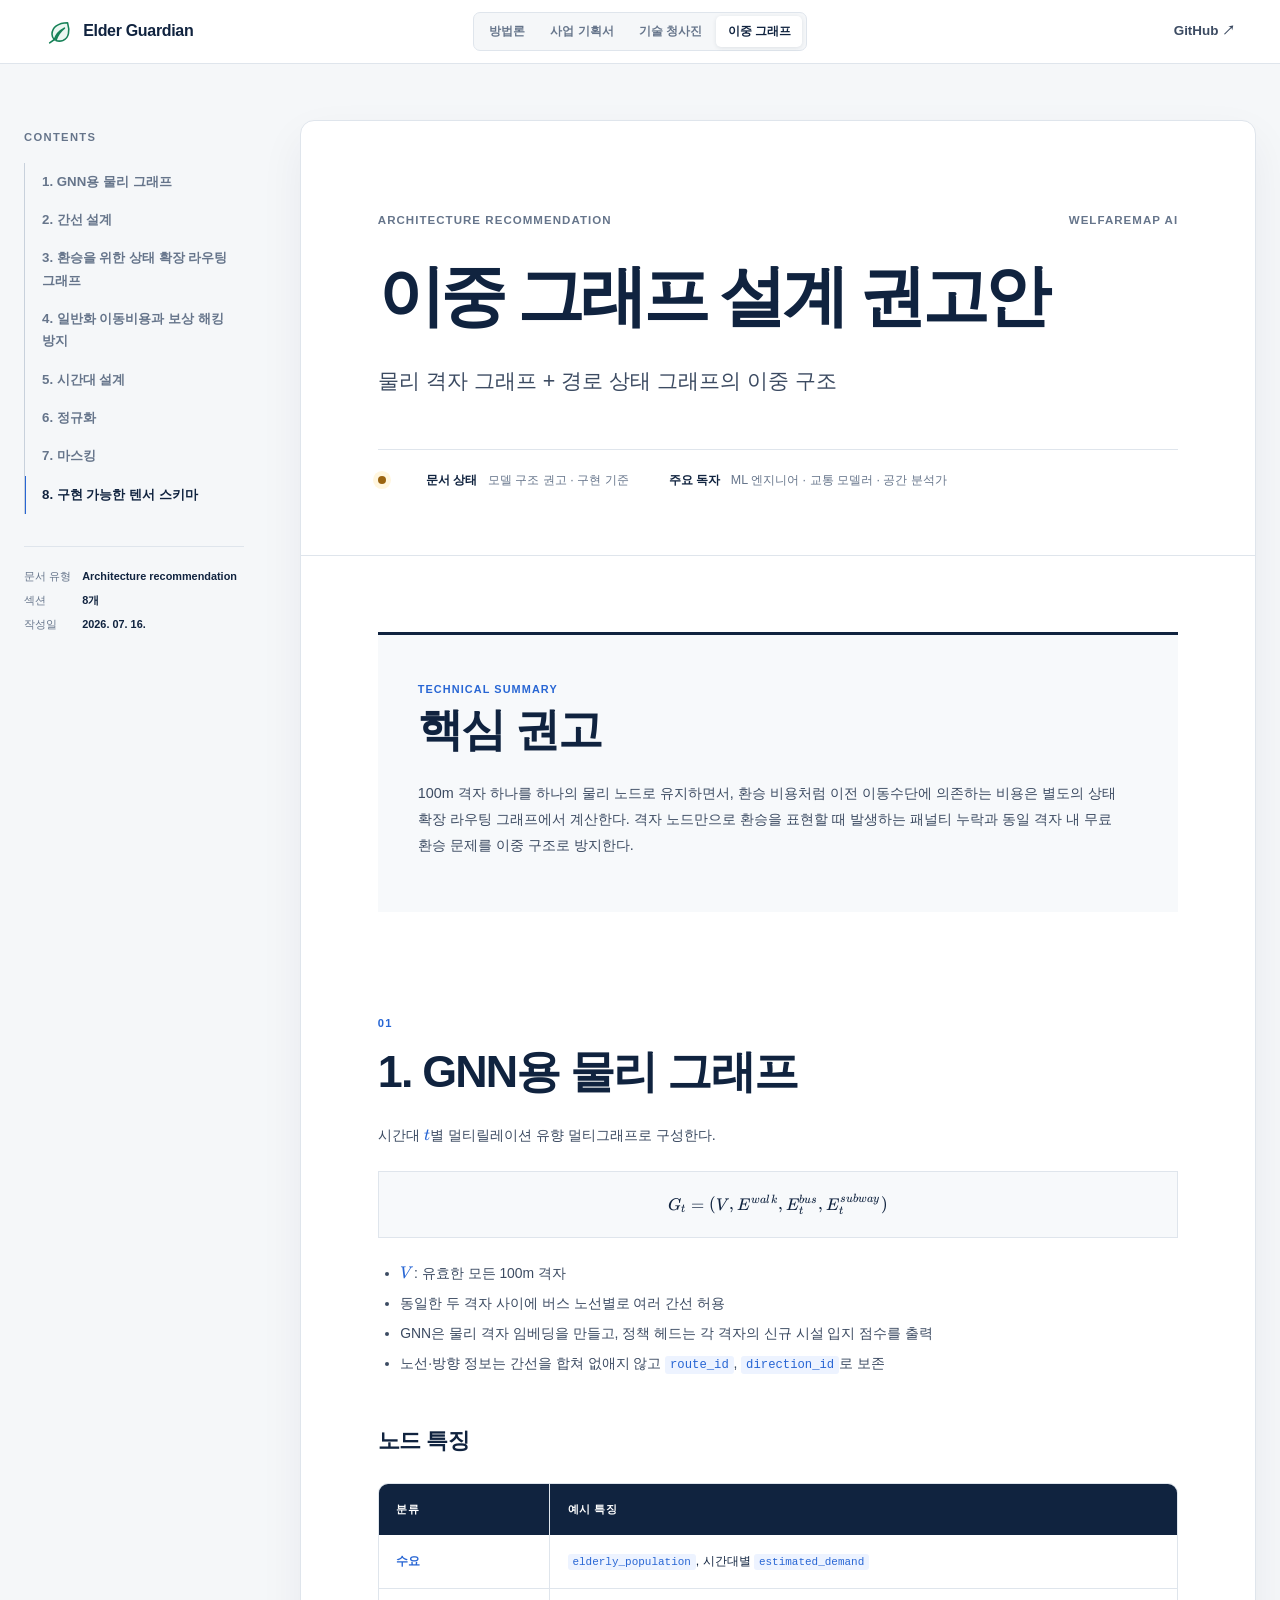
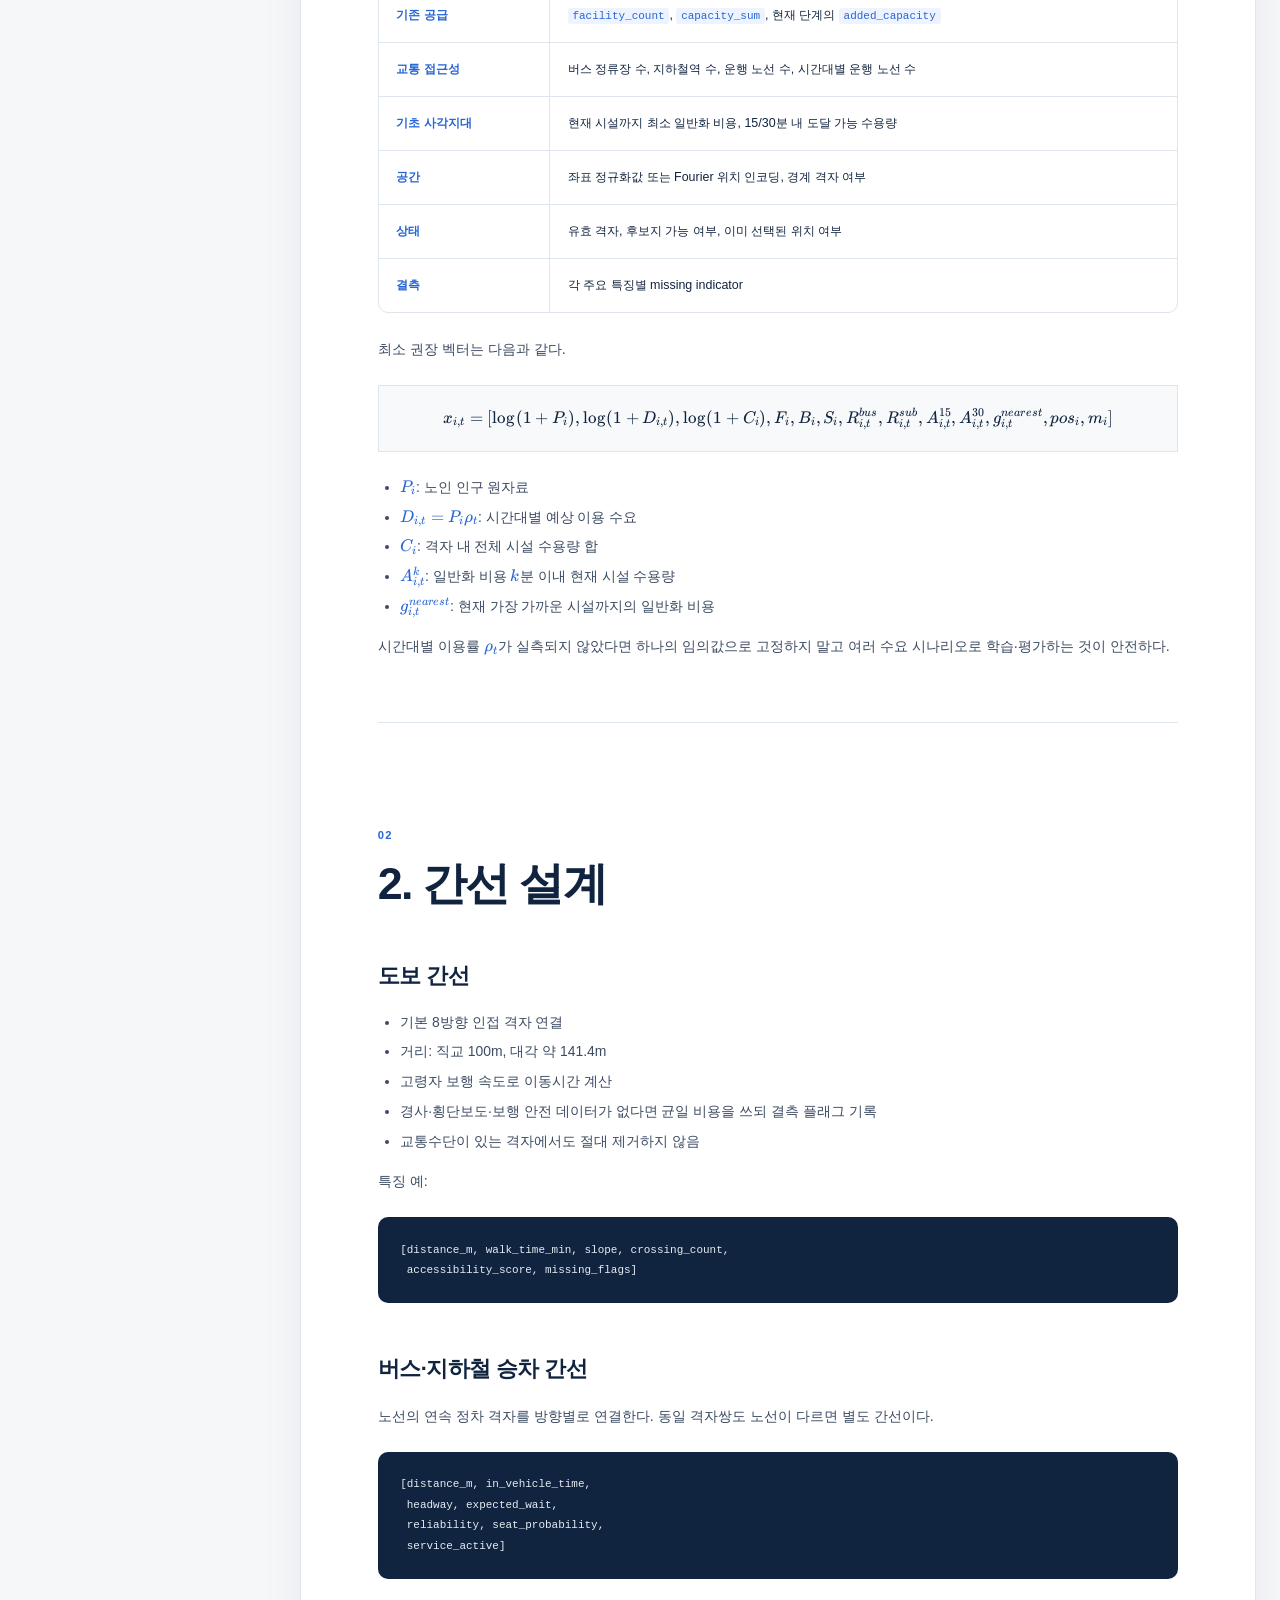
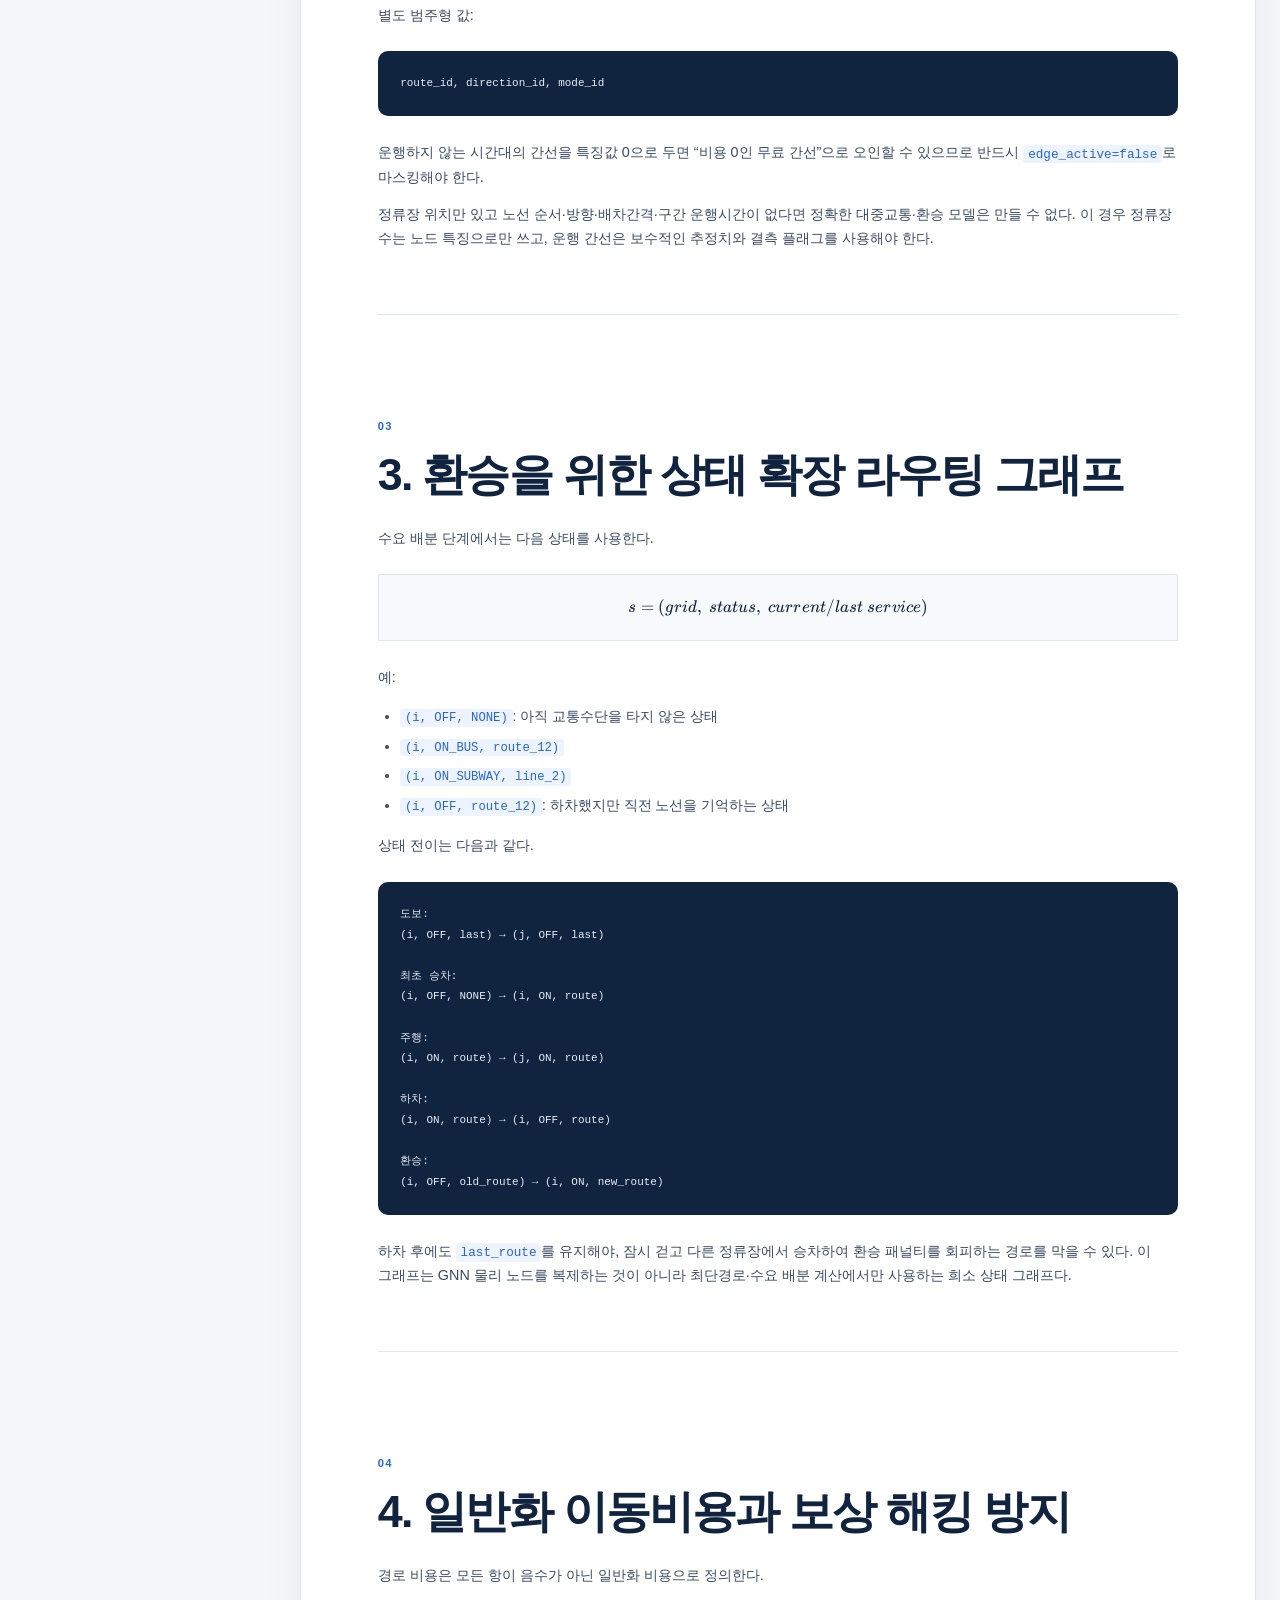
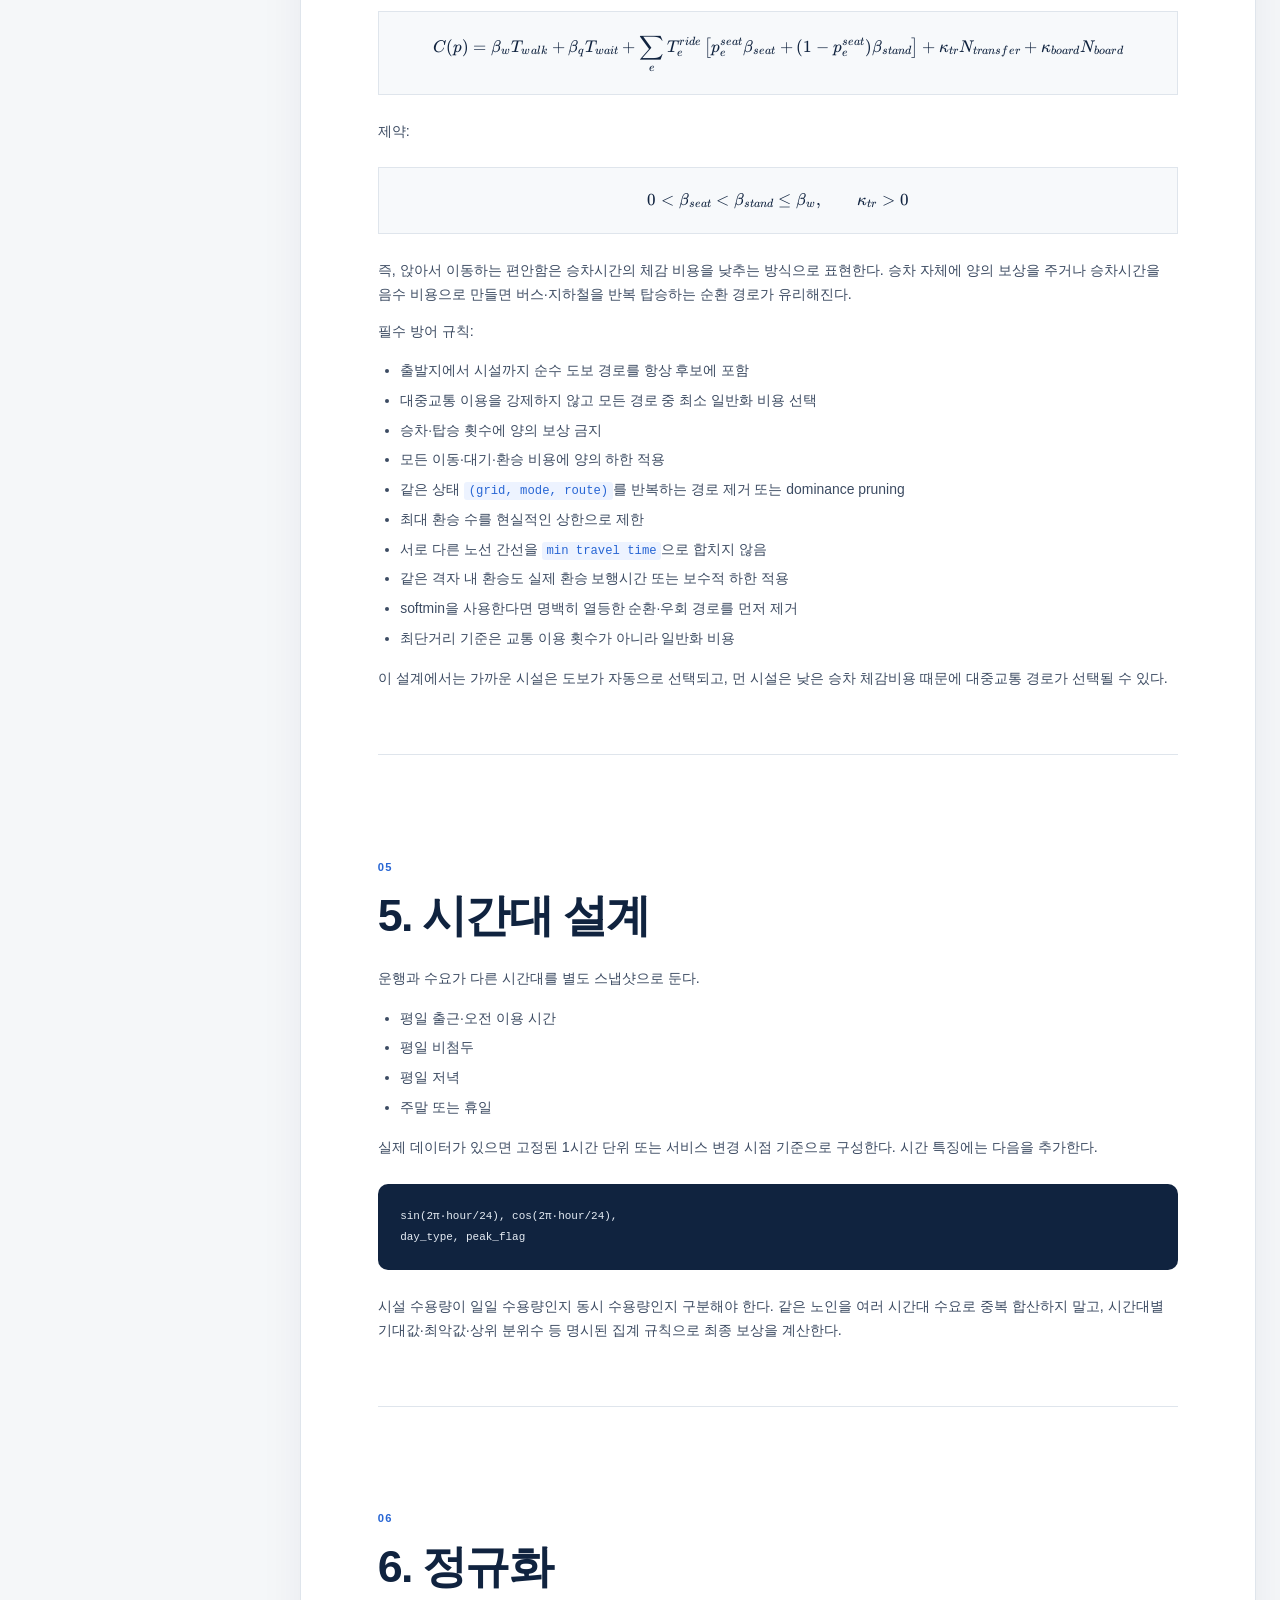
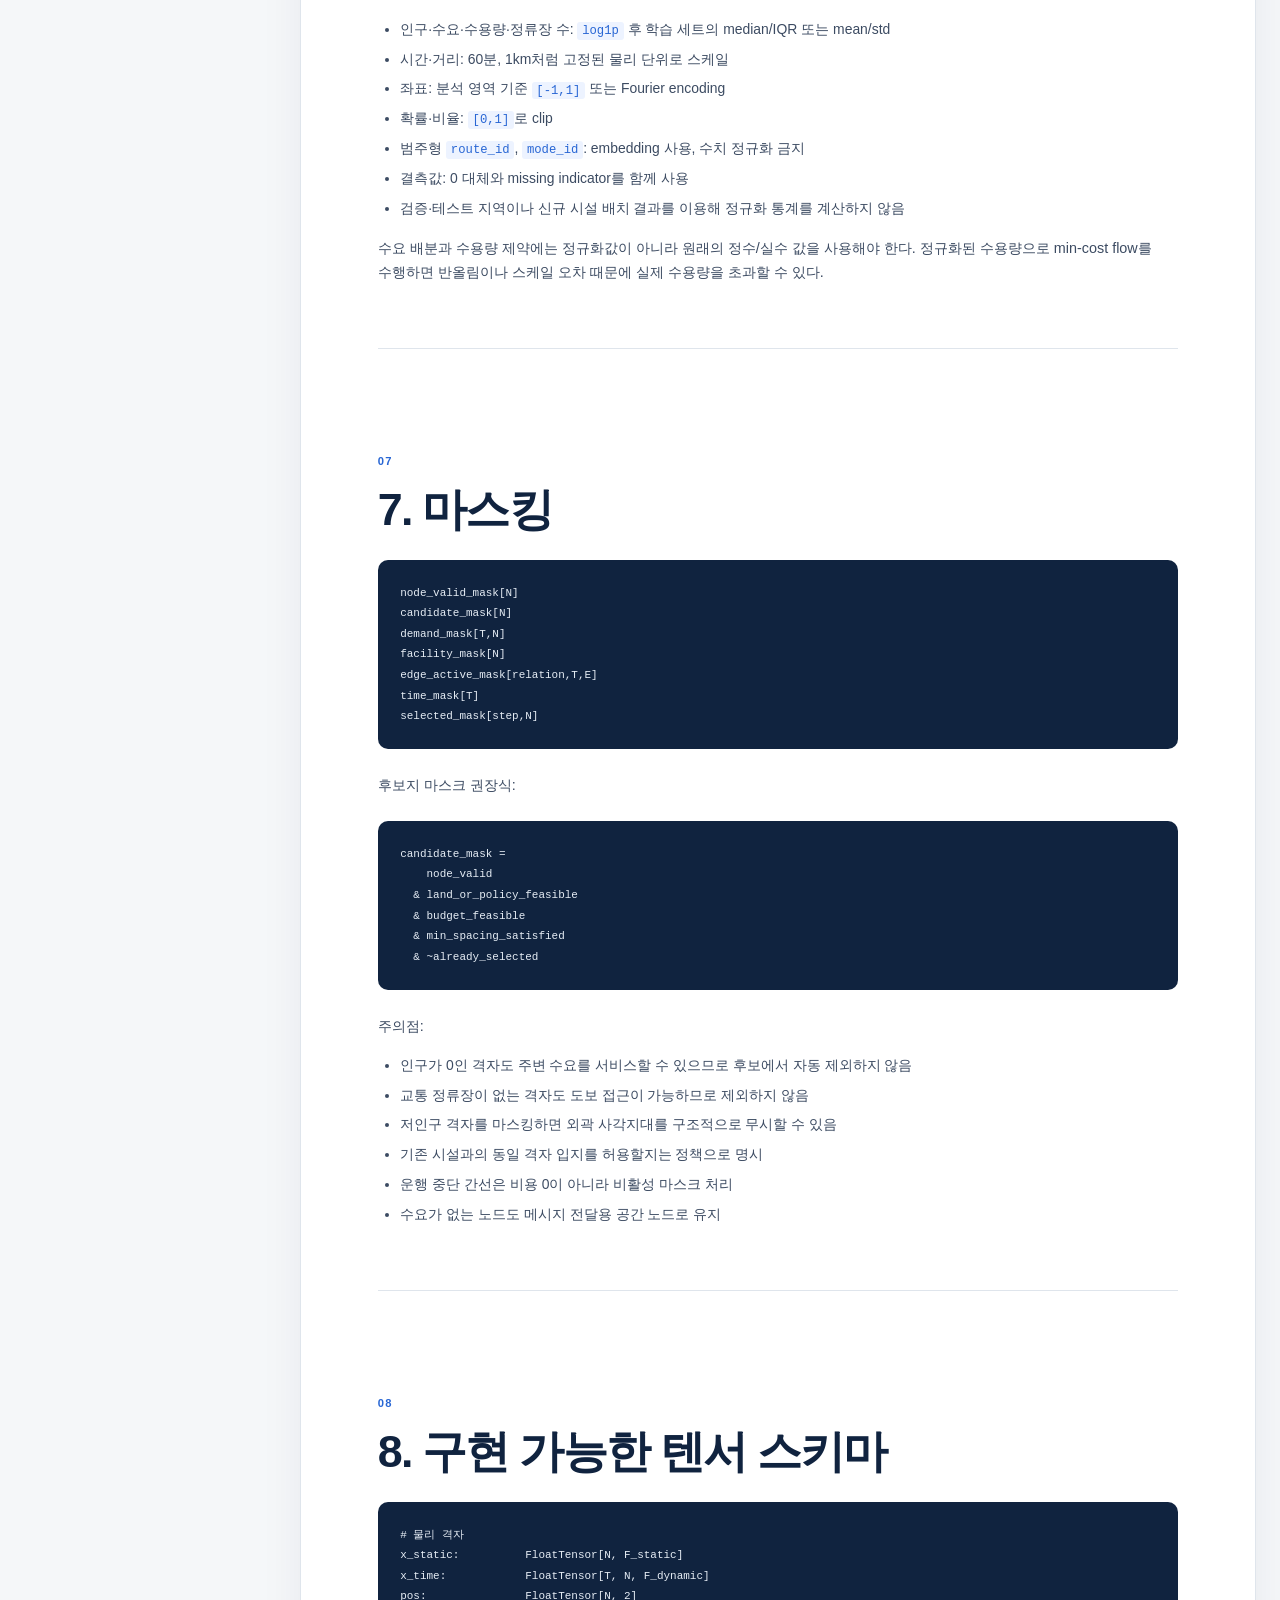
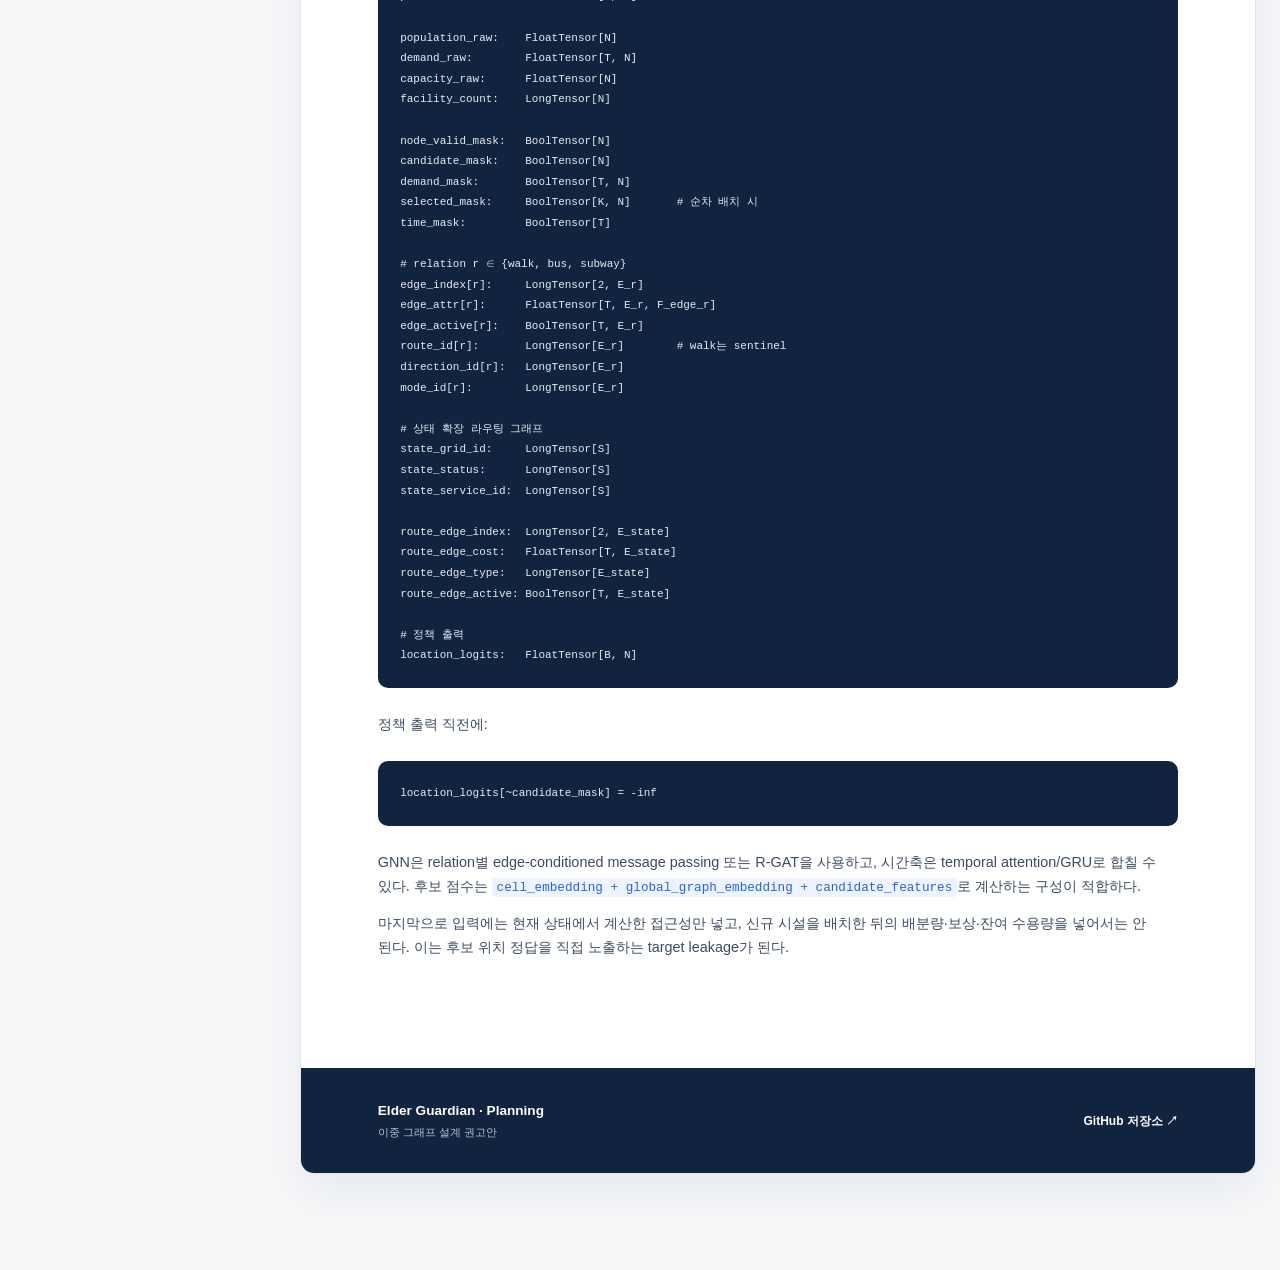
==== site/dual-graph-recommendation.html @ 1f664717 "이중 그래프 설계 권고안 페이지 추가" ====
<!doctype html><html lang="ko"><head><meta charset="UTF-8" /><meta name="viewport" content="width=device-width, initial-scale=1.0" /><meta name="description" content="물리 격자 그래프 + 경로 상태 그래프의 이중 구조" /><meta name="theme-color" content="#10233f" /><title>이중 그래프 설계 권고안 | Elder Guardian</title><link rel="stylesheet" href="./vendor/katex/katex.min.css" /><link rel="stylesheet" href="./report.css" /><script defer src="./report.js"></script></head><body><a class="skip-link" href="#content">본문으로 건너뛰기</a>
<header class="topbar"><a class="brand" href="./index.html" aria-label="Elder Guardian 방법론 보고서로"><svg viewBox="0 0 36 36" aria-hidden="true"><path d="M29 6C17 6 9 12 9 21c0 3 1 5 3 7 2-7 7-12 13-15-5 4-9 9-11 16 3 1 6 1 9 0 8-3 9-13 6-23Z"/><path d="m13 27-7 5"/></svg><span>Elder Guardian</span></a><nav class="document-nav" aria-label="문서 탐색"><a href="./index.html">방법론</a><a href="./planning.html">사업 기획서</a><a href="./technical-blueprint.html">기술 청사진</a><a class="active" aria-current="page" href="./dual-graph-recommendation.html">이중 그래프</a></nav><a class="github" href="https://github.com/Elder-Gardian/Planning" target="_blank" rel="noreferrer">GitHub <span aria-hidden="true">↗</span></a></header>
<div class="page-shell document-shell" id="top"><aside class="toc document-toc" aria-label="이중 그래프 설계 권고안 목차"><p>Contents</p><nav><a href="#section-1">1. GNN용 물리 그래프</a><a href="#section-2">2. 간선 설계</a><a href="#section-3">3. 환승을 위한 상태 확장 라우팅 그래프</a><a href="#section-4">4. 일반화 이동비용과 보상 해킹 방지</a><a href="#section-5">5. 시간대 설계</a><a href="#section-6">6. 정규화</a><a href="#section-7">7. 마스킹</a><a href="#section-8">8. 구현 가능한 텐서 스키마</a></nav><div class="toc-meta"><span>문서 유형</span><strong>Architecture recommendation</strong><span>섹션</span><strong>8개</strong><span>작성일</span><strong>2026. 07. 16.</strong></div></aside>
<main class="report document-report" id="content"><header class="report-header document-header"><div class="mobile-document-nav"><nav class="document-nav" aria-label="문서 탐색"><a href="./index.html">방법론</a><a href="./planning.html">사업 기획서</a><a href="./technical-blueprint.html">기술 청사진</a><a class="active" aria-current="page" href="./dual-graph-recommendation.html">이중 그래프</a></nav></div><div class="report-meta"><span>Architecture recommendation</span><span>WelfareMap AI</span></div><h1>이중 그래프 설계 권고안</h1><p class="dek">물리 격자 그래프 + 경로 상태 그래프의 이중 구조</p><div class="report-status"><span class="status-dot"></span><p><strong>문서 상태</strong> 모델 구조 권고 · 구현 기준</p><p><strong>주요 독자</strong> ML 엔지니어 · 교통 모델러 · 공간 분석가</p></div></header><article class="document-content"><section class="document-summary"><span>Technical summary</span><h2>핵심 권고</h2><p>100m 격자 하나를 하나의 물리 노드로 유지하면서, 환승 비용처럼 이전 이동수단에 의존하는 비용은 별도의 상태 확장 라우팅 그래프에서 계산한다. 격자 노드만으로 환승을 표현할 때 발생하는 패널티 누락과 동일 격자 내 무료 환승 문제를 이중 구조로 방지한다.</p></section><section class="document-section" id="section-1"><div class="document-section-index">01</div><h2>1. GNN용 물리 그래프</h2>
<p>시간대 <span class="math-inline"><span class="katex"><span class="katex-mathml"><math xmlns="http://www.w3.org/1998/Math/MathML"><semantics><mrow><mi>t</mi></mrow><annotation encoding="application/x-tex">t</annotation></semantics></math></span><span class="katex-html" aria-hidden="true"><span class="base"><span class="strut" style="height:0.6151em;"></span><span class="mord mathnormal">t</span></span></span></span></span>별 멀티릴레이션 유향 멀티그래프로 구성한다.</p>
<div class="math-block"><span class="katex-display"><span class="katex"><span class="katex-mathml"><math xmlns="http://www.w3.org/1998/Math/MathML" display="block"><semantics><mrow><msub><mi>G</mi><mi>t</mi></msub><mo>=</mo><mo stretchy="false">(</mo><mi>V</mi><mo separator="true">,</mo><msup><mi>E</mi><mrow><mi>w</mi><mi>a</mi><mi>l</mi><mi>k</mi></mrow></msup><mo separator="true">,</mo><msubsup><mi>E</mi><mi>t</mi><mrow><mi>b</mi><mi>u</mi><mi>s</mi></mrow></msubsup><mo separator="true">,</mo><msubsup><mi>E</mi><mi>t</mi><mrow><mi>s</mi><mi>u</mi><mi>b</mi><mi>w</mi><mi>a</mi><mi>y</mi></mrow></msubsup><mo stretchy="false">)</mo></mrow><annotation encoding="application/x-tex">G_t=(V,E^{walk},E^{bus}_t,E^{subway}_t)</annotation></semantics></math></span><span class="katex-html" aria-hidden="true"><span class="base"><span class="strut" style="height:0.8333em;vertical-align:-0.15em;"></span><span class="mord"><span class="mord mathnormal">G</span><span class="msupsub"><span class="vlist-t vlist-t2"><span class="vlist-r"><span class="vlist" style="height:0.2806em;"><span style="top:-2.55em;margin-left:0em;margin-right:0.05em;"><span class="pstrut" style="height:2.7em;"></span><span class="sizing reset-size6 size3 mtight"><span class="mord mathnormal mtight">t</span></span></span></span><span class="vlist-s">​</span></span><span class="vlist-r"><span class="vlist" style="height:0.15em;"><span></span></span></span></span></span></span><span class="mspace" style="margin-right:0.2778em;"></span><span class="mrel">=</span><span class="mspace" style="margin-right:0.2778em;"></span></span><span class="base"><span class="strut" style="height:1.217em;vertical-align:-0.25em;"></span><span class="mopen">(</span><span class="mord mathnormal" style="margin-right:0.2222em;">V</span><span class="mpunct">,</span><span class="mspace" style="margin-right:0.1667em;"></span><span class="mord"><span class="mord mathnormal" style="margin-right:0.0576em;">E</span><span class="msupsub"><span class="vlist-t"><span class="vlist-r"><span class="vlist" style="height:0.8991em;"><span style="top:-3.113em;margin-right:0.05em;"><span class="pstrut" style="height:2.7em;"></span><span class="sizing reset-size6 size3 mtight"><span class="mord mtight"><span class="mord mathnormal mtight" style="margin-right:0.0269em;">w</span><span class="mord mathnormal mtight">a</span><span class="mord mathnormal mtight" style="margin-right:0.0197em;">l</span><span class="mord mathnormal mtight" style="margin-right:0.0315em;">k</span></span></span></span></span></span></span></span></span><span class="mpunct">,</span><span class="mspace" style="margin-right:0.1667em;"></span><span class="mord"><span class="mord mathnormal" style="margin-right:0.0576em;">E</span><span class="msupsub"><span class="vlist-t vlist-t2"><span class="vlist-r"><span class="vlist" style="height:0.8991em;"><span style="top:-2.453em;margin-left:-0.0576em;margin-right:0.05em;"><span class="pstrut" style="height:2.7em;"></span><span class="sizing reset-size6 size3 mtight"><span class="mord mathnormal mtight">t</span></span></span><span style="top:-3.113em;margin-right:0.05em;"><span class="pstrut" style="height:2.7em;"></span><span class="sizing reset-size6 size3 mtight"><span class="mord mtight"><span class="mord mathnormal mtight">b</span><span class="mord mathnormal mtight">u</span><span class="mord mathnormal mtight">s</span></span></span></span></span><span class="vlist-s">​</span></span><span class="vlist-r"><span class="vlist" style="height:0.247em;"><span></span></span></span></span></span></span><span class="mpunct">,</span><span class="mspace" style="margin-right:0.1667em;"></span><span class="mord"><span class="mord mathnormal" style="margin-right:0.0576em;">E</span><span class="msupsub"><span class="vlist-t vlist-t2"><span class="vlist-r"><span class="vlist" style="height:0.967em;"><span style="top:-2.4542em;margin-left:-0.0576em;margin-right:0.05em;"><span class="pstrut" style="height:2.7em;"></span><span class="sizing reset-size6 size3 mtight"><span class="mord mathnormal mtight">t</span></span></span><span style="top:-3.1809em;margin-right:0.05em;"><span class="pstrut" style="height:2.7em;"></span><span class="sizing reset-size6 size3 mtight"><span class="mord mtight"><span class="mord mathnormal mtight">s</span><span class="mord mathnormal mtight">u</span><span class="mord mathnormal mtight">b</span><span class="mord mathnormal mtight" style="margin-right:0.0269em;">w</span><span class="mord mathnormal mtight">a</span><span class="mord mathnormal mtight" style="margin-right:0.0359em;">y</span></span></span></span></span><span class="vlist-s">​</span></span><span class="vlist-r"><span class="vlist" style="height:0.2458em;"><span></span></span></span></span></span></span><span class="mclose">)</span></span></span></span></span></div>
<ul><li><span class="math-inline"><span class="katex"><span class="katex-mathml"><math xmlns="http://www.w3.org/1998/Math/MathML"><semantics><mrow><mi>V</mi></mrow><annotation encoding="application/x-tex">V</annotation></semantics></math></span><span class="katex-html" aria-hidden="true"><span class="base"><span class="strut" style="height:0.6833em;"></span><span class="mord mathnormal" style="margin-right:0.2222em;">V</span></span></span></span></span>: 유효한 모든 100m 격자</li><li>동일한 두 격자 사이에 버스 노선별로 여러 간선 허용</li><li>GNN은 물리 격자 임베딩을 만들고, 정책 헤드는 각 격자의 신규 시설 입지 점수를 출력</li><li>노선·방향 정보는 간선을 합쳐 없애지 않고 <code>route_id</code>, <code>direction_id</code>로 보존</li></ul>
<h3>노드 특징</h3>
<div class="table-frame document-table" role="region" aria-label="분류, 예시 특징" tabindex="0"><table><thead><tr><th>분류</th><th>예시 특징</th></tr></thead><tbody><tr><th>수요</th><td><code>elderly_population</code>, 시간대별 <code>estimated_demand</code></td></tr><tr><th>기존 공급</th><td><code>facility_count</code>, <code>capacity_sum</code>, 현재 단계의 <code>added_capacity</code></td></tr><tr><th>교통 접근성</th><td>버스 정류장 수, 지하철역 수, 운행 노선 수, 시간대별 운행 노선 수</td></tr><tr><th>기초 사각지대</th><td>현재 시설까지 최소 일반화 비용, 15/30분 내 도달 가능 수용량</td></tr><tr><th>공간</th><td>좌표 정규화값 또는 Fourier 위치 인코딩, 경계 격자 여부</td></tr><tr><th>상태</th><td>유효 격자, 후보지 가능 여부, 이미 선택된 위치 여부</td></tr><tr><th>결측</th><td>각 주요 특징별 missing indicator</td></tr></tbody></table></div>
<p>최소 권장 벡터는 다음과 같다.</p>
<div class="math-block"><span class="katex-display"><span class="katex"><span class="katex-mathml"><math xmlns="http://www.w3.org/1998/Math/MathML" display="block"><semantics><mrow><msub><mi>x</mi><mrow><mi>i</mi><mo separator="true">,</mo><mi>t</mi></mrow></msub><mo>=</mo><mo stretchy="false">[</mo><mi>log</mi><mo>⁡</mo><mo stretchy="false">(</mo><mn>1</mn><mo>+</mo><msub><mi>P</mi><mi>i</mi></msub><mo stretchy="false">)</mo><mo separator="true">,</mo><mi>log</mi><mo>⁡</mo><mo stretchy="false">(</mo><mn>1</mn><mo>+</mo><msub><mi>D</mi><mrow><mi>i</mi><mo separator="true">,</mo><mi>t</mi></mrow></msub><mo stretchy="false">)</mo><mo separator="true">,</mo><mi>log</mi><mo>⁡</mo><mo stretchy="false">(</mo><mn>1</mn><mo>+</mo><msub><mi>C</mi><mi>i</mi></msub><mo stretchy="false">)</mo><mo separator="true">,</mo><msub><mi>F</mi><mi>i</mi></msub><mo separator="true">,</mo><msub><mi>B</mi><mi>i</mi></msub><mo separator="true">,</mo><msub><mi>S</mi><mi>i</mi></msub><mo separator="true">,</mo><msubsup><mi>R</mi><mrow><mi>i</mi><mo separator="true">,</mo><mi>t</mi></mrow><mrow><mi>b</mi><mi>u</mi><mi>s</mi></mrow></msubsup><mo separator="true">,</mo><msubsup><mi>R</mi><mrow><mi>i</mi><mo separator="true">,</mo><mi>t</mi></mrow><mrow><mi>s</mi><mi>u</mi><mi>b</mi></mrow></msubsup><mo separator="true">,</mo><msubsup><mi>A</mi><mrow><mi>i</mi><mo separator="true">,</mo><mi>t</mi></mrow><mn>15</mn></msubsup><mo separator="true">,</mo><msubsup><mi>A</mi><mrow><mi>i</mi><mo separator="true">,</mo><mi>t</mi></mrow><mn>30</mn></msubsup><mo separator="true">,</mo><msubsup><mi>g</mi><mrow><mi>i</mi><mo separator="true">,</mo><mi>t</mi></mrow><mrow><mi>n</mi><mi>e</mi><mi>a</mi><mi>r</mi><mi>e</mi><mi>s</mi><mi>t</mi></mrow></msubsup><mo separator="true">,</mo><mi>p</mi><mi>o</mi><msub><mi>s</mi><mi>i</mi></msub><mo separator="true">,</mo><msub><mi>m</mi><mi>i</mi></msub><mo stretchy="false">]</mo></mrow><annotation encoding="application/x-tex">x_{i,t}=[ \log(1+P_i), \log(1+D_{i,t}), \log(1+C_i), F_i, B_i,S_i,R^{bus}_{i,t},R^{sub}_{i,t}, A^{15}_{i,t},A^{30}_{i,t}, g^{nearest}_{i,t}, pos_i, m_i ]</annotation></semantics></math></span><span class="katex-html" aria-hidden="true"><span class="base"><span class="strut" style="height:0.7167em;vertical-align:-0.2861em;"></span><span class="mord"><span class="mord mathnormal">x</span><span class="msupsub"><span class="vlist-t vlist-t2"><span class="vlist-r"><span class="vlist" style="height:0.3117em;"><span style="top:-2.55em;margin-left:0em;margin-right:0.05em;"><span class="pstrut" style="height:2.7em;"></span><span class="sizing reset-size6 size3 mtight"><span class="mord mtight"><span class="mord mathnormal mtight">i</span><span class="mpunct mtight">,</span><span class="mord mathnormal mtight">t</span></span></span></span></span><span class="vlist-s">​</span></span><span class="vlist-r"><span class="vlist" style="height:0.2861em;"><span></span></span></span></span></span></span><span class="mspace" style="margin-right:0.2778em;"></span><span class="mrel">=</span><span class="mspace" style="margin-right:0.2778em;"></span></span><span class="base"><span class="strut" style="height:1em;vertical-align:-0.25em;"></span><span class="mopen">[</span><span class="mop">lo<span style="margin-right:0.0139em;">g</span></span><span class="mopen">(</span><span class="mord">1</span><span class="mspace" style="margin-right:0.2222em;"></span><span class="mbin">+</span><span class="mspace" style="margin-right:0.2222em;"></span></span><span class="base"><span class="strut" style="height:1em;vertical-align:-0.25em;"></span><span class="mord"><span class="mord mathnormal" style="margin-right:0.1389em;">P</span><span class="msupsub"><span class="vlist-t vlist-t2"><span class="vlist-r"><span class="vlist" style="height:0.3117em;"><span style="top:-2.55em;margin-left:-0.1389em;margin-right:0.05em;"><span class="pstrut" style="height:2.7em;"></span><span class="sizing reset-size6 size3 mtight"><span class="mord mathnormal mtight">i</span></span></span></span><span class="vlist-s">​</span></span><span class="vlist-r"><span class="vlist" style="height:0.15em;"><span></span></span></span></span></span></span><span class="mclose">)</span><span class="mpunct">,</span><span class="mspace" style="margin-right:0.1667em;"></span><span class="mop">lo<span style="margin-right:0.0139em;">g</span></span><span class="mopen">(</span><span class="mord">1</span><span class="mspace" style="margin-right:0.2222em;"></span><span class="mbin">+</span><span class="mspace" style="margin-right:0.2222em;"></span></span><span class="base"><span class="strut" style="height:1.0361em;vertical-align:-0.2861em;"></span><span class="mord"><span class="mord mathnormal" style="margin-right:0.0278em;">D</span><span class="msupsub"><span class="vlist-t vlist-t2"><span class="vlist-r"><span class="vlist" style="height:0.3117em;"><span style="top:-2.55em;margin-left:-0.0278em;margin-right:0.05em;"><span class="pstrut" style="height:2.7em;"></span><span class="sizing reset-size6 size3 mtight"><span class="mord mtight"><span class="mord mathnormal mtight">i</span><span class="mpunct mtight">,</span><span class="mord mathnormal mtight">t</span></span></span></span></span><span class="vlist-s">​</span></span><span class="vlist-r"><span class="vlist" style="height:0.2861em;"><span></span></span></span></span></span></span><span class="mclose">)</span><span class="mpunct">,</span><span class="mspace" style="margin-right:0.1667em;"></span><span class="mop">lo<span style="margin-right:0.0139em;">g</span></span><span class="mopen">(</span><span class="mord">1</span><span class="mspace" style="margin-right:0.2222em;"></span><span class="mbin">+</span><span class="mspace" style="margin-right:0.2222em;"></span></span><span class="base"><span class="strut" style="height:1.2822em;vertical-align:-0.3831em;"></span><span class="mord"><span class="mord mathnormal" style="margin-right:0.0715em;">C</span><span class="msupsub"><span class="vlist-t vlist-t2"><span class="vlist-r"><span class="vlist" style="height:0.3117em;"><span style="top:-2.55em;margin-left:-0.0715em;margin-right:0.05em;"><span class="pstrut" style="height:2.7em;"></span><span class="sizing reset-size6 size3 mtight"><span class="mord mathnormal mtight">i</span></span></span></span><span class="vlist-s">​</span></span><span class="vlist-r"><span class="vlist" style="height:0.15em;"><span></span></span></span></span></span></span><span class="mclose">)</span><span class="mpunct">,</span><span class="mspace" style="margin-right:0.1667em;"></span><span class="mord"><span class="mord mathnormal" style="margin-right:0.1389em;">F</span><span class="msupsub"><span class="vlist-t vlist-t2"><span class="vlist-r"><span class="vlist" style="height:0.3117em;"><span style="top:-2.55em;margin-left:-0.1389em;margin-right:0.05em;"><span class="pstrut" style="height:2.7em;"></span><span class="sizing reset-size6 size3 mtight"><span class="mord mathnormal mtight">i</span></span></span></span><span class="vlist-s">​</span></span><span class="vlist-r"><span class="vlist" style="height:0.15em;"><span></span></span></span></span></span></span><span class="mpunct">,</span><span class="mspace" style="margin-right:0.1667em;"></span><span class="mord"><span class="mord mathnormal" style="margin-right:0.0502em;">B</span><span class="msupsub"><span class="vlist-t vlist-t2"><span class="vlist-r"><span class="vlist" style="height:0.3117em;"><span style="top:-2.55em;margin-left:-0.0502em;margin-right:0.05em;"><span class="pstrut" style="height:2.7em;"></span><span class="sizing reset-size6 size3 mtight"><span class="mord mathnormal mtight">i</span></span></span></span><span class="vlist-s">​</span></span><span class="vlist-r"><span class="vlist" style="height:0.15em;"><span></span></span></span></span></span></span><span class="mpunct">,</span><span class="mspace" style="margin-right:0.1667em;"></span><span class="mord"><span class="mord mathnormal" style="margin-right:0.0576em;">S</span><span class="msupsub"><span class="vlist-t vlist-t2"><span class="vlist-r"><span class="vlist" style="height:0.3117em;"><span style="top:-2.55em;margin-left:-0.0576em;margin-right:0.05em;"><span class="pstrut" style="height:2.7em;"></span><span class="sizing reset-size6 size3 mtight"><span class="mord mathnormal mtight">i</span></span></span></span><span class="vlist-s">​</span></span><span class="vlist-r"><span class="vlist" style="height:0.15em;"><span></span></span></span></span></span></span><span class="mpunct">,</span><span class="mspace" style="margin-right:0.1667em;"></span><span class="mord"><span class="mord mathnormal" style="margin-right:0.0077em;">R</span><span class="msupsub"><span class="vlist-t vlist-t2"><span class="vlist-r"><span class="vlist" style="height:0.8991em;"><span style="top:-2.453em;margin-left:-0.0077em;margin-right:0.05em;"><span class="pstrut" style="height:2.7em;"></span><span class="sizing reset-size6 size3 mtight"><span class="mord mtight"><span class="mord mathnormal mtight">i</span><span class="mpunct mtight">,</span><span class="mord mathnormal mtight">t</span></span></span></span><span style="top:-3.113em;margin-right:0.05em;"><span class="pstrut" style="height:2.7em;"></span><span class="sizing reset-size6 size3 mtight"><span class="mord mtight"><span class="mord mathnormal mtight">b</span><span class="mord mathnormal mtight">u</span><span class="mord mathnormal mtight">s</span></span></span></span></span><span class="vlist-s">​</span></span><span class="vlist-r"><span class="vlist" style="height:0.3831em;"><span></span></span></span></span></span></span><span class="mpunct">,</span><span class="mspace" style="margin-right:0.1667em;"></span><span class="mord"><span class="mord mathnormal" style="margin-right:0.0077em;">R</span><span class="msupsub"><span class="vlist-t vlist-t2"><span class="vlist-r"><span class="vlist" style="height:0.8991em;"><span style="top:-2.453em;margin-left:-0.0077em;margin-right:0.05em;"><span class="pstrut" style="height:2.7em;"></span><span class="sizing reset-size6 size3 mtight"><span class="mord mtight"><span class="mord mathnormal mtight">i</span><span class="mpunct mtight">,</span><span class="mord mathnormal mtight">t</span></span></span></span><span style="top:-3.113em;margin-right:0.05em;"><span class="pstrut" style="height:2.7em;"></span><span class="sizing reset-size6 size3 mtight"><span class="mord mtight"><span class="mord mathnormal mtight">s</span><span class="mord mathnormal mtight">u</span><span class="mord mathnormal mtight">b</span></span></span></span></span><span class="vlist-s">​</span></span><span class="vlist-r"><span class="vlist" style="height:0.3831em;"><span></span></span></span></span></span></span><span class="mpunct">,</span><span class="mspace" style="margin-right:0.1667em;"></span><span class="mord"><span class="mord mathnormal">A</span><span class="msupsub"><span class="vlist-t vlist-t2"><span class="vlist-r"><span class="vlist" style="height:0.8641em;"><span style="top:-2.453em;margin-left:0em;margin-right:0.05em;"><span class="pstrut" style="height:2.7em;"></span><span class="sizing reset-size6 size3 mtight"><span class="mord mtight"><span class="mord mathnormal mtight">i</span><span class="mpunct mtight">,</span><span class="mord mathnormal mtight">t</span></span></span></span><span style="top:-3.113em;margin-right:0.05em;"><span class="pstrut" style="height:2.7em;"></span><span class="sizing reset-size6 size3 mtight"><span class="mord mtight"><span class="mord mtight">15</span></span></span></span></span><span class="vlist-s">​</span></span><span class="vlist-r"><span class="vlist" style="height:0.3831em;"><span></span></span></span></span></span></span><span class="mpunct">,</span><span class="mspace" style="margin-right:0.1667em;"></span><span class="mord"><span class="mord mathnormal">A</span><span class="msupsub"><span class="vlist-t vlist-t2"><span class="vlist-r"><span class="vlist" style="height:0.8641em;"><span style="top:-2.453em;margin-left:0em;margin-right:0.05em;"><span class="pstrut" style="height:2.7em;"></span><span class="sizing reset-size6 size3 mtight"><span class="mord mtight"><span class="mord mathnormal mtight">i</span><span class="mpunct mtight">,</span><span class="mord mathnormal mtight">t</span></span></span></span><span style="top:-3.113em;margin-right:0.05em;"><span class="pstrut" style="height:2.7em;"></span><span class="sizing reset-size6 size3 mtight"><span class="mord mtight"><span class="mord mtight">30</span></span></span></span></span><span class="vlist-s">​</span></span><span class="vlist-r"><span class="vlist" style="height:0.3831em;"><span></span></span></span></span></span></span><span class="mpunct">,</span><span class="mspace" style="margin-right:0.1667em;"></span><span class="mord"><span class="mord mathnormal" style="margin-right:0.0359em;">g</span><span class="msupsub"><span class="vlist-t vlist-t2"><span class="vlist-r"><span class="vlist" style="height:0.8436em;"><span style="top:-2.453em;margin-left:-0.0359em;margin-right:0.05em;"><span class="pstrut" style="height:2.7em;"></span><span class="sizing reset-size6 size3 mtight"><span class="mord mtight"><span class="mord mathnormal mtight">i</span><span class="mpunct mtight">,</span><span class="mord mathnormal mtight">t</span></span></span></span><span style="top:-3.113em;margin-right:0.05em;"><span class="pstrut" style="height:2.7em;"></span><span class="sizing reset-size6 size3 mtight"><span class="mord mtight"><span class="mord mathnormal mtight">n</span><span class="mord mathnormal mtight">e</span><span class="mord mathnormal mtight">a</span><span class="mord mathnormal mtight" style="margin-right:0.0278em;">r</span><span class="mord mathnormal mtight">es</span><span class="mord mathnormal mtight">t</span></span></span></span></span><span class="vlist-s">​</span></span><span class="vlist-r"><span class="vlist" style="height:0.3831em;"><span></span></span></span></span></span></span><span class="mpunct">,</span><span class="mspace" style="margin-right:0.1667em;"></span><span class="mord mathnormal">p</span><span class="mord mathnormal">o</span><span class="mord"><span class="mord mathnormal">s</span><span class="msupsub"><span class="vlist-t vlist-t2"><span class="vlist-r"><span class="vlist" style="height:0.3117em;"><span style="top:-2.55em;margin-left:0em;margin-right:0.05em;"><span class="pstrut" style="height:2.7em;"></span><span class="sizing reset-size6 size3 mtight"><span class="mord mathnormal mtight">i</span></span></span></span><span class="vlist-s">​</span></span><span class="vlist-r"><span class="vlist" style="height:0.15em;"><span></span></span></span></span></span></span><span class="mpunct">,</span><span class="mspace" style="margin-right:0.1667em;"></span><span class="mord"><span class="mord mathnormal">m</span><span class="msupsub"><span class="vlist-t vlist-t2"><span class="vlist-r"><span class="vlist" style="height:0.3117em;"><span style="top:-2.55em;margin-left:0em;margin-right:0.05em;"><span class="pstrut" style="height:2.7em;"></span><span class="sizing reset-size6 size3 mtight"><span class="mord mathnormal mtight">i</span></span></span></span><span class="vlist-s">​</span></span><span class="vlist-r"><span class="vlist" style="height:0.15em;"><span></span></span></span></span></span></span><span class="mclose">]</span></span></span></span></span></div>
<ul><li><span class="math-inline"><span class="katex"><span class="katex-mathml"><math xmlns="http://www.w3.org/1998/Math/MathML"><semantics><mrow><msub><mi>P</mi><mi>i</mi></msub></mrow><annotation encoding="application/x-tex">P_i</annotation></semantics></math></span><span class="katex-html" aria-hidden="true"><span class="base"><span class="strut" style="height:0.8333em;vertical-align:-0.15em;"></span><span class="mord"><span class="mord mathnormal" style="margin-right:0.1389em;">P</span><span class="msupsub"><span class="vlist-t vlist-t2"><span class="vlist-r"><span class="vlist" style="height:0.3117em;"><span style="top:-2.55em;margin-left:-0.1389em;margin-right:0.05em;"><span class="pstrut" style="height:2.7em;"></span><span class="sizing reset-size6 size3 mtight"><span class="mord mathnormal mtight">i</span></span></span></span><span class="vlist-s">​</span></span><span class="vlist-r"><span class="vlist" style="height:0.15em;"><span></span></span></span></span></span></span></span></span></span></span>: 노인 인구 원자료</li><li><span class="math-inline"><span class="katex"><span class="katex-mathml"><math xmlns="http://www.w3.org/1998/Math/MathML"><semantics><mrow><msub><mi>D</mi><mrow><mi>i</mi><mo separator="true">,</mo><mi>t</mi></mrow></msub><mo>=</mo><msub><mi>P</mi><mi>i</mi></msub><msub><mi>ρ</mi><mi>t</mi></msub></mrow><annotation encoding="application/x-tex">D_{i,t}=P_i\rho_t</annotation></semantics></math></span><span class="katex-html" aria-hidden="true"><span class="base"><span class="strut" style="height:0.9694em;vertical-align:-0.2861em;"></span><span class="mord"><span class="mord mathnormal" style="margin-right:0.0278em;">D</span><span class="msupsub"><span class="vlist-t vlist-t2"><span class="vlist-r"><span class="vlist" style="height:0.3117em;"><span style="top:-2.55em;margin-left:-0.0278em;margin-right:0.05em;"><span class="pstrut" style="height:2.7em;"></span><span class="sizing reset-size6 size3 mtight"><span class="mord mtight"><span class="mord mathnormal mtight">i</span><span class="mpunct mtight">,</span><span class="mord mathnormal mtight">t</span></span></span></span></span><span class="vlist-s">​</span></span><span class="vlist-r"><span class="vlist" style="height:0.2861em;"><span></span></span></span></span></span></span><span class="mspace" style="margin-right:0.2778em;"></span><span class="mrel">=</span><span class="mspace" style="margin-right:0.2778em;"></span></span><span class="base"><span class="strut" style="height:0.8778em;vertical-align:-0.1944em;"></span><span class="mord"><span class="mord mathnormal" style="margin-right:0.1389em;">P</span><span class="msupsub"><span class="vlist-t vlist-t2"><span class="vlist-r"><span class="vlist" style="height:0.3117em;"><span style="top:-2.55em;margin-left:-0.1389em;margin-right:0.05em;"><span class="pstrut" style="height:2.7em;"></span><span class="sizing reset-size6 size3 mtight"><span class="mord mathnormal mtight">i</span></span></span></span><span class="vlist-s">​</span></span><span class="vlist-r"><span class="vlist" style="height:0.15em;"><span></span></span></span></span></span></span><span class="mord"><span class="mord mathnormal">ρ</span><span class="msupsub"><span class="vlist-t vlist-t2"><span class="vlist-r"><span class="vlist" style="height:0.2806em;"><span style="top:-2.55em;margin-left:0em;margin-right:0.05em;"><span class="pstrut" style="height:2.7em;"></span><span class="sizing reset-size6 size3 mtight"><span class="mord mathnormal mtight">t</span></span></span></span><span class="vlist-s">​</span></span><span class="vlist-r"><span class="vlist" style="height:0.15em;"><span></span></span></span></span></span></span></span></span></span></span>: 시간대별 예상 이용 수요</li><li><span class="math-inline"><span class="katex"><span class="katex-mathml"><math xmlns="http://www.w3.org/1998/Math/MathML"><semantics><mrow><msub><mi>C</mi><mi>i</mi></msub></mrow><annotation encoding="application/x-tex">C_i</annotation></semantics></math></span><span class="katex-html" aria-hidden="true"><span class="base"><span class="strut" style="height:0.8333em;vertical-align:-0.15em;"></span><span class="mord"><span class="mord mathnormal" style="margin-right:0.0715em;">C</span><span class="msupsub"><span class="vlist-t vlist-t2"><span class="vlist-r"><span class="vlist" style="height:0.3117em;"><span style="top:-2.55em;margin-left:-0.0715em;margin-right:0.05em;"><span class="pstrut" style="height:2.7em;"></span><span class="sizing reset-size6 size3 mtight"><span class="mord mathnormal mtight">i</span></span></span></span><span class="vlist-s">​</span></span><span class="vlist-r"><span class="vlist" style="height:0.15em;"><span></span></span></span></span></span></span></span></span></span></span>: 격자 내 전체 시설 수용량 합</li><li><span class="math-inline"><span class="katex"><span class="katex-mathml"><math xmlns="http://www.w3.org/1998/Math/MathML"><semantics><mrow><msubsup><mi>A</mi><mrow><mi>i</mi><mo separator="true">,</mo><mi>t</mi></mrow><mi>k</mi></msubsup></mrow><annotation encoding="application/x-tex">A^{k}_{i,t}</annotation></semantics></math></span><span class="katex-html" aria-hidden="true"><span class="base"><span class="strut" style="height:1.2439em;vertical-align:-0.3948em;"></span><span class="mord"><span class="mord mathnormal">A</span><span class="msupsub"><span class="vlist-t vlist-t2"><span class="vlist-r"><span class="vlist" style="height:0.8491em;"><span style="top:-2.4413em;margin-left:0em;margin-right:0.05em;"><span class="pstrut" style="height:2.7em;"></span><span class="sizing reset-size6 size3 mtight"><span class="mord mtight"><span class="mord mathnormal mtight">i</span><span class="mpunct mtight">,</span><span class="mord mathnormal mtight">t</span></span></span></span><span style="top:-3.063em;margin-right:0.05em;"><span class="pstrut" style="height:2.7em;"></span><span class="sizing reset-size6 size3 mtight"><span class="mord mtight"><span class="mord mathnormal mtight" style="margin-right:0.0315em;">k</span></span></span></span></span><span class="vlist-s">​</span></span><span class="vlist-r"><span class="vlist" style="height:0.3948em;"><span></span></span></span></span></span></span></span></span></span></span>: 일반화 비용 <span class="math-inline"><span class="katex"><span class="katex-mathml"><math xmlns="http://www.w3.org/1998/Math/MathML"><semantics><mrow><mi>k</mi></mrow><annotation encoding="application/x-tex">k</annotation></semantics></math></span><span class="katex-html" aria-hidden="true"><span class="base"><span class="strut" style="height:0.6944em;"></span><span class="mord mathnormal" style="margin-right:0.0315em;">k</span></span></span></span></span>분 이내 현재 시설 수용량</li><li><span class="math-inline"><span class="katex"><span class="katex-mathml"><math xmlns="http://www.w3.org/1998/Math/MathML"><semantics><mrow><msubsup><mi>g</mi><mrow><mi>i</mi><mo separator="true">,</mo><mi>t</mi></mrow><mrow><mi>n</mi><mi>e</mi><mi>a</mi><mi>r</mi><mi>e</mi><mi>s</mi><mi>t</mi></mrow></msubsup></mrow><annotation encoding="application/x-tex">g^{nearest}_{i,t}</annotation></semantics></math></span><span class="katex-html" aria-hidden="true"><span class="base"><span class="strut" style="height:1.1883em;vertical-align:-0.3948em;"></span><span class="mord"><span class="mord mathnormal" style="margin-right:0.0359em;">g</span><span class="msupsub"><span class="vlist-t vlist-t2"><span class="vlist-r"><span class="vlist" style="height:0.7936em;"><span style="top:-2.4413em;margin-left:-0.0359em;margin-right:0.05em;"><span class="pstrut" style="height:2.7em;"></span><span class="sizing reset-size6 size3 mtight"><span class="mord mtight"><span class="mord mathnormal mtight">i</span><span class="mpunct mtight">,</span><span class="mord mathnormal mtight">t</span></span></span></span><span style="top:-3.063em;margin-right:0.05em;"><span class="pstrut" style="height:2.7em;"></span><span class="sizing reset-size6 size3 mtight"><span class="mord mtight"><span class="mord mathnormal mtight">n</span><span class="mord mathnormal mtight">e</span><span class="mord mathnormal mtight">a</span><span class="mord mathnormal mtight" style="margin-right:0.0278em;">r</span><span class="mord mathnormal mtight">es</span><span class="mord mathnormal mtight">t</span></span></span></span></span><span class="vlist-s">​</span></span><span class="vlist-r"><span class="vlist" style="height:0.3948em;"><span></span></span></span></span></span></span></span></span></span></span>: 현재 가장 가까운 시설까지의 일반화 비용</li></ul>
<p>시간대별 이용률 <span class="math-inline"><span class="katex"><span class="katex-mathml"><math xmlns="http://www.w3.org/1998/Math/MathML"><semantics><mrow><msub><mi>ρ</mi><mi>t</mi></msub></mrow><annotation encoding="application/x-tex">\rho_t</annotation></semantics></math></span><span class="katex-html" aria-hidden="true"><span class="base"><span class="strut" style="height:0.625em;vertical-align:-0.1944em;"></span><span class="mord"><span class="mord mathnormal">ρ</span><span class="msupsub"><span class="vlist-t vlist-t2"><span class="vlist-r"><span class="vlist" style="height:0.2806em;"><span style="top:-2.55em;margin-left:0em;margin-right:0.05em;"><span class="pstrut" style="height:2.7em;"></span><span class="sizing reset-size6 size3 mtight"><span class="mord mathnormal mtight">t</span></span></span></span><span class="vlist-s">​</span></span><span class="vlist-r"><span class="vlist" style="height:0.15em;"><span></span></span></span></span></span></span></span></span></span></span>가 실측되지 않았다면 하나의 임의값으로 고정하지 말고 여러 수요 시나리오로 학습·평가하는 것이 안전하다.</p>
</section>
<section class="document-section" id="section-2"><div class="document-section-index">02</div><h2>2. 간선 설계</h2>
<h3>도보 간선</h3>
<ul><li>기본 8방향 인접 격자 연결</li><li>거리: 직교 100m, 대각 약 141.4m</li><li>고령자 보행 속도로 이동시간 계산</li><li>경사·횡단보도·보행 안전 데이터가 없다면 균일 비용을 쓰되 결측 플래그 기록</li><li>교통수단이 있는 격자에서도 절대 제거하지 않음</li></ul>
<p>특징 예:</p>
<pre><code data-language="text">[distance_m, walk_time_min, slope, crossing_count,
 accessibility_score, missing_flags]</code></pre>
<h3>버스·지하철 승차 간선</h3>
<p>노선의 연속 정차 격자를 방향별로 연결한다. 동일 격자쌍도 노선이 다르면 별도 간선이다.</p>
<pre><code data-language="text">[distance_m, in_vehicle_time,
 headway, expected_wait,
 reliability, seat_probability,
 service_active]</code></pre>
<p>별도 범주형 값:</p>
<pre><code data-language="text">route_id, direction_id, mode_id</code></pre>
<p>운행하지 않는 시간대의 간선을 특징값 0으로 두면 “비용 0인 무료 간선”으로 오인할 수 있으므로 반드시 <code>edge_active=false</code>로 마스킹해야 한다.</p>
<p>정류장 위치만 있고 노선 순서·방향·배차간격·구간 운행시간이 없다면 정확한 대중교통·환승 모델은 만들 수 없다. 이 경우 정류장 수는 노드 특징으로만 쓰고, 운행 간선은 보수적인 추정치와 결측 플래그를 사용해야 한다.</p>
</section>
<section class="document-section" id="section-3"><div class="document-section-index">03</div><h2>3. 환승을 위한 상태 확장 라우팅 그래프</h2>
<p>수요 배분 단계에서는 다음 상태를 사용한다.</p>
<div class="math-block"><span class="katex-display"><span class="katex"><span class="katex-mathml"><math xmlns="http://www.w3.org/1998/Math/MathML" display="block"><semantics><mrow><mi>s</mi><mo>=</mo><mo stretchy="false">(</mo><mi>g</mi><mi>r</mi><mi>i</mi><mi>d</mi><mo separator="true">,</mo><mtext> </mtext><mi>s</mi><mi>t</mi><mi>a</mi><mi>t</mi><mi>u</mi><mi>s</mi><mo separator="true">,</mo><mtext> </mtext><mi>c</mi><mi>u</mi><mi>r</mi><mi>r</mi><mi>e</mi><mi>n</mi><mi>t</mi><mi mathvariant="normal">/</mi><mi>l</mi><mi>a</mi><mi>s</mi><mi>t</mi><mtext> </mtext><mi>s</mi><mi>e</mi><mi>r</mi><mi>v</mi><mi>i</mi><mi>c</mi><mi>e</mi><mo stretchy="false">)</mo></mrow><annotation encoding="application/x-tex">s=(grid,\ status,\ current/last\ service)</annotation></semantics></math></span><span class="katex-html" aria-hidden="true"><span class="base"><span class="strut" style="height:0.4306em;"></span><span class="mord mathnormal">s</span><span class="mspace" style="margin-right:0.2778em;"></span><span class="mrel">=</span><span class="mspace" style="margin-right:0.2778em;"></span></span><span class="base"><span class="strut" style="height:1em;vertical-align:-0.25em;"></span><span class="mopen">(</span><span class="mord mathnormal" style="margin-right:0.0359em;">g</span><span class="mord mathnormal" style="margin-right:0.0278em;">r</span><span class="mord mathnormal">i</span><span class="mord mathnormal">d</span><span class="mpunct">,</span><span class="mspace"> </span><span class="mspace" style="margin-right:0.1667em;"></span><span class="mord mathnormal">s</span><span class="mord mathnormal">t</span><span class="mord mathnormal">a</span><span class="mord mathnormal">t</span><span class="mord mathnormal">u</span><span class="mord mathnormal">s</span><span class="mpunct">,</span><span class="mspace"> </span><span class="mspace" style="margin-right:0.1667em;"></span><span class="mord mathnormal">c</span><span class="mord mathnormal">u</span><span class="mord mathnormal" style="margin-right:0.0278em;">r</span><span class="mord mathnormal" style="margin-right:0.0278em;">r</span><span class="mord mathnormal">e</span><span class="mord mathnormal">n</span><span class="mord mathnormal">t</span><span class="mord">/</span><span class="mord mathnormal" style="margin-right:0.0197em;">l</span><span class="mord mathnormal">a</span><span class="mord mathnormal">s</span><span class="mord mathnormal">t</span><span class="mspace"> </span><span class="mord mathnormal" style="margin-right:0.0278em;">ser</span><span class="mord mathnormal" style="margin-right:0.0359em;">v</span><span class="mord mathnormal">i</span><span class="mord mathnormal">ce</span><span class="mclose">)</span></span></span></span></span></div>
<p>예:</p>
<ul><li><code>(i, OFF, NONE)</code>: 아직 교통수단을 타지 않은 상태</li><li><code>(i, ON_BUS, route_12)</code></li><li><code>(i, ON_SUBWAY, line_2)</code></li><li><code>(i, OFF, route_12)</code>: 하차했지만 직전 노선을 기억하는 상태</li></ul>
<p>상태 전이는 다음과 같다.</p>
<pre><code data-language="text">도보:
(i, OFF, last) → (j, OFF, last)

최초 승차:
(i, OFF, NONE) → (i, ON, route)

주행:
(i, ON, route) → (j, ON, route)

하차:
(i, ON, route) → (i, OFF, route)

환승:
(i, OFF, old_route) → (i, ON, new_route)</code></pre>
<p>하차 후에도 <code>last_route</code>를 유지해야, 잠시 걷고 다른 정류장에서 승차하여 환승 패널티를 회피하는 경로를 막을 수 있다. 이 그래프는 GNN 물리 노드를 복제하는 것이 아니라 최단경로·수요 배분 계산에서만 사용하는 희소 상태 그래프다.</p>
</section>
<section class="document-section" id="section-4"><div class="document-section-index">04</div><h2>4. 일반화 이동비용과 보상 해킹 방지</h2>
<p>경로 비용은 모든 항이 음수가 아닌 일반화 비용으로 정의한다.</p>
<div class="math-block"><span class="katex-display"><span class="katex"><span class="katex-mathml"><math xmlns="http://www.w3.org/1998/Math/MathML" display="block"><semantics><mrow><mi>C</mi><mo stretchy="false">(</mo><mi>p</mi><mo stretchy="false">)</mo><mo>=</mo><msub><mi>β</mi><mi>w</mi></msub><msub><mi>T</mi><mrow><mi>w</mi><mi>a</mi><mi>l</mi><mi>k</mi></mrow></msub><mo>+</mo><msub><mi>β</mi><mi>q</mi></msub><msub><mi>T</mi><mrow><mi>w</mi><mi>a</mi><mi>i</mi><mi>t</mi></mrow></msub><mo>+</mo><munder><mo>∑</mo><mi>e</mi></munder><msubsup><mi>T</mi><mi>e</mi><mrow><mi>r</mi><mi>i</mi><mi>d</mi><mi>e</mi></mrow></msubsup><mrow><mo fence="true">[</mo><msubsup><mi>p</mi><mi>e</mi><mrow><mi>s</mi><mi>e</mi><mi>a</mi><mi>t</mi></mrow></msubsup><msub><mi>β</mi><mrow><mi>s</mi><mi>e</mi><mi>a</mi><mi>t</mi></mrow></msub><mo>+</mo><mo stretchy="false">(</mo><mn>1</mn><mo>−</mo><msubsup><mi>p</mi><mi>e</mi><mrow><mi>s</mi><mi>e</mi><mi>a</mi><mi>t</mi></mrow></msubsup><mo stretchy="false">)</mo><msub><mi>β</mi><mrow><mi>s</mi><mi>t</mi><mi>a</mi><mi>n</mi><mi>d</mi></mrow></msub><mo fence="true">]</mo></mrow><mo>+</mo><msub><mi>κ</mi><mrow><mi>t</mi><mi>r</mi></mrow></msub><msub><mi>N</mi><mrow><mi>t</mi><mi>r</mi><mi>a</mi><mi>n</mi><mi>s</mi><mi>f</mi><mi>e</mi><mi>r</mi></mrow></msub><mo>+</mo><msub><mi>κ</mi><mrow><mi>b</mi><mi>o</mi><mi>a</mi><mi>r</mi><mi>d</mi></mrow></msub><msub><mi>N</mi><mrow><mi>b</mi><mi>o</mi><mi>a</mi><mi>r</mi><mi>d</mi></mrow></msub></mrow><annotation encoding="application/x-tex">C(p)= \beta_wT_{walk} +\beta_qT_{wait} +\sum_e T^{ride}_e \left[ p^{seat}_e\beta_{seat} +(1-p^{seat}_e)\beta_{stand} \right] +\kappa_{tr}N_{transfer} +\kappa_{board}N_{board}</annotation></semantics></math></span><span class="katex-html" aria-hidden="true"><span class="base"><span class="strut" style="height:1em;vertical-align:-0.25em;"></span><span class="mord mathnormal" style="margin-right:0.0715em;">C</span><span class="mopen">(</span><span class="mord mathnormal">p</span><span class="mclose">)</span><span class="mspace" style="margin-right:0.2778em;"></span><span class="mrel">=</span><span class="mspace" style="margin-right:0.2778em;"></span></span><span class="base"><span class="strut" style="height:0.8889em;vertical-align:-0.1944em;"></span><span class="mord"><span class="mord mathnormal" style="margin-right:0.0528em;">β</span><span class="msupsub"><span class="vlist-t vlist-t2"><span class="vlist-r"><span class="vlist" style="height:0.1514em;"><span style="top:-2.55em;margin-left:-0.0528em;margin-right:0.05em;"><span class="pstrut" style="height:2.7em;"></span><span class="sizing reset-size6 size3 mtight"><span class="mord mathnormal mtight" style="margin-right:0.0269em;">w</span></span></span></span><span class="vlist-s">​</span></span><span class="vlist-r"><span class="vlist" style="height:0.15em;"><span></span></span></span></span></span></span><span class="mord"><span class="mord mathnormal" style="margin-right:0.1389em;">T</span><span class="msupsub"><span class="vlist-t vlist-t2"><span class="vlist-r"><span class="vlist" style="height:0.3361em;"><span style="top:-2.55em;margin-left:-0.1389em;margin-right:0.05em;"><span class="pstrut" style="height:2.7em;"></span><span class="sizing reset-size6 size3 mtight"><span class="mord mtight"><span class="mord mathnormal mtight" style="margin-right:0.0269em;">w</span><span class="mord mathnormal mtight">a</span><span class="mord mathnormal mtight" style="margin-right:0.0197em;">l</span><span class="mord mathnormal mtight" style="margin-right:0.0315em;">k</span></span></span></span></span><span class="vlist-s">​</span></span><span class="vlist-r"><span class="vlist" style="height:0.15em;"><span></span></span></span></span></span></span><span class="mspace" style="margin-right:0.2222em;"></span><span class="mbin">+</span><span class="mspace" style="margin-right:0.2222em;"></span></span><span class="base"><span class="strut" style="height:0.9805em;vertical-align:-0.2861em;"></span><span class="mord"><span class="mord mathnormal" style="margin-right:0.0528em;">β</span><span class="msupsub"><span class="vlist-t vlist-t2"><span class="vlist-r"><span class="vlist" style="height:0.1514em;"><span style="top:-2.55em;margin-left:-0.0528em;margin-right:0.05em;"><span class="pstrut" style="height:2.7em;"></span><span class="sizing reset-size6 size3 mtight"><span class="mord mathnormal mtight" style="margin-right:0.0359em;">q</span></span></span></span><span class="vlist-s">​</span></span><span class="vlist-r"><span class="vlist" style="height:0.2861em;"><span></span></span></span></span></span></span><span class="mord"><span class="mord mathnormal" style="margin-right:0.1389em;">T</span><span class="msupsub"><span class="vlist-t vlist-t2"><span class="vlist-r"><span class="vlist" style="height:0.3117em;"><span style="top:-2.55em;margin-left:-0.1389em;margin-right:0.05em;"><span class="pstrut" style="height:2.7em;"></span><span class="sizing reset-size6 size3 mtight"><span class="mord mtight"><span class="mord mathnormal mtight" style="margin-right:0.0269em;">w</span><span class="mord mathnormal mtight">ai</span><span class="mord mathnormal mtight">t</span></span></span></span></span><span class="vlist-s">​</span></span><span class="vlist-r"><span class="vlist" style="height:0.15em;"><span></span></span></span></span></span></span><span class="mspace" style="margin-right:0.2222em;"></span><span class="mbin">+</span><span class="mspace" style="margin-right:0.2222em;"></span></span><span class="base"><span class="strut" style="height:2.3em;vertical-align:-1.25em;"></span><span class="mop op-limits"><span class="vlist-t vlist-t2"><span class="vlist-r"><span class="vlist" style="height:1.05em;"><span style="top:-1.9em;margin-left:0em;"><span class="pstrut" style="height:3.05em;"></span><span class="sizing reset-size6 size3 mtight"><span class="mord mathnormal mtight">e</span></span></span><span style="top:-3.05em;"><span class="pstrut" style="height:3.05em;"></span><span><span class="mop op-symbol large-op">∑</span></span></span></span><span class="vlist-s">​</span></span><span class="vlist-r"><span class="vlist" style="height:1.25em;"><span></span></span></span></span></span><span class="mspace" style="margin-right:0.1667em;"></span><span class="mord"><span class="mord mathnormal" style="margin-right:0.1389em;">T</span><span class="msupsub"><span class="vlist-t vlist-t2"><span class="vlist-r"><span class="vlist" style="height:0.8991em;"><span style="top:-2.453em;margin-left:-0.1389em;margin-right:0.05em;"><span class="pstrut" style="height:2.7em;"></span><span class="sizing reset-size6 size3 mtight"><span class="mord mathnormal mtight">e</span></span></span><span style="top:-3.113em;margin-right:0.05em;"><span class="pstrut" style="height:2.7em;"></span><span class="sizing reset-size6 size3 mtight"><span class="mord mtight"><span class="mord mathnormal mtight" style="margin-right:0.0278em;">r</span><span class="mord mathnormal mtight">i</span><span class="mord mathnormal mtight">d</span><span class="mord mathnormal mtight">e</span></span></span></span></span><span class="vlist-s">​</span></span><span class="vlist-r"><span class="vlist" style="height:0.247em;"><span></span></span></span></span></span></span><span class="mspace" style="margin-right:0.1667em;"></span><span class="minner"><span class="mopen delimcenter" style="top:0em;"><span class="delimsizing size1">[</span></span><span class="mord"><span class="mord mathnormal">p</span><span class="msupsub"><span class="vlist-t vlist-t2"><span class="vlist-r"><span class="vlist" style="height:0.8436em;"><span style="top:-2.453em;margin-left:0em;margin-right:0.05em;"><span class="pstrut" style="height:2.7em;"></span><span class="sizing reset-size6 size3 mtight"><span class="mord mathnormal mtight">e</span></span></span><span style="top:-3.113em;margin-right:0.05em;"><span class="pstrut" style="height:2.7em;"></span><span class="sizing reset-size6 size3 mtight"><span class="mord mtight"><span class="mord mathnormal mtight">se</span><span class="mord mathnormal mtight">a</span><span class="mord mathnormal mtight">t</span></span></span></span></span><span class="vlist-s">​</span></span><span class="vlist-r"><span class="vlist" style="height:0.247em;"><span></span></span></span></span></span></span><span class="mord"><span class="mord mathnormal" style="margin-right:0.0528em;">β</span><span class="msupsub"><span class="vlist-t vlist-t2"><span class="vlist-r"><span class="vlist" style="height:0.2806em;"><span style="top:-2.55em;margin-left:-0.0528em;margin-right:0.05em;"><span class="pstrut" style="height:2.7em;"></span><span class="sizing reset-size6 size3 mtight"><span class="mord mtight"><span class="mord mathnormal mtight">se</span><span class="mord mathnormal mtight">a</span><span class="mord mathnormal mtight">t</span></span></span></span></span><span class="vlist-s">​</span></span><span class="vlist-r"><span class="vlist" style="height:0.15em;"><span></span></span></span></span></span></span><span class="mspace" style="margin-right:0.2222em;"></span><span class="mbin">+</span><span class="mspace" style="margin-right:0.2222em;"></span><span class="mopen">(</span><span class="mord">1</span><span class="mspace" style="margin-right:0.2222em;"></span><span class="mbin">−</span><span class="mspace" style="margin-right:0.2222em;"></span><span class="mord"><span class="mord mathnormal">p</span><span class="msupsub"><span class="vlist-t vlist-t2"><span class="vlist-r"><span class="vlist" style="height:0.8436em;"><span style="top:-2.453em;margin-left:0em;margin-right:0.05em;"><span class="pstrut" style="height:2.7em;"></span><span class="sizing reset-size6 size3 mtight"><span class="mord mathnormal mtight">e</span></span></span><span style="top:-3.113em;margin-right:0.05em;"><span class="pstrut" style="height:2.7em;"></span><span class="sizing reset-size6 size3 mtight"><span class="mord mtight"><span class="mord mathnormal mtight">se</span><span class="mord mathnormal mtight">a</span><span class="mord mathnormal mtight">t</span></span></span></span></span><span class="vlist-s">​</span></span><span class="vlist-r"><span class="vlist" style="height:0.247em;"><span></span></span></span></span></span></span><span class="mclose">)</span><span class="mord"><span class="mord mathnormal" style="margin-right:0.0528em;">β</span><span class="msupsub"><span class="vlist-t vlist-t2"><span class="vlist-r"><span class="vlist" style="height:0.3361em;"><span style="top:-2.55em;margin-left:-0.0528em;margin-right:0.05em;"><span class="pstrut" style="height:2.7em;"></span><span class="sizing reset-size6 size3 mtight"><span class="mord mtight"><span class="mord mathnormal mtight">s</span><span class="mord mathnormal mtight">t</span><span class="mord mathnormal mtight">an</span><span class="mord mathnormal mtight">d</span></span></span></span></span><span class="vlist-s">​</span></span><span class="vlist-r"><span class="vlist" style="height:0.15em;"><span></span></span></span></span></span></span><span class="mclose delimcenter" style="top:0em;"><span class="delimsizing size1">]</span></span></span><span class="mspace" style="margin-right:0.2222em;"></span><span class="mbin">+</span><span class="mspace" style="margin-right:0.2222em;"></span></span><span class="base"><span class="strut" style="height:0.9694em;vertical-align:-0.2861em;"></span><span class="mord"><span class="mord mathnormal">κ</span><span class="msupsub"><span class="vlist-t vlist-t2"><span class="vlist-r"><span class="vlist" style="height:0.2806em;"><span style="top:-2.55em;margin-left:0em;margin-right:0.05em;"><span class="pstrut" style="height:2.7em;"></span><span class="sizing reset-size6 size3 mtight"><span class="mord mtight"><span class="mord mathnormal mtight">t</span><span class="mord mathnormal mtight" style="margin-right:0.0278em;">r</span></span></span></span></span><span class="vlist-s">​</span></span><span class="vlist-r"><span class="vlist" style="height:0.15em;"><span></span></span></span></span></span></span><span class="mord"><span class="mord mathnormal" style="margin-right:0.109em;">N</span><span class="msupsub"><span class="vlist-t vlist-t2"><span class="vlist-r"><span class="vlist" style="height:0.3361em;"><span style="top:-2.55em;margin-left:-0.109em;margin-right:0.05em;"><span class="pstrut" style="height:2.7em;"></span><span class="sizing reset-size6 size3 mtight"><span class="mord mtight"><span class="mord mathnormal mtight">t</span><span class="mord mathnormal mtight" style="margin-right:0.0278em;">r</span><span class="mord mathnormal mtight">an</span><span class="mord mathnormal mtight">s</span><span class="mord mathnormal mtight" style="margin-right:0.1076em;">f</span><span class="mord mathnormal mtight" style="margin-right:0.0278em;">er</span></span></span></span></span><span class="vlist-s">​</span></span><span class="vlist-r"><span class="vlist" style="height:0.2861em;"><span></span></span></span></span></span></span><span class="mspace" style="margin-right:0.2222em;"></span><span class="mbin">+</span><span class="mspace" style="margin-right:0.2222em;"></span></span><span class="base"><span class="strut" style="height:0.8333em;vertical-align:-0.15em;"></span><span class="mord"><span class="mord mathnormal">κ</span><span class="msupsub"><span class="vlist-t vlist-t2"><span class="vlist-r"><span class="vlist" style="height:0.3361em;"><span style="top:-2.55em;margin-left:0em;margin-right:0.05em;"><span class="pstrut" style="height:2.7em;"></span><span class="sizing reset-size6 size3 mtight"><span class="mord mtight"><span class="mord mathnormal mtight">b</span><span class="mord mathnormal mtight">o</span><span class="mord mathnormal mtight">a</span><span class="mord mathnormal mtight" style="margin-right:0.0278em;">r</span><span class="mord mathnormal mtight">d</span></span></span></span></span><span class="vlist-s">​</span></span><span class="vlist-r"><span class="vlist" style="height:0.15em;"><span></span></span></span></span></span></span><span class="mord"><span class="mord mathnormal" style="margin-right:0.109em;">N</span><span class="msupsub"><span class="vlist-t vlist-t2"><span class="vlist-r"><span class="vlist" style="height:0.3361em;"><span style="top:-2.55em;margin-left:-0.109em;margin-right:0.05em;"><span class="pstrut" style="height:2.7em;"></span><span class="sizing reset-size6 size3 mtight"><span class="mord mtight"><span class="mord mathnormal mtight">b</span><span class="mord mathnormal mtight">o</span><span class="mord mathnormal mtight">a</span><span class="mord mathnormal mtight" style="margin-right:0.0278em;">r</span><span class="mord mathnormal mtight">d</span></span></span></span></span><span class="vlist-s">​</span></span><span class="vlist-r"><span class="vlist" style="height:0.15em;"><span></span></span></span></span></span></span></span></span></span></span></div>
<p>제약:</p>
<div class="math-block"><span class="katex-display"><span class="katex"><span class="katex-mathml"><math xmlns="http://www.w3.org/1998/Math/MathML" display="block"><semantics><mrow><mn>0</mn><mo>&lt;</mo><msub><mi>β</mi><mrow><mi>s</mi><mi>e</mi><mi>a</mi><mi>t</mi></mrow></msub><mo>&lt;</mo><msub><mi>β</mi><mrow><mi>s</mi><mi>t</mi><mi>a</mi><mi>n</mi><mi>d</mi></mrow></msub><mo>≤</mo><msub><mi>β</mi><mi>w</mi></msub><mo separator="true">,</mo><mspace width="2em"/><msub><mi>κ</mi><mrow><mi>t</mi><mi>r</mi></mrow></msub><mo>&gt;</mo><mn>0</mn></mrow><annotation encoding="application/x-tex">0&lt;\beta_{seat}&lt;\beta_{stand}\leq\beta_w,\qquad \kappa_{tr}&gt;0</annotation></semantics></math></span><span class="katex-html" aria-hidden="true"><span class="base"><span class="strut" style="height:0.6835em;vertical-align:-0.0391em;"></span><span class="mord">0</span><span class="mspace" style="margin-right:0.2778em;"></span><span class="mrel">&lt;</span><span class="mspace" style="margin-right:0.2778em;"></span></span><span class="base"><span class="strut" style="height:0.8889em;vertical-align:-0.1944em;"></span><span class="mord"><span class="mord mathnormal" style="margin-right:0.0528em;">β</span><span class="msupsub"><span class="vlist-t vlist-t2"><span class="vlist-r"><span class="vlist" style="height:0.2806em;"><span style="top:-2.55em;margin-left:-0.0528em;margin-right:0.05em;"><span class="pstrut" style="height:2.7em;"></span><span class="sizing reset-size6 size3 mtight"><span class="mord mtight"><span class="mord mathnormal mtight">se</span><span class="mord mathnormal mtight">a</span><span class="mord mathnormal mtight">t</span></span></span></span></span><span class="vlist-s">​</span></span><span class="vlist-r"><span class="vlist" style="height:0.15em;"><span></span></span></span></span></span></span><span class="mspace" style="margin-right:0.2778em;"></span><span class="mrel">&lt;</span><span class="mspace" style="margin-right:0.2778em;"></span></span><span class="base"><span class="strut" style="height:0.8889em;vertical-align:-0.1944em;"></span><span class="mord"><span class="mord mathnormal" style="margin-right:0.0528em;">β</span><span class="msupsub"><span class="vlist-t vlist-t2"><span class="vlist-r"><span class="vlist" style="height:0.3361em;"><span style="top:-2.55em;margin-left:-0.0528em;margin-right:0.05em;"><span class="pstrut" style="height:2.7em;"></span><span class="sizing reset-size6 size3 mtight"><span class="mord mtight"><span class="mord mathnormal mtight">s</span><span class="mord mathnormal mtight">t</span><span class="mord mathnormal mtight">an</span><span class="mord mathnormal mtight">d</span></span></span></span></span><span class="vlist-s">​</span></span><span class="vlist-r"><span class="vlist" style="height:0.15em;"><span></span></span></span></span></span></span><span class="mspace" style="margin-right:0.2778em;"></span><span class="mrel">≤</span><span class="mspace" style="margin-right:0.2778em;"></span></span><span class="base"><span class="strut" style="height:0.8889em;vertical-align:-0.1944em;"></span><span class="mord"><span class="mord mathnormal" style="margin-right:0.0528em;">β</span><span class="msupsub"><span class="vlist-t vlist-t2"><span class="vlist-r"><span class="vlist" style="height:0.1514em;"><span style="top:-2.55em;margin-left:-0.0528em;margin-right:0.05em;"><span class="pstrut" style="height:2.7em;"></span><span class="sizing reset-size6 size3 mtight"><span class="mord mathnormal mtight" style="margin-right:0.0269em;">w</span></span></span></span><span class="vlist-s">​</span></span><span class="vlist-r"><span class="vlist" style="height:0.15em;"><span></span></span></span></span></span></span><span class="mpunct">,</span><span class="mspace" style="margin-right:2em;"></span><span class="mspace" style="margin-right:0.1667em;"></span><span class="mord"><span class="mord mathnormal">κ</span><span class="msupsub"><span class="vlist-t vlist-t2"><span class="vlist-r"><span class="vlist" style="height:0.2806em;"><span style="top:-2.55em;margin-left:0em;margin-right:0.05em;"><span class="pstrut" style="height:2.7em;"></span><span class="sizing reset-size6 size3 mtight"><span class="mord mtight"><span class="mord mathnormal mtight">t</span><span class="mord mathnormal mtight" style="margin-right:0.0278em;">r</span></span></span></span></span><span class="vlist-s">​</span></span><span class="vlist-r"><span class="vlist" style="height:0.15em;"><span></span></span></span></span></span></span><span class="mspace" style="margin-right:0.2778em;"></span><span class="mrel">&gt;</span><span class="mspace" style="margin-right:0.2778em;"></span></span><span class="base"><span class="strut" style="height:0.6444em;"></span><span class="mord">0</span></span></span></span></span></div>
<p>즉, 앉아서 이동하는 편안함은 승차시간의 체감 비용을 낮추는 방식으로 표현한다. 승차 자체에 양의 보상을 주거나 승차시간을 음수 비용으로 만들면 버스·지하철을 반복 탑승하는 순환 경로가 유리해진다.</p>
<p>필수 방어 규칙:</p>
<ul><li>출발지에서 시설까지 순수 도보 경로를 항상 후보에 포함</li><li>대중교통 이용을 강제하지 않고 모든 경로 중 최소 일반화 비용 선택</li><li>승차·탑승 횟수에 양의 보상 금지</li><li>모든 이동·대기·환승 비용에 양의 하한 적용</li><li>같은 상태 <code>(grid, mode, route)</code>를 반복하는 경로 제거 또는 dominance pruning</li><li>최대 환승 수를 현실적인 상한으로 제한</li><li>서로 다른 노선 간선을 <code>min travel time</code>으로 합치지 않음</li><li>같은 격자 내 환승도 실제 환승 보행시간 또는 보수적 하한 적용</li><li>softmin을 사용한다면 명백히 열등한 순환·우회 경로를 먼저 제거</li><li>최단거리 기준은 교통 이용 횟수가 아니라 일반화 비용</li></ul>
<p>이 설계에서는 가까운 시설은 도보가 자동으로 선택되고, 먼 시설은 낮은 승차 체감비용 때문에 대중교통 경로가 선택될 수 있다.</p>
</section>
<section class="document-section" id="section-5"><div class="document-section-index">05</div><h2>5. 시간대 설계</h2>
<p>운행과 수요가 다른 시간대를 별도 스냅샷으로 둔다.</p>
<ul><li>평일 출근·오전 이용 시간</li><li>평일 비첨두</li><li>평일 저녁</li><li>주말 또는 휴일</li></ul>
<p>실제 데이터가 있으면 고정된 1시간 단위 또는 서비스 변경 시점 기준으로 구성한다. 시간 특징에는 다음을 추가한다.</p>
<pre><code data-language="text">sin(2π·hour/24), cos(2π·hour/24),
day_type, peak_flag</code></pre>
<p>시설 수용량이 일일 수용량인지 동시 수용량인지 구분해야 한다. 같은 노인을 여러 시간대 수요로 중복 합산하지 말고, 시간대별 기대값·최악값·상위 분위수 등 명시된 집계 규칙으로 최종 보상을 계산한다.</p>
</section>
<section class="document-section" id="section-6"><div class="document-section-index">06</div><h2>6. 정규화</h2>
<ul><li>인구·수요·수용량·정류장 수: <code>log1p</code> 후 학습 세트의 median/IQR 또는 mean/std</li><li>시간·거리: 60분, 1km처럼 고정된 물리 단위로 스케일</li><li>좌표: 분석 영역 기준 <code>[-1,1]</code> 또는 Fourier encoding</li><li>확률·비율: <code>[0,1]</code>로 clip</li><li>범주형 <code>route_id</code>, <code>mode_id</code>: embedding 사용, 수치 정규화 금지</li><li>결측값: 0 대체와 missing indicator를 함께 사용</li><li>검증·테스트 지역이나 신규 시설 배치 결과를 이용해 정규화 통계를 계산하지 않음</li></ul>
<p>수요 배분과 수용량 제약에는 정규화값이 아니라 원래의 정수/실수 값을 사용해야 한다. 정규화된 수용량으로 min-cost flow를 수행하면 반올림이나 스케일 오차 때문에 실제 수용량을 초과할 수 있다.</p>
</section>
<section class="document-section" id="section-7"><div class="document-section-index">07</div><h2>7. 마스킹</h2>
<pre><code data-language="text">node_valid_mask[N]
candidate_mask[N]
demand_mask[T,N]
facility_mask[N]
edge_active_mask[relation,T,E]
time_mask[T]
selected_mask[step,N]</code></pre>
<p>후보지 마스크 권장식:</p>
<pre><code data-language="text">candidate_mask =
    node_valid
  &amp; land_or_policy_feasible
  &amp; budget_feasible
  &amp; min_spacing_satisfied
  &amp; ~already_selected</code></pre>
<p>주의점:</p>
<ul><li>인구가 0인 격자도 주변 수요를 서비스할 수 있으므로 후보에서 자동 제외하지 않음</li><li>교통 정류장이 없는 격자도 도보 접근이 가능하므로 제외하지 않음</li><li>저인구 격자를 마스킹하면 외곽 사각지대를 구조적으로 무시할 수 있음</li><li>기존 시설과의 동일 격자 입지를 허용할지는 정책으로 명시</li><li>운행 중단 간선은 비용 0이 아니라 비활성 마스크 처리</li><li>수요가 없는 노드도 메시지 전달용 공간 노드로 유지</li></ul>
</section>
<section class="document-section" id="section-8"><div class="document-section-index">08</div><h2>8. 구현 가능한 텐서 스키마</h2>
<pre><code data-language="python"># 물리 격자
x_static:          FloatTensor[N, F_static]
x_time:            FloatTensor[T, N, F_dynamic]
pos:               FloatTensor[N, 2]

population_raw:    FloatTensor[N]
demand_raw:        FloatTensor[T, N]
capacity_raw:      FloatTensor[N]
facility_count:    LongTensor[N]

node_valid_mask:   BoolTensor[N]
candidate_mask:    BoolTensor[N]
demand_mask:       BoolTensor[T, N]
selected_mask:     BoolTensor[K, N]       # 순차 배치 시
time_mask:         BoolTensor[T]

# relation r ∈ {walk, bus, subway}
edge_index[r]:     LongTensor[2, E_r]
edge_attr[r]:      FloatTensor[T, E_r, F_edge_r]
edge_active[r]:    BoolTensor[T, E_r]
route_id[r]:       LongTensor[E_r]        # walk는 sentinel
direction_id[r]:   LongTensor[E_r]
mode_id[r]:        LongTensor[E_r]

# 상태 확장 라우팅 그래프
state_grid_id:     LongTensor[S]
state_status:      LongTensor[S]
state_service_id:  LongTensor[S]

route_edge_index:  LongTensor[2, E_state]
route_edge_cost:   FloatTensor[T, E_state]
route_edge_type:   LongTensor[E_state]
route_edge_active: BoolTensor[T, E_state]

# 정책 출력
location_logits:   FloatTensor[B, N]</code></pre>
<p>정책 출력 직전에:</p>
<pre><code data-language="python">location_logits[~candidate_mask] = -inf</code></pre>
<p>GNN은 relation별 edge-conditioned message passing 또는 R-GAT을 사용하고, 시간축은 temporal attention/GRU로 합칠 수 있다. 후보 점수는 <code>cell_embedding + global_graph_embedding + candidate_features</code>로 계산하는 구성이 적합하다.</p>
<p>마지막으로 입력에는 현재 상태에서 계산한 접근성만 넣고, 신규 시설을 배치한 뒤의 배분량·보상·잔여 수용량을 넣어서는 안 된다. 이는 후보 위치 정답을 직접 노출하는 target leakage가 된다.</p>
</section></article><footer class="report-footer"><div><strong>Elder Guardian · Planning</strong><span>이중 그래프 설계 권고안</span></div><a href="https://github.com/Elder-Gardian/Planning" target="_blank" rel="noreferrer">GitHub 저장소 ↗</a></footer></main></div></body></html>
---- site/report.css ----
:root {
  --ink: #10233f;
  --ink-soft: #3c4b62;
  --muted: #66758b;
  --line: #dfe5ec;
  --line-strong: #c8d1dc;
  --paper: #ffffff;
  --canvas: #f5f7f9;
  --blue: #2866d4;
  --blue-soft: #edf3ff;
  --green: #168157;
  --green-soft: #eaf7f1;
  --amber: #9a6411;
  --amber-soft: #fff6df;
  --radius: 10px;
  --font: "Pretendard Variable", Pretendard, "Noto Sans KR", Inter, -apple-system, BlinkMacSystemFont, "Segoe UI", sans-serif;
}

* { box-sizing: border-box; }
html { scroll-behavior: smooth; }
body { margin: 0; color: var(--ink); background: var(--canvas); font-family: var(--font); line-height: 1.68; word-break: keep-all; }
a { color: inherit; text-decoration: none; }
svg { display: block; }
.skip-link { position: fixed; top: 0; left: 1rem; z-index: 100; padding: .8rem 1rem; color: white; background: var(--ink); transform: translateY(-120%); }
.skip-link:focus { transform: translateY(0); }

.topbar { position: sticky; top: 0; z-index: 20; display: grid; grid-template-columns: 1fr auto 1fr; align-items: center; min-height: 64px; padding: 0 clamp(1rem, 3.5vw, 3rem); background: rgba(255,255,255,.96); border-bottom: 1px solid var(--line); backdrop-filter: blur(12px); }
.brand { display: inline-flex; align-items: center; gap: .65rem; width: max-content; font-size: 1rem; font-weight: 800; letter-spacing: -.02em; }
.brand svg { width: 28px; height: 28px; fill: var(--green-soft); stroke: var(--green); stroke-width: 2; stroke-linecap: round; stroke-linejoin: round; }
.document-nav { display: flex; align-items: center; gap: .15rem; padding: .2rem; background: var(--canvas); border: 1px solid var(--line); border-radius: 7px; }
.document-nav a { padding: .38rem .72rem; color: var(--muted); border-radius: 5px; font-size: .72rem; font-weight: 750; white-space: nowrap; }
.document-nav a:hover { color: var(--ink); }
.document-nav a.active { color: var(--ink); background: white; box-shadow: 0 1px 4px rgba(16,35,63,.1); }
.mobile-document-nav { display: none; }
.github { justify-self: end; color: var(--ink-soft); font-size: .84rem; font-weight: 750; }
.github:hover { color: var(--blue); }

.page-shell { display: grid; grid-template-columns: 220px minmax(0, 1080px); gap: 3.5rem; align-items: start; width: min(100% - 3rem, 1380px); margin: 0 auto; padding: 3.5rem 0 6rem; }
.toc { position: sticky; top: 100px; padding: .5rem 0; }
.toc > p { margin: 0 0 1rem; color: var(--muted); font-size: .7rem; font-weight: 850; letter-spacing: .12em; text-transform: uppercase; }
.toc nav { display: flex; flex-direction: column; border-left: 1px solid var(--line-strong); }
.toc nav a { padding: .5rem 0 .5rem 1rem; color: var(--muted); border-left: 2px solid transparent; font-size: .83rem; font-weight: 650; transform: translateX(-1px); transition: color .2s, border-color .2s; }
.toc nav a:hover, .toc nav a.active { color: var(--ink); border-left-color: var(--blue); }
.toc-meta { display: grid; grid-template-columns: auto 1fr; gap: .35rem .7rem; margin-top: 2rem; padding-top: 1.25rem; border-top: 1px solid var(--line); font-size: .68rem; }
.toc-meta span { color: var(--muted); }.toc-meta strong { font-weight: 700; }

.report { min-width: 0; background: var(--paper); border: 1px solid var(--line); border-radius: 14px; box-shadow: 0 18px 45px rgba(16,35,63,.06); overflow: hidden; }
.report-header { padding: clamp(3rem, 7vw, 6.5rem) clamp(1.4rem, 6vw, 6rem) 4rem; border-bottom: 1px solid var(--line); }
.report-meta { display: flex; justify-content: space-between; margin-bottom: 2rem; color: var(--muted); font-size: .72rem; font-weight: 750; letter-spacing: .09em; text-transform: uppercase; }
.report-header h1 { max-width: 850px; margin: 0; font-size: clamp(2.8rem, 6vw, 5.8rem); line-height: 1.04; letter-spacing: -.065em; }
.dek { max-width: 820px; margin: 2rem 0 0; color: var(--ink-soft); font-size: clamp(1.05rem, 2vw, 1.34rem); line-height: 1.75; }
.report-status { display: flex; flex-wrap: wrap; gap: 1rem 2.5rem; align-items: center; margin-top: 3rem; padding-top: 1.25rem; border-top: 1px solid var(--line); color: var(--muted); font-size: .78rem; }
.report-status p { margin: 0; }.report-status strong { margin-right: .45rem; color: var(--ink); }.status-dot { width: 8px; height: 8px; background: var(--amber); border-radius: 50%; box-shadow: 0 0 0 5px var(--amber-soft); }

.section { display: grid; grid-template-columns: 54px minmax(0, 1fr); gap: 2rem; padding: clamp(4rem, 8vw, 7rem) clamp(1.4rem, 6vw, 6rem); scroll-margin-top: 70px; }
.section + .section { border-top: 1px solid var(--line); }
.section-number { padding-top: .55rem; color: var(--blue); font-size: .72rem; font-weight: 850; letter-spacing: .1em; }
.section-body { min-width: 0; }
.section h2 { max-width: 820px; margin: 0; font-size: clamp(2rem, 4vw, 3.35rem); line-height: 1.18; letter-spacing: -.045em; }
.section-intro { max-width: 800px; margin: 1.3rem 0 3rem; color: var(--ink-soft); font-size: 1.02rem; }
.subheading { margin: 4rem 0 1.5rem; font-size: 1.35rem; letter-spacing: -.025em; }

.summary-box { margin-top: 2rem; padding: clamp(1.5rem, 4vw, 3rem); background: #f7f9fb; border-top: 3px solid var(--ink); }
.summary-lead { margin: 0 0 2rem; font-size: 1.15rem; }.summary-lead strong { color: var(--blue); }
.summary-list { margin: 0; padding: 0; list-style: none; }
.summary-list li { display: grid; grid-template-columns: minmax(220px, .8fr) 1.2fr; gap: 1.5rem; padding: 1rem 0; border-top: 1px solid var(--line); }
.summary-list li strong { font-size: .92rem; }.summary-list li span { color: var(--ink-soft); font-size: .87rem; }

figure { margin: 0; }
figure figcaption { display: flex; flex-direction: column; margin-bottom: 1.4rem; }
figure figcaption strong { font-size: .96rem; }.figure-note, figure figcaption span { color: var(--muted); font-size: .77rem; }
.flow-figure { margin-top: 3rem; padding: 2rem; border: 1px solid var(--line); border-radius: var(--radius); }
.model-flow { position: relative; display: grid; grid-template-columns: repeat(5, 1fr); gap: 1rem; margin: 0; padding: 0; list-style: none; }
.model-flow::before { content: ""; position: absolute; top: 21px; right: 8%; left: 8%; border-top: 2px solid var(--line-strong); }
.model-flow li { position: relative; display: flex; align-items: center; flex-direction: column; text-align: center; }
.model-flow li > span { z-index: 1; display: grid; place-items: center; width: 42px; height: 42px; margin-bottom: 1rem; color: white; background: var(--ink); border: 6px solid white; border-radius: 50%; box-shadow: 0 0 0 1px var(--line-strong); font-size: .72rem; font-weight: 850; }
.model-flow li:nth-child(2) > span, .model-flow li:nth-child(3) > span { background: var(--blue); }.model-flow li:nth-child(4) > span, .model-flow li:nth-child(5) > span { background: var(--green); }
.model-flow strong { font-size: .78rem; }.model-flow small { margin-top: .35rem; color: var(--muted); font-size: .68rem; line-height: 1.4; }
.formula-panel { display: flex; align-items: center; gap: 1.5rem; margin: 1rem 0 4rem; padding: 1.25rem 1.5rem; color: var(--ink); background: var(--blue-soft); border-left: 3px solid var(--blue); }
.formula-panel > span { color: var(--blue); font: italic 2.2rem Georgia, serif; }.formula-panel p { margin: 0; font-weight: 700; }.formula-panel b { color: var(--blue); }
.chart-figure { padding-top: 1.5rem; }
.bar-chart { display: grid; gap: 1rem; padding: 2rem; border: 1px solid var(--line); border-radius: var(--radius); }
.bar-row { display: grid; grid-template-columns: 160px minmax(120px, 1fr) 80px; gap: 1rem; align-items: center; }
.bar-label { font-size: .8rem; font-weight: 700; }.bar-track { height: 22px; background: #eef1f4; border-radius: 2px; overflow: hidden; }.bar-track i { display: block; width: var(--value); height: 100%; background: var(--blue); }.bar-row:nth-child(n+3) .bar-track i { background: #7391bd; }.bar-row b { font-size: .72rem; font-weight: 750; }
.figure-note { margin: 1rem 0 0; }

.definition-strip { display: grid; grid-template-columns: repeat(4, 1fr); margin: 3rem 0; border: 1px solid var(--line); border-radius: var(--radius); }
.definition-strip > div { padding: 1.3rem; }.definition-strip > div + div { border-left: 1px solid var(--line); }.definition-strip span { display: block; color: var(--blue); font: italic 1.5rem Georgia, serif; }.definition-strip strong, .definition-strip small { display: block; }.definition-strip strong { margin-top: .5rem; font-size: .8rem; }.definition-strip small { margin-top: .25rem; color: var(--muted); font-size: .67rem; }
.table-frame { overflow-x: auto; border: 1px solid var(--line); border-radius: var(--radius); }
table { width: 100%; min-width: 720px; border-collapse: collapse; font-size: .78rem; }
th, td { padding: 1rem 1.1rem; border-right: 1px solid var(--line); border-bottom: 1px solid var(--line); text-align: left; vertical-align: top; }
thead th { color: white; background: var(--ink); font-size: .7rem; letter-spacing: .04em; }
tbody th { color: var(--blue); font-weight: 800; white-space: nowrap; }.focus { background: var(--blue-soft); }.table-frame tr:last-child > * { border-bottom: 0; }.table-frame tr > *:last-child { border-right: 0; }
.caveat { display: grid; grid-template-columns: 120px 1fr; gap: 1.5rem; margin-top: 1.5rem; padding: 1.25rem 1.4rem; background: var(--amber-soft); border-left: 3px solid var(--amber); }
.caveat span { color: var(--amber); font-size: .72rem; font-weight: 850; }.caveat p { margin: 0; color: var(--ink-soft); font-size: .8rem; }

.equation-card { margin: 3rem 0; padding: 2rem; overflow-x: auto; background: #f7f9fb; border: 1px solid var(--line); }
.equation-card > p { margin: 0; color: var(--ink); font: 1.15rem Georgia, serif; white-space: nowrap; }.equation-card dl { display: flex; gap: 2rem; margin: 1.3rem 0 0; color: var(--muted); font-size: .7rem; }.equation-card dl div { display: flex; gap: .5rem; }.equation-card dt { color: var(--blue); font-family: Georgia, serif; }.equation-card dd { margin: 0; }
.pipeline { display: grid; grid-template-columns: 1fr 1fr; gap: 0 2rem; margin: 0; padding: 0; list-style: none; counter-reset: pipeline; }
.pipeline li { display: grid; grid-template-columns: 38px 1fr; gap: 1rem; padding: 1.2rem 0; border-top: 1px solid var(--line); }.pipeline li > span { display: grid; place-items: center; width: 30px; height: 30px; color: var(--blue); background: var(--blue-soft); border-radius: 50%; font-size: .7rem; font-weight: 850; }.pipeline strong, .pipeline small { display: block; }.pipeline strong { font-size: .85rem; }.pipeline small { margin-top: .2rem; color: var(--muted); font-size: .7rem; }

.spec-grid { display: grid; grid-template-columns: 1fr 1fr; gap: 1px; margin: 3rem 0; background: var(--line); border: 1px solid var(--line); }
.spec-grid article { padding: 2rem; background: white; }.spec-grid article > span { color: var(--blue); font-size: .66rem; font-weight: 850; letter-spacing: .1em; text-transform: uppercase; }.spec-grid h3 { margin: .5rem 0 .7rem; font-size: 1.1rem; }.spec-grid p { margin: 0; color: var(--ink-soft); font-size: .8rem; }
.constraint-panel { display: grid; grid-template-columns: repeat(3, 1fr); color: white; background: var(--ink); border-radius: var(--radius); }.constraint-panel > div { padding: 1.8rem; }.constraint-panel > div + div { border-left: 1px solid rgba(255,255,255,.16); }.constraint-panel p { margin: 0 0 .7rem; font: 1.05rem Georgia, serif; }.constraint-panel small { color: #bac6d5; font-size: .7rem; }
.diffusion-note { display: grid; grid-template-columns: 150px 1fr; gap: 1rem 2rem; margin-top: 2rem; padding: 2rem; background: var(--blue-soft); border-left: 3px solid var(--blue); }.diffusion-note div span, .diffusion-note div strong { display: block; }.diffusion-note div span { color: var(--blue); font-size: .65rem; font-weight: 850; letter-spacing: .08em; }.diffusion-note div strong { margin-top: .4rem; }.diffusion-note p { margin: 0; color: var(--ink-soft); font-size: .8rem; }.diffusion-note ul { grid-column: 2; margin: 0; padding-left: 1rem; font-size: .75rem; }

.metric-list { display: grid; grid-template-columns: repeat(5, 1fr); border: 1px solid var(--line); border-radius: var(--radius); }.metric-list > div { padding: 1.35rem; }.metric-list > div + div { border-left: 1px solid var(--line); }.metric-list span { display: grid; place-items: center; width: 30px; height: 30px; margin-bottom: .8rem; color: var(--blue); background: var(--blue-soft); border-radius: 50%; font-weight: 900; }.metric-list strong { font-size: .76rem; }.metric-list p { margin: .45rem 0; color: var(--ink-soft); font: .72rem Georgia, serif; }.metric-list small { color: var(--muted); font-size: .65rem; }
.risk-grid { display: grid; grid-template-columns: repeat(4,1fr); border-top: 1px solid var(--line); border-bottom: 1px solid var(--line); }.risk-grid article { padding: 1.5rem; }.risk-grid article + article { border-left: 1px solid var(--line); }.risk-grid span { color: var(--blue); font-size: .65rem; font-weight: 850; }.risk-grid h4 { margin: .5rem 0; }.risk-grid p { margin: 0; color: var(--ink-soft); font-size: .75rem; }

.roadmap { margin: 3rem 0 4rem; padding: 0; list-style: none; }.roadmap li { display: grid; grid-template-columns: 110px 1fr; gap: 2rem; padding: 1.7rem 0; border-top: 1px solid var(--line); }.roadmap li:last-child { border-bottom: 1px solid var(--line); }.roadmap li > span { color: var(--blue); font-size: .7rem; font-weight: 850; letter-spacing: .08em; }.roadmap strong { font-size: 1rem; }.roadmap p { margin: .45rem 0; color: var(--ink-soft); font-size: .8rem; }.roadmap small { color: var(--muted); font-size: .68rem; }
.next-questions { padding: 2rem; background: #f7f9fb; border-top: 3px solid var(--ink); }.next-questions h3 { margin: 0 0 1rem; }.next-questions ol { margin: 0; padding-left: 1.25rem; color: var(--ink-soft); font-size: .8rem; }.next-questions li + li { margin-top: .5rem; }.next-questions > p { margin: 1.5rem 0 0; padding-top: 1rem; border-top: 1px solid var(--line); font-size: .8rem; }
.report-footer { display: flex; align-items: center; justify-content: space-between; gap: 2rem; padding: 2rem clamp(1.4rem,6vw,6rem); color: white; background: var(--ink); }.report-footer div { display: flex; flex-direction: column; }.report-footer strong { font-size: .85rem; }.report-footer span { color: #b8c5d4; font-size: .68rem; }.report-footer a { font-size: .75rem; font-weight: 750; }

.document-toc nav { max-height: calc(100vh - 280px); overflow-y: auto; scrollbar-width: thin; }
.document-header h1 { max-width: 900px; font-size: clamp(2.5rem, 5.2vw, 5rem); }
.document-content { padding: 0 clamp(1.4rem, 6vw, 6rem) 6rem; }
.document-summary { margin: clamp(3rem, 6vw, 5rem) 0 0; padding: clamp(1.5rem, 4vw, 2.5rem); background: #f7f9fb; border-top: 3px solid var(--ink); }
.document-summary > span { color: var(--blue); font-size: .68rem; font-weight: 850; letter-spacing: .1em; text-transform: uppercase; }
.document-summary h2 { margin: .6rem 0 1rem; font-size: clamp(1.6rem, 3vw, 2.25rem); }
.document-summary p { margin: 0; font-size: 1rem; line-height: 1.8; }
.document-section { padding-top: clamp(4rem, 8vw, 7rem); scroll-margin-top: 70px; }
.document-section + .document-section { margin-top: 4rem; border-top: 1px solid var(--line); }
.document-section-index { margin-bottom: .7rem; color: var(--blue); font-size: .7rem; font-weight: 850; letter-spacing: .1em; }
.document-content h2 { max-width: 850px; margin: 0 0 1.5rem; font-size: clamp(1.8rem, 3.5vw, 3rem); line-height: 1.22; letter-spacing: -.04em; }
.document-content h3 { margin: 3rem 0 1rem; font-size: 1.35rem; letter-spacing: -.025em; }
.document-content h4 { margin: 2rem 0 .7rem; font-size: 1.05rem; }
.document-content p { max-width: 850px; margin: .8rem 0; color: var(--ink-soft); font-size: .9rem; }
.document-content ul, .document-content ol { max-width: 850px; margin: 1rem 0; padding-left: 1.4rem; color: var(--ink-soft); font-size: .87rem; }
.document-content li + li { margin-top: .4rem; }
.document-content code { padding: .12rem .3rem; color: var(--blue); background: var(--blue-soft); border-radius: 3px; font: .88em ui-monospace, SFMono-Regular, Menlo, monospace; }
.document-content pre { margin: 1.5rem 0; padding: 1.4rem; overflow-x: auto; color: #e6edf5; background: var(--ink); border-radius: var(--radius); font-size: .78rem; line-height: 1.65; }
.document-content pre code { padding: 0; color: inherit; background: transparent; }
.document-content blockquote { max-width: 850px; margin: 1.5rem 0; padding: 1.2rem 1.4rem; color: var(--ink-soft); background: var(--green-soft); border-left: 3px solid var(--green); font-size: .87rem; }
.math-inline { color: var(--blue); }
.math-block { max-width: 850px; margin: 1.5rem 0; padding: 1.35rem; overflow-x: auto; color: var(--ink); background: #f7f9fb; border: 1px solid var(--line); font-size: 1rem; white-space: nowrap; }
.math-block .katex-display { margin: 0; }
.math-block .katex { font-size: 1.05em; }
.document-table { max-width: 100%; margin: 1.5rem 0; }
.document-table table { min-width: 640px; }

@media (max-width: 1120px) {
  .page-shell { grid-template-columns: 1fr; width: min(100% - 2rem, 1000px); padding-top: 2rem; }.toc { display: none; }.metric-list { grid-template-columns: repeat(3,1fr); }.metric-list > div:nth-child(4){border-left:0;border-top:1px solid var(--line)}.metric-list > div:nth-child(5){border-top:1px solid var(--line)}
}
@media (max-width: 720px) {
  .topbar { grid-template-columns: 1fr auto; }.topbar > .document-nav { display: none; }.page-shell { width: 100%; padding: 0; }.report { border: 0; border-radius: 0; box-shadow: none; }.report-header { padding-top: 2rem; }.mobile-document-nav { display: block; margin-bottom: 3rem; overflow-x: auto; }.mobile-document-nav .document-nav { width: max-content; }.section { grid-template-columns: 1fr; gap: .5rem; }.section-number { padding: 0; }.summary-list li { grid-template-columns: 1fr; gap: .35rem; }.model-flow { grid-template-columns: 1fr; gap: .5rem; }.model-flow::before { top: 5%; bottom: 5%; left: 21px; border-top: 0; border-left: 2px solid var(--line-strong); }.model-flow li { display: grid; grid-template-columns: 44px 1fr; gap: 1rem; text-align: left; }.model-flow li > span { grid-row: 1 / 3; margin: 0; }.bar-row { grid-template-columns: 1fr 58px; }.bar-label { grid-column: 1 / -1; }.definition-strip, .constraint-panel { grid-template-columns: 1fr 1fr; }.definition-strip > div:nth-child(3), .constraint-panel > div:nth-child(3) { border-top: 1px solid var(--line); }.definition-strip > div:nth-child(3) { border-left: 0; }.constraint-panel > div:nth-child(3) { grid-column: 1 / -1; border-left: 0; }.pipeline, .spec-grid { grid-template-columns: 1fr; }.diffusion-note { grid-template-columns: 1fr; }.diffusion-note ul { grid-column: auto; }.metric-list { grid-template-columns: 1fr; }.metric-list > div + div { border-top: 1px solid var(--line); border-left: 0; }.risk-grid { grid-template-columns: 1fr 1fr; }.risk-grid article:nth-child(3) { border-top: 1px solid var(--line); border-left: 0; }.risk-grid article:nth-child(4) { border-top: 1px solid var(--line); }.roadmap li { grid-template-columns: 1fr; gap: .4rem; }.report-footer { align-items: flex-start; flex-direction: column; }
  .document-content { padding-bottom: 4rem; }.document-section { padding-top: 4rem; }.document-section + .document-section { margin-top: 3rem; }
}
@media (max-width: 480px) {
  .definition-strip, .constraint-panel, .risk-grid { grid-template-columns: 1fr; }.definition-strip > div + div, .constraint-panel > div + div, .risk-grid article + article { border-top: 1px solid var(--line); border-left: 0; }.constraint-panel > div:nth-child(3) { grid-column: auto; }.formula-panel { align-items: flex-start; flex-direction: column; gap: .4rem; }.caveat { grid-template-columns: 1fr; }.equation-card dl { flex-direction: column; gap: .4rem; }
}
@media print {
  body { background: white; }.topbar,.toc { display: none; }.page-shell { display:block;width:100%;padding:0 }.report { border:0;box-shadow:none }.section { break-inside: avoid; }.table-frame { overflow: visible; }
}
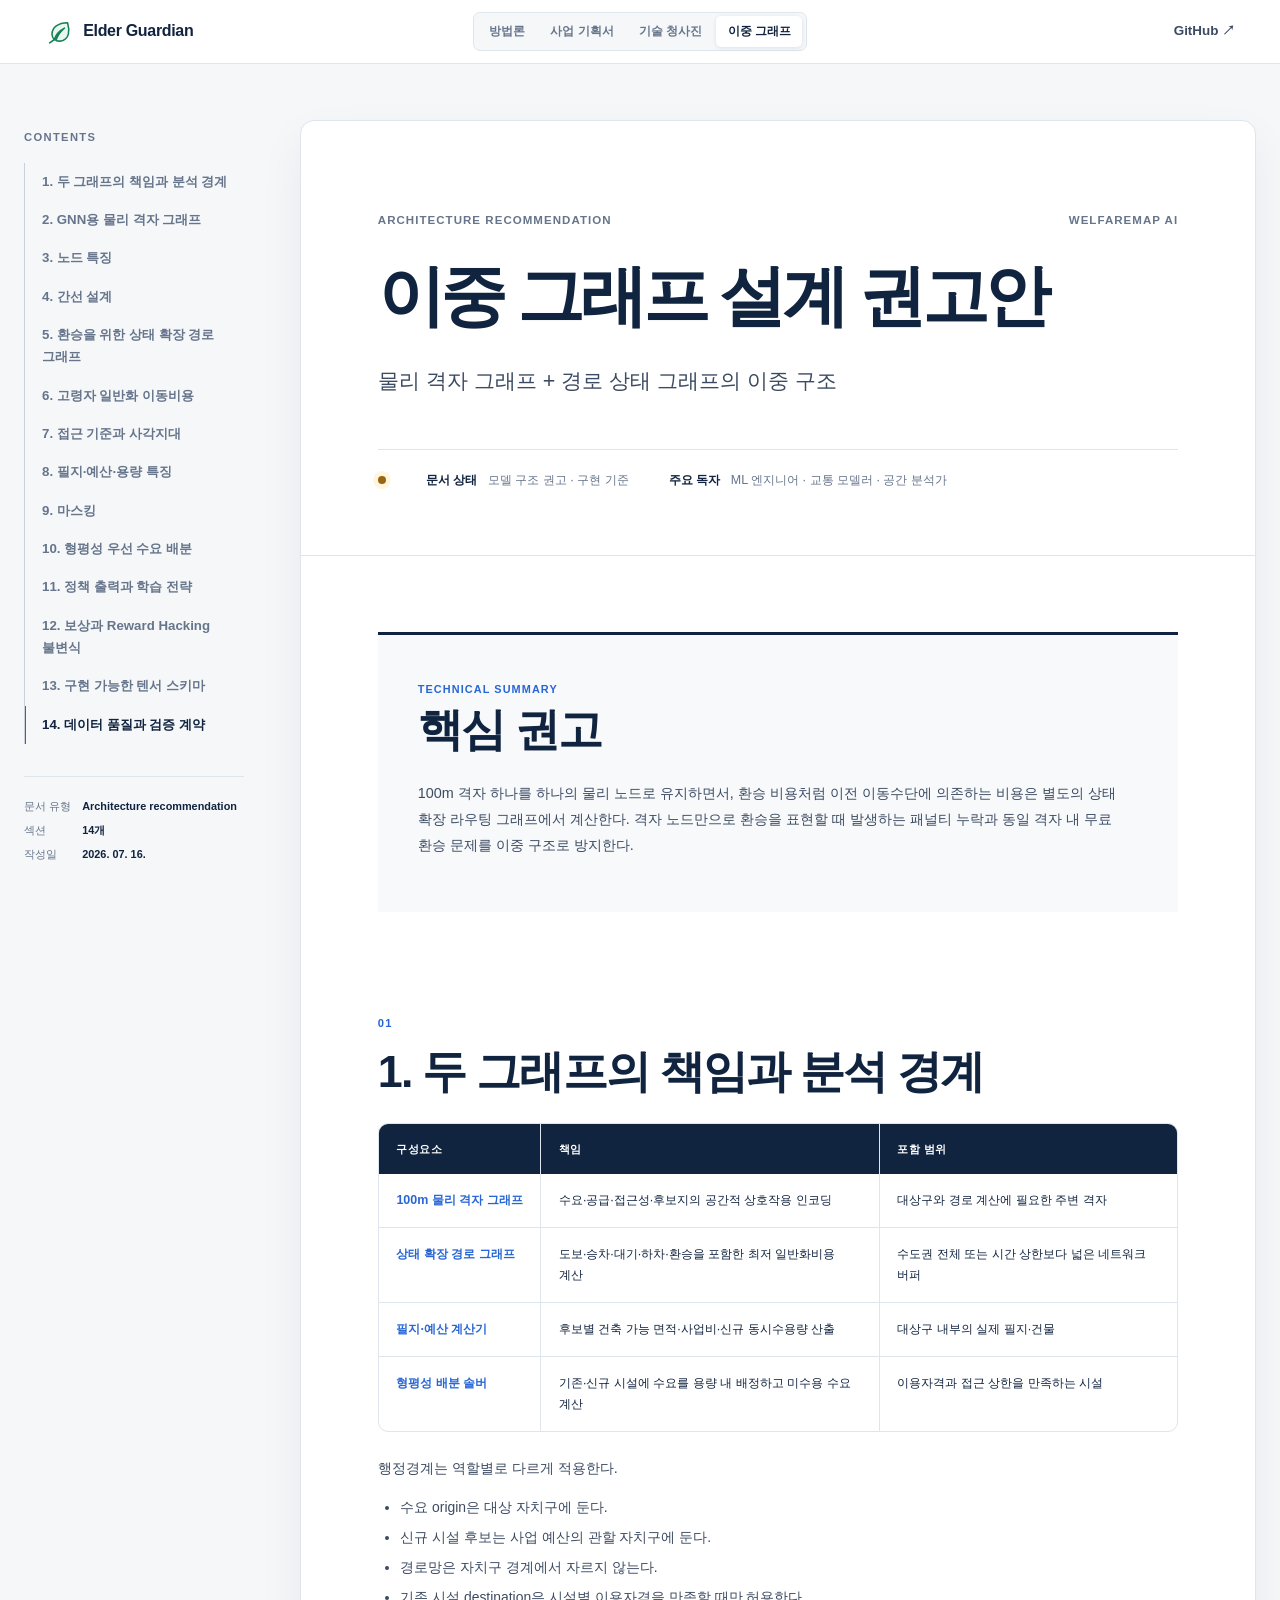
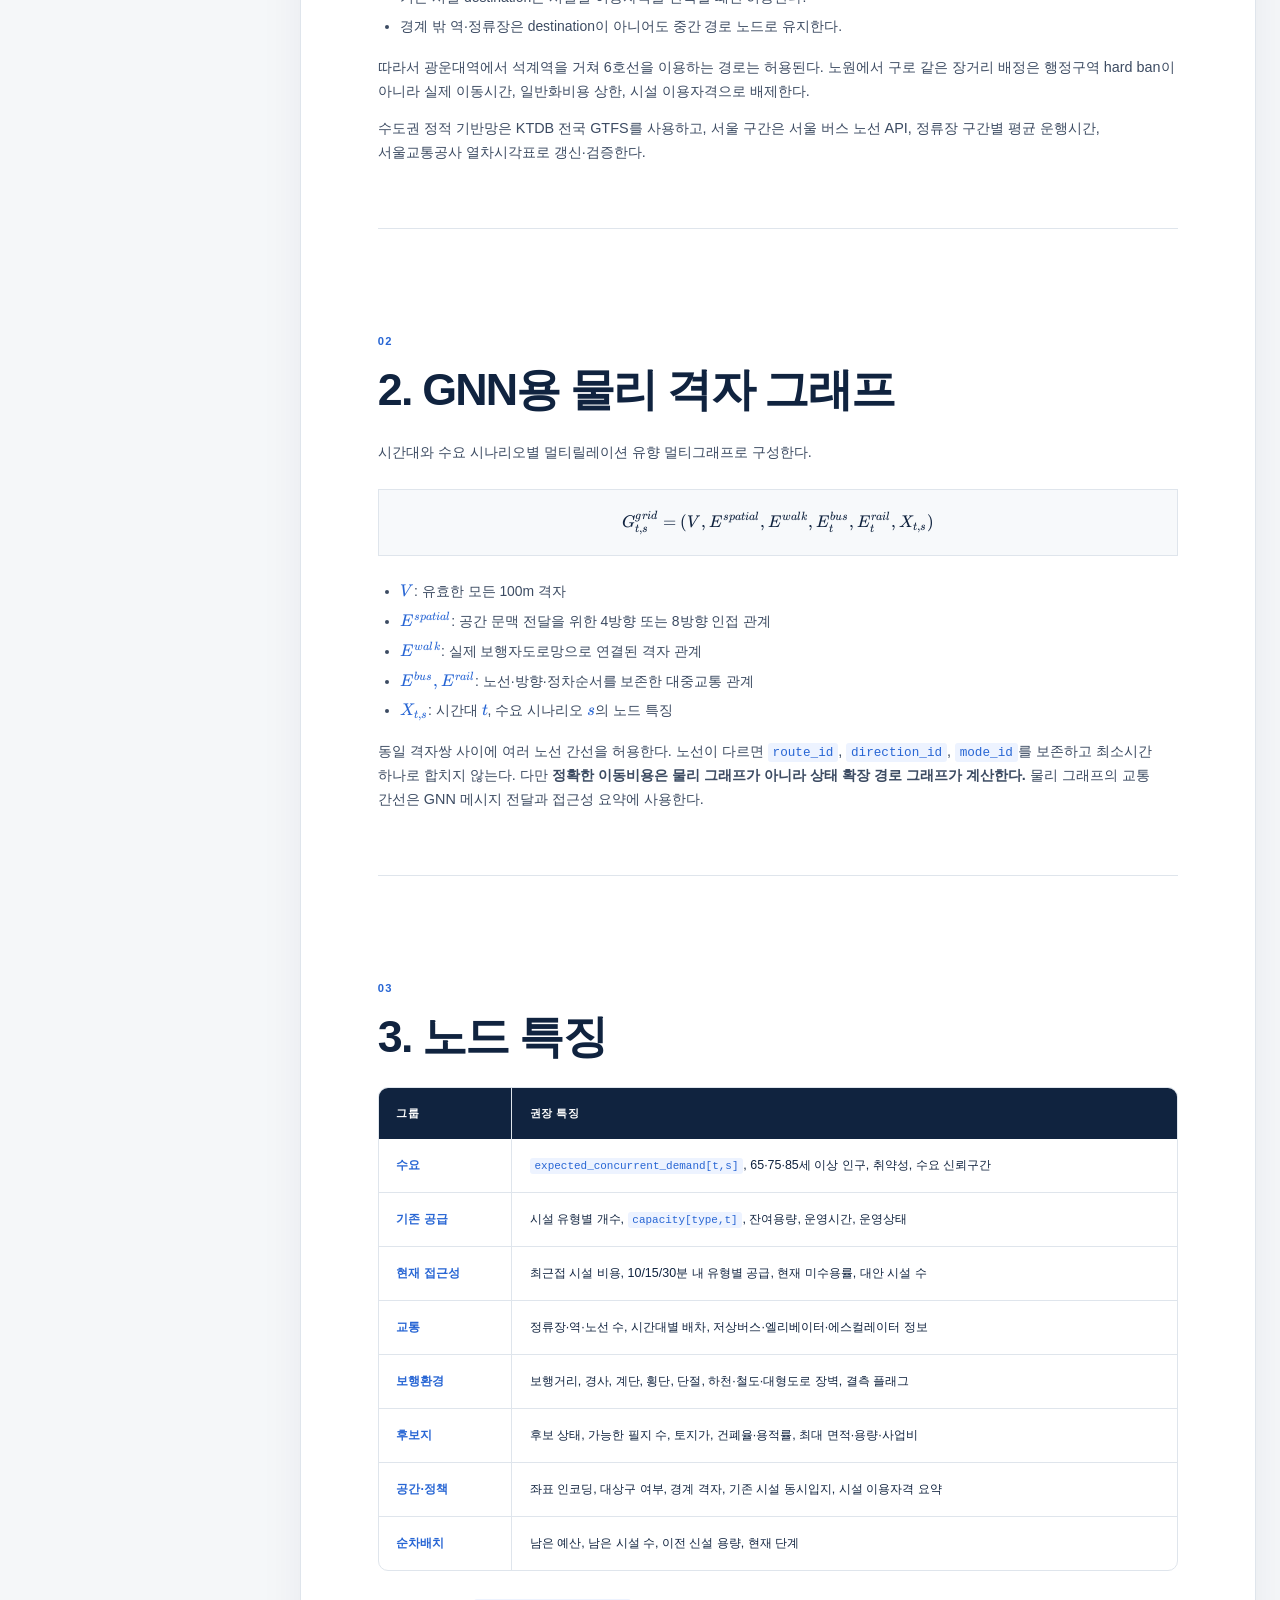
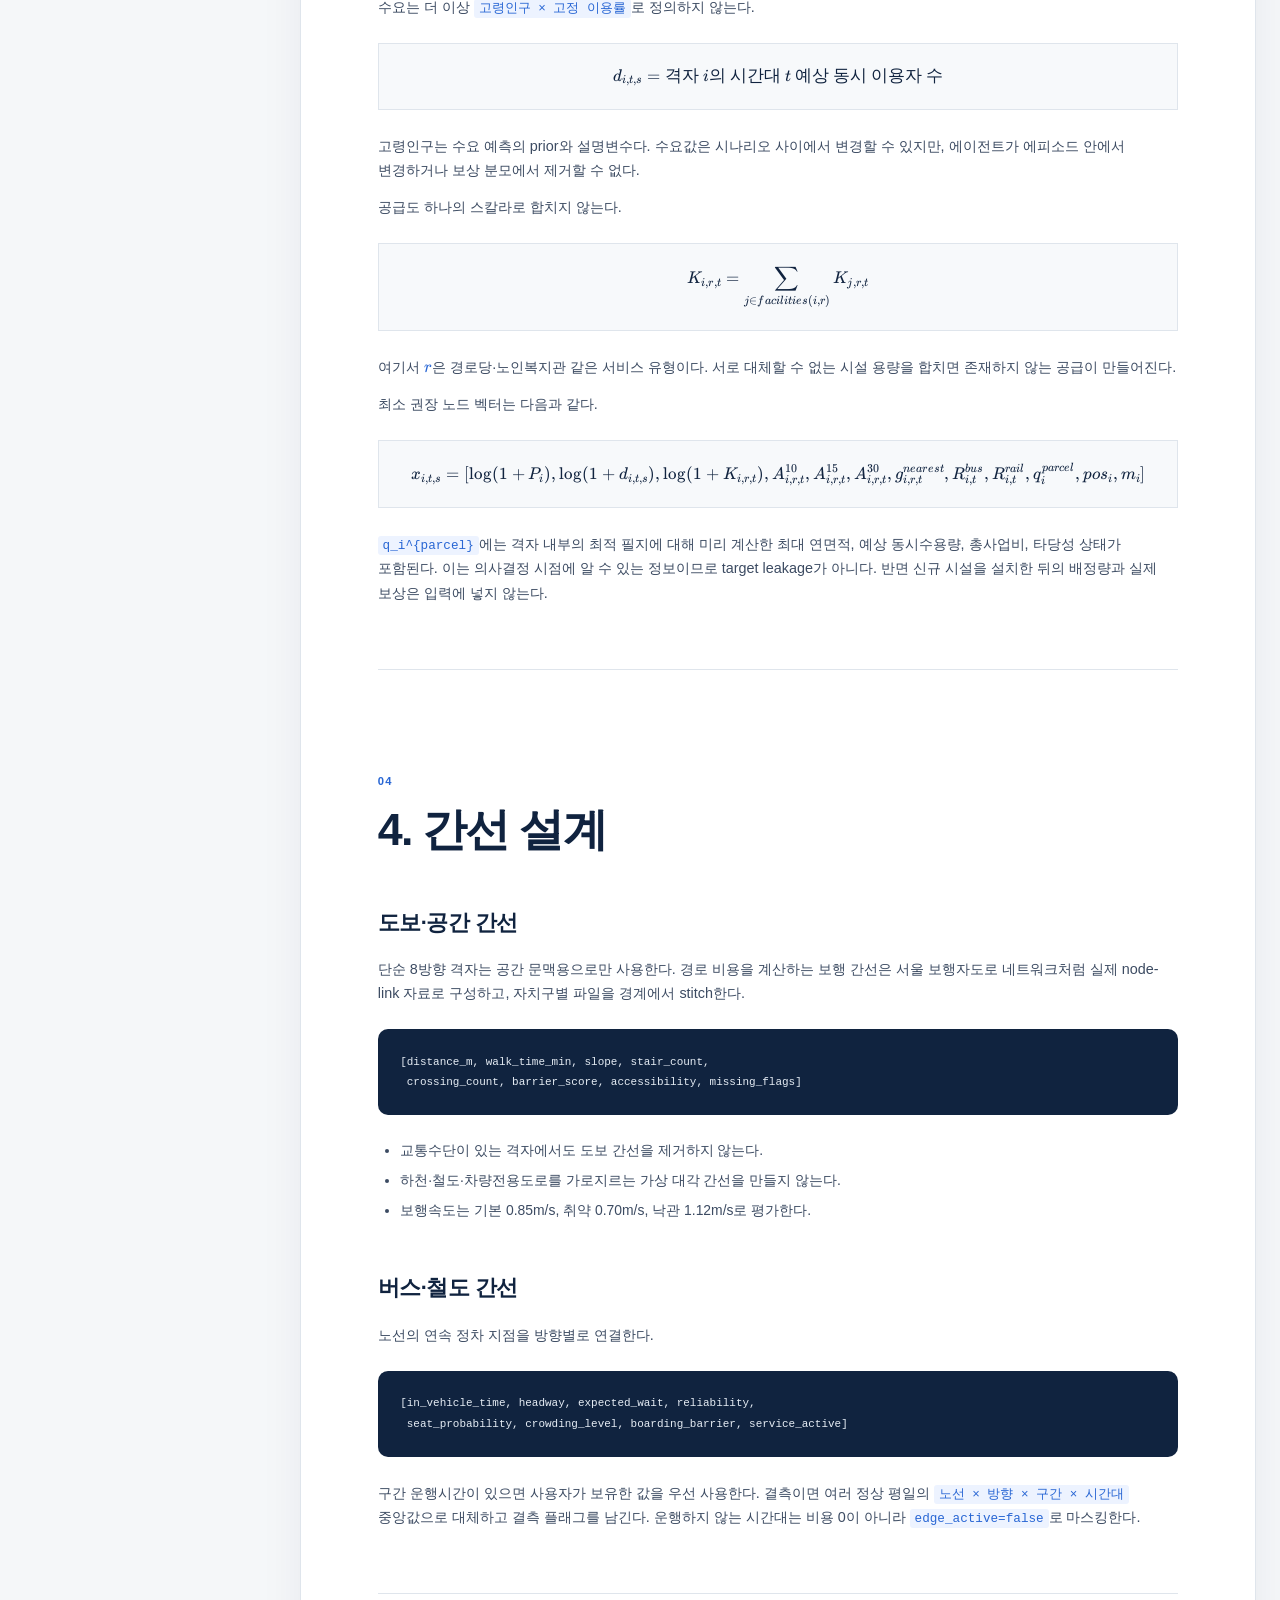
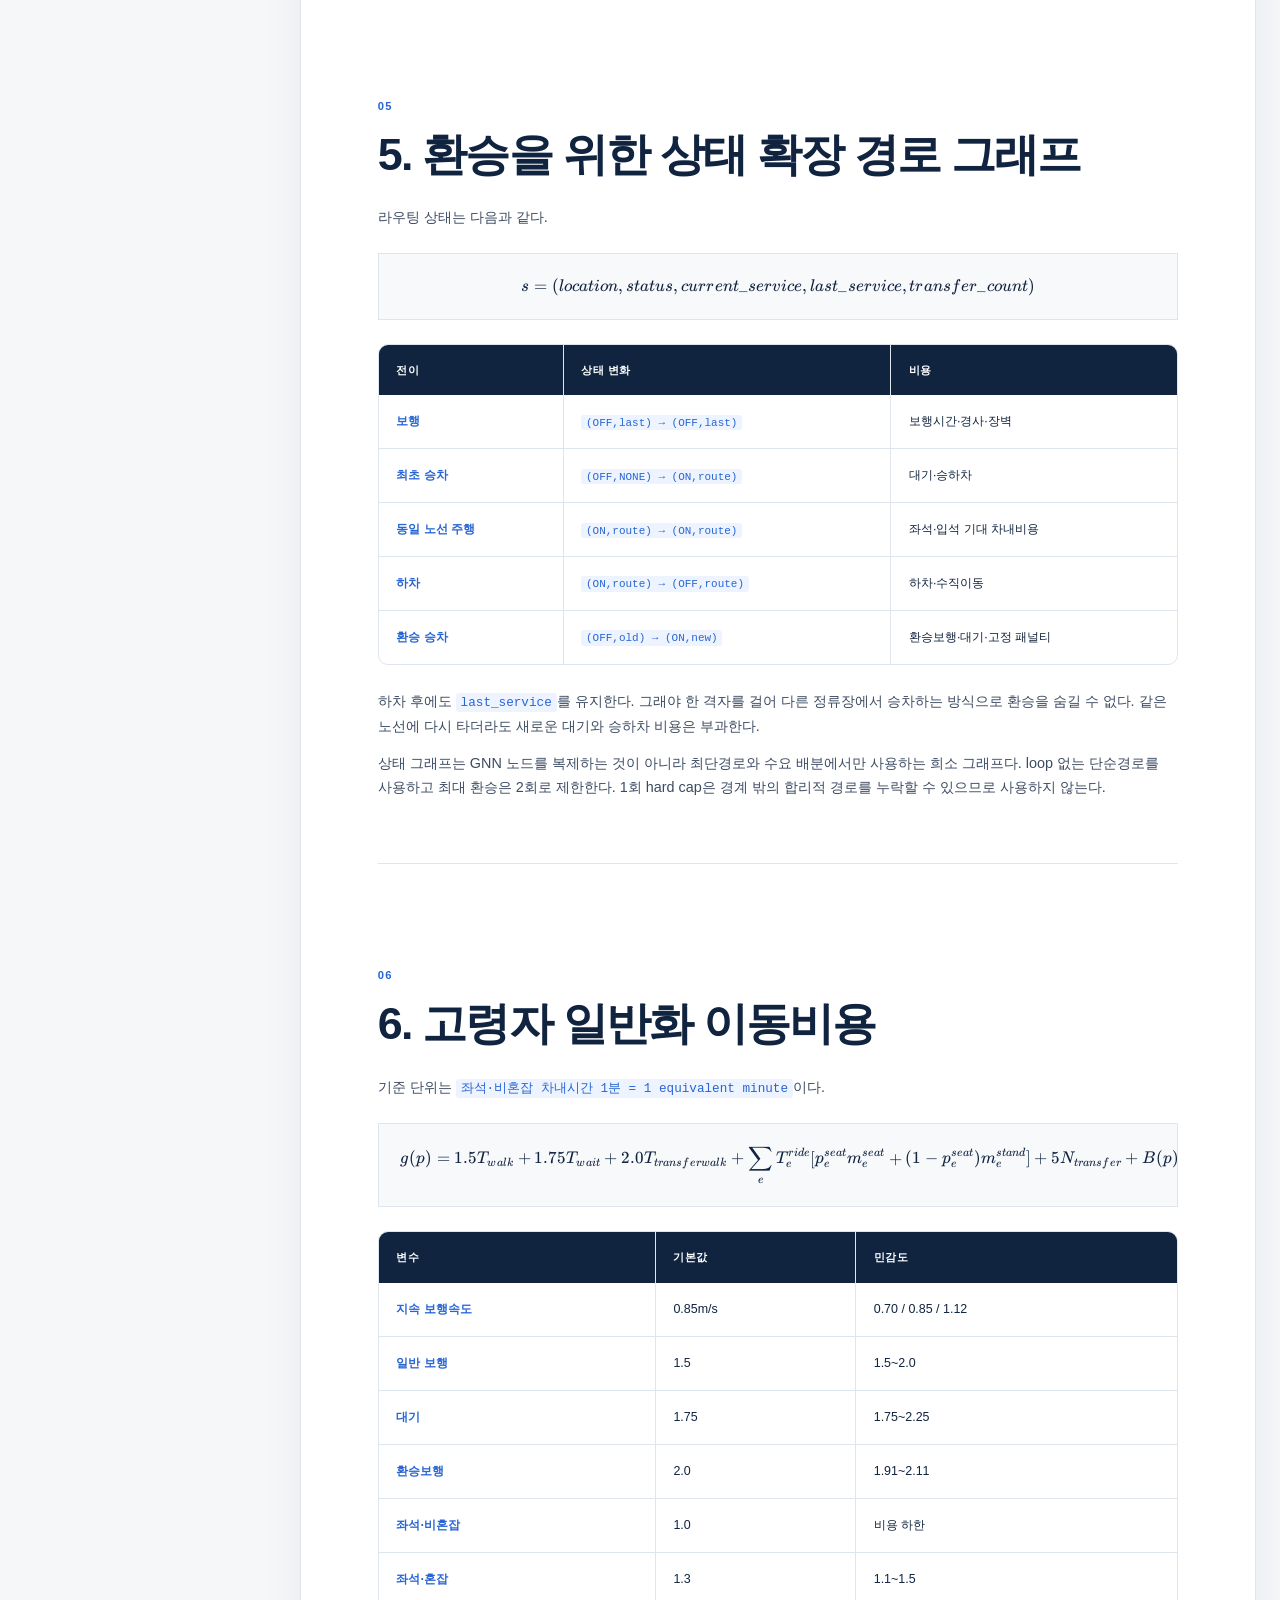
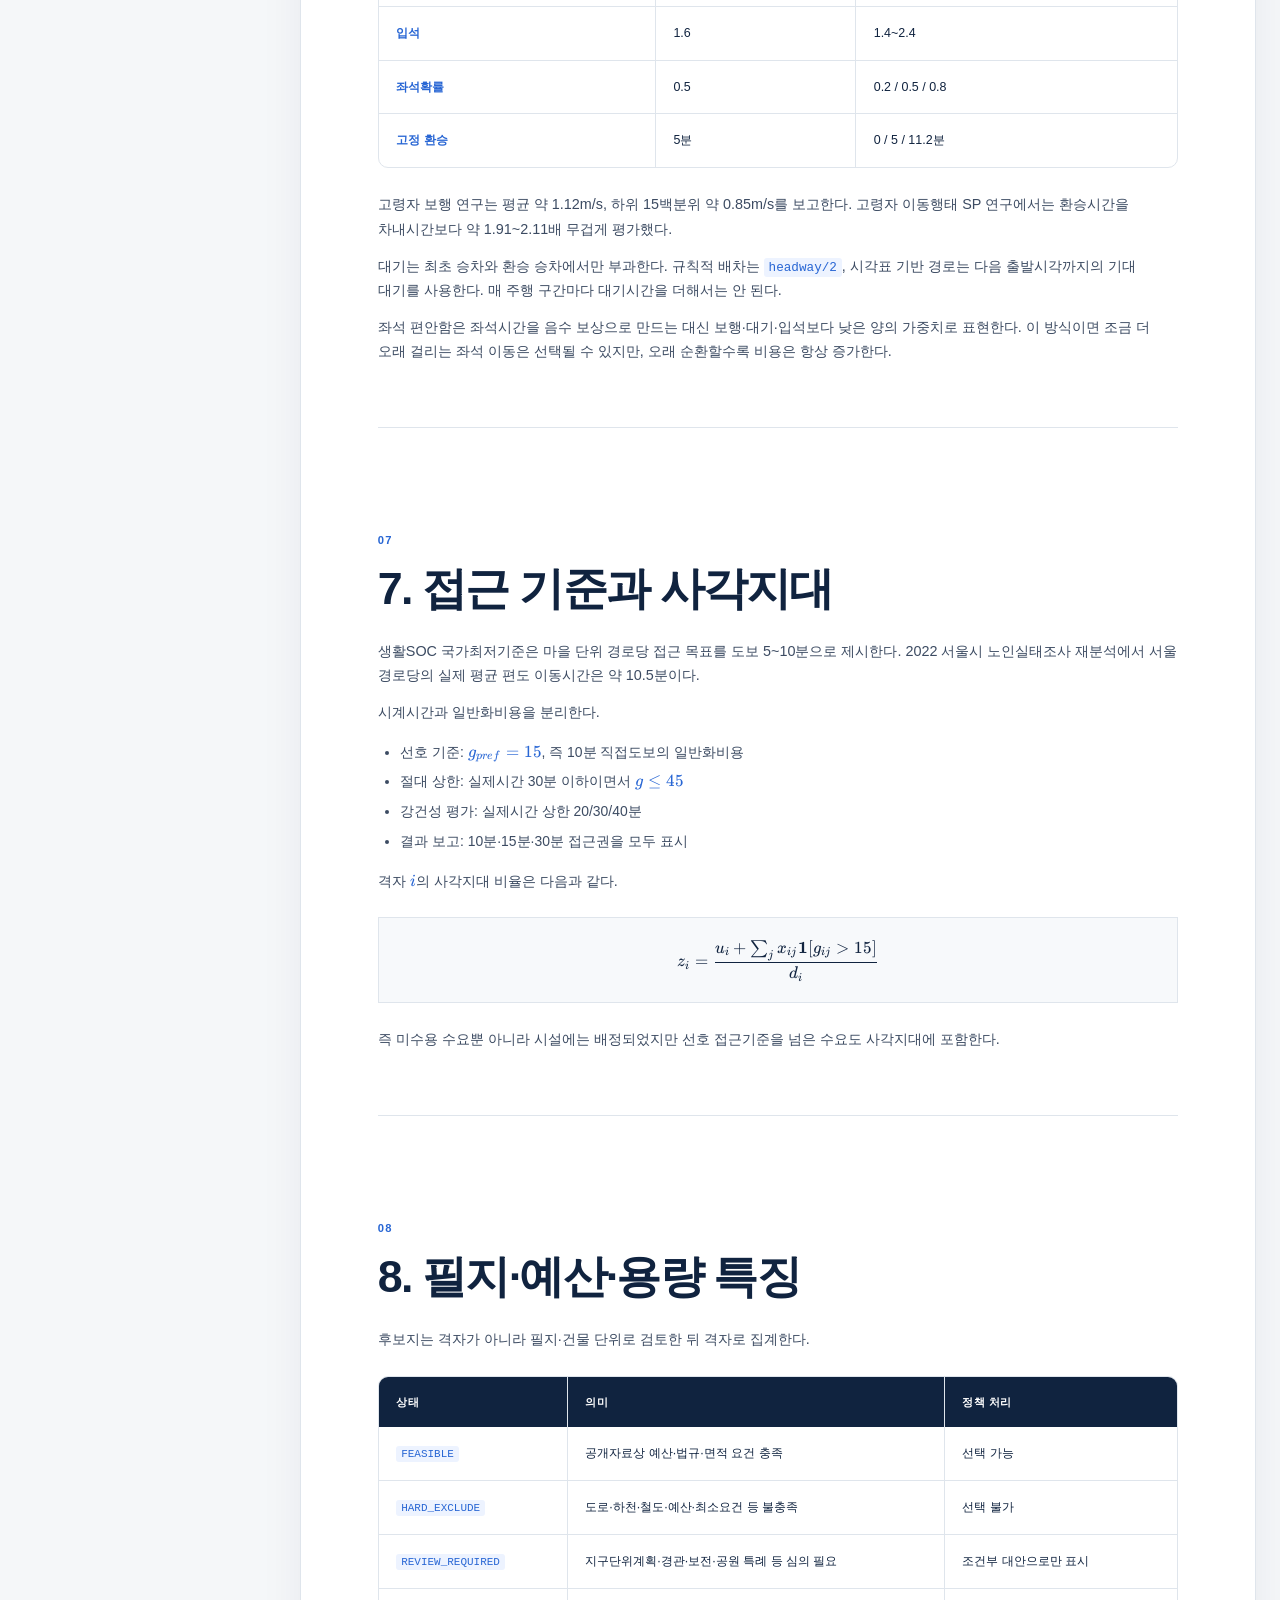
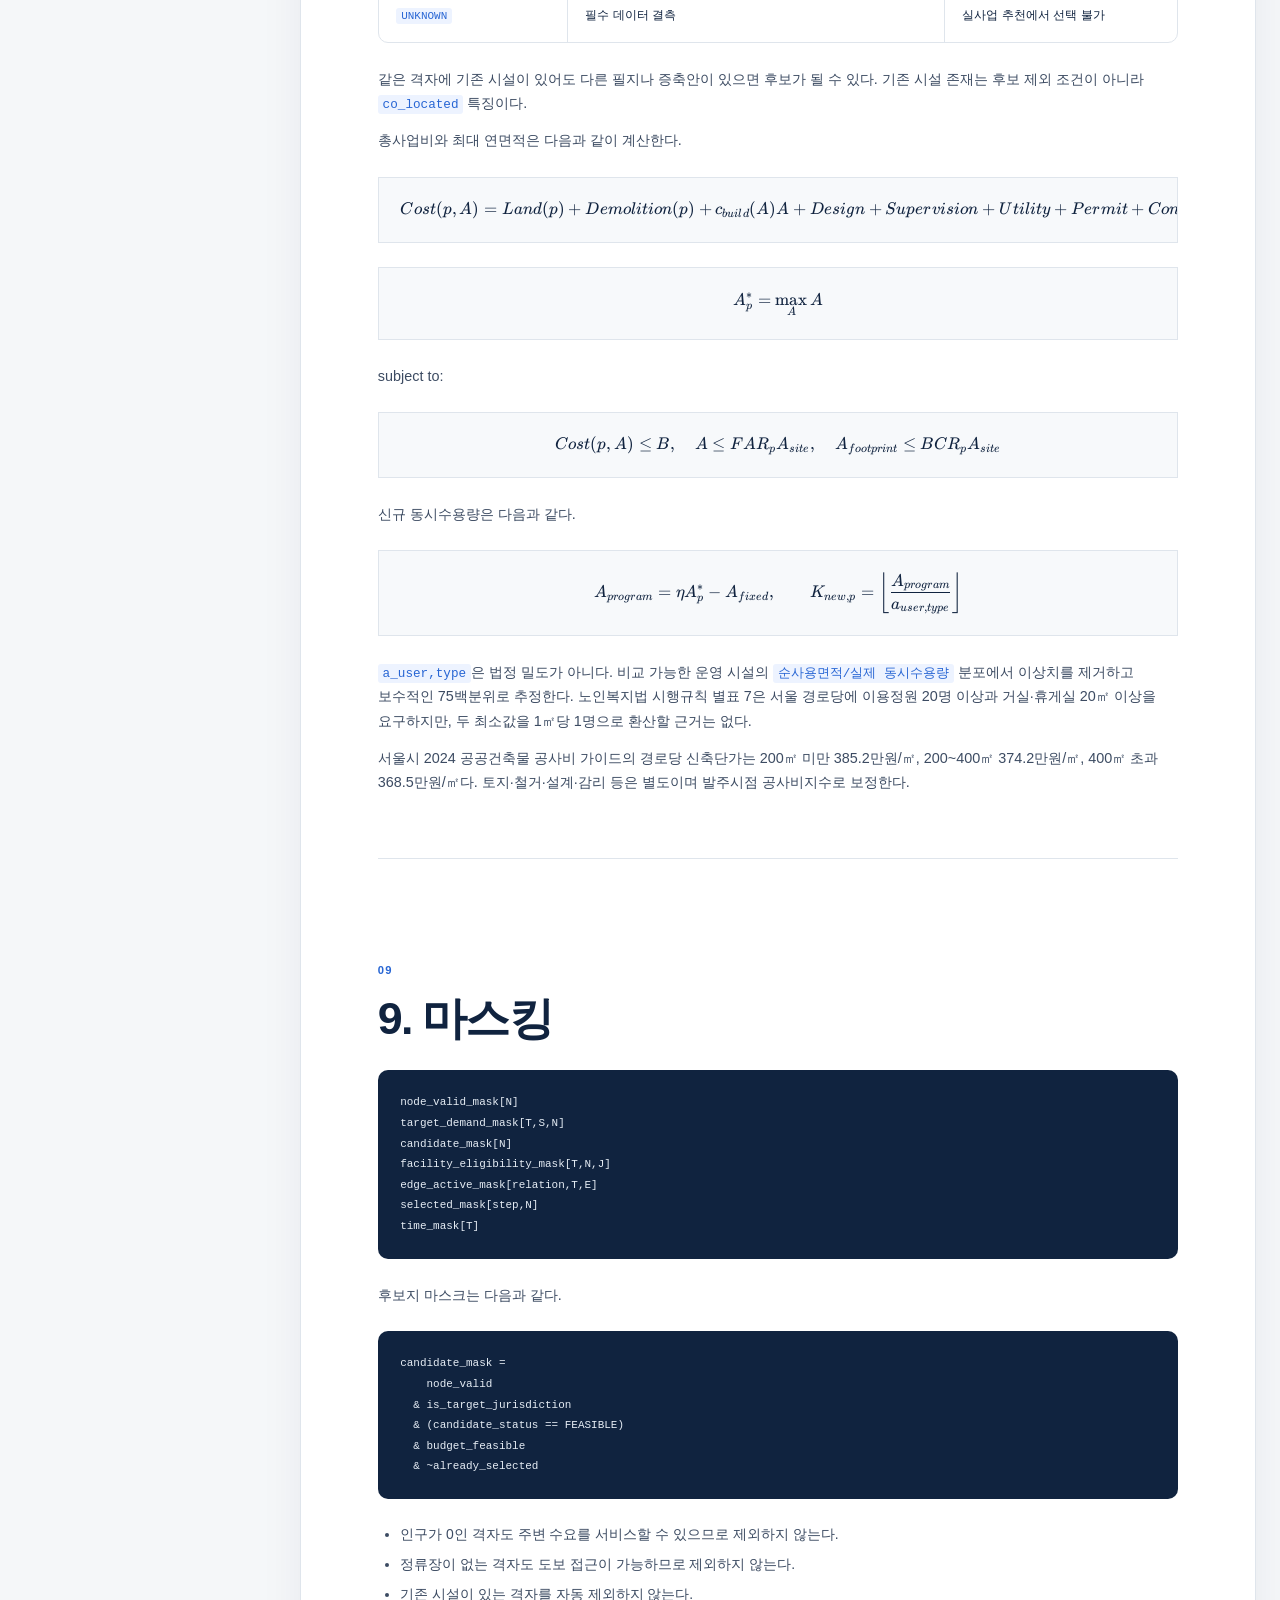
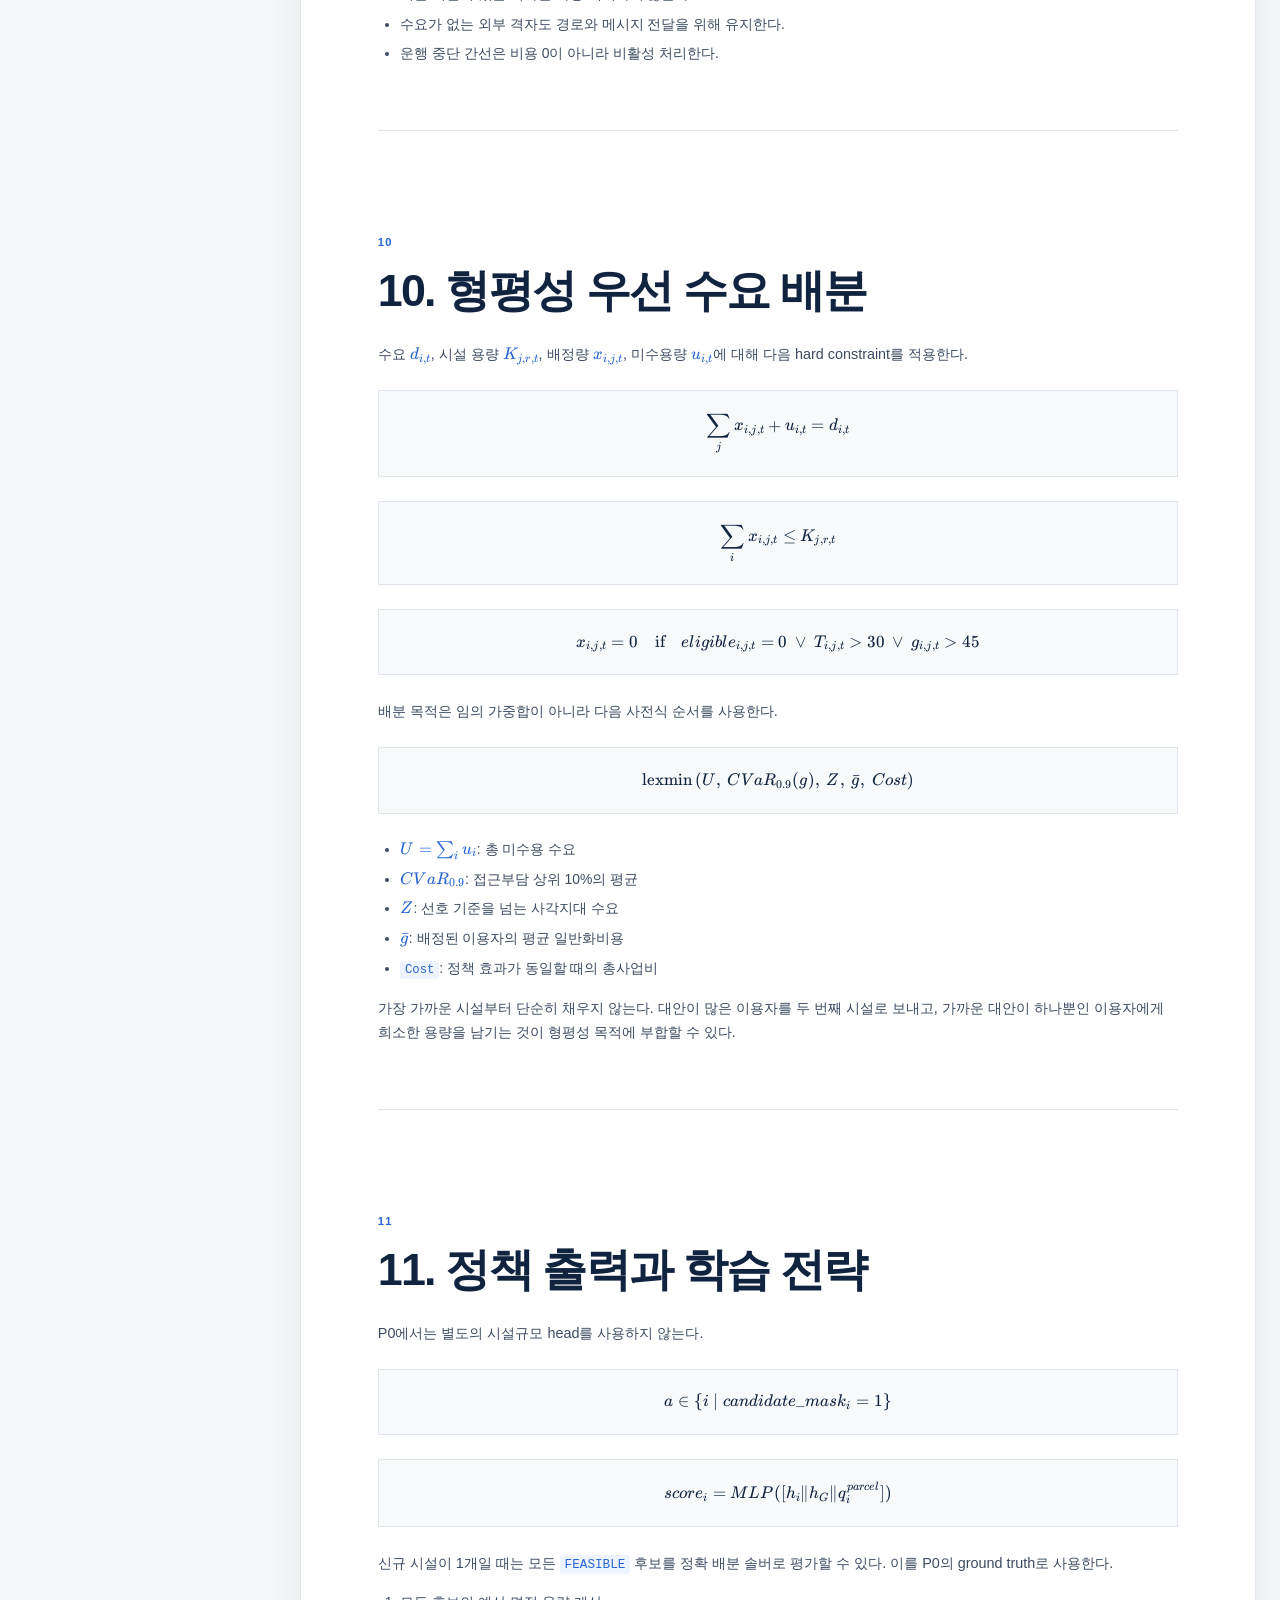
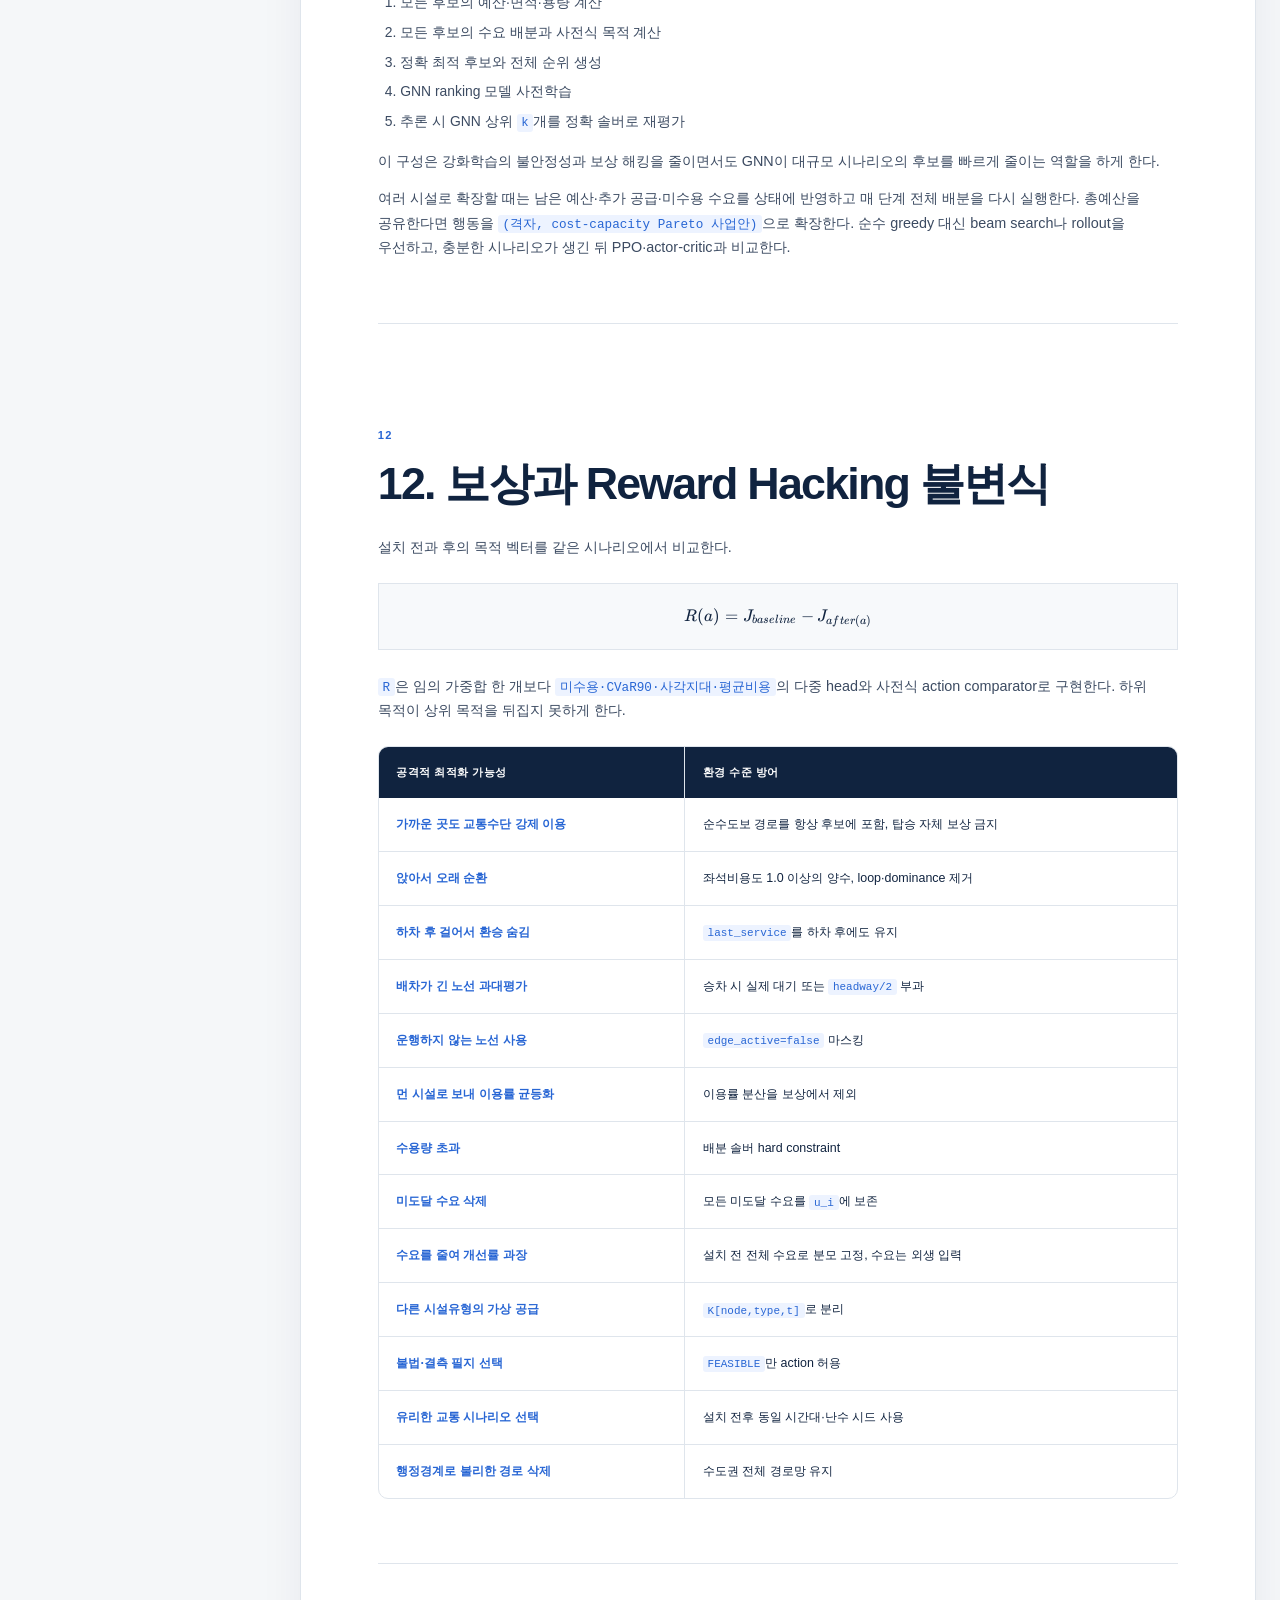
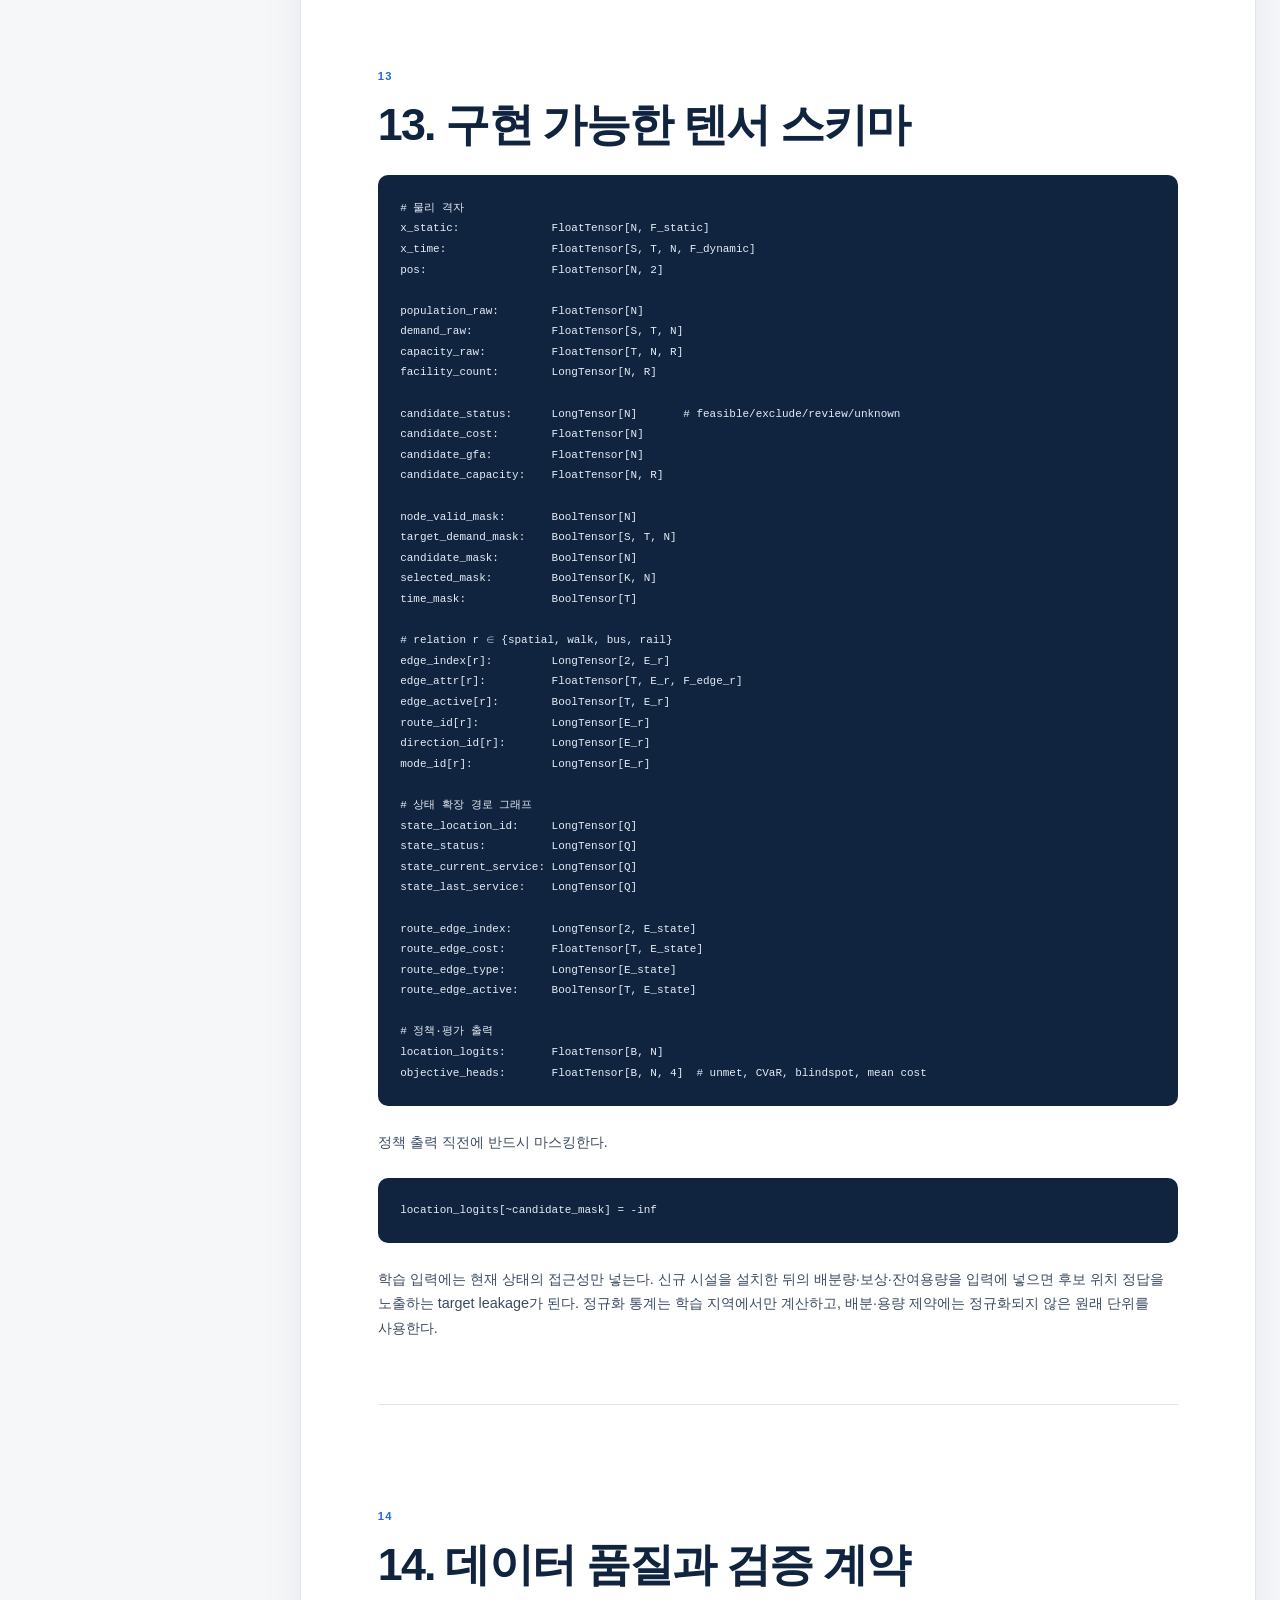
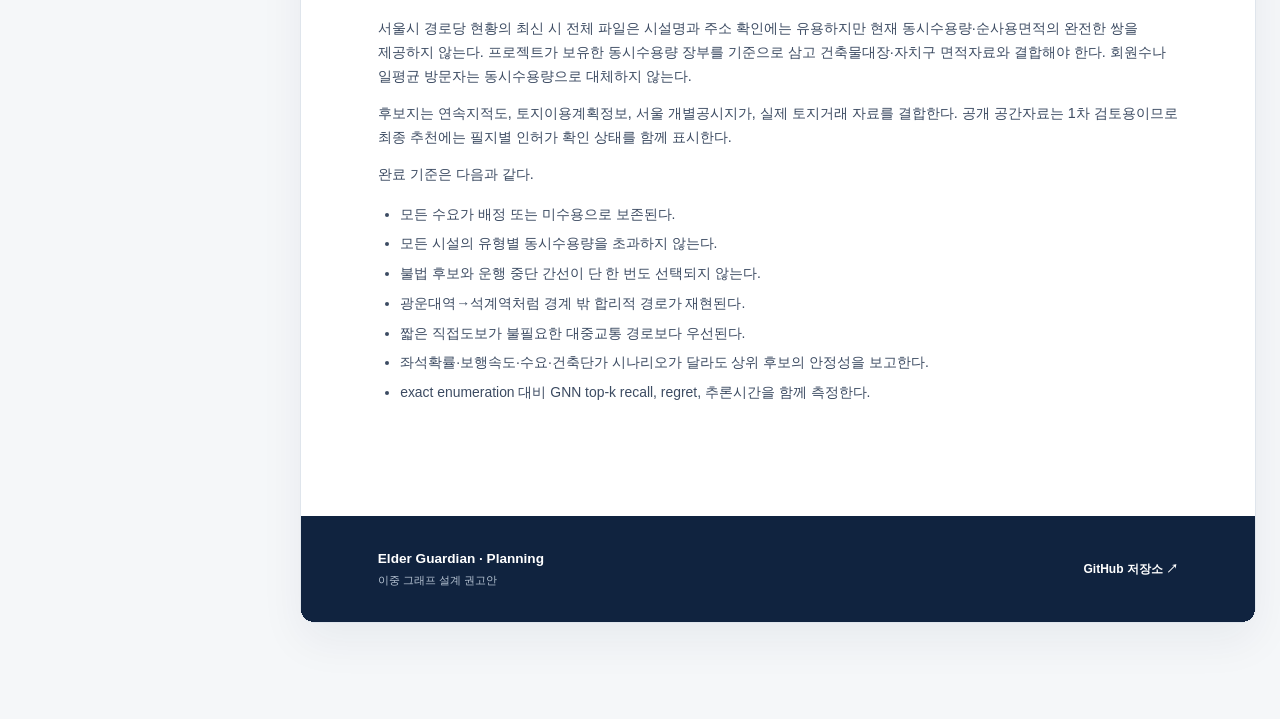
==== commit aad8bc15: "docs(graph): P0 이중 그래프 구현 명세 확정 100m 격자 GNN과 상태 확장 경로 그래프의 책임·텐서·라우팅 계약 정립  필지 예산, 형평성 배분, Reward Ha" ====
--- a/site/dual-graph-recommendation.html
+++ b/site/dual-graph-recommendation.html
@@ -1,135 +1,173 @@
 <!doctype html><html lang="ko"><head><meta charset="UTF-8" /><meta name="viewport" content="width=device-width, initial-scale=1.0" /><meta name="description" content="물리 격자 그래프 + 경로 상태 그래프의 이중 구조" /><meta name="theme-color" content="#10233f" /><title>이중 그래프 설계 권고안 | Elder Guardian</title><link rel="stylesheet" href="./vendor/katex/katex.min.css" /><link rel="stylesheet" href="./report.css" /><script defer src="./report.js"></script></head><body><a class="skip-link" href="#content">본문으로 건너뛰기</a>
 <header class="topbar"><a class="brand" href="./index.html" aria-label="Elder Guardian 방법론 보고서로"><svg viewBox="0 0 36 36" aria-hidden="true"><path d="M29 6C17 6 9 12 9 21c0 3 1 5 3 7 2-7 7-12 13-15-5 4-9 9-11 16 3 1 6 1 9 0 8-3 9-13 6-23Z"/><path d="m13 27-7 5"/></svg><span>Elder Guardian</span></a><nav class="document-nav" aria-label="문서 탐색"><a href="./index.html">방법론</a><a href="./planning.html">사업 기획서</a><a href="./technical-blueprint.html">기술 청사진</a><a class="active" aria-current="page" href="./dual-graph-recommendation.html">이중 그래프</a></nav><a class="github" href="https://github.com/Elder-Gardian/Planning" target="_blank" rel="noreferrer">GitHub <span aria-hidden="true">↗</span></a></header>
-<div class="page-shell document-shell" id="top"><aside class="toc document-toc" aria-label="이중 그래프 설계 권고안 목차"><p>Contents</p><nav><a href="#section-1">1. GNN용 물리 그래프</a><a href="#section-2">2. 간선 설계</a><a href="#section-3">3. 환승을 위한 상태 확장 라우팅 그래프</a><a href="#section-4">4. 일반화 이동비용과 보상 해킹 방지</a><a href="#section-5">5. 시간대 설계</a><a href="#section-6">6. 정규화</a><a href="#section-7">7. 마스킹</a><a href="#section-8">8. 구현 가능한 텐서 스키마</a></nav><div class="toc-meta"><span>문서 유형</span><strong>Architecture recommendation</strong><span>섹션</span><strong>8개</strong><span>작성일</span><strong>2026. 07. 16.</strong></div></aside>
-<main class="report document-report" id="content"><header class="report-header document-header"><div class="mobile-document-nav"><nav class="document-nav" aria-label="문서 탐색"><a href="./index.html">방법론</a><a href="./planning.html">사업 기획서</a><a href="./technical-blueprint.html">기술 청사진</a><a class="active" aria-current="page" href="./dual-graph-recommendation.html">이중 그래프</a></nav></div><div class="report-meta"><span>Architecture recommendation</span><span>WelfareMap AI</span></div><h1>이중 그래프 설계 권고안</h1><p class="dek">물리 격자 그래프 + 경로 상태 그래프의 이중 구조</p><div class="report-status"><span class="status-dot"></span><p><strong>문서 상태</strong> 모델 구조 권고 · 구현 기준</p><p><strong>주요 독자</strong> ML 엔지니어 · 교통 모델러 · 공간 분석가</p></div></header><article class="document-content"><section class="document-summary"><span>Technical summary</span><h2>핵심 권고</h2><p>100m 격자 하나를 하나의 물리 노드로 유지하면서, 환승 비용처럼 이전 이동수단에 의존하는 비용은 별도의 상태 확장 라우팅 그래프에서 계산한다. 격자 노드만으로 환승을 표현할 때 발생하는 패널티 누락과 동일 격자 내 무료 환승 문제를 이중 구조로 방지한다.</p></section><section class="document-section" id="section-1"><div class="document-section-index">01</div><h2>1. GNN용 물리 그래프</h2>
-<p>시간대 <span class="math-inline"><span class="katex"><span class="katex-mathml"><math xmlns="http://www.w3.org/1998/Math/MathML"><semantics><mrow><mi>t</mi></mrow><annotation encoding="application/x-tex">t</annotation></semantics></math></span><span class="katex-html" aria-hidden="true"><span class="base"><span class="strut" style="height:0.6151em;"></span><span class="mord mathnormal">t</span></span></span></span></span>별 멀티릴레이션 유향 멀티그래프로 구성한다.</p>
-<div class="math-block"><span class="katex-display"><span class="katex"><span class="katex-mathml"><math xmlns="http://www.w3.org/1998/Math/MathML" display="block"><semantics><mrow><msub><mi>G</mi><mi>t</mi></msub><mo>=</mo><mo stretchy="false">(</mo><mi>V</mi><mo separator="true">,</mo><msup><mi>E</mi><mrow><mi>w</mi><mi>a</mi><mi>l</mi><mi>k</mi></mrow></msup><mo separator="true">,</mo><msubsup><mi>E</mi><mi>t</mi><mrow><mi>b</mi><mi>u</mi><mi>s</mi></mrow></msubsup><mo separator="true">,</mo><msubsup><mi>E</mi><mi>t</mi><mrow><mi>s</mi><mi>u</mi><mi>b</mi><mi>w</mi><mi>a</mi><mi>y</mi></mrow></msubsup><mo stretchy="false">)</mo></mrow><annotation encoding="application/x-tex">G_t=(V,E^{walk},E^{bus}_t,E^{subway}_t)</annotation></semantics></math></span><span class="katex-html" aria-hidden="true"><span class="base"><span class="strut" style="height:0.8333em;vertical-align:-0.15em;"></span><span class="mord"><span class="mord mathnormal">G</span><span class="msupsub"><span class="vlist-t vlist-t2"><span class="vlist-r"><span class="vlist" style="height:0.2806em;"><span style="top:-2.55em;margin-left:0em;margin-right:0.05em;"><span class="pstrut" style="height:2.7em;"></span><span class="sizing reset-size6 size3 mtight"><span class="mord mathnormal mtight">t</span></span></span></span><span class="vlist-s">​</span></span><span class="vlist-r"><span class="vlist" style="height:0.15em;"><span></span></span></span></span></span></span><span class="mspace" style="margin-right:0.2778em;"></span><span class="mrel">=</span><span class="mspace" style="margin-right:0.2778em;"></span></span><span class="base"><span class="strut" style="height:1.217em;vertical-align:-0.25em;"></span><span class="mopen">(</span><span class="mord mathnormal" style="margin-right:0.2222em;">V</span><span class="mpunct">,</span><span class="mspace" style="margin-right:0.1667em;"></span><span class="mord"><span class="mord mathnormal" style="margin-right:0.0576em;">E</span><span class="msupsub"><span class="vlist-t"><span class="vlist-r"><span class="vlist" style="height:0.8991em;"><span style="top:-3.113em;margin-right:0.05em;"><span class="pstrut" style="height:2.7em;"></span><span class="sizing reset-size6 size3 mtight"><span class="mord mtight"><span class="mord mathnormal mtight" style="margin-right:0.0269em;">w</span><span class="mord mathnormal mtight">a</span><span class="mord mathnormal mtight" style="margin-right:0.0197em;">l</span><span class="mord mathnormal mtight" style="margin-right:0.0315em;">k</span></span></span></span></span></span></span></span></span><span class="mpunct">,</span><span class="mspace" style="margin-right:0.1667em;"></span><span class="mord"><span class="mord mathnormal" style="margin-right:0.0576em;">E</span><span class="msupsub"><span class="vlist-t vlist-t2"><span class="vlist-r"><span class="vlist" style="height:0.8991em;"><span style="top:-2.453em;margin-left:-0.0576em;margin-right:0.05em;"><span class="pstrut" style="height:2.7em;"></span><span class="sizing reset-size6 size3 mtight"><span class="mord mathnormal mtight">t</span></span></span><span style="top:-3.113em;margin-right:0.05em;"><span class="pstrut" style="height:2.7em;"></span><span class="sizing reset-size6 size3 mtight"><span class="mord mtight"><span class="mord mathnormal mtight">b</span><span class="mord mathnormal mtight">u</span><span class="mord mathnormal mtight">s</span></span></span></span></span><span class="vlist-s">​</span></span><span class="vlist-r"><span class="vlist" style="height:0.247em;"><span></span></span></span></span></span></span><span class="mpunct">,</span><span class="mspace" style="margin-right:0.1667em;"></span><span class="mord"><span class="mord mathnormal" style="margin-right:0.0576em;">E</span><span class="msupsub"><span class="vlist-t vlist-t2"><span class="vlist-r"><span class="vlist" style="height:0.967em;"><span style="top:-2.4542em;margin-left:-0.0576em;margin-right:0.05em;"><span class="pstrut" style="height:2.7em;"></span><span class="sizing reset-size6 size3 mtight"><span class="mord mathnormal mtight">t</span></span></span><span style="top:-3.1809em;margin-right:0.05em;"><span class="pstrut" style="height:2.7em;"></span><span class="sizing reset-size6 size3 mtight"><span class="mord mtight"><span class="mord mathnormal mtight">s</span><span class="mord mathnormal mtight">u</span><span class="mord mathnormal mtight">b</span><span class="mord mathnormal mtight" style="margin-right:0.0269em;">w</span><span class="mord mathnormal mtight">a</span><span class="mord mathnormal mtight" style="margin-right:0.0359em;">y</span></span></span></span></span><span class="vlist-s">​</span></span><span class="vlist-r"><span class="vlist" style="height:0.2458em;"><span></span></span></span></span></span></span><span class="mclose">)</span></span></span></span></span></div>
-<ul><li><span class="math-inline"><span class="katex"><span class="katex-mathml"><math xmlns="http://www.w3.org/1998/Math/MathML"><semantics><mrow><mi>V</mi></mrow><annotation encoding="application/x-tex">V</annotation></semantics></math></span><span class="katex-html" aria-hidden="true"><span class="base"><span class="strut" style="height:0.6833em;"></span><span class="mord mathnormal" style="margin-right:0.2222em;">V</span></span></span></span></span>: 유효한 모든 100m 격자</li><li>동일한 두 격자 사이에 버스 노선별로 여러 간선 허용</li><li>GNN은 물리 격자 임베딩을 만들고, 정책 헤드는 각 격자의 신규 시설 입지 점수를 출력</li><li>노선·방향 정보는 간선을 합쳐 없애지 않고 <code>route_id</code>, <code>direction_id</code>로 보존</li></ul>
-<h3>노드 특징</h3>
-<div class="table-frame document-table" role="region" aria-label="분류, 예시 특징" tabindex="0"><table><thead><tr><th>분류</th><th>예시 특징</th></tr></thead><tbody><tr><th>수요</th><td><code>elderly_population</code>, 시간대별 <code>estimated_demand</code></td></tr><tr><th>기존 공급</th><td><code>facility_count</code>, <code>capacity_sum</code>, 현재 단계의 <code>added_capacity</code></td></tr><tr><th>교통 접근성</th><td>버스 정류장 수, 지하철역 수, 운행 노선 수, 시간대별 운행 노선 수</td></tr><tr><th>기초 사각지대</th><td>현재 시설까지 최소 일반화 비용, 15/30분 내 도달 가능 수용량</td></tr><tr><th>공간</th><td>좌표 정규화값 또는 Fourier 위치 인코딩, 경계 격자 여부</td></tr><tr><th>상태</th><td>유효 격자, 후보지 가능 여부, 이미 선택된 위치 여부</td></tr><tr><th>결측</th><td>각 주요 특징별 missing indicator</td></tr></tbody></table></div>
-<p>최소 권장 벡터는 다음과 같다.</p>
-<div class="math-block"><span class="katex-display"><span class="katex"><span class="katex-mathml"><math xmlns="http://www.w3.org/1998/Math/MathML" display="block"><semantics><mrow><msub><mi>x</mi><mrow><mi>i</mi><mo separator="true">,</mo><mi>t</mi></mrow></msub><mo>=</mo><mo stretchy="false">[</mo><mi>log</mi><mo>⁡</mo><mo stretchy="false">(</mo><mn>1</mn><mo>+</mo><msub><mi>P</mi><mi>i</mi></msub><mo stretchy="false">)</mo><mo separator="true">,</mo><mi>log</mi><mo>⁡</mo><mo stretchy="false">(</mo><mn>1</mn><mo>+</mo><msub><mi>D</mi><mrow><mi>i</mi><mo separator="true">,</mo><mi>t</mi></mrow></msub><mo stretchy="false">)</mo><mo separator="true">,</mo><mi>log</mi><mo>⁡</mo><mo stretchy="false">(</mo><mn>1</mn><mo>+</mo><msub><mi>C</mi><mi>i</mi></msub><mo stretchy="false">)</mo><mo separator="true">,</mo><msub><mi>F</mi><mi>i</mi></msub><mo separator="true">,</mo><msub><mi>B</mi><mi>i</mi></msub><mo separator="true">,</mo><msub><mi>S</mi><mi>i</mi></msub><mo separator="true">,</mo><msubsup><mi>R</mi><mrow><mi>i</mi><mo separator="true">,</mo><mi>t</mi></mrow><mrow><mi>b</mi><mi>u</mi><mi>s</mi></mrow></msubsup><mo separator="true">,</mo><msubsup><mi>R</mi><mrow><mi>i</mi><mo separator="true">,</mo><mi>t</mi></mrow><mrow><mi>s</mi><mi>u</mi><mi>b</mi></mrow></msubsup><mo separator="true">,</mo><msubsup><mi>A</mi><mrow><mi>i</mi><mo separator="true">,</mo><mi>t</mi></mrow><mn>15</mn></msubsup><mo separator="true">,</mo><msubsup><mi>A</mi><mrow><mi>i</mi><mo separator="true">,</mo><mi>t</mi></mrow><mn>30</mn></msubsup><mo separator="true">,</mo><msubsup><mi>g</mi><mrow><mi>i</mi><mo separator="true">,</mo><mi>t</mi></mrow><mrow><mi>n</mi><mi>e</mi><mi>a</mi><mi>r</mi><mi>e</mi><mi>s</mi><mi>t</mi></mrow></msubsup><mo separator="true">,</mo><mi>p</mi><mi>o</mi><msub><mi>s</mi><mi>i</mi></msub><mo separator="true">,</mo><msub><mi>m</mi><mi>i</mi></msub><mo stretchy="false">]</mo></mrow><annotation encoding="application/x-tex">x_{i,t}=[ \log(1+P_i), \log(1+D_{i,t}), \log(1+C_i), F_i, B_i,S_i,R^{bus}_{i,t},R^{sub}_{i,t}, A^{15}_{i,t},A^{30}_{i,t}, g^{nearest}_{i,t}, pos_i, m_i ]</annotation></semantics></math></span><span class="katex-html" aria-hidden="true"><span class="base"><span class="strut" style="height:0.7167em;vertical-align:-0.2861em;"></span><span class="mord"><span class="mord mathnormal">x</span><span class="msupsub"><span class="vlist-t vlist-t2"><span class="vlist-r"><span class="vlist" style="height:0.3117em;"><span style="top:-2.55em;margin-left:0em;margin-right:0.05em;"><span class="pstrut" style="height:2.7em;"></span><span class="sizing reset-size6 size3 mtight"><span class="mord mtight"><span class="mord mathnormal mtight">i</span><span class="mpunct mtight">,</span><span class="mord mathnormal mtight">t</span></span></span></span></span><span class="vlist-s">​</span></span><span class="vlist-r"><span class="vlist" style="height:0.2861em;"><span></span></span></span></span></span></span><span class="mspace" style="margin-right:0.2778em;"></span><span class="mrel">=</span><span class="mspace" style="margin-right:0.2778em;"></span></span><span class="base"><span class="strut" style="height:1em;vertical-align:-0.25em;"></span><span class="mopen">[</span><span class="mop">lo<span style="margin-right:0.0139em;">g</span></span><span class="mopen">(</span><span class="mord">1</span><span class="mspace" style="margin-right:0.2222em;"></span><span class="mbin">+</span><span class="mspace" style="margin-right:0.2222em;"></span></span><span class="base"><span class="strut" style="height:1em;vertical-align:-0.25em;"></span><span class="mord"><span class="mord mathnormal" style="margin-right:0.1389em;">P</span><span class="msupsub"><span class="vlist-t vlist-t2"><span class="vlist-r"><span class="vlist" style="height:0.3117em;"><span style="top:-2.55em;margin-left:-0.1389em;margin-right:0.05em;"><span class="pstrut" style="height:2.7em;"></span><span class="sizing reset-size6 size3 mtight"><span class="mord mathnormal mtight">i</span></span></span></span><span class="vlist-s">​</span></span><span class="vlist-r"><span class="vlist" style="height:0.15em;"><span></span></span></span></span></span></span><span class="mclose">)</span><span class="mpunct">,</span><span class="mspace" style="margin-right:0.1667em;"></span><span class="mop">lo<span style="margin-right:0.0139em;">g</span></span><span class="mopen">(</span><span class="mord">1</span><span class="mspace" style="margin-right:0.2222em;"></span><span class="mbin">+</span><span class="mspace" style="margin-right:0.2222em;"></span></span><span class="base"><span class="strut" style="height:1.0361em;vertical-align:-0.2861em;"></span><span class="mord"><span class="mord mathnormal" style="margin-right:0.0278em;">D</span><span class="msupsub"><span class="vlist-t vlist-t2"><span class="vlist-r"><span class="vlist" style="height:0.3117em;"><span style="top:-2.55em;margin-left:-0.0278em;margin-right:0.05em;"><span class="pstrut" style="height:2.7em;"></span><span class="sizing reset-size6 size3 mtight"><span class="mord mtight"><span class="mord mathnormal mtight">i</span><span class="mpunct mtight">,</span><span class="mord mathnormal mtight">t</span></span></span></span></span><span class="vlist-s">​</span></span><span class="vlist-r"><span class="vlist" style="height:0.2861em;"><span></span></span></span></span></span></span><span class="mclose">)</span><span class="mpunct">,</span><span class="mspace" style="margin-right:0.1667em;"></span><span class="mop">lo<span style="margin-right:0.0139em;">g</span></span><span class="mopen">(</span><span class="mord">1</span><span class="mspace" style="margin-right:0.2222em;"></span><span class="mbin">+</span><span class="mspace" style="margin-right:0.2222em;"></span></span><span class="base"><span class="strut" style="height:1.2822em;vertical-align:-0.3831em;"></span><span class="mord"><span class="mord mathnormal" style="margin-right:0.0715em;">C</span><span class="msupsub"><span class="vlist-t vlist-t2"><span class="vlist-r"><span class="vlist" style="height:0.3117em;"><span style="top:-2.55em;margin-left:-0.0715em;margin-right:0.05em;"><span class="pstrut" style="height:2.7em;"></span><span class="sizing reset-size6 size3 mtight"><span class="mord mathnormal mtight">i</span></span></span></span><span class="vlist-s">​</span></span><span class="vlist-r"><span class="vlist" style="height:0.15em;"><span></span></span></span></span></span></span><span class="mclose">)</span><span class="mpunct">,</span><span class="mspace" style="margin-right:0.1667em;"></span><span class="mord"><span class="mord mathnormal" style="margin-right:0.1389em;">F</span><span class="msupsub"><span class="vlist-t vlist-t2"><span class="vlist-r"><span class="vlist" style="height:0.3117em;"><span style="top:-2.55em;margin-left:-0.1389em;margin-right:0.05em;"><span class="pstrut" style="height:2.7em;"></span><span class="sizing reset-size6 size3 mtight"><span class="mord mathnormal mtight">i</span></span></span></span><span class="vlist-s">​</span></span><span class="vlist-r"><span class="vlist" style="height:0.15em;"><span></span></span></span></span></span></span><span class="mpunct">,</span><span class="mspace" style="margin-right:0.1667em;"></span><span class="mord"><span class="mord mathnormal" style="margin-right:0.0502em;">B</span><span class="msupsub"><span class="vlist-t vlist-t2"><span class="vlist-r"><span class="vlist" style="height:0.3117em;"><span style="top:-2.55em;margin-left:-0.0502em;margin-right:0.05em;"><span class="pstrut" style="height:2.7em;"></span><span class="sizing reset-size6 size3 mtight"><span class="mord mathnormal mtight">i</span></span></span></span><span class="vlist-s">​</span></span><span class="vlist-r"><span class="vlist" style="height:0.15em;"><span></span></span></span></span></span></span><span class="mpunct">,</span><span class="mspace" style="margin-right:0.1667em;"></span><span class="mord"><span class="mord mathnormal" style="margin-right:0.0576em;">S</span><span class="msupsub"><span class="vlist-t vlist-t2"><span class="vlist-r"><span class="vlist" style="height:0.3117em;"><span style="top:-2.55em;margin-left:-0.0576em;margin-right:0.05em;"><span class="pstrut" style="height:2.7em;"></span><span class="sizing reset-size6 size3 mtight"><span class="mord mathnormal mtight">i</span></span></span></span><span class="vlist-s">​</span></span><span class="vlist-r"><span class="vlist" style="height:0.15em;"><span></span></span></span></span></span></span><span class="mpunct">,</span><span class="mspace" style="margin-right:0.1667em;"></span><span class="mord"><span class="mord mathnormal" style="margin-right:0.0077em;">R</span><span class="msupsub"><span class="vlist-t vlist-t2"><span class="vlist-r"><span class="vlist" style="height:0.8991em;"><span style="top:-2.453em;margin-left:-0.0077em;margin-right:0.05em;"><span class="pstrut" style="height:2.7em;"></span><span class="sizing reset-size6 size3 mtight"><span class="mord mtight"><span class="mord mathnormal mtight">i</span><span class="mpunct mtight">,</span><span class="mord mathnormal mtight">t</span></span></span></span><span style="top:-3.113em;margin-right:0.05em;"><span class="pstrut" style="height:2.7em;"></span><span class="sizing reset-size6 size3 mtight"><span class="mord mtight"><span class="mord mathnormal mtight">b</span><span class="mord mathnormal mtight">u</span><span class="mord mathnormal mtight">s</span></span></span></span></span><span class="vlist-s">​</span></span><span class="vlist-r"><span class="vlist" style="height:0.3831em;"><span></span></span></span></span></span></span><span class="mpunct">,</span><span class="mspace" style="margin-right:0.1667em;"></span><span class="mord"><span class="mord mathnormal" style="margin-right:0.0077em;">R</span><span class="msupsub"><span class="vlist-t vlist-t2"><span class="vlist-r"><span class="vlist" style="height:0.8991em;"><span style="top:-2.453em;margin-left:-0.0077em;margin-right:0.05em;"><span class="pstrut" style="height:2.7em;"></span><span class="sizing reset-size6 size3 mtight"><span class="mord mtight"><span class="mord mathnormal mtight">i</span><span class="mpunct mtight">,</span><span class="mord mathnormal mtight">t</span></span></span></span><span style="top:-3.113em;margin-right:0.05em;"><span class="pstrut" style="height:2.7em;"></span><span class="sizing reset-size6 size3 mtight"><span class="mord mtight"><span class="mord mathnormal mtight">s</span><span class="mord mathnormal mtight">u</span><span class="mord mathnormal mtight">b</span></span></span></span></span><span class="vlist-s">​</span></span><span class="vlist-r"><span class="vlist" style="height:0.3831em;"><span></span></span></span></span></span></span><span class="mpunct">,</span><span class="mspace" style="margin-right:0.1667em;"></span><span class="mord"><span class="mord mathnormal">A</span><span class="msupsub"><span class="vlist-t vlist-t2"><span class="vlist-r"><span class="vlist" style="height:0.8641em;"><span style="top:-2.453em;margin-left:0em;margin-right:0.05em;"><span class="pstrut" style="height:2.7em;"></span><span class="sizing reset-size6 size3 mtight"><span class="mord mtight"><span class="mord mathnormal mtight">i</span><span class="mpunct mtight">,</span><span class="mord mathnormal mtight">t</span></span></span></span><span style="top:-3.113em;margin-right:0.05em;"><span class="pstrut" style="height:2.7em;"></span><span class="sizing reset-size6 size3 mtight"><span class="mord mtight"><span class="mord mtight">15</span></span></span></span></span><span class="vlist-s">​</span></span><span class="vlist-r"><span class="vlist" style="height:0.3831em;"><span></span></span></span></span></span></span><span class="mpunct">,</span><span class="mspace" style="margin-right:0.1667em;"></span><span class="mord"><span class="mord mathnormal">A</span><span class="msupsub"><span class="vlist-t vlist-t2"><span class="vlist-r"><span class="vlist" style="height:0.8641em;"><span style="top:-2.453em;margin-left:0em;margin-right:0.05em;"><span class="pstrut" style="height:2.7em;"></span><span class="sizing reset-size6 size3 mtight"><span class="mord mtight"><span class="mord mathnormal mtight">i</span><span class="mpunct mtight">,</span><span class="mord mathnormal mtight">t</span></span></span></span><span style="top:-3.113em;margin-right:0.05em;"><span class="pstrut" style="height:2.7em;"></span><span class="sizing reset-size6 size3 mtight"><span class="mord mtight"><span class="mord mtight">30</span></span></span></span></span><span class="vlist-s">​</span></span><span class="vlist-r"><span class="vlist" style="height:0.3831em;"><span></span></span></span></span></span></span><span class="mpunct">,</span><span class="mspace" style="margin-right:0.1667em;"></span><span class="mord"><span class="mord mathnormal" style="margin-right:0.0359em;">g</span><span class="msupsub"><span class="vlist-t vlist-t2"><span class="vlist-r"><span class="vlist" style="height:0.8436em;"><span style="top:-2.453em;margin-left:-0.0359em;margin-right:0.05em;"><span class="pstrut" style="height:2.7em;"></span><span class="sizing reset-size6 size3 mtight"><span class="mord mtight"><span class="mord mathnormal mtight">i</span><span class="mpunct mtight">,</span><span class="mord mathnormal mtight">t</span></span></span></span><span style="top:-3.113em;margin-right:0.05em;"><span class="pstrut" style="height:2.7em;"></span><span class="sizing reset-size6 size3 mtight"><span class="mord mtight"><span class="mord mathnormal mtight">n</span><span class="mord mathnormal mtight">e</span><span class="mord mathnormal mtight">a</span><span class="mord mathnormal mtight" style="margin-right:0.0278em;">r</span><span class="mord mathnormal mtight">es</span><span class="mord mathnormal mtight">t</span></span></span></span></span><span class="vlist-s">​</span></span><span class="vlist-r"><span class="vlist" style="height:0.3831em;"><span></span></span></span></span></span></span><span class="mpunct">,</span><span class="mspace" style="margin-right:0.1667em;"></span><span class="mord mathnormal">p</span><span class="mord mathnormal">o</span><span class="mord"><span class="mord mathnormal">s</span><span class="msupsub"><span class="vlist-t vlist-t2"><span class="vlist-r"><span class="vlist" style="height:0.3117em;"><span style="top:-2.55em;margin-left:0em;margin-right:0.05em;"><span class="pstrut" style="height:2.7em;"></span><span class="sizing reset-size6 size3 mtight"><span class="mord mathnormal mtight">i</span></span></span></span><span class="vlist-s">​</span></span><span class="vlist-r"><span class="vlist" style="height:0.15em;"><span></span></span></span></span></span></span><span class="mpunct">,</span><span class="mspace" style="margin-right:0.1667em;"></span><span class="mord"><span class="mord mathnormal">m</span><span class="msupsub"><span class="vlist-t vlist-t2"><span class="vlist-r"><span class="vlist" style="height:0.3117em;"><span style="top:-2.55em;margin-left:0em;margin-right:0.05em;"><span class="pstrut" style="height:2.7em;"></span><span class="sizing reset-size6 size3 mtight"><span class="mord mathnormal mtight">i</span></span></span></span><span class="vlist-s">​</span></span><span class="vlist-r"><span class="vlist" style="height:0.15em;"><span></span></span></span></span></span></span><span class="mclose">]</span></span></span></span></span></div>
-<ul><li><span class="math-inline"><span class="katex"><span class="katex-mathml"><math xmlns="http://www.w3.org/1998/Math/MathML"><semantics><mrow><msub><mi>P</mi><mi>i</mi></msub></mrow><annotation encoding="application/x-tex">P_i</annotation></semantics></math></span><span class="katex-html" aria-hidden="true"><span class="base"><span class="strut" style="height:0.8333em;vertical-align:-0.15em;"></span><span class="mord"><span class="mord mathnormal" style="margin-right:0.1389em;">P</span><span class="msupsub"><span class="vlist-t vlist-t2"><span class="vlist-r"><span class="vlist" style="height:0.3117em;"><span style="top:-2.55em;margin-left:-0.1389em;margin-right:0.05em;"><span class="pstrut" style="height:2.7em;"></span><span class="sizing reset-size6 size3 mtight"><span class="mord mathnormal mtight">i</span></span></span></span><span class="vlist-s">​</span></span><span class="vlist-r"><span class="vlist" style="height:0.15em;"><span></span></span></span></span></span></span></span></span></span></span>: 노인 인구 원자료</li><li><span class="math-inline"><span class="katex"><span class="katex-mathml"><math xmlns="http://www.w3.org/1998/Math/MathML"><semantics><mrow><msub><mi>D</mi><mrow><mi>i</mi><mo separator="true">,</mo><mi>t</mi></mrow></msub><mo>=</mo><msub><mi>P</mi><mi>i</mi></msub><msub><mi>ρ</mi><mi>t</mi></msub></mrow><annotation encoding="application/x-tex">D_{i,t}=P_i\rho_t</annotation></semantics></math></span><span class="katex-html" aria-hidden="true"><span class="base"><span class="strut" style="height:0.9694em;vertical-align:-0.2861em;"></span><span class="mord"><span class="mord mathnormal" style="margin-right:0.0278em;">D</span><span class="msupsub"><span class="vlist-t vlist-t2"><span class="vlist-r"><span class="vlist" style="height:0.3117em;"><span style="top:-2.55em;margin-left:-0.0278em;margin-right:0.05em;"><span class="pstrut" style="height:2.7em;"></span><span class="sizing reset-size6 size3 mtight"><span class="mord mtight"><span class="mord mathnormal mtight">i</span><span class="mpunct mtight">,</span><span class="mord mathnormal mtight">t</span></span></span></span></span><span class="vlist-s">​</span></span><span class="vlist-r"><span class="vlist" style="height:0.2861em;"><span></span></span></span></span></span></span><span class="mspace" style="margin-right:0.2778em;"></span><span class="mrel">=</span><span class="mspace" style="margin-right:0.2778em;"></span></span><span class="base"><span class="strut" style="height:0.8778em;vertical-align:-0.1944em;"></span><span class="mord"><span class="mord mathnormal" style="margin-right:0.1389em;">P</span><span class="msupsub"><span class="vlist-t vlist-t2"><span class="vlist-r"><span class="vlist" style="height:0.3117em;"><span style="top:-2.55em;margin-left:-0.1389em;margin-right:0.05em;"><span class="pstrut" style="height:2.7em;"></span><span class="sizing reset-size6 size3 mtight"><span class="mord mathnormal mtight">i</span></span></span></span><span class="vlist-s">​</span></span><span class="vlist-r"><span class="vlist" style="height:0.15em;"><span></span></span></span></span></span></span><span class="mord"><span class="mord mathnormal">ρ</span><span class="msupsub"><span class="vlist-t vlist-t2"><span class="vlist-r"><span class="vlist" style="height:0.2806em;"><span style="top:-2.55em;margin-left:0em;margin-right:0.05em;"><span class="pstrut" style="height:2.7em;"></span><span class="sizing reset-size6 size3 mtight"><span class="mord mathnormal mtight">t</span></span></span></span><span class="vlist-s">​</span></span><span class="vlist-r"><span class="vlist" style="height:0.15em;"><span></span></span></span></span></span></span></span></span></span></span>: 시간대별 예상 이용 수요</li><li><span class="math-inline"><span class="katex"><span class="katex-mathml"><math xmlns="http://www.w3.org/1998/Math/MathML"><semantics><mrow><msub><mi>C</mi><mi>i</mi></msub></mrow><annotation encoding="application/x-tex">C_i</annotation></semantics></math></span><span class="katex-html" aria-hidden="true"><span class="base"><span class="strut" style="height:0.8333em;vertical-align:-0.15em;"></span><span class="mord"><span class="mord mathnormal" style="margin-right:0.0715em;">C</span><span class="msupsub"><span class="vlist-t vlist-t2"><span class="vlist-r"><span class="vlist" style="height:0.3117em;"><span style="top:-2.55em;margin-left:-0.0715em;margin-right:0.05em;"><span class="pstrut" style="height:2.7em;"></span><span class="sizing reset-size6 size3 mtight"><span class="mord mathnormal mtight">i</span></span></span></span><span class="vlist-s">​</span></span><span class="vlist-r"><span class="vlist" style="height:0.15em;"><span></span></span></span></span></span></span></span></span></span></span>: 격자 내 전체 시설 수용량 합</li><li><span class="math-inline"><span class="katex"><span class="katex-mathml"><math xmlns="http://www.w3.org/1998/Math/MathML"><semantics><mrow><msubsup><mi>A</mi><mrow><mi>i</mi><mo separator="true">,</mo><mi>t</mi></mrow><mi>k</mi></msubsup></mrow><annotation encoding="application/x-tex">A^{k}_{i,t}</annotation></semantics></math></span><span class="katex-html" aria-hidden="true"><span class="base"><span class="strut" style="height:1.2439em;vertical-align:-0.3948em;"></span><span class="mord"><span class="mord mathnormal">A</span><span class="msupsub"><span class="vlist-t vlist-t2"><span class="vlist-r"><span class="vlist" style="height:0.8491em;"><span style="top:-2.4413em;margin-left:0em;margin-right:0.05em;"><span class="pstrut" style="height:2.7em;"></span><span class="sizing reset-size6 size3 mtight"><span class="mord mtight"><span class="mord mathnormal mtight">i</span><span class="mpunct mtight">,</span><span class="mord mathnormal mtight">t</span></span></span></span><span style="top:-3.063em;margin-right:0.05em;"><span class="pstrut" style="height:2.7em;"></span><span class="sizing reset-size6 size3 mtight"><span class="mord mtight"><span class="mord mathnormal mtight" style="margin-right:0.0315em;">k</span></span></span></span></span><span class="vlist-s">​</span></span><span class="vlist-r"><span class="vlist" style="height:0.3948em;"><span></span></span></span></span></span></span></span></span></span></span>: 일반화 비용 <span class="math-inline"><span class="katex"><span class="katex-mathml"><math xmlns="http://www.w3.org/1998/Math/MathML"><semantics><mrow><mi>k</mi></mrow><annotation encoding="application/x-tex">k</annotation></semantics></math></span><span class="katex-html" aria-hidden="true"><span class="base"><span class="strut" style="height:0.6944em;"></span><span class="mord mathnormal" style="margin-right:0.0315em;">k</span></span></span></span></span>분 이내 현재 시설 수용량</li><li><span class="math-inline"><span class="katex"><span class="katex-mathml"><math xmlns="http://www.w3.org/1998/Math/MathML"><semantics><mrow><msubsup><mi>g</mi><mrow><mi>i</mi><mo separator="true">,</mo><mi>t</mi></mrow><mrow><mi>n</mi><mi>e</mi><mi>a</mi><mi>r</mi><mi>e</mi><mi>s</mi><mi>t</mi></mrow></msubsup></mrow><annotation encoding="application/x-tex">g^{nearest}_{i,t}</annotation></semantics></math></span><span class="katex-html" aria-hidden="true"><span class="base"><span class="strut" style="height:1.1883em;vertical-align:-0.3948em;"></span><span class="mord"><span class="mord mathnormal" style="margin-right:0.0359em;">g</span><span class="msupsub"><span class="vlist-t vlist-t2"><span class="vlist-r"><span class="vlist" style="height:0.7936em;"><span style="top:-2.4413em;margin-left:-0.0359em;margin-right:0.05em;"><span class="pstrut" style="height:2.7em;"></span><span class="sizing reset-size6 size3 mtight"><span class="mord mtight"><span class="mord mathnormal mtight">i</span><span class="mpunct mtight">,</span><span class="mord mathnormal mtight">t</span></span></span></span><span style="top:-3.063em;margin-right:0.05em;"><span class="pstrut" style="height:2.7em;"></span><span class="sizing reset-size6 size3 mtight"><span class="mord mtight"><span class="mord mathnormal mtight">n</span><span class="mord mathnormal mtight">e</span><span class="mord mathnormal mtight">a</span><span class="mord mathnormal mtight" style="margin-right:0.0278em;">r</span><span class="mord mathnormal mtight">es</span><span class="mord mathnormal mtight">t</span></span></span></span></span><span class="vlist-s">​</span></span><span class="vlist-r"><span class="vlist" style="height:0.3948em;"><span></span></span></span></span></span></span></span></span></span></span>: 현재 가장 가까운 시설까지의 일반화 비용</li></ul>
-<p>시간대별 이용률 <span class="math-inline"><span class="katex"><span class="katex-mathml"><math xmlns="http://www.w3.org/1998/Math/MathML"><semantics><mrow><msub><mi>ρ</mi><mi>t</mi></msub></mrow><annotation encoding="application/x-tex">\rho_t</annotation></semantics></math></span><span class="katex-html" aria-hidden="true"><span class="base"><span class="strut" style="height:0.625em;vertical-align:-0.1944em;"></span><span class="mord"><span class="mord mathnormal">ρ</span><span class="msupsub"><span class="vlist-t vlist-t2"><span class="vlist-r"><span class="vlist" style="height:0.2806em;"><span style="top:-2.55em;margin-left:0em;margin-right:0.05em;"><span class="pstrut" style="height:2.7em;"></span><span class="sizing reset-size6 size3 mtight"><span class="mord mathnormal mtight">t</span></span></span></span><span class="vlist-s">​</span></span><span class="vlist-r"><span class="vlist" style="height:0.15em;"><span></span></span></span></span></span></span></span></span></span></span>가 실측되지 않았다면 하나의 임의값으로 고정하지 말고 여러 수요 시나리오로 학습·평가하는 것이 안전하다.</p>
+<div class="page-shell document-shell" id="top"><aside class="toc document-toc" aria-label="이중 그래프 설계 권고안 목차"><p>Contents</p><nav><a href="#section-1">1. 두 그래프의 책임과 분석 경계</a><a href="#section-2">2. GNN용 물리 격자 그래프</a><a href="#section-3">3. 노드 특징</a><a href="#section-4">4. 간선 설계</a><a href="#section-5">5. 환승을 위한 상태 확장 경로 그래프</a><a href="#section-6">6. 고령자 일반화 이동비용</a><a href="#section-7">7. 접근 기준과 사각지대</a><a href="#section-8">8. 필지·예산·용량 특징</a><a href="#section-9">9. 마스킹</a><a href="#section-10">10. 형평성 우선 수요 배분</a><a href="#section-11">11. 정책 출력과 학습 전략</a><a href="#section-12">12. 보상과 Reward Hacking 불변식</a><a href="#section-13">13. 구현 가능한 텐서 스키마</a><a href="#section-14">14. 데이터 품질과 검증 계약</a></nav><div class="toc-meta"><span>문서 유형</span><strong>Architecture recommendation</strong><span>섹션</span><strong>14개</strong><span>작성일</span><strong>2026. 07. 16.</strong></div></aside>
+<main class="report document-report" id="content"><header class="report-header document-header"><div class="mobile-document-nav"><nav class="document-nav" aria-label="문서 탐색"><a href="./index.html">방법론</a><a href="./planning.html">사업 기획서</a><a href="./technical-blueprint.html">기술 청사진</a><a class="active" aria-current="page" href="./dual-graph-recommendation.html">이중 그래프</a></nav></div><div class="report-meta"><span>Architecture recommendation</span><span>WelfareMap AI</span></div><h1>이중 그래프 설계 권고안</h1><p class="dek">물리 격자 그래프 + 경로 상태 그래프의 이중 구조</p><div class="report-status"><span class="status-dot"></span><p><strong>문서 상태</strong> 모델 구조 권고 · 구현 기준</p><p><strong>주요 독자</strong> ML 엔지니어 · 교통 모델러 · 공간 분석가</p></div></header><article class="document-content"><section class="document-summary"><span>Technical summary</span><h2>핵심 권고</h2><p>100m 격자 하나를 하나의 물리 노드로 유지하면서, 환승 비용처럼 이전 이동수단에 의존하는 비용은 별도의 상태 확장 라우팅 그래프에서 계산한다. 격자 노드만으로 환승을 표현할 때 발생하는 패널티 누락과 동일 격자 내 무료 환승 문제를 이중 구조로 방지한다.</p></section><section class="document-section" id="section-1"><div class="document-section-index">01</div><h2>1. 두 그래프의 책임과 분석 경계</h2>
+<div class="table-frame document-table" role="region" aria-label="구성요소, 책임, 포함 범위" tabindex="0"><table><thead><tr><th>구성요소</th><th>책임</th><th>포함 범위</th></tr></thead><tbody><tr><th>100m 물리 격자 그래프</th><td>수요·공급·접근성·후보지의 공간적 상호작용 인코딩</td><td>대상구와 경로 계산에 필요한 주변 격자</td></tr><tr><th>상태 확장 경로 그래프</th><td>도보·승차·대기·하차·환승을 포함한 최저 일반화비용 계산</td><td>수도권 전체 또는 시간 상한보다 넓은 네트워크 버퍼</td></tr><tr><th>필지·예산 계산기</th><td>후보별 건축 가능 면적·사업비·신규 동시수용량 산출</td><td>대상구 내부의 실제 필지·건물</td></tr><tr><th>형평성 배분 솔버</th><td>기존·신규 시설에 수요를 용량 내 배정하고 미수용 수요 계산</td><td>이용자격과 접근 상한을 만족하는 시설</td></tr></tbody></table></div>
+<p>행정경계는 역할별로 다르게 적용한다.</p>
+<ul><li>수요 origin은 대상 자치구에 둔다.</li><li>신규 시설 후보는 사업 예산의 관할 자치구에 둔다.</li><li>경로망은 자치구 경계에서 자르지 않는다.</li><li>기존 시설 destination은 시설별 이용자격을 만족할 때만 허용한다.</li><li>경계 밖 역·정류장은 destination이 아니어도 중간 경로 노드로 유지한다.</li></ul>
+<p>따라서 광운대역에서 석계역을 거쳐 6호선을 이용하는 경로는 허용된다. 노원에서 구로 같은 장거리 배정은 행정구역 hard ban이 아니라 실제 이동시간, 일반화비용 상한, 시설 이용자격으로 배제한다.</p>
+<p>수도권 정적 기반망은 <a href="https://www.ktdb.go.kr/www/selectBbsNttView.do?bbsNo=2&amp;key=45&amp;nttNo=3785" target="_blank" rel="noreferrer">KTDB 전국 GTFS</a>를 사용하고, 서울 구간은 <a href="https://www.data.go.kr/data/15000193/openapi.do" target="_blank" rel="noreferrer">서울 버스 노선 API</a>, <a href="https://data.seoul.go.kr/dataList/OA-21217/S/1/datasetView.do" target="_blank" rel="noreferrer">정류장 구간별 평균 운행시간</a>, <a href="https://www.data.go.kr/data/15143847/openapi.do" target="_blank" rel="noreferrer">서울교통공사 열차시각표</a>로 갱신·검증한다.</p>
 </section>
-<section class="document-section" id="section-2"><div class="document-section-index">02</div><h2>2. 간선 설계</h2>
-<h3>도보 간선</h3>
-<ul><li>기본 8방향 인접 격자 연결</li><li>거리: 직교 100m, 대각 약 141.4m</li><li>고령자 보행 속도로 이동시간 계산</li><li>경사·횡단보도·보행 안전 데이터가 없다면 균일 비용을 쓰되 결측 플래그 기록</li><li>교통수단이 있는 격자에서도 절대 제거하지 않음</li></ul>
-<p>특징 예:</p>
-<pre><code data-language="text">[distance_m, walk_time_min, slope, crossing_count,
- accessibility_score, missing_flags]</code></pre>
-<h3>버스·지하철 승차 간선</h3>
-<p>노선의 연속 정차 격자를 방향별로 연결한다. 동일 격자쌍도 노선이 다르면 별도 간선이다.</p>
-<pre><code data-language="text">[distance_m, in_vehicle_time,
- headway, expected_wait,
- reliability, seat_probability,
- service_active]</code></pre>
-<p>별도 범주형 값:</p>
-<pre><code data-language="text">route_id, direction_id, mode_id</code></pre>
-<p>운행하지 않는 시간대의 간선을 특징값 0으로 두면 “비용 0인 무료 간선”으로 오인할 수 있으므로 반드시 <code>edge_active=false</code>로 마스킹해야 한다.</p>
-<p>정류장 위치만 있고 노선 순서·방향·배차간격·구간 운행시간이 없다면 정확한 대중교통·환승 모델은 만들 수 없다. 이 경우 정류장 수는 노드 특징으로만 쓰고, 운행 간선은 보수적인 추정치와 결측 플래그를 사용해야 한다.</p>
+<section class="document-section" id="section-2"><div class="document-section-index">02</div><h2>2. GNN용 물리 격자 그래프</h2>
+<p>시간대와 수요 시나리오별 멀티릴레이션 유향 멀티그래프로 구성한다.</p>
+<div class="math-block"><span class="katex-display"><span class="katex"><span class="katex-mathml"><math xmlns="http://www.w3.org/1998/Math/MathML" display="block"><semantics><mrow><msubsup><mi>G</mi><mrow><mi>t</mi><mo separator="true">,</mo><mi>s</mi></mrow><mrow><mi>g</mi><mi>r</mi><mi>i</mi><mi>d</mi></mrow></msubsup><mo>=</mo><mo stretchy="false">(</mo><mi>V</mi><mo separator="true">,</mo><msup><mi>E</mi><mrow><mi>s</mi><mi>p</mi><mi>a</mi><mi>t</mi><mi>i</mi><mi>a</mi><mi>l</mi></mrow></msup><mo separator="true">,</mo><msup><mi>E</mi><mrow><mi>w</mi><mi>a</mi><mi>l</mi><mi>k</mi></mrow></msup><mo separator="true">,</mo><msubsup><mi>E</mi><mi>t</mi><mrow><mi>b</mi><mi>u</mi><mi>s</mi></mrow></msubsup><mo separator="true">,</mo><msubsup><mi>E</mi><mi>t</mi><mrow><mi>r</mi><mi>a</mi><mi>i</mi><mi>l</mi></mrow></msubsup><mo separator="true">,</mo><msub><mi>X</mi><mrow><mi>t</mi><mo separator="true">,</mo><mi>s</mi></mrow></msub><mo stretchy="false">)</mo></mrow><annotation encoding="application/x-tex">G_{t,s}^{grid}=(V,E^{spatial},E^{walk},E^{bus}_{t},E^{rail}_{t},X_{t,s})</annotation></semantics></math></span><span class="katex-html" aria-hidden="true"><span class="base"><span class="strut" style="height:1.3489em;vertical-align:-0.3819em;"></span><span class="mord"><span class="mord mathnormal">G</span><span class="msupsub"><span class="vlist-t vlist-t2"><span class="vlist-r"><span class="vlist" style="height:0.967em;"><span style="top:-2.4542em;margin-left:0em;margin-right:0.05em;"><span class="pstrut" style="height:2.7em;"></span><span class="sizing reset-size6 size3 mtight"><span class="mord mtight"><span class="mord mathnormal mtight">t</span><span class="mpunct mtight">,</span><span class="mord mathnormal mtight">s</span></span></span></span><span style="top:-3.1809em;margin-right:0.05em;"><span class="pstrut" style="height:2.7em;"></span><span class="sizing reset-size6 size3 mtight"><span class="mord mtight"><span class="mord mathnormal mtight" style="margin-right:0.0359em;">g</span><span class="mord mathnormal mtight" style="margin-right:0.0278em;">r</span><span class="mord mathnormal mtight">i</span><span class="mord mathnormal mtight">d</span></span></span></span></span><span class="vlist-s">​</span></span><span class="vlist-r"><span class="vlist" style="height:0.3819em;"><span></span></span></span></span></span></span><span class="mspace" style="margin-right:0.2778em;"></span><span class="mrel">=</span><span class="mspace" style="margin-right:0.2778em;"></span></span><span class="base"><span class="strut" style="height:1.1852em;vertical-align:-0.2861em;"></span><span class="mopen">(</span><span class="mord mathnormal" style="margin-right:0.2222em;">V</span><span class="mpunct">,</span><span class="mspace" style="margin-right:0.1667em;"></span><span class="mord"><span class="mord mathnormal" style="margin-right:0.0576em;">E</span><span class="msupsub"><span class="vlist-t"><span class="vlist-r"><span class="vlist" style="height:0.8991em;"><span style="top:-3.113em;margin-right:0.05em;"><span class="pstrut" style="height:2.7em;"></span><span class="sizing reset-size6 size3 mtight"><span class="mord mtight"><span class="mord mathnormal mtight">s</span><span class="mord mathnormal mtight">p</span><span class="mord mathnormal mtight">a</span><span class="mord mathnormal mtight">t</span><span class="mord mathnormal mtight">ia</span><span class="mord mathnormal mtight" style="margin-right:0.0197em;">l</span></span></span></span></span></span></span></span></span><span class="mpunct">,</span><span class="mspace" style="margin-right:0.1667em;"></span><span class="mord"><span class="mord mathnormal" style="margin-right:0.0576em;">E</span><span class="msupsub"><span class="vlist-t"><span class="vlist-r"><span class="vlist" style="height:0.8991em;"><span style="top:-3.113em;margin-right:0.05em;"><span class="pstrut" style="height:2.7em;"></span><span class="sizing reset-size6 size3 mtight"><span class="mord mtight"><span class="mord mathnormal mtight" style="margin-right:0.0269em;">w</span><span class="mord mathnormal mtight">a</span><span class="mord mathnormal mtight" style="margin-right:0.0197em;">l</span><span class="mord mathnormal mtight" style="margin-right:0.0315em;">k</span></span></span></span></span></span></span></span></span><span class="mpunct">,</span><span class="mspace" style="margin-right:0.1667em;"></span><span class="mord"><span class="mord mathnormal" style="margin-right:0.0576em;">E</span><span class="msupsub"><span class="vlist-t vlist-t2"><span class="vlist-r"><span class="vlist" style="height:0.8991em;"><span style="top:-2.453em;margin-left:-0.0576em;margin-right:0.05em;"><span class="pstrut" style="height:2.7em;"></span><span class="sizing reset-size6 size3 mtight"><span class="mord mtight"><span class="mord mathnormal mtight">t</span></span></span></span><span style="top:-3.113em;margin-right:0.05em;"><span class="pstrut" style="height:2.7em;"></span><span class="sizing reset-size6 size3 mtight"><span class="mord mtight"><span class="mord mathnormal mtight">b</span><span class="mord mathnormal mtight">u</span><span class="mord mathnormal mtight">s</span></span></span></span></span><span class="vlist-s">​</span></span><span class="vlist-r"><span class="vlist" style="height:0.247em;"><span></span></span></span></span></span></span><span class="mpunct">,</span><span class="mspace" style="margin-right:0.1667em;"></span><span class="mord"><span class="mord mathnormal" style="margin-right:0.0576em;">E</span><span class="msupsub"><span class="vlist-t vlist-t2"><span class="vlist-r"><span class="vlist" style="height:0.8991em;"><span style="top:-2.453em;margin-left:-0.0576em;margin-right:0.05em;"><span class="pstrut" style="height:2.7em;"></span><span class="sizing reset-size6 size3 mtight"><span class="mord mtight"><span class="mord mathnormal mtight">t</span></span></span></span><span style="top:-3.113em;margin-right:0.05em;"><span class="pstrut" style="height:2.7em;"></span><span class="sizing reset-size6 size3 mtight"><span class="mord mtight"><span class="mord mathnormal mtight" style="margin-right:0.0278em;">r</span><span class="mord mathnormal mtight">ai</span><span class="mord mathnormal mtight" style="margin-right:0.0197em;">l</span></span></span></span></span><span class="vlist-s">​</span></span><span class="vlist-r"><span class="vlist" style="height:0.247em;"><span></span></span></span></span></span></span><span class="mpunct">,</span><span class="mspace" style="margin-right:0.1667em;"></span><span class="mord"><span class="mord mathnormal" style="margin-right:0.0785em;">X</span><span class="msupsub"><span class="vlist-t vlist-t2"><span class="vlist-r"><span class="vlist" style="height:0.2806em;"><span style="top:-2.55em;margin-left:-0.0785em;margin-right:0.05em;"><span class="pstrut" style="height:2.7em;"></span><span class="sizing reset-size6 size3 mtight"><span class="mord mtight"><span class="mord mathnormal mtight">t</span><span class="mpunct mtight">,</span><span class="mord mathnormal mtight">s</span></span></span></span></span><span class="vlist-s">​</span></span><span class="vlist-r"><span class="vlist" style="height:0.2861em;"><span></span></span></span></span></span></span><span class="mclose">)</span></span></span></span></span></div>
+<ul><li><span class="math-inline"><span class="katex"><span class="katex-mathml"><math xmlns="http://www.w3.org/1998/Math/MathML"><semantics><mrow><mi>V</mi></mrow><annotation encoding="application/x-tex">V</annotation></semantics></math></span><span class="katex-html" aria-hidden="true"><span class="base"><span class="strut" style="height:0.6833em;"></span><span class="mord mathnormal" style="margin-right:0.2222em;">V</span></span></span></span></span>: 유효한 모든 100m 격자</li><li><span class="math-inline"><span class="katex"><span class="katex-mathml"><math xmlns="http://www.w3.org/1998/Math/MathML"><semantics><mrow><msup><mi>E</mi><mrow><mi>s</mi><mi>p</mi><mi>a</mi><mi>t</mi><mi>i</mi><mi>a</mi><mi>l</mi></mrow></msup></mrow><annotation encoding="application/x-tex">E^{spatial}</annotation></semantics></math></span><span class="katex-html" aria-hidden="true"><span class="base"><span class="strut" style="height:0.8491em;"></span><span class="mord"><span class="mord mathnormal" style="margin-right:0.0576em;">E</span><span class="msupsub"><span class="vlist-t"><span class="vlist-r"><span class="vlist" style="height:0.8491em;"><span style="top:-3.063em;margin-right:0.05em;"><span class="pstrut" style="height:2.7em;"></span><span class="sizing reset-size6 size3 mtight"><span class="mord mtight"><span class="mord mathnormal mtight">s</span><span class="mord mathnormal mtight">p</span><span class="mord mathnormal mtight">a</span><span class="mord mathnormal mtight">t</span><span class="mord mathnormal mtight">ia</span><span class="mord mathnormal mtight" style="margin-right:0.0197em;">l</span></span></span></span></span></span></span></span></span></span></span></span></span>: 공간 문맥 전달을 위한 4방향 또는 8방향 인접 관계</li><li><span class="math-inline"><span class="katex"><span class="katex-mathml"><math xmlns="http://www.w3.org/1998/Math/MathML"><semantics><mrow><msup><mi>E</mi><mrow><mi>w</mi><mi>a</mi><mi>l</mi><mi>k</mi></mrow></msup></mrow><annotation encoding="application/x-tex">E^{walk}</annotation></semantics></math></span><span class="katex-html" aria-hidden="true"><span class="base"><span class="strut" style="height:0.8491em;"></span><span class="mord"><span class="mord mathnormal" style="margin-right:0.0576em;">E</span><span class="msupsub"><span class="vlist-t"><span class="vlist-r"><span class="vlist" style="height:0.8491em;"><span style="top:-3.063em;margin-right:0.05em;"><span class="pstrut" style="height:2.7em;"></span><span class="sizing reset-size6 size3 mtight"><span class="mord mtight"><span class="mord mathnormal mtight" style="margin-right:0.0269em;">w</span><span class="mord mathnormal mtight">a</span><span class="mord mathnormal mtight" style="margin-right:0.0197em;">l</span><span class="mord mathnormal mtight" style="margin-right:0.0315em;">k</span></span></span></span></span></span></span></span></span></span></span></span></span>: 실제 보행자도로망으로 연결된 격자 관계</li><li><span class="math-inline"><span class="katex"><span class="katex-mathml"><math xmlns="http://www.w3.org/1998/Math/MathML"><semantics><mrow><msup><mi>E</mi><mrow><mi>b</mi><mi>u</mi><mi>s</mi></mrow></msup><mo separator="true">,</mo><msup><mi>E</mi><mrow><mi>r</mi><mi>a</mi><mi>i</mi><mi>l</mi></mrow></msup></mrow><annotation encoding="application/x-tex">E^{bus},E^{rail}</annotation></semantics></math></span><span class="katex-html" aria-hidden="true"><span class="base"><span class="strut" style="height:1.0435em;vertical-align:-0.1944em;"></span><span class="mord"><span class="mord mathnormal" style="margin-right:0.0576em;">E</span><span class="msupsub"><span class="vlist-t"><span class="vlist-r"><span class="vlist" style="height:0.8491em;"><span style="top:-3.063em;margin-right:0.05em;"><span class="pstrut" style="height:2.7em;"></span><span class="sizing reset-size6 size3 mtight"><span class="mord mtight"><span class="mord mathnormal mtight">b</span><span class="mord mathnormal mtight">u</span><span class="mord mathnormal mtight">s</span></span></span></span></span></span></span></span></span><span class="mpunct">,</span><span class="mspace" style="margin-right:0.1667em;"></span><span class="mord"><span class="mord mathnormal" style="margin-right:0.0576em;">E</span><span class="msupsub"><span class="vlist-t"><span class="vlist-r"><span class="vlist" style="height:0.8491em;"><span style="top:-3.063em;margin-right:0.05em;"><span class="pstrut" style="height:2.7em;"></span><span class="sizing reset-size6 size3 mtight"><span class="mord mtight"><span class="mord mathnormal mtight" style="margin-right:0.0278em;">r</span><span class="mord mathnormal mtight">ai</span><span class="mord mathnormal mtight" style="margin-right:0.0197em;">l</span></span></span></span></span></span></span></span></span></span></span></span></span>: 노선·방향·정차순서를 보존한 대중교통 관계</li><li><span class="math-inline"><span class="katex"><span class="katex-mathml"><math xmlns="http://www.w3.org/1998/Math/MathML"><semantics><mrow><msub><mi>X</mi><mrow><mi>t</mi><mo separator="true">,</mo><mi>s</mi></mrow></msub></mrow><annotation encoding="application/x-tex">X_{t,s}</annotation></semantics></math></span><span class="katex-html" aria-hidden="true"><span class="base"><span class="strut" style="height:0.9694em;vertical-align:-0.2861em;"></span><span class="mord"><span class="mord mathnormal" style="margin-right:0.0785em;">X</span><span class="msupsub"><span class="vlist-t vlist-t2"><span class="vlist-r"><span class="vlist" style="height:0.2806em;"><span style="top:-2.55em;margin-left:-0.0785em;margin-right:0.05em;"><span class="pstrut" style="height:2.7em;"></span><span class="sizing reset-size6 size3 mtight"><span class="mord mtight"><span class="mord mathnormal mtight">t</span><span class="mpunct mtight">,</span><span class="mord mathnormal mtight">s</span></span></span></span></span><span class="vlist-s">​</span></span><span class="vlist-r"><span class="vlist" style="height:0.2861em;"><span></span></span></span></span></span></span></span></span></span></span>: 시간대 <span class="math-inline"><span class="katex"><span class="katex-mathml"><math xmlns="http://www.w3.org/1998/Math/MathML"><semantics><mrow><mi>t</mi></mrow><annotation encoding="application/x-tex">t</annotation></semantics></math></span><span class="katex-html" aria-hidden="true"><span class="base"><span class="strut" style="height:0.6151em;"></span><span class="mord mathnormal">t</span></span></span></span></span>, 수요 시나리오 <span class="math-inline"><span class="katex"><span class="katex-mathml"><math xmlns="http://www.w3.org/1998/Math/MathML"><semantics><mrow><mi>s</mi></mrow><annotation encoding="application/x-tex">s</annotation></semantics></math></span><span class="katex-html" aria-hidden="true"><span class="base"><span class="strut" style="height:0.4306em;"></span><span class="mord mathnormal">s</span></span></span></span></span>의 노드 특징</li></ul>
+<p>동일 격자쌍 사이에 여러 노선 간선을 허용한다. 노선이 다르면 <code>route_id</code>, <code>direction_id</code>, <code>mode_id</code>를 보존하고 최소시간 하나로 합치지 않는다. 다만 <strong>정확한 이동비용은 물리 그래프가 아니라 상태 확장 경로 그래프가 계산한다.</strong> 물리 그래프의 교통 간선은 GNN 메시지 전달과 접근성 요약에 사용한다.</p>
 </section>
-<section class="document-section" id="section-3"><div class="document-section-index">03</div><h2>3. 환승을 위한 상태 확장 라우팅 그래프</h2>
-<p>수요 배분 단계에서는 다음 상태를 사용한다.</p>
-<div class="math-block"><span class="katex-display"><span class="katex"><span class="katex-mathml"><math xmlns="http://www.w3.org/1998/Math/MathML" display="block"><semantics><mrow><mi>s</mi><mo>=</mo><mo stretchy="false">(</mo><mi>g</mi><mi>r</mi><mi>i</mi><mi>d</mi><mo separator="true">,</mo><mtext> </mtext><mi>s</mi><mi>t</mi><mi>a</mi><mi>t</mi><mi>u</mi><mi>s</mi><mo separator="true">,</mo><mtext> </mtext><mi>c</mi><mi>u</mi><mi>r</mi><mi>r</mi><mi>e</mi><mi>n</mi><mi>t</mi><mi mathvariant="normal">/</mi><mi>l</mi><mi>a</mi><mi>s</mi><mi>t</mi><mtext> </mtext><mi>s</mi><mi>e</mi><mi>r</mi><mi>v</mi><mi>i</mi><mi>c</mi><mi>e</mi><mo stretchy="false">)</mo></mrow><annotation encoding="application/x-tex">s=(grid,\ status,\ current/last\ service)</annotation></semantics></math></span><span class="katex-html" aria-hidden="true"><span class="base"><span class="strut" style="height:0.4306em;"></span><span class="mord mathnormal">s</span><span class="mspace" style="margin-right:0.2778em;"></span><span class="mrel">=</span><span class="mspace" style="margin-right:0.2778em;"></span></span><span class="base"><span class="strut" style="height:1em;vertical-align:-0.25em;"></span><span class="mopen">(</span><span class="mord mathnormal" style="margin-right:0.0359em;">g</span><span class="mord mathnormal" style="margin-right:0.0278em;">r</span><span class="mord mathnormal">i</span><span class="mord mathnormal">d</span><span class="mpunct">,</span><span class="mspace"> </span><span class="mspace" style="margin-right:0.1667em;"></span><span class="mord mathnormal">s</span><span class="mord mathnormal">t</span><span class="mord mathnormal">a</span><span class="mord mathnormal">t</span><span class="mord mathnormal">u</span><span class="mord mathnormal">s</span><span class="mpunct">,</span><span class="mspace"> </span><span class="mspace" style="margin-right:0.1667em;"></span><span class="mord mathnormal">c</span><span class="mord mathnormal">u</span><span class="mord mathnormal" style="margin-right:0.0278em;">r</span><span class="mord mathnormal" style="margin-right:0.0278em;">r</span><span class="mord mathnormal">e</span><span class="mord mathnormal">n</span><span class="mord mathnormal">t</span><span class="mord">/</span><span class="mord mathnormal" style="margin-right:0.0197em;">l</span><span class="mord mathnormal">a</span><span class="mord mathnormal">s</span><span class="mord mathnormal">t</span><span class="mspace"> </span><span class="mord mathnormal" style="margin-right:0.0278em;">ser</span><span class="mord mathnormal" style="margin-right:0.0359em;">v</span><span class="mord mathnormal">i</span><span class="mord mathnormal">ce</span><span class="mclose">)</span></span></span></span></span></div>
-<p>예:</p>
-<ul><li><code>(i, OFF, NONE)</code>: 아직 교통수단을 타지 않은 상태</li><li><code>(i, ON_BUS, route_12)</code></li><li><code>(i, ON_SUBWAY, line_2)</code></li><li><code>(i, OFF, route_12)</code>: 하차했지만 직전 노선을 기억하는 상태</li></ul>
-<p>상태 전이는 다음과 같다.</p>
-<pre><code data-language="text">도보:
-(i, OFF, last) → (j, OFF, last)
-
-최초 승차:
-(i, OFF, NONE) → (i, ON, route)
-
-주행:
-(i, ON, route) → (j, ON, route)
-
-하차:
-(i, ON, route) → (i, OFF, route)
-
-환승:
-(i, OFF, old_route) → (i, ON, new_route)</code></pre>
-<p>하차 후에도 <code>last_route</code>를 유지해야, 잠시 걷고 다른 정류장에서 승차하여 환승 패널티를 회피하는 경로를 막을 수 있다. 이 그래프는 GNN 물리 노드를 복제하는 것이 아니라 최단경로·수요 배분 계산에서만 사용하는 희소 상태 그래프다.</p>
+<section class="document-section" id="section-3"><div class="document-section-index">03</div><h2>3. 노드 특징</h2>
+<div class="table-frame document-table" role="region" aria-label="그룹, 권장 특징" tabindex="0"><table><thead><tr><th>그룹</th><th>권장 특징</th></tr></thead><tbody><tr><th>수요</th><td><code>expected_concurrent_demand[t,s]</code>, 65·75·85세 이상 인구, 취약성, 수요 신뢰구간</td></tr><tr><th>기존 공급</th><td>시설 유형별 개수, <code>capacity[type,t]</code>, 잔여용량, 운영시간, 운영상태</td></tr><tr><th>현재 접근성</th><td>최근접 시설 비용, 10/15/30분 내 유형별 공급, 현재 미수용률, 대안 시설 수</td></tr><tr><th>교통</th><td>정류장·역·노선 수, 시간대별 배차, 저상버스·엘리베이터·에스컬레이터 정보</td></tr><tr><th>보행환경</th><td>보행거리, 경사, 계단, 횡단, 단절, 하천·철도·대형도로 장벽, 결측 플래그</td></tr><tr><th>후보지</th><td>후보 상태, 가능한 필지 수, 토지가, 건폐율·용적률, 최대 면적·용량·사업비</td></tr><tr><th>공간·정책</th><td>좌표 인코딩, 대상구 여부, 경계 격자, 기존 시설 동시입지, 시설 이용자격 요약</td></tr><tr><th>순차배치</th><td>남은 예산, 남은 시설 수, 이전 신설 용량, 현재 단계</td></tr></tbody></table></div>
+<p>수요는 더 이상 <code>고령인구 × 고정 이용률</code>로 정의하지 않는다.</p>
+<div class="math-block"><span class="katex-display"><span class="katex"><span class="katex-mathml"><math xmlns="http://www.w3.org/1998/Math/MathML" display="block"><semantics><mrow><msub><mi>d</mi><mrow><mi>i</mi><mo separator="true">,</mo><mi>t</mi><mo separator="true">,</mo><mi>s</mi></mrow></msub><mo>=</mo><mtext>격자 </mtext><mi>i</mi><mtext>의 시간대 </mtext><mi>t</mi><mtext> 예상 동시 이용자 수</mtext></mrow><annotation encoding="application/x-tex">d_{i,t,s}=\text{격자 }i\text{의 시간대 }t\text{ 예상 동시 이용자 수}</annotation></semantics></math></span><span class="katex-html" aria-hidden="true"><span class="base"><span class="strut" style="height:0.9805em;vertical-align:-0.2861em;"></span><span class="mord"><span class="mord mathnormal">d</span><span class="msupsub"><span class="vlist-t vlist-t2"><span class="vlist-r"><span class="vlist" style="height:0.3117em;"><span style="top:-2.55em;margin-left:0em;margin-right:0.05em;"><span class="pstrut" style="height:2.7em;"></span><span class="sizing reset-size6 size3 mtight"><span class="mord mtight"><span class="mord mathnormal mtight">i</span><span class="mpunct mtight">,</span><span class="mord mathnormal mtight">t</span><span class="mpunct mtight">,</span><span class="mord mathnormal mtight">s</span></span></span></span></span><span class="vlist-s">​</span></span><span class="vlist-r"><span class="vlist" style="height:0.2861em;"><span></span></span></span></span></span></span><span class="mspace" style="margin-right:0.2778em;"></span><span class="mrel">=</span><span class="mspace" style="margin-right:0.2778em;"></span></span><span class="base"><span class="strut" style="height:0.6833em;"></span><span class="mord text"><span class="mord hangul_fallback">격자</span><span class="mord"> </span></span><span class="mord mathnormal">i</span><span class="mord text"><span class="mord hangul_fallback">의</span><span class="mord"> </span><span class="mord hangul_fallback">시간대</span><span class="mord"> </span></span><span class="mord mathnormal">t</span><span class="mord text"><span class="mord"> </span><span class="mord hangul_fallback">예상</span><span class="mord"> </span><span class="mord hangul_fallback">동시</span><span class="mord"> </span><span class="mord hangul_fallback">이용자</span><span class="mord"> </span><span class="mord hangul_fallback">수</span></span></span></span></span></span></div>
+<p>고령인구는 수요 예측의 prior와 설명변수다. 수요값은 시나리오 사이에서 변경할 수 있지만, 에이전트가 에피소드 안에서 변경하거나 보상 분모에서 제거할 수 없다.</p>
+<p>공급도 하나의 스칼라로 합치지 않는다.</p>
+<div class="math-block"><span class="katex-display"><span class="katex"><span class="katex-mathml"><math xmlns="http://www.w3.org/1998/Math/MathML" display="block"><semantics><mrow><msub><mi>K</mi><mrow><mi>i</mi><mo separator="true">,</mo><mi>r</mi><mo separator="true">,</mo><mi>t</mi></mrow></msub><mo>=</mo><munder><mo>∑</mo><mrow><mi>j</mi><mo>∈</mo><mi>f</mi><mi>a</mi><mi>c</mi><mi>i</mi><mi>l</mi><mi>i</mi><mi>t</mi><mi>i</mi><mi>e</mi><mi>s</mi><mo stretchy="false">(</mo><mi>i</mi><mo separator="true">,</mo><mi>r</mi><mo stretchy="false">)</mo></mrow></munder><msub><mi>K</mi><mrow><mi>j</mi><mo separator="true">,</mo><mi>r</mi><mo separator="true">,</mo><mi>t</mi></mrow></msub></mrow><annotation encoding="application/x-tex">K_{i,r,t}=\sum_{j\in facilities(i,r)}K_{j,r,t}</annotation></semantics></math></span><span class="katex-html" aria-hidden="true"><span class="base"><span class="strut" style="height:0.9694em;vertical-align:-0.2861em;"></span><span class="mord"><span class="mord mathnormal" style="margin-right:0.0715em;">K</span><span class="msupsub"><span class="vlist-t vlist-t2"><span class="vlist-r"><span class="vlist" style="height:0.3117em;"><span style="top:-2.55em;margin-left:-0.0715em;margin-right:0.05em;"><span class="pstrut" style="height:2.7em;"></span><span class="sizing reset-size6 size3 mtight"><span class="mord mtight"><span class="mord mathnormal mtight">i</span><span class="mpunct mtight">,</span><span class="mord mathnormal mtight" style="margin-right:0.0278em;">r</span><span class="mpunct mtight">,</span><span class="mord mathnormal mtight">t</span></span></span></span></span><span class="vlist-s">​</span></span><span class="vlist-r"><span class="vlist" style="height:0.2861em;"><span></span></span></span></span></span></span><span class="mspace" style="margin-right:0.2778em;"></span><span class="mrel">=</span><span class="mspace" style="margin-right:0.2778em;"></span></span><span class="base"><span class="strut" style="height:2.566em;vertical-align:-1.516em;"></span><span class="mop op-limits"><span class="vlist-t vlist-t2"><span class="vlist-r"><span class="vlist" style="height:1.05em;"><span style="top:-1.809em;margin-left:0em;"><span class="pstrut" style="height:3.05em;"></span><span class="sizing reset-size6 size3 mtight"><span class="mord mtight"><span class="mord mathnormal mtight" style="margin-right:0.0572em;">j</span><span class="mrel mtight">∈</span><span class="mord mathnormal mtight" style="margin-right:0.1076em;">f</span><span class="mord mathnormal mtight">a</span><span class="mord mathnormal mtight">c</span><span class="mord mathnormal mtight">i</span><span class="mord mathnormal mtight" style="margin-right:0.0197em;">l</span><span class="mord mathnormal mtight">i</span><span class="mord mathnormal mtight">t</span><span class="mord mathnormal mtight">i</span><span class="mord mathnormal mtight">es</span><span class="mopen mtight">(</span><span class="mord mathnormal mtight">i</span><span class="mpunct mtight">,</span><span class="mord mathnormal mtight" style="margin-right:0.0278em;">r</span><span class="mclose mtight">)</span></span></span></span><span style="top:-3.05em;"><span class="pstrut" style="height:3.05em;"></span><span><span class="mop op-symbol large-op">∑</span></span></span></span><span class="vlist-s">​</span></span><span class="vlist-r"><span class="vlist" style="height:1.516em;"><span></span></span></span></span></span><span class="mspace" style="margin-right:0.1667em;"></span><span class="mord"><span class="mord mathnormal" style="margin-right:0.0715em;">K</span><span class="msupsub"><span class="vlist-t vlist-t2"><span class="vlist-r"><span class="vlist" style="height:0.3117em;"><span style="top:-2.55em;margin-left:-0.0715em;margin-right:0.05em;"><span class="pstrut" style="height:2.7em;"></span><span class="sizing reset-size6 size3 mtight"><span class="mord mtight"><span class="mord mathnormal mtight" style="margin-right:0.0572em;">j</span><span class="mpunct mtight">,</span><span class="mord mathnormal mtight" style="margin-right:0.0278em;">r</span><span class="mpunct mtight">,</span><span class="mord mathnormal mtight">t</span></span></span></span></span><span class="vlist-s">​</span></span><span class="vlist-r"><span class="vlist" style="height:0.2861em;"><span></span></span></span></span></span></span></span></span></span></span></div>
+<p>여기서 <span class="math-inline"><span class="katex"><span class="katex-mathml"><math xmlns="http://www.w3.org/1998/Math/MathML"><semantics><mrow><mi>r</mi></mrow><annotation encoding="application/x-tex">r</annotation></semantics></math></span><span class="katex-html" aria-hidden="true"><span class="base"><span class="strut" style="height:0.4306em;"></span><span class="mord mathnormal" style="margin-right:0.0278em;">r</span></span></span></span></span>은 경로당·노인복지관 같은 서비스 유형이다. 서로 대체할 수 없는 시설 용량을 합치면 존재하지 않는 공급이 만들어진다.</p>
+<p>최소 권장 노드 벡터는 다음과 같다.</p>
+<div class="math-block"><span class="katex-display"><span class="katex"><span class="katex-mathml"><math xmlns="http://www.w3.org/1998/Math/MathML" display="block"><semantics><mrow><msub><mi>x</mi><mrow><mi>i</mi><mo separator="true">,</mo><mi>t</mi><mo separator="true">,</mo><mi>s</mi></mrow></msub><mo>=</mo><mo stretchy="false">[</mo><mi>log</mi><mo>⁡</mo><mo stretchy="false">(</mo><mn>1</mn><mo>+</mo><msub><mi>P</mi><mi>i</mi></msub><mo stretchy="false">)</mo><mo separator="true">,</mo><mi>log</mi><mo>⁡</mo><mo stretchy="false">(</mo><mn>1</mn><mo>+</mo><msub><mi>d</mi><mrow><mi>i</mi><mo separator="true">,</mo><mi>t</mi><mo separator="true">,</mo><mi>s</mi></mrow></msub><mo stretchy="false">)</mo><mo separator="true">,</mo><mi>log</mi><mo>⁡</mo><mo stretchy="false">(</mo><mn>1</mn><mo>+</mo><msub><mi>K</mi><mrow><mi>i</mi><mo separator="true">,</mo><mi>r</mi><mo separator="true">,</mo><mi>t</mi></mrow></msub><mo stretchy="false">)</mo><mo separator="true">,</mo><msubsup><mi>A</mi><mrow><mi>i</mi><mo separator="true">,</mo><mi>r</mi><mo separator="true">,</mo><mi>t</mi></mrow><mn>10</mn></msubsup><mo separator="true">,</mo><msubsup><mi>A</mi><mrow><mi>i</mi><mo separator="true">,</mo><mi>r</mi><mo separator="true">,</mo><mi>t</mi></mrow><mn>15</mn></msubsup><mo separator="true">,</mo><msubsup><mi>A</mi><mrow><mi>i</mi><mo separator="true">,</mo><mi>r</mi><mo separator="true">,</mo><mi>t</mi></mrow><mn>30</mn></msubsup><mo separator="true">,</mo><msubsup><mi>g</mi><mrow><mi>i</mi><mo separator="true">,</mo><mi>r</mi><mo separator="true">,</mo><mi>t</mi></mrow><mrow><mi>n</mi><mi>e</mi><mi>a</mi><mi>r</mi><mi>e</mi><mi>s</mi><mi>t</mi></mrow></msubsup><mo separator="true">,</mo><msubsup><mi>R</mi><mrow><mi>i</mi><mo separator="true">,</mo><mi>t</mi></mrow><mrow><mi>b</mi><mi>u</mi><mi>s</mi></mrow></msubsup><mo separator="true">,</mo><msubsup><mi>R</mi><mrow><mi>i</mi><mo separator="true">,</mo><mi>t</mi></mrow><mrow><mi>r</mi><mi>a</mi><mi>i</mi><mi>l</mi></mrow></msubsup><mo separator="true">,</mo><msubsup><mi>q</mi><mi>i</mi><mrow><mi>p</mi><mi>a</mi><mi>r</mi><mi>c</mi><mi>e</mi><mi>l</mi></mrow></msubsup><mo separator="true">,</mo><mi>p</mi><mi>o</mi><msub><mi>s</mi><mi>i</mi></msub><mo separator="true">,</mo><msub><mi>m</mi><mi>i</mi></msub><mo stretchy="false">]</mo></mrow><annotation encoding="application/x-tex">x_{i,t,s}=[ \log(1+P_i), \log(1+d_{i,t,s}), \log(1+K_{i,r,t}), A^{10}_{i,r,t},A^{15}_{i,r,t},A^{30}_{i,r,t}, g^{nearest}_{i,r,t}, R^{bus}_{i,t},R^{rail}_{i,t}, q_i^{parcel},pos_i,m_i ]</annotation></semantics></math></span><span class="katex-html" aria-hidden="true"><span class="base"><span class="strut" style="height:0.7167em;vertical-align:-0.2861em;"></span><span class="mord"><span class="mord mathnormal">x</span><span class="msupsub"><span class="vlist-t vlist-t2"><span class="vlist-r"><span class="vlist" style="height:0.3117em;"><span style="top:-2.55em;margin-left:0em;margin-right:0.05em;"><span class="pstrut" style="height:2.7em;"></span><span class="sizing reset-size6 size3 mtight"><span class="mord mtight"><span class="mord mathnormal mtight">i</span><span class="mpunct mtight">,</span><span class="mord mathnormal mtight">t</span><span class="mpunct mtight">,</span><span class="mord mathnormal mtight">s</span></span></span></span></span><span class="vlist-s">​</span></span><span class="vlist-r"><span class="vlist" style="height:0.2861em;"><span></span></span></span></span></span></span><span class="mspace" style="margin-right:0.2778em;"></span><span class="mrel">=</span><span class="mspace" style="margin-right:0.2778em;"></span></span><span class="base"><span class="strut" style="height:1em;vertical-align:-0.25em;"></span><span class="mopen">[</span><span class="mop">lo<span style="margin-right:0.0139em;">g</span></span><span class="mopen">(</span><span class="mord">1</span><span class="mspace" style="margin-right:0.2222em;"></span><span class="mbin">+</span><span class="mspace" style="margin-right:0.2222em;"></span></span><span class="base"><span class="strut" style="height:1em;vertical-align:-0.25em;"></span><span class="mord"><span class="mord mathnormal" style="margin-right:0.1389em;">P</span><span class="msupsub"><span class="vlist-t vlist-t2"><span class="vlist-r"><span class="vlist" style="height:0.3117em;"><span style="top:-2.55em;margin-left:-0.1389em;margin-right:0.05em;"><span class="pstrut" style="height:2.7em;"></span><span class="sizing reset-size6 size3 mtight"><span class="mord mathnormal mtight">i</span></span></span></span><span class="vlist-s">​</span></span><span class="vlist-r"><span class="vlist" style="height:0.15em;"><span></span></span></span></span></span></span><span class="mclose">)</span><span class="mpunct">,</span><span class="mspace" style="margin-right:0.1667em;"></span><span class="mop">lo<span style="margin-right:0.0139em;">g</span></span><span class="mopen">(</span><span class="mord">1</span><span class="mspace" style="margin-right:0.2222em;"></span><span class="mbin">+</span><span class="mspace" style="margin-right:0.2222em;"></span></span><span class="base"><span class="strut" style="height:1.0361em;vertical-align:-0.2861em;"></span><span class="mord"><span class="mord mathnormal">d</span><span class="msupsub"><span class="vlist-t vlist-t2"><span class="vlist-r"><span class="vlist" style="height:0.3117em;"><span style="top:-2.55em;margin-left:0em;margin-right:0.05em;"><span class="pstrut" style="height:2.7em;"></span><span class="sizing reset-size6 size3 mtight"><span class="mord mtight"><span class="mord mathnormal mtight">i</span><span class="mpunct mtight">,</span><span class="mord mathnormal mtight">t</span><span class="mpunct mtight">,</span><span class="mord mathnormal mtight">s</span></span></span></span></span><span class="vlist-s">​</span></span><span class="vlist-r"><span class="vlist" style="height:0.2861em;"><span></span></span></span></span></span></span><span class="mclose">)</span><span class="mpunct">,</span><span class="mspace" style="margin-right:0.1667em;"></span><span class="mop">lo<span style="margin-right:0.0139em;">g</span></span><span class="mopen">(</span><span class="mord">1</span><span class="mspace" style="margin-right:0.2222em;"></span><span class="mbin">+</span><span class="mspace" style="margin-right:0.2222em;"></span></span><span class="base"><span class="strut" style="height:1.3501em;vertical-align:-0.3831em;"></span><span class="mord"><span class="mord mathnormal" style="margin-right:0.0715em;">K</span><span class="msupsub"><span class="vlist-t vlist-t2"><span class="vlist-r"><span class="vlist" style="height:0.3117em;"><span style="top:-2.55em;margin-left:-0.0715em;margin-right:0.05em;"><span class="pstrut" style="height:2.7em;"></span><span class="sizing reset-size6 size3 mtight"><span class="mord mtight"><span class="mord mathnormal mtight">i</span><span class="mpunct mtight">,</span><span class="mord mathnormal mtight" style="margin-right:0.0278em;">r</span><span class="mpunct mtight">,</span><span class="mord mathnormal mtight">t</span></span></span></span></span><span class="vlist-s">​</span></span><span class="vlist-r"><span class="vlist" style="height:0.2861em;"><span></span></span></span></span></span></span><span class="mclose">)</span><span class="mpunct">,</span><span class="mspace" style="margin-right:0.1667em;"></span><span class="mord"><span class="mord mathnormal">A</span><span class="msupsub"><span class="vlist-t vlist-t2"><span class="vlist-r"><span class="vlist" style="height:0.8641em;"><span style="top:-2.453em;margin-left:0em;margin-right:0.05em;"><span class="pstrut" style="height:2.7em;"></span><span class="sizing reset-size6 size3 mtight"><span class="mord mtight"><span class="mord mathnormal mtight">i</span><span class="mpunct mtight">,</span><span class="mord mathnormal mtight" style="margin-right:0.0278em;">r</span><span class="mpunct mtight">,</span><span class="mord mathnormal mtight">t</span></span></span></span><span style="top:-3.113em;margin-right:0.05em;"><span class="pstrut" style="height:2.7em;"></span><span class="sizing reset-size6 size3 mtight"><span class="mord mtight"><span class="mord mtight">10</span></span></span></span></span><span class="vlist-s">​</span></span><span class="vlist-r"><span class="vlist" style="height:0.3831em;"><span></span></span></span></span></span></span><span class="mpunct">,</span><span class="mspace" style="margin-right:0.1667em;"></span><span class="mord"><span class="mord mathnormal">A</span><span class="msupsub"><span class="vlist-t vlist-t2"><span class="vlist-r"><span class="vlist" style="height:0.8641em;"><span style="top:-2.453em;margin-left:0em;margin-right:0.05em;"><span class="pstrut" style="height:2.7em;"></span><span class="sizing reset-size6 size3 mtight"><span class="mord mtight"><span class="mord mathnormal mtight">i</span><span class="mpunct mtight">,</span><span class="mord mathnormal mtight" style="margin-right:0.0278em;">r</span><span class="mpunct mtight">,</span><span class="mord mathnormal mtight">t</span></span></span></span><span style="top:-3.113em;margin-right:0.05em;"><span class="pstrut" style="height:2.7em;"></span><span class="sizing reset-size6 size3 mtight"><span class="mord mtight"><span class="mord mtight">15</span></span></span></span></span><span class="vlist-s">​</span></span><span class="vlist-r"><span class="vlist" style="height:0.3831em;"><span></span></span></span></span></span></span><span class="mpunct">,</span><span class="mspace" style="margin-right:0.1667em;"></span><span class="mord"><span class="mord mathnormal">A</span><span class="msupsub"><span class="vlist-t vlist-t2"><span class="vlist-r"><span class="vlist" style="height:0.8641em;"><span style="top:-2.453em;margin-left:0em;margin-right:0.05em;"><span class="pstrut" style="height:2.7em;"></span><span class="sizing reset-size6 size3 mtight"><span class="mord mtight"><span class="mord mathnormal mtight">i</span><span class="mpunct mtight">,</span><span class="mord mathnormal mtight" style="margin-right:0.0278em;">r</span><span class="mpunct mtight">,</span><span class="mord mathnormal mtight">t</span></span></span></span><span style="top:-3.113em;margin-right:0.05em;"><span class="pstrut" style="height:2.7em;"></span><span class="sizing reset-size6 size3 mtight"><span class="mord mtight"><span class="mord mtight">30</span></span></span></span></span><span class="vlist-s">​</span></span><span class="vlist-r"><span class="vlist" style="height:0.3831em;"><span></span></span></span></span></span></span><span class="mpunct">,</span><span class="mspace" style="margin-right:0.1667em;"></span><span class="mord"><span class="mord mathnormal" style="margin-right:0.0359em;">g</span><span class="msupsub"><span class="vlist-t vlist-t2"><span class="vlist-r"><span class="vlist" style="height:0.8436em;"><span style="top:-2.453em;margin-left:-0.0359em;margin-right:0.05em;"><span class="pstrut" style="height:2.7em;"></span><span class="sizing reset-size6 size3 mtight"><span class="mord mtight"><span class="mord mathnormal mtight">i</span><span class="mpunct mtight">,</span><span class="mord mathnormal mtight" style="margin-right:0.0278em;">r</span><span class="mpunct mtight">,</span><span class="mord mathnormal mtight">t</span></span></span></span><span style="top:-3.113em;margin-right:0.05em;"><span class="pstrut" style="height:2.7em;"></span><span class="sizing reset-size6 size3 mtight"><span class="mord mtight"><span class="mord mathnormal mtight">n</span><span class="mord mathnormal mtight">e</span><span class="mord mathnormal mtight">a</span><span class="mord mathnormal mtight" style="margin-right:0.0278em;">r</span><span class="mord mathnormal mtight">es</span><span class="mord mathnormal mtight">t</span></span></span></span></span><span class="vlist-s">​</span></span><span class="vlist-r"><span class="vlist" style="height:0.3831em;"><span></span></span></span></span></span></span><span class="mpunct">,</span><span class="mspace" style="margin-right:0.1667em;"></span><span class="mord"><span class="mord mathnormal" style="margin-right:0.0077em;">R</span><span class="msupsub"><span class="vlist-t vlist-t2"><span class="vlist-r"><span class="vlist" style="height:0.8991em;"><span style="top:-2.453em;margin-left:-0.0077em;margin-right:0.05em;"><span class="pstrut" style="height:2.7em;"></span><span class="sizing reset-size6 size3 mtight"><span class="mord mtight"><span class="mord mathnormal mtight">i</span><span class="mpunct mtight">,</span><span class="mord mathnormal mtight">t</span></span></span></span><span style="top:-3.113em;margin-right:0.05em;"><span class="pstrut" style="height:2.7em;"></span><span class="sizing reset-size6 size3 mtight"><span class="mord mtight"><span class="mord mathnormal mtight">b</span><span class="mord mathnormal mtight">u</span><span class="mord mathnormal mtight">s</span></span></span></span></span><span class="vlist-s">​</span></span><span class="vlist-r"><span class="vlist" style="height:0.3831em;"><span></span></span></span></span></span></span><span class="mpunct">,</span><span class="mspace" style="margin-right:0.1667em;"></span><span class="mord"><span class="mord mathnormal" style="margin-right:0.0077em;">R</span><span class="msupsub"><span class="vlist-t vlist-t2"><span class="vlist-r"><span class="vlist" style="height:0.8991em;"><span style="top:-2.453em;margin-left:-0.0077em;margin-right:0.05em;"><span class="pstrut" style="height:2.7em;"></span><span class="sizing reset-size6 size3 mtight"><span class="mord mtight"><span class="mord mathnormal mtight">i</span><span class="mpunct mtight">,</span><span class="mord mathnormal mtight">t</span></span></span></span><span style="top:-3.113em;margin-right:0.05em;"><span class="pstrut" style="height:2.7em;"></span><span class="sizing reset-size6 size3 mtight"><span class="mord mtight"><span class="mord mathnormal mtight" style="margin-right:0.0278em;">r</span><span class="mord mathnormal mtight">ai</span><span class="mord mathnormal mtight" style="margin-right:0.0197em;">l</span></span></span></span></span><span class="vlist-s">​</span></span><span class="vlist-r"><span class="vlist" style="height:0.3831em;"><span></span></span></span></span></span></span><span class="mpunct">,</span><span class="mspace" style="margin-right:0.1667em;"></span><span class="mord"><span class="mord mathnormal" style="margin-right:0.0359em;">q</span><span class="msupsub"><span class="vlist-t vlist-t2"><span class="vlist-r"><span class="vlist" style="height:0.967em;"><span style="top:-2.4231em;margin-left:-0.0359em;margin-right:0.05em;"><span class="pstrut" style="height:2.7em;"></span><span class="sizing reset-size6 size3 mtight"><span class="mord mathnormal mtight">i</span></span></span><span style="top:-3.1809em;margin-right:0.05em;"><span class="pstrut" style="height:2.7em;"></span><span class="sizing reset-size6 size3 mtight"><span class="mord mtight"><span class="mord mathnormal mtight">p</span><span class="mord mathnormal mtight">a</span><span class="mord mathnormal mtight" style="margin-right:0.0278em;">r</span><span class="mord mathnormal mtight">ce</span><span class="mord mathnormal mtight" style="margin-right:0.0197em;">l</span></span></span></span></span><span class="vlist-s">​</span></span><span class="vlist-r"><span class="vlist" style="height:0.2769em;"><span></span></span></span></span></span></span><span class="mpunct">,</span><span class="mspace" style="margin-right:0.1667em;"></span><span class="mord mathnormal">p</span><span class="mord mathnormal">o</span><span class="mord"><span class="mord mathnormal">s</span><span class="msupsub"><span class="vlist-t vlist-t2"><span class="vlist-r"><span class="vlist" style="height:0.3117em;"><span style="top:-2.55em;margin-left:0em;margin-right:0.05em;"><span class="pstrut" style="height:2.7em;"></span><span class="sizing reset-size6 size3 mtight"><span class="mord mathnormal mtight">i</span></span></span></span><span class="vlist-s">​</span></span><span class="vlist-r"><span class="vlist" style="height:0.15em;"><span></span></span></span></span></span></span><span class="mpunct">,</span><span class="mspace" style="margin-right:0.1667em;"></span><span class="mord"><span class="mord mathnormal">m</span><span class="msupsub"><span class="vlist-t vlist-t2"><span class="vlist-r"><span class="vlist" style="height:0.3117em;"><span style="top:-2.55em;margin-left:0em;margin-right:0.05em;"><span class="pstrut" style="height:2.7em;"></span><span class="sizing reset-size6 size3 mtight"><span class="mord mathnormal mtight">i</span></span></span></span><span class="vlist-s">​</span></span><span class="vlist-r"><span class="vlist" style="height:0.15em;"><span></span></span></span></span></span></span><span class="mclose">]</span></span></span></span></span></div>
+<p><code>q_i^{parcel}</code>에는 격자 내부의 최적 필지에 대해 미리 계산한 최대 연면적, 예상 동시수용량, 총사업비, 타당성 상태가 포함된다. 이는 의사결정 시점에 알 수 있는 정보이므로 target leakage가 아니다. 반면 신규 시설을 설치한 뒤의 배정량과 실제 보상은 입력에 넣지 않는다.</p>
 </section>
-<section class="document-section" id="section-4"><div class="document-section-index">04</div><h2>4. 일반화 이동비용과 보상 해킹 방지</h2>
-<p>경로 비용은 모든 항이 음수가 아닌 일반화 비용으로 정의한다.</p>
-<div class="math-block"><span class="katex-display"><span class="katex"><span class="katex-mathml"><math xmlns="http://www.w3.org/1998/Math/MathML" display="block"><semantics><mrow><mi>C</mi><mo stretchy="false">(</mo><mi>p</mi><mo stretchy="false">)</mo><mo>=</mo><msub><mi>β</mi><mi>w</mi></msub><msub><mi>T</mi><mrow><mi>w</mi><mi>a</mi><mi>l</mi><mi>k</mi></mrow></msub><mo>+</mo><msub><mi>β</mi><mi>q</mi></msub><msub><mi>T</mi><mrow><mi>w</mi><mi>a</mi><mi>i</mi><mi>t</mi></mrow></msub><mo>+</mo><munder><mo>∑</mo><mi>e</mi></munder><msubsup><mi>T</mi><mi>e</mi><mrow><mi>r</mi><mi>i</mi><mi>d</mi><mi>e</mi></mrow></msubsup><mrow><mo fence="true">[</mo><msubsup><mi>p</mi><mi>e</mi><mrow><mi>s</mi><mi>e</mi><mi>a</mi><mi>t</mi></mrow></msubsup><msub><mi>β</mi><mrow><mi>s</mi><mi>e</mi><mi>a</mi><mi>t</mi></mrow></msub><mo>+</mo><mo stretchy="false">(</mo><mn>1</mn><mo>−</mo><msubsup><mi>p</mi><mi>e</mi><mrow><mi>s</mi><mi>e</mi><mi>a</mi><mi>t</mi></mrow></msubsup><mo stretchy="false">)</mo><msub><mi>β</mi><mrow><mi>s</mi><mi>t</mi><mi>a</mi><mi>n</mi><mi>d</mi></mrow></msub><mo fence="true">]</mo></mrow><mo>+</mo><msub><mi>κ</mi><mrow><mi>t</mi><mi>r</mi></mrow></msub><msub><mi>N</mi><mrow><mi>t</mi><mi>r</mi><mi>a</mi><mi>n</mi><mi>s</mi><mi>f</mi><mi>e</mi><mi>r</mi></mrow></msub><mo>+</mo><msub><mi>κ</mi><mrow><mi>b</mi><mi>o</mi><mi>a</mi><mi>r</mi><mi>d</mi></mrow></msub><msub><mi>N</mi><mrow><mi>b</mi><mi>o</mi><mi>a</mi><mi>r</mi><mi>d</mi></mrow></msub></mrow><annotation encoding="application/x-tex">C(p)= \beta_wT_{walk} +\beta_qT_{wait} +\sum_e T^{ride}_e \left[ p^{seat}_e\beta_{seat} +(1-p^{seat}_e)\beta_{stand} \right] +\kappa_{tr}N_{transfer} +\kappa_{board}N_{board}</annotation></semantics></math></span><span class="katex-html" aria-hidden="true"><span class="base"><span class="strut" style="height:1em;vertical-align:-0.25em;"></span><span class="mord mathnormal" style="margin-right:0.0715em;">C</span><span class="mopen">(</span><span class="mord mathnormal">p</span><span class="mclose">)</span><span class="mspace" style="margin-right:0.2778em;"></span><span class="mrel">=</span><span class="mspace" style="margin-right:0.2778em;"></span></span><span class="base"><span class="strut" style="height:0.8889em;vertical-align:-0.1944em;"></span><span class="mord"><span class="mord mathnormal" style="margin-right:0.0528em;">β</span><span class="msupsub"><span class="vlist-t vlist-t2"><span class="vlist-r"><span class="vlist" style="height:0.1514em;"><span style="top:-2.55em;margin-left:-0.0528em;margin-right:0.05em;"><span class="pstrut" style="height:2.7em;"></span><span class="sizing reset-size6 size3 mtight"><span class="mord mathnormal mtight" style="margin-right:0.0269em;">w</span></span></span></span><span class="vlist-s">​</span></span><span class="vlist-r"><span class="vlist" style="height:0.15em;"><span></span></span></span></span></span></span><span class="mord"><span class="mord mathnormal" style="margin-right:0.1389em;">T</span><span class="msupsub"><span class="vlist-t vlist-t2"><span class="vlist-r"><span class="vlist" style="height:0.3361em;"><span style="top:-2.55em;margin-left:-0.1389em;margin-right:0.05em;"><span class="pstrut" style="height:2.7em;"></span><span class="sizing reset-size6 size3 mtight"><span class="mord mtight"><span class="mord mathnormal mtight" style="margin-right:0.0269em;">w</span><span class="mord mathnormal mtight">a</span><span class="mord mathnormal mtight" style="margin-right:0.0197em;">l</span><span class="mord mathnormal mtight" style="margin-right:0.0315em;">k</span></span></span></span></span><span class="vlist-s">​</span></span><span class="vlist-r"><span class="vlist" style="height:0.15em;"><span></span></span></span></span></span></span><span class="mspace" style="margin-right:0.2222em;"></span><span class="mbin">+</span><span class="mspace" style="margin-right:0.2222em;"></span></span><span class="base"><span class="strut" style="height:0.9805em;vertical-align:-0.2861em;"></span><span class="mord"><span class="mord mathnormal" style="margin-right:0.0528em;">β</span><span class="msupsub"><span class="vlist-t vlist-t2"><span class="vlist-r"><span class="vlist" style="height:0.1514em;"><span style="top:-2.55em;margin-left:-0.0528em;margin-right:0.05em;"><span class="pstrut" style="height:2.7em;"></span><span class="sizing reset-size6 size3 mtight"><span class="mord mathnormal mtight" style="margin-right:0.0359em;">q</span></span></span></span><span class="vlist-s">​</span></span><span class="vlist-r"><span class="vlist" style="height:0.2861em;"><span></span></span></span></span></span></span><span class="mord"><span class="mord mathnormal" style="margin-right:0.1389em;">T</span><span class="msupsub"><span class="vlist-t vlist-t2"><span class="vlist-r"><span class="vlist" style="height:0.3117em;"><span style="top:-2.55em;margin-left:-0.1389em;margin-right:0.05em;"><span class="pstrut" style="height:2.7em;"></span><span class="sizing reset-size6 size3 mtight"><span class="mord mtight"><span class="mord mathnormal mtight" style="margin-right:0.0269em;">w</span><span class="mord mathnormal mtight">ai</span><span class="mord mathnormal mtight">t</span></span></span></span></span><span class="vlist-s">​</span></span><span class="vlist-r"><span class="vlist" style="height:0.15em;"><span></span></span></span></span></span></span><span class="mspace" style="margin-right:0.2222em;"></span><span class="mbin">+</span><span class="mspace" style="margin-right:0.2222em;"></span></span><span class="base"><span class="strut" style="height:2.3em;vertical-align:-1.25em;"></span><span class="mop op-limits"><span class="vlist-t vlist-t2"><span class="vlist-r"><span class="vlist" style="height:1.05em;"><span style="top:-1.9em;margin-left:0em;"><span class="pstrut" style="height:3.05em;"></span><span class="sizing reset-size6 size3 mtight"><span class="mord mathnormal mtight">e</span></span></span><span style="top:-3.05em;"><span class="pstrut" style="height:3.05em;"></span><span><span class="mop op-symbol large-op">∑</span></span></span></span><span class="vlist-s">​</span></span><span class="vlist-r"><span class="vlist" style="height:1.25em;"><span></span></span></span></span></span><span class="mspace" style="margin-right:0.1667em;"></span><span class="mord"><span class="mord mathnormal" style="margin-right:0.1389em;">T</span><span class="msupsub"><span class="vlist-t vlist-t2"><span class="vlist-r"><span class="vlist" style="height:0.8991em;"><span style="top:-2.453em;margin-left:-0.1389em;margin-right:0.05em;"><span class="pstrut" style="height:2.7em;"></span><span class="sizing reset-size6 size3 mtight"><span class="mord mathnormal mtight">e</span></span></span><span style="top:-3.113em;margin-right:0.05em;"><span class="pstrut" style="height:2.7em;"></span><span class="sizing reset-size6 size3 mtight"><span class="mord mtight"><span class="mord mathnormal mtight" style="margin-right:0.0278em;">r</span><span class="mord mathnormal mtight">i</span><span class="mord mathnormal mtight">d</span><span class="mord mathnormal mtight">e</span></span></span></span></span><span class="vlist-s">​</span></span><span class="vlist-r"><span class="vlist" style="height:0.247em;"><span></span></span></span></span></span></span><span class="mspace" style="margin-right:0.1667em;"></span><span class="minner"><span class="mopen delimcenter" style="top:0em;"><span class="delimsizing size1">[</span></span><span class="mord"><span class="mord mathnormal">p</span><span class="msupsub"><span class="vlist-t vlist-t2"><span class="vlist-r"><span class="vlist" style="height:0.8436em;"><span style="top:-2.453em;margin-left:0em;margin-right:0.05em;"><span class="pstrut" style="height:2.7em;"></span><span class="sizing reset-size6 size3 mtight"><span class="mord mathnormal mtight">e</span></span></span><span style="top:-3.113em;margin-right:0.05em;"><span class="pstrut" style="height:2.7em;"></span><span class="sizing reset-size6 size3 mtight"><span class="mord mtight"><span class="mord mathnormal mtight">se</span><span class="mord mathnormal mtight">a</span><span class="mord mathnormal mtight">t</span></span></span></span></span><span class="vlist-s">​</span></span><span class="vlist-r"><span class="vlist" style="height:0.247em;"><span></span></span></span></span></span></span><span class="mord"><span class="mord mathnormal" style="margin-right:0.0528em;">β</span><span class="msupsub"><span class="vlist-t vlist-t2"><span class="vlist-r"><span class="vlist" style="height:0.2806em;"><span style="top:-2.55em;margin-left:-0.0528em;margin-right:0.05em;"><span class="pstrut" style="height:2.7em;"></span><span class="sizing reset-size6 size3 mtight"><span class="mord mtight"><span class="mord mathnormal mtight">se</span><span class="mord mathnormal mtight">a</span><span class="mord mathnormal mtight">t</span></span></span></span></span><span class="vlist-s">​</span></span><span class="vlist-r"><span class="vlist" style="height:0.15em;"><span></span></span></span></span></span></span><span class="mspace" style="margin-right:0.2222em;"></span><span class="mbin">+</span><span class="mspace" style="margin-right:0.2222em;"></span><span class="mopen">(</span><span class="mord">1</span><span class="mspace" style="margin-right:0.2222em;"></span><span class="mbin">−</span><span class="mspace" style="margin-right:0.2222em;"></span><span class="mord"><span class="mord mathnormal">p</span><span class="msupsub"><span class="vlist-t vlist-t2"><span class="vlist-r"><span class="vlist" style="height:0.8436em;"><span style="top:-2.453em;margin-left:0em;margin-right:0.05em;"><span class="pstrut" style="height:2.7em;"></span><span class="sizing reset-size6 size3 mtight"><span class="mord mathnormal mtight">e</span></span></span><span style="top:-3.113em;margin-right:0.05em;"><span class="pstrut" style="height:2.7em;"></span><span class="sizing reset-size6 size3 mtight"><span class="mord mtight"><span class="mord mathnormal mtight">se</span><span class="mord mathnormal mtight">a</span><span class="mord mathnormal mtight">t</span></span></span></span></span><span class="vlist-s">​</span></span><span class="vlist-r"><span class="vlist" style="height:0.247em;"><span></span></span></span></span></span></span><span class="mclose">)</span><span class="mord"><span class="mord mathnormal" style="margin-right:0.0528em;">β</span><span class="msupsub"><span class="vlist-t vlist-t2"><span class="vlist-r"><span class="vlist" style="height:0.3361em;"><span style="top:-2.55em;margin-left:-0.0528em;margin-right:0.05em;"><span class="pstrut" style="height:2.7em;"></span><span class="sizing reset-size6 size3 mtight"><span class="mord mtight"><span class="mord mathnormal mtight">s</span><span class="mord mathnormal mtight">t</span><span class="mord mathnormal mtight">an</span><span class="mord mathnormal mtight">d</span></span></span></span></span><span class="vlist-s">​</span></span><span class="vlist-r"><span class="vlist" style="height:0.15em;"><span></span></span></span></span></span></span><span class="mclose delimcenter" style="top:0em;"><span class="delimsizing size1">]</span></span></span><span class="mspace" style="margin-right:0.2222em;"></span><span class="mbin">+</span><span class="mspace" style="margin-right:0.2222em;"></span></span><span class="base"><span class="strut" style="height:0.9694em;vertical-align:-0.2861em;"></span><span class="mord"><span class="mord mathnormal">κ</span><span class="msupsub"><span class="vlist-t vlist-t2"><span class="vlist-r"><span class="vlist" style="height:0.2806em;"><span style="top:-2.55em;margin-left:0em;margin-right:0.05em;"><span class="pstrut" style="height:2.7em;"></span><span class="sizing reset-size6 size3 mtight"><span class="mord mtight"><span class="mord mathnormal mtight">t</span><span class="mord mathnormal mtight" style="margin-right:0.0278em;">r</span></span></span></span></span><span class="vlist-s">​</span></span><span class="vlist-r"><span class="vlist" style="height:0.15em;"><span></span></span></span></span></span></span><span class="mord"><span class="mord mathnormal" style="margin-right:0.109em;">N</span><span class="msupsub"><span class="vlist-t vlist-t2"><span class="vlist-r"><span class="vlist" style="height:0.3361em;"><span style="top:-2.55em;margin-left:-0.109em;margin-right:0.05em;"><span class="pstrut" style="height:2.7em;"></span><span class="sizing reset-size6 size3 mtight"><span class="mord mtight"><span class="mord mathnormal mtight">t</span><span class="mord mathnormal mtight" style="margin-right:0.0278em;">r</span><span class="mord mathnormal mtight">an</span><span class="mord mathnormal mtight">s</span><span class="mord mathnormal mtight" style="margin-right:0.1076em;">f</span><span class="mord mathnormal mtight" style="margin-right:0.0278em;">er</span></span></span></span></span><span class="vlist-s">​</span></span><span class="vlist-r"><span class="vlist" style="height:0.2861em;"><span></span></span></span></span></span></span><span class="mspace" style="margin-right:0.2222em;"></span><span class="mbin">+</span><span class="mspace" style="margin-right:0.2222em;"></span></span><span class="base"><span class="strut" style="height:0.8333em;vertical-align:-0.15em;"></span><span class="mord"><span class="mord mathnormal">κ</span><span class="msupsub"><span class="vlist-t vlist-t2"><span class="vlist-r"><span class="vlist" style="height:0.3361em;"><span style="top:-2.55em;margin-left:0em;margin-right:0.05em;"><span class="pstrut" style="height:2.7em;"></span><span class="sizing reset-size6 size3 mtight"><span class="mord mtight"><span class="mord mathnormal mtight">b</span><span class="mord mathnormal mtight">o</span><span class="mord mathnormal mtight">a</span><span class="mord mathnormal mtight" style="margin-right:0.0278em;">r</span><span class="mord mathnormal mtight">d</span></span></span></span></span><span class="vlist-s">​</span></span><span class="vlist-r"><span class="vlist" style="height:0.15em;"><span></span></span></span></span></span></span><span class="mord"><span class="mord mathnormal" style="margin-right:0.109em;">N</span><span class="msupsub"><span class="vlist-t vlist-t2"><span class="vlist-r"><span class="vlist" style="height:0.3361em;"><span style="top:-2.55em;margin-left:-0.109em;margin-right:0.05em;"><span class="pstrut" style="height:2.7em;"></span><span class="sizing reset-size6 size3 mtight"><span class="mord mtight"><span class="mord mathnormal mtight">b</span><span class="mord mathnormal mtight">o</span><span class="mord mathnormal mtight">a</span><span class="mord mathnormal mtight" style="margin-right:0.0278em;">r</span><span class="mord mathnormal mtight">d</span></span></span></span></span><span class="vlist-s">​</span></span><span class="vlist-r"><span class="vlist" style="height:0.15em;"><span></span></span></span></span></span></span></span></span></span></span></div>
-<p>제약:</p>
-<div class="math-block"><span class="katex-display"><span class="katex"><span class="katex-mathml"><math xmlns="http://www.w3.org/1998/Math/MathML" display="block"><semantics><mrow><mn>0</mn><mo>&lt;</mo><msub><mi>β</mi><mrow><mi>s</mi><mi>e</mi><mi>a</mi><mi>t</mi></mrow></msub><mo>&lt;</mo><msub><mi>β</mi><mrow><mi>s</mi><mi>t</mi><mi>a</mi><mi>n</mi><mi>d</mi></mrow></msub><mo>≤</mo><msub><mi>β</mi><mi>w</mi></msub><mo separator="true">,</mo><mspace width="2em"/><msub><mi>κ</mi><mrow><mi>t</mi><mi>r</mi></mrow></msub><mo>&gt;</mo><mn>0</mn></mrow><annotation encoding="application/x-tex">0&lt;\beta_{seat}&lt;\beta_{stand}\leq\beta_w,\qquad \kappa_{tr}&gt;0</annotation></semantics></math></span><span class="katex-html" aria-hidden="true"><span class="base"><span class="strut" style="height:0.6835em;vertical-align:-0.0391em;"></span><span class="mord">0</span><span class="mspace" style="margin-right:0.2778em;"></span><span class="mrel">&lt;</span><span class="mspace" style="margin-right:0.2778em;"></span></span><span class="base"><span class="strut" style="height:0.8889em;vertical-align:-0.1944em;"></span><span class="mord"><span class="mord mathnormal" style="margin-right:0.0528em;">β</span><span class="msupsub"><span class="vlist-t vlist-t2"><span class="vlist-r"><span class="vlist" style="height:0.2806em;"><span style="top:-2.55em;margin-left:-0.0528em;margin-right:0.05em;"><span class="pstrut" style="height:2.7em;"></span><span class="sizing reset-size6 size3 mtight"><span class="mord mtight"><span class="mord mathnormal mtight">se</span><span class="mord mathnormal mtight">a</span><span class="mord mathnormal mtight">t</span></span></span></span></span><span class="vlist-s">​</span></span><span class="vlist-r"><span class="vlist" style="height:0.15em;"><span></span></span></span></span></span></span><span class="mspace" style="margin-right:0.2778em;"></span><span class="mrel">&lt;</span><span class="mspace" style="margin-right:0.2778em;"></span></span><span class="base"><span class="strut" style="height:0.8889em;vertical-align:-0.1944em;"></span><span class="mord"><span class="mord mathnormal" style="margin-right:0.0528em;">β</span><span class="msupsub"><span class="vlist-t vlist-t2"><span class="vlist-r"><span class="vlist" style="height:0.3361em;"><span style="top:-2.55em;margin-left:-0.0528em;margin-right:0.05em;"><span class="pstrut" style="height:2.7em;"></span><span class="sizing reset-size6 size3 mtight"><span class="mord mtight"><span class="mord mathnormal mtight">s</span><span class="mord mathnormal mtight">t</span><span class="mord mathnormal mtight">an</span><span class="mord mathnormal mtight">d</span></span></span></span></span><span class="vlist-s">​</span></span><span class="vlist-r"><span class="vlist" style="height:0.15em;"><span></span></span></span></span></span></span><span class="mspace" style="margin-right:0.2778em;"></span><span class="mrel">≤</span><span class="mspace" style="margin-right:0.2778em;"></span></span><span class="base"><span class="strut" style="height:0.8889em;vertical-align:-0.1944em;"></span><span class="mord"><span class="mord mathnormal" style="margin-right:0.0528em;">β</span><span class="msupsub"><span class="vlist-t vlist-t2"><span class="vlist-r"><span class="vlist" style="height:0.1514em;"><span style="top:-2.55em;margin-left:-0.0528em;margin-right:0.05em;"><span class="pstrut" style="height:2.7em;"></span><span class="sizing reset-size6 size3 mtight"><span class="mord mathnormal mtight" style="margin-right:0.0269em;">w</span></span></span></span><span class="vlist-s">​</span></span><span class="vlist-r"><span class="vlist" style="height:0.15em;"><span></span></span></span></span></span></span><span class="mpunct">,</span><span class="mspace" style="margin-right:2em;"></span><span class="mspace" style="margin-right:0.1667em;"></span><span class="mord"><span class="mord mathnormal">κ</span><span class="msupsub"><span class="vlist-t vlist-t2"><span class="vlist-r"><span class="vlist" style="height:0.2806em;"><span style="top:-2.55em;margin-left:0em;margin-right:0.05em;"><span class="pstrut" style="height:2.7em;"></span><span class="sizing reset-size6 size3 mtight"><span class="mord mtight"><span class="mord mathnormal mtight">t</span><span class="mord mathnormal mtight" style="margin-right:0.0278em;">r</span></span></span></span></span><span class="vlist-s">​</span></span><span class="vlist-r"><span class="vlist" style="height:0.15em;"><span></span></span></span></span></span></span><span class="mspace" style="margin-right:0.2778em;"></span><span class="mrel">&gt;</span><span class="mspace" style="margin-right:0.2778em;"></span></span><span class="base"><span class="strut" style="height:0.6444em;"></span><span class="mord">0</span></span></span></span></span></div>
-<p>즉, 앉아서 이동하는 편안함은 승차시간의 체감 비용을 낮추는 방식으로 표현한다. 승차 자체에 양의 보상을 주거나 승차시간을 음수 비용으로 만들면 버스·지하철을 반복 탑승하는 순환 경로가 유리해진다.</p>
-<p>필수 방어 규칙:</p>
-<ul><li>출발지에서 시설까지 순수 도보 경로를 항상 후보에 포함</li><li>대중교통 이용을 강제하지 않고 모든 경로 중 최소 일반화 비용 선택</li><li>승차·탑승 횟수에 양의 보상 금지</li><li>모든 이동·대기·환승 비용에 양의 하한 적용</li><li>같은 상태 <code>(grid, mode, route)</code>를 반복하는 경로 제거 또는 dominance pruning</li><li>최대 환승 수를 현실적인 상한으로 제한</li><li>서로 다른 노선 간선을 <code>min travel time</code>으로 합치지 않음</li><li>같은 격자 내 환승도 실제 환승 보행시간 또는 보수적 하한 적용</li><li>softmin을 사용한다면 명백히 열등한 순환·우회 경로를 먼저 제거</li><li>최단거리 기준은 교통 이용 횟수가 아니라 일반화 비용</li></ul>
-<p>이 설계에서는 가까운 시설은 도보가 자동으로 선택되고, 먼 시설은 낮은 승차 체감비용 때문에 대중교통 경로가 선택될 수 있다.</p>
+<section class="document-section" id="section-4"><div class="document-section-index">04</div><h2>4. 간선 설계</h2>
+<h3>도보·공간 간선</h3>
+<p>단순 8방향 격자는 공간 문맥용으로만 사용한다. 경로 비용을 계산하는 보행 간선은 <a href="https://data.seoul.go.kr/dataList/OA-21208/S/1/datasetView.do" target="_blank" rel="noreferrer">서울 보행자도로 네트워크</a>처럼 실제 node-link 자료로 구성하고, 자치구별 파일을 경계에서 stitch한다.</p>
+<pre><code data-language="text">[distance_m, walk_time_min, slope, stair_count,
+ crossing_count, barrier_score, accessibility, missing_flags]</code></pre>
+<ul><li>교통수단이 있는 격자에서도 도보 간선을 제거하지 않는다.</li><li>하천·철도·차량전용도로를 가로지르는 가상 대각 간선을 만들지 않는다.</li><li>보행속도는 기본 0.85m/s, 취약 0.70m/s, 낙관 1.12m/s로 평가한다.</li></ul>
+<h3>버스·철도 간선</h3>
+<p>노선의 연속 정차 지점을 방향별로 연결한다.</p>
+<pre><code data-language="text">[in_vehicle_time, headway, expected_wait, reliability,
+ seat_probability, crowding_level, boarding_barrier, service_active]</code></pre>
+<p>구간 운행시간이 있으면 사용자가 보유한 값을 우선 사용한다. 결측이면 여러 정상 평일의 <code>노선 × 방향 × 구간 × 시간대</code> 중앙값으로 대체하고 결측 플래그를 남긴다. 운행하지 않는 시간대는 비용 0이 아니라 <code>edge_active=false</code>로 마스킹한다.</p>
 </section>
-<section class="document-section" id="section-5"><div class="document-section-index">05</div><h2>5. 시간대 설계</h2>
-<p>운행과 수요가 다른 시간대를 별도 스냅샷으로 둔다.</p>
-<ul><li>평일 출근·오전 이용 시간</li><li>평일 비첨두</li><li>평일 저녁</li><li>주말 또는 휴일</li></ul>
-<p>실제 데이터가 있으면 고정된 1시간 단위 또는 서비스 변경 시점 기준으로 구성한다. 시간 특징에는 다음을 추가한다.</p>
-<pre><code data-language="text">sin(2π·hour/24), cos(2π·hour/24),
-day_type, peak_flag</code></pre>
-<p>시설 수용량이 일일 수용량인지 동시 수용량인지 구분해야 한다. 같은 노인을 여러 시간대 수요로 중복 합산하지 말고, 시간대별 기대값·최악값·상위 분위수 등 명시된 집계 규칙으로 최종 보상을 계산한다.</p>
+<section class="document-section" id="section-5"><div class="document-section-index">05</div><h2>5. 환승을 위한 상태 확장 경로 그래프</h2>
+<p>라우팅 상태는 다음과 같다.</p>
+<div class="math-block"><span class="katex-display"><span class="katex"><span class="katex-mathml"><math xmlns="http://www.w3.org/1998/Math/MathML" display="block"><semantics><mrow><mi>s</mi><mo>=</mo><mo stretchy="false">(</mo><mi>l</mi><mi>o</mi><mi>c</mi><mi>a</mi><mi>t</mi><mi>i</mi><mi>o</mi><mi>n</mi><mo separator="true">,</mo><mi>s</mi><mi>t</mi><mi>a</mi><mi>t</mi><mi>u</mi><mi>s</mi><mo separator="true">,</mo><mi>c</mi><mi>u</mi><mi>r</mi><mi>r</mi><mi>e</mi><mi>n</mi><mi>t</mi><mi mathvariant="normal">_</mi><mi>s</mi><mi>e</mi><mi>r</mi><mi>v</mi><mi>i</mi><mi>c</mi><mi>e</mi><mo separator="true">,</mo><mi>l</mi><mi>a</mi><mi>s</mi><mi>t</mi><mi mathvariant="normal">_</mi><mi>s</mi><mi>e</mi><mi>r</mi><mi>v</mi><mi>i</mi><mi>c</mi><mi>e</mi><mo separator="true">,</mo><mi>t</mi><mi>r</mi><mi>a</mi><mi>n</mi><mi>s</mi><mi>f</mi><mi>e</mi><mi>r</mi><mi mathvariant="normal">_</mi><mi>c</mi><mi>o</mi><mi>u</mi><mi>n</mi><mi>t</mi><mo stretchy="false">)</mo></mrow><annotation encoding="application/x-tex">s=(location,status,current\_service,last\_service,transfer\_count)</annotation></semantics></math></span><span class="katex-html" aria-hidden="true"><span class="base"><span class="strut" style="height:0.4306em;"></span><span class="mord mathnormal">s</span><span class="mspace" style="margin-right:0.2778em;"></span><span class="mrel">=</span><span class="mspace" style="margin-right:0.2778em;"></span></span><span class="base"><span class="strut" style="height:1.06em;vertical-align:-0.31em;"></span><span class="mopen">(</span><span class="mord mathnormal" style="margin-right:0.0197em;">l</span><span class="mord mathnormal">oc</span><span class="mord mathnormal">a</span><span class="mord mathnormal">t</span><span class="mord mathnormal">i</span><span class="mord mathnormal">o</span><span class="mord mathnormal">n</span><span class="mpunct">,</span><span class="mspace" style="margin-right:0.1667em;"></span><span class="mord mathnormal">s</span><span class="mord mathnormal">t</span><span class="mord mathnormal">a</span><span class="mord mathnormal">t</span><span class="mord mathnormal">u</span><span class="mord mathnormal">s</span><span class="mpunct">,</span><span class="mspace" style="margin-right:0.1667em;"></span><span class="mord mathnormal">c</span><span class="mord mathnormal">u</span><span class="mord mathnormal" style="margin-right:0.0278em;">r</span><span class="mord mathnormal" style="margin-right:0.0278em;">r</span><span class="mord mathnormal">e</span><span class="mord mathnormal">n</span><span class="mord mathnormal">t</span><span class="mord" style="margin-right:0.0278em;">_</span><span class="mord mathnormal" style="margin-right:0.0278em;">ser</span><span class="mord mathnormal" style="margin-right:0.0359em;">v</span><span class="mord mathnormal">i</span><span class="mord mathnormal">ce</span><span class="mpunct">,</span><span class="mspace" style="margin-right:0.1667em;"></span><span class="mord mathnormal" style="margin-right:0.0197em;">l</span><span class="mord mathnormal">a</span><span class="mord mathnormal">s</span><span class="mord mathnormal">t</span><span class="mord" style="margin-right:0.0278em;">_</span><span class="mord mathnormal" style="margin-right:0.0278em;">ser</span><span class="mord mathnormal" style="margin-right:0.0359em;">v</span><span class="mord mathnormal">i</span><span class="mord mathnormal">ce</span><span class="mpunct">,</span><span class="mspace" style="margin-right:0.1667em;"></span><span class="mord mathnormal">t</span><span class="mord mathnormal" style="margin-right:0.0278em;">r</span><span class="mord mathnormal">an</span><span class="mord mathnormal">s</span><span class="mord mathnormal" style="margin-right:0.1076em;">f</span><span class="mord mathnormal" style="margin-right:0.0278em;">er</span><span class="mord" style="margin-right:0.0278em;">_</span><span class="mord mathnormal">co</span><span class="mord mathnormal">u</span><span class="mord mathnormal">n</span><span class="mord mathnormal">t</span><span class="mclose">)</span></span></span></span></span></div>
+<div class="table-frame document-table" role="region" aria-label="전이, 상태 변화, 비용" tabindex="0"><table><thead><tr><th>전이</th><th>상태 변화</th><th>비용</th></tr></thead><tbody><tr><th>보행</th><td><code>(OFF,last) → (OFF,last)</code></td><td>보행시간·경사·장벽</td></tr><tr><th>최초 승차</th><td><code>(OFF,NONE) → (ON,route)</code></td><td>대기·승하차</td></tr><tr><th>동일 노선 주행</th><td><code>(ON,route) → (ON,route)</code></td><td>좌석·입석 기대 차내비용</td></tr><tr><th>하차</th><td><code>(ON,route) → (OFF,route)</code></td><td>하차·수직이동</td></tr><tr><th>환승 승차</th><td><code>(OFF,old) → (ON,new)</code></td><td>환승보행·대기·고정 패널티</td></tr></tbody></table></div>
+<p>하차 후에도 <code>last_service</code>를 유지한다. 그래야 한 격자를 걸어 다른 정류장에서 승차하는 방식으로 환승을 숨길 수 없다. 같은 노선에 다시 타더라도 새로운 대기와 승하차 비용은 부과한다.</p>
+<p>상태 그래프는 GNN 노드를 복제하는 것이 아니라 최단경로와 수요 배분에서만 사용하는 희소 그래프다. loop 없는 단순경로를 사용하고 최대 환승은 2회로 제한한다. 1회 hard cap은 경계 밖의 합리적 경로를 누락할 수 있으므로 사용하지 않는다.</p>
 </section>
-<section class="document-section" id="section-6"><div class="document-section-index">06</div><h2>6. 정규화</h2>
-<ul><li>인구·수요·수용량·정류장 수: <code>log1p</code> 후 학습 세트의 median/IQR 또는 mean/std</li><li>시간·거리: 60분, 1km처럼 고정된 물리 단위로 스케일</li><li>좌표: 분석 영역 기준 <code>[-1,1]</code> 또는 Fourier encoding</li><li>확률·비율: <code>[0,1]</code>로 clip</li><li>범주형 <code>route_id</code>, <code>mode_id</code>: embedding 사용, 수치 정규화 금지</li><li>결측값: 0 대체와 missing indicator를 함께 사용</li><li>검증·테스트 지역이나 신규 시설 배치 결과를 이용해 정규화 통계를 계산하지 않음</li></ul>
-<p>수요 배분과 수용량 제약에는 정규화값이 아니라 원래의 정수/실수 값을 사용해야 한다. 정규화된 수용량으로 min-cost flow를 수행하면 반올림이나 스케일 오차 때문에 실제 수용량을 초과할 수 있다.</p>
+<section class="document-section" id="section-6"><div class="document-section-index">06</div><h2>6. 고령자 일반화 이동비용</h2>
+<p>기준 단위는 <code>좌석·비혼잡 차내시간 1분 = 1 equivalent minute</code>이다.</p>
+<div class="math-block"><span class="katex-display"><span class="katex"><span class="katex-mathml"><math xmlns="http://www.w3.org/1998/Math/MathML" display="block"><semantics><mrow><mi>g</mi><mo stretchy="false">(</mo><mi>p</mi><mo stretchy="false">)</mo><mo>=</mo><mn>1.5</mn><msub><mi>T</mi><mrow><mi>w</mi><mi>a</mi><mi>l</mi><mi>k</mi></mrow></msub><mo>+</mo><mn>1.75</mn><msub><mi>T</mi><mrow><mi>w</mi><mi>a</mi><mi>i</mi><mi>t</mi></mrow></msub><mo>+</mo><mn>2.0</mn><msub><mi>T</mi><mrow><mi>t</mi><mi>r</mi><mi>a</mi><mi>n</mi><mi>s</mi><mi>f</mi><mi>e</mi><mi>r</mi><mi>w</mi><mi>a</mi><mi>l</mi><mi>k</mi></mrow></msub><mo>+</mo><munder><mo>∑</mo><mi>e</mi></munder><msubsup><mi>T</mi><mi>e</mi><mrow><mi>r</mi><mi>i</mi><mi>d</mi><mi>e</mi></mrow></msubsup><mo stretchy="false">[</mo><msubsup><mi>p</mi><mi>e</mi><mrow><mi>s</mi><mi>e</mi><mi>a</mi><mi>t</mi></mrow></msubsup><msubsup><mi>m</mi><mi>e</mi><mrow><mi>s</mi><mi>e</mi><mi>a</mi><mi>t</mi></mrow></msubsup><mo>+</mo><mo stretchy="false">(</mo><mn>1</mn><mo>−</mo><msubsup><mi>p</mi><mi>e</mi><mrow><mi>s</mi><mi>e</mi><mi>a</mi><mi>t</mi></mrow></msubsup><mo stretchy="false">)</mo><msubsup><mi>m</mi><mi>e</mi><mrow><mi>s</mi><mi>t</mi><mi>a</mi><mi>n</mi><mi>d</mi></mrow></msubsup><mo stretchy="false">]</mo><mo>+</mo><mn>5</mn><msub><mi>N</mi><mrow><mi>t</mi><mi>r</mi><mi>a</mi><mi>n</mi><mi>s</mi><mi>f</mi><mi>e</mi><mi>r</mi></mrow></msub><mo>+</mo><mi>B</mi><mo stretchy="false">(</mo><mi>p</mi><mo stretchy="false">)</mo></mrow><annotation encoding="application/x-tex">g(p)= 1.5T_{walk} +1.75T_{wait} +2.0T_{transferwalk} +\sum_eT^{ride}_e [p^{seat}_em^{seat}_e+(1-p^{seat}_e)m^{stand}_e] +5N_{transfer} +B(p)</annotation></semantics></math></span><span class="katex-html" aria-hidden="true"><span class="base"><span class="strut" style="height:1em;vertical-align:-0.25em;"></span><span class="mord mathnormal" style="margin-right:0.0359em;">g</span><span class="mopen">(</span><span class="mord mathnormal">p</span><span class="mclose">)</span><span class="mspace" style="margin-right:0.2778em;"></span><span class="mrel">=</span><span class="mspace" style="margin-right:0.2778em;"></span></span><span class="base"><span class="strut" style="height:0.8333em;vertical-align:-0.15em;"></span><span class="mord">1.5</span><span class="mord"><span class="mord mathnormal" style="margin-right:0.1389em;">T</span><span class="msupsub"><span class="vlist-t vlist-t2"><span class="vlist-r"><span class="vlist" style="height:0.3361em;"><span style="top:-2.55em;margin-left:-0.1389em;margin-right:0.05em;"><span class="pstrut" style="height:2.7em;"></span><span class="sizing reset-size6 size3 mtight"><span class="mord mtight"><span class="mord mathnormal mtight" style="margin-right:0.0269em;">w</span><span class="mord mathnormal mtight">a</span><span class="mord mathnormal mtight" style="margin-right:0.0197em;">l</span><span class="mord mathnormal mtight" style="margin-right:0.0315em;">k</span></span></span></span></span><span class="vlist-s">​</span></span><span class="vlist-r"><span class="vlist" style="height:0.15em;"><span></span></span></span></span></span></span><span class="mspace" style="margin-right:0.2222em;"></span><span class="mbin">+</span><span class="mspace" style="margin-right:0.2222em;"></span></span><span class="base"><span class="strut" style="height:0.8333em;vertical-align:-0.15em;"></span><span class="mord">1.75</span><span class="mord"><span class="mord mathnormal" style="margin-right:0.1389em;">T</span><span class="msupsub"><span class="vlist-t vlist-t2"><span class="vlist-r"><span class="vlist" style="height:0.3117em;"><span style="top:-2.55em;margin-left:-0.1389em;margin-right:0.05em;"><span class="pstrut" style="height:2.7em;"></span><span class="sizing reset-size6 size3 mtight"><span class="mord mtight"><span class="mord mathnormal mtight" style="margin-right:0.0269em;">w</span><span class="mord mathnormal mtight">ai</span><span class="mord mathnormal mtight">t</span></span></span></span></span><span class="vlist-s">​</span></span><span class="vlist-r"><span class="vlist" style="height:0.15em;"><span></span></span></span></span></span></span><span class="mspace" style="margin-right:0.2222em;"></span><span class="mbin">+</span><span class="mspace" style="margin-right:0.2222em;"></span></span><span class="base"><span class="strut" style="height:0.9694em;vertical-align:-0.2861em;"></span><span class="mord">2.0</span><span class="mord"><span class="mord mathnormal" style="margin-right:0.1389em;">T</span><span class="msupsub"><span class="vlist-t vlist-t2"><span class="vlist-r"><span class="vlist" style="height:0.3361em;"><span style="top:-2.55em;margin-left:-0.1389em;margin-right:0.05em;"><span class="pstrut" style="height:2.7em;"></span><span class="sizing reset-size6 size3 mtight"><span class="mord mtight"><span class="mord mathnormal mtight">t</span><span class="mord mathnormal mtight" style="margin-right:0.0278em;">r</span><span class="mord mathnormal mtight">an</span><span class="mord mathnormal mtight">s</span><span class="mord mathnormal mtight" style="margin-right:0.1076em;">f</span><span class="mord mathnormal mtight" style="margin-right:0.0278em;">er</span><span class="mord mathnormal mtight" style="margin-right:0.0269em;">w</span><span class="mord mathnormal mtight">a</span><span class="mord mathnormal mtight" style="margin-right:0.0197em;">l</span><span class="mord mathnormal mtight" style="margin-right:0.0315em;">k</span></span></span></span></span><span class="vlist-s">​</span></span><span class="vlist-r"><span class="vlist" style="height:0.2861em;"><span></span></span></span></span></span></span><span class="mspace" style="margin-right:0.2222em;"></span><span class="mbin">+</span><span class="mspace" style="margin-right:0.2222em;"></span></span><span class="base"><span class="strut" style="height:2.3em;vertical-align:-1.25em;"></span><span class="mop op-limits"><span class="vlist-t vlist-t2"><span class="vlist-r"><span class="vlist" style="height:1.05em;"><span style="top:-1.9em;margin-left:0em;"><span class="pstrut" style="height:3.05em;"></span><span class="sizing reset-size6 size3 mtight"><span class="mord mathnormal mtight">e</span></span></span><span style="top:-3.05em;"><span class="pstrut" style="height:3.05em;"></span><span><span class="mop op-symbol large-op">∑</span></span></span></span><span class="vlist-s">​</span></span><span class="vlist-r"><span class="vlist" style="height:1.25em;"><span></span></span></span></span></span><span class="mspace" style="margin-right:0.1667em;"></span><span class="mord"><span class="mord mathnormal" style="margin-right:0.1389em;">T</span><span class="msupsub"><span class="vlist-t vlist-t2"><span class="vlist-r"><span class="vlist" style="height:0.8991em;"><span style="top:-2.453em;margin-left:-0.1389em;margin-right:0.05em;"><span class="pstrut" style="height:2.7em;"></span><span class="sizing reset-size6 size3 mtight"><span class="mord mathnormal mtight">e</span></span></span><span style="top:-3.113em;margin-right:0.05em;"><span class="pstrut" style="height:2.7em;"></span><span class="sizing reset-size6 size3 mtight"><span class="mord mtight"><span class="mord mathnormal mtight" style="margin-right:0.0278em;">r</span><span class="mord mathnormal mtight">i</span><span class="mord mathnormal mtight">d</span><span class="mord mathnormal mtight">e</span></span></span></span></span><span class="vlist-s">​</span></span><span class="vlist-r"><span class="vlist" style="height:0.247em;"><span></span></span></span></span></span></span><span class="mopen">[</span><span class="mord"><span class="mord mathnormal">p</span><span class="msupsub"><span class="vlist-t vlist-t2"><span class="vlist-r"><span class="vlist" style="height:0.8436em;"><span style="top:-2.453em;margin-left:0em;margin-right:0.05em;"><span class="pstrut" style="height:2.7em;"></span><span class="sizing reset-size6 size3 mtight"><span class="mord mathnormal mtight">e</span></span></span><span style="top:-3.113em;margin-right:0.05em;"><span class="pstrut" style="height:2.7em;"></span><span class="sizing reset-size6 size3 mtight"><span class="mord mtight"><span class="mord mathnormal mtight">se</span><span class="mord mathnormal mtight">a</span><span class="mord mathnormal mtight">t</span></span></span></span></span><span class="vlist-s">​</span></span><span class="vlist-r"><span class="vlist" style="height:0.247em;"><span></span></span></span></span></span></span><span class="mord"><span class="mord mathnormal">m</span><span class="msupsub"><span class="vlist-t vlist-t2"><span class="vlist-r"><span class="vlist" style="height:0.8436em;"><span style="top:-2.453em;margin-left:0em;margin-right:0.05em;"><span class="pstrut" style="height:2.7em;"></span><span class="sizing reset-size6 size3 mtight"><span class="mord mathnormal mtight">e</span></span></span><span style="top:-3.113em;margin-right:0.05em;"><span class="pstrut" style="height:2.7em;"></span><span class="sizing reset-size6 size3 mtight"><span class="mord mtight"><span class="mord mathnormal mtight">se</span><span class="mord mathnormal mtight">a</span><span class="mord mathnormal mtight">t</span></span></span></span></span><span class="vlist-s">​</span></span><span class="vlist-r"><span class="vlist" style="height:0.247em;"><span></span></span></span></span></span></span><span class="mspace" style="margin-right:0.2222em;"></span><span class="mbin">+</span><span class="mspace" style="margin-right:0.2222em;"></span></span><span class="base"><span class="strut" style="height:1em;vertical-align:-0.25em;"></span><span class="mopen">(</span><span class="mord">1</span><span class="mspace" style="margin-right:0.2222em;"></span><span class="mbin">−</span><span class="mspace" style="margin-right:0.2222em;"></span></span><span class="base"><span class="strut" style="height:1.1491em;vertical-align:-0.25em;"></span><span class="mord"><span class="mord mathnormal">p</span><span class="msupsub"><span class="vlist-t vlist-t2"><span class="vlist-r"><span class="vlist" style="height:0.8436em;"><span style="top:-2.453em;margin-left:0em;margin-right:0.05em;"><span class="pstrut" style="height:2.7em;"></span><span class="sizing reset-size6 size3 mtight"><span class="mord mathnormal mtight">e</span></span></span><span style="top:-3.113em;margin-right:0.05em;"><span class="pstrut" style="height:2.7em;"></span><span class="sizing reset-size6 size3 mtight"><span class="mord mtight"><span class="mord mathnormal mtight">se</span><span class="mord mathnormal mtight">a</span><span class="mord mathnormal mtight">t</span></span></span></span></span><span class="vlist-s">​</span></span><span class="vlist-r"><span class="vlist" style="height:0.247em;"><span></span></span></span></span></span></span><span class="mclose">)</span><span class="mord"><span class="mord mathnormal">m</span><span class="msupsub"><span class="vlist-t vlist-t2"><span class="vlist-r"><span class="vlist" style="height:0.8991em;"><span style="top:-2.453em;margin-left:0em;margin-right:0.05em;"><span class="pstrut" style="height:2.7em;"></span><span class="sizing reset-size6 size3 mtight"><span class="mord mathnormal mtight">e</span></span></span><span style="top:-3.113em;margin-right:0.05em;"><span class="pstrut" style="height:2.7em;"></span><span class="sizing reset-size6 size3 mtight"><span class="mord mtight"><span class="mord mathnormal mtight">s</span><span class="mord mathnormal mtight">t</span><span class="mord mathnormal mtight">an</span><span class="mord mathnormal mtight">d</span></span></span></span></span><span class="vlist-s">​</span></span><span class="vlist-r"><span class="vlist" style="height:0.247em;"><span></span></span></span></span></span></span><span class="mclose">]</span><span class="mspace" style="margin-right:0.2222em;"></span><span class="mbin">+</span><span class="mspace" style="margin-right:0.2222em;"></span></span><span class="base"><span class="strut" style="height:0.9694em;vertical-align:-0.2861em;"></span><span class="mord">5</span><span class="mord"><span class="mord mathnormal" style="margin-right:0.109em;">N</span><span class="msupsub"><span class="vlist-t vlist-t2"><span class="vlist-r"><span class="vlist" style="height:0.3361em;"><span style="top:-2.55em;margin-left:-0.109em;margin-right:0.05em;"><span class="pstrut" style="height:2.7em;"></span><span class="sizing reset-size6 size3 mtight"><span class="mord mtight"><span class="mord mathnormal mtight">t</span><span class="mord mathnormal mtight" style="margin-right:0.0278em;">r</span><span class="mord mathnormal mtight">an</span><span class="mord mathnormal mtight">s</span><span class="mord mathnormal mtight" style="margin-right:0.1076em;">f</span><span class="mord mathnormal mtight" style="margin-right:0.0278em;">er</span></span></span></span></span><span class="vlist-s">​</span></span><span class="vlist-r"><span class="vlist" style="height:0.2861em;"><span></span></span></span></span></span></span><span class="mspace" style="margin-right:0.2222em;"></span><span class="mbin">+</span><span class="mspace" style="margin-right:0.2222em;"></span></span><span class="base"><span class="strut" style="height:1em;vertical-align:-0.25em;"></span><span class="mord mathnormal" style="margin-right:0.0502em;">B</span><span class="mopen">(</span><span class="mord mathnormal">p</span><span class="mclose">)</span></span></span></span></span></div>
+<div class="table-frame document-table" role="region" aria-label="변수, 기본값, 민감도" tabindex="0"><table><thead><tr><th>변수</th><th>기본값</th><th>민감도</th></tr></thead><tbody><tr><th>지속 보행속도</th><td>0.85m/s</td><td>0.70 / 0.85 / 1.12</td></tr><tr><th>일반 보행</th><td>1.5</td><td>1.5~2.0</td></tr><tr><th>대기</th><td>1.75</td><td>1.75~2.25</td></tr><tr><th>환승보행</th><td>2.0</td><td>1.91~2.11</td></tr><tr><th>좌석·비혼잡</th><td>1.0</td><td>비용 하한</td></tr><tr><th>좌석·혼잡</th><td>1.3</td><td>1.1~1.5</td></tr><tr><th>입석</th><td>1.6</td><td>1.4~2.4</td></tr><tr><th>좌석확률</th><td>0.5</td><td>0.2 / 0.5 / 0.8</td></tr><tr><th>고정 환승</th><td>5분</td><td>0 / 5 / 11.2분</td></tr></tbody></table></div>
+<p><a href="https://idea.seoul.go.kr/upload/suggest/20251127/64D4851EB32848C39BBDFE5FC3006D36.pdf" target="_blank" rel="noreferrer">고령자 보행 연구</a>는 평균 약 1.12m/s, 하위 15백분위 약 0.85m/s를 보고한다. <a href="https://pure.uos.ac.kr/en/publications/exploring-the-travel-behavioral-differences-for-the-elderly-mobil/" target="_blank" rel="noreferrer">고령자 이동행태 SP 연구</a>에서는 환승시간을 차내시간보다 약 1.91~2.11배 무겁게 평가했다.</p>
+<p>대기는 최초 승차와 환승 승차에서만 부과한다. 규칙적 배차는 <code>headway/2</code>, 시각표 기반 경로는 다음 출발시각까지의 기대 대기를 사용한다. 매 주행 구간마다 대기시간을 더해서는 안 된다.</p>
+<p>좌석 편안함은 좌석시간을 음수 보상으로 만드는 대신 보행·대기·입석보다 낮은 양의 가중치로 표현한다. 이 방식이면 조금 더 오래 걸리는 좌석 이동은 선택될 수 있지만, 오래 순환할수록 비용은 항상 증가한다.</p>
 </section>
-<section class="document-section" id="section-7"><div class="document-section-index">07</div><h2>7. 마스킹</h2>
+<section class="document-section" id="section-7"><div class="document-section-index">07</div><h2>7. 접근 기준과 사각지대</h2>
+<p><a href="https://www.codil.or.kr/filebank/original/RK/OTKCRK230572/OTKCRK230572.pdf" target="_blank" rel="noreferrer">생활SOC 국가최저기준</a>은 마을 단위 경로당 접근 목표를 도보 5~10분으로 제시한다. <a href="https://council.jungnang.go.kr/kr/bbs/download.do?bbs_id=active&amp;uid=ABC300ABF0C990005BE090C1191909EF" target="_blank" rel="noreferrer">2022 서울시 노인실태조사 재분석</a>에서 서울 경로당의 실제 평균 편도 이동시간은 약 10.5분이다.</p>
+<p>시계시간과 일반화비용을 분리한다.</p>
+<ul><li>선호 기준: <span class="math-inline"><span class="katex"><span class="katex-mathml"><math xmlns="http://www.w3.org/1998/Math/MathML"><semantics><mrow><msub><mi>g</mi><mrow><mi>p</mi><mi>r</mi><mi>e</mi><mi>f</mi></mrow></msub><mo>=</mo><mn>15</mn></mrow><annotation encoding="application/x-tex">g_{pref}=15</annotation></semantics></math></span><span class="katex-html" aria-hidden="true"><span class="base"><span class="strut" style="height:0.7167em;vertical-align:-0.2861em;"></span><span class="mord"><span class="mord mathnormal" style="margin-right:0.0359em;">g</span><span class="msupsub"><span class="vlist-t vlist-t2"><span class="vlist-r"><span class="vlist" style="height:0.3361em;"><span style="top:-2.55em;margin-left:-0.0359em;margin-right:0.05em;"><span class="pstrut" style="height:2.7em;"></span><span class="sizing reset-size6 size3 mtight"><span class="mord mtight"><span class="mord mathnormal mtight">p</span><span class="mord mathnormal mtight" style="margin-right:0.0278em;">r</span><span class="mord mathnormal mtight">e</span><span class="mord mathnormal mtight" style="margin-right:0.1076em;">f</span></span></span></span></span><span class="vlist-s">​</span></span><span class="vlist-r"><span class="vlist" style="height:0.2861em;"><span></span></span></span></span></span></span><span class="mspace" style="margin-right:0.2778em;"></span><span class="mrel">=</span><span class="mspace" style="margin-right:0.2778em;"></span></span><span class="base"><span class="strut" style="height:0.6444em;"></span><span class="mord">15</span></span></span></span></span>, 즉 10분 직접도보의 일반화비용</li><li>절대 상한: 실제시간 30분 이하이면서 <span class="math-inline"><span class="katex"><span class="katex-mathml"><math xmlns="http://www.w3.org/1998/Math/MathML"><semantics><mrow><mi>g</mi><mo>≤</mo><mn>45</mn></mrow><annotation encoding="application/x-tex">g\le45</annotation></semantics></math></span><span class="katex-html" aria-hidden="true"><span class="base"><span class="strut" style="height:0.8304em;vertical-align:-0.1944em;"></span><span class="mord mathnormal" style="margin-right:0.0359em;">g</span><span class="mspace" style="margin-right:0.2778em;"></span><span class="mrel">≤</span><span class="mspace" style="margin-right:0.2778em;"></span></span><span class="base"><span class="strut" style="height:0.6444em;"></span><span class="mord">45</span></span></span></span></span></li><li>강건성 평가: 실제시간 상한 20/30/40분</li><li>결과 보고: 10분·15분·30분 접근권을 모두 표시</li></ul>
+<p>격자 <span class="math-inline"><span class="katex"><span class="katex-mathml"><math xmlns="http://www.w3.org/1998/Math/MathML"><semantics><mrow><mi>i</mi></mrow><annotation encoding="application/x-tex">i</annotation></semantics></math></span><span class="katex-html" aria-hidden="true"><span class="base"><span class="strut" style="height:0.6595em;"></span><span class="mord mathnormal">i</span></span></span></span></span>의 사각지대 비율은 다음과 같다.</p>
+<div class="math-block"><span class="katex-display"><span class="katex"><span class="katex-mathml"><math xmlns="http://www.w3.org/1998/Math/MathML" display="block"><semantics><mrow><msub><mi>z</mi><mi>i</mi></msub><mo>=</mo><mfrac><mrow><msub><mi>u</mi><mi>i</mi></msub><mo>+</mo><munder><mo>∑</mo><mi>j</mi></munder><msub><mi>x</mi><mrow><mi>i</mi><mi>j</mi></mrow></msub><mn mathvariant="bold">1</mn><mo stretchy="false">[</mo><msub><mi>g</mi><mrow><mi>i</mi><mi>j</mi></mrow></msub><mo>&gt;</mo><mn>15</mn><mo stretchy="false">]</mo></mrow><msub><mi>d</mi><mi>i</mi></msub></mfrac></mrow><annotation encoding="application/x-tex">z_i= \frac{u_i+\sum_jx_{ij}\mathbf{1}[g_{ij}&gt;15]}{d_i}</annotation></semantics></math></span><span class="katex-html" aria-hidden="true"><span class="base"><span class="strut" style="height:0.5806em;vertical-align:-0.15em;"></span><span class="mord"><span class="mord mathnormal" style="margin-right:0.044em;">z</span><span class="msupsub"><span class="vlist-t vlist-t2"><span class="vlist-r"><span class="vlist" style="height:0.3117em;"><span style="top:-2.55em;margin-left:-0.044em;margin-right:0.05em;"><span class="pstrut" style="height:2.7em;"></span><span class="sizing reset-size6 size3 mtight"><span class="mord mathnormal mtight">i</span></span></span></span><span class="vlist-s">​</span></span><span class="vlist-r"><span class="vlist" style="height:0.15em;"><span></span></span></span></span></span></span><span class="mspace" style="margin-right:0.2778em;"></span><span class="mrel">=</span><span class="mspace" style="margin-right:0.2778em;"></span></span><span class="base"><span class="strut" style="height:2.4118em;vertical-align:-0.836em;"></span><span class="mord"><span class="mopen nulldelimiter"></span><span class="mfrac"><span class="vlist-t vlist-t2"><span class="vlist-r"><span class="vlist" style="height:1.5758em;"><span style="top:-2.314em;"><span class="pstrut" style="height:3em;"></span><span class="mord"><span class="mord"><span class="mord mathnormal">d</span><span class="msupsub"><span class="vlist-t vlist-t2"><span class="vlist-r"><span class="vlist" style="height:0.3117em;"><span style="top:-2.55em;margin-left:0em;margin-right:0.05em;"><span class="pstrut" style="height:2.7em;"></span><span class="sizing reset-size6 size3 mtight"><span class="mord mathnormal mtight">i</span></span></span></span><span class="vlist-s">​</span></span><span class="vlist-r"><span class="vlist" style="height:0.15em;"><span></span></span></span></span></span></span></span></span><span style="top:-3.23em;"><span class="pstrut" style="height:3em;"></span><span class="frac-line" style="border-bottom-width:0.04em;"></span></span><span style="top:-3.8258em;"><span class="pstrut" style="height:3em;"></span><span class="mord"><span class="mord"><span class="mord mathnormal">u</span><span class="msupsub"><span class="vlist-t vlist-t2"><span class="vlist-r"><span class="vlist" style="height:0.3117em;"><span style="top:-2.55em;margin-left:0em;margin-right:0.05em;"><span class="pstrut" style="height:2.7em;"></span><span class="sizing reset-size6 size3 mtight"><span class="mord mathnormal mtight">i</span></span></span></span><span class="vlist-s">​</span></span><span class="vlist-r"><span class="vlist" style="height:0.15em;"><span></span></span></span></span></span></span><span class="mspace" style="margin-right:0.2222em;"></span><span class="mbin">+</span><span class="mspace" style="margin-right:0.2222em;"></span><span class="mop"><span class="mop op-symbol small-op" style="position:relative;top:0em;">∑</span><span class="msupsub"><span class="vlist-t vlist-t2"><span class="vlist-r"><span class="vlist" style="height:0.162em;"><span style="top:-2.4003em;margin-left:0em;margin-right:0.05em;"><span class="pstrut" style="height:2.7em;"></span><span class="sizing reset-size6 size3 mtight"><span class="mord mathnormal mtight" style="margin-right:0.0572em;">j</span></span></span></span><span class="vlist-s">​</span></span><span class="vlist-r"><span class="vlist" style="height:0.4358em;"><span></span></span></span></span></span></span><span class="mspace" style="margin-right:0.1667em;"></span><span class="mord"><span class="mord mathnormal">x</span><span class="msupsub"><span class="vlist-t vlist-t2"><span class="vlist-r"><span class="vlist" style="height:0.3117em;"><span style="top:-2.55em;margin-left:0em;margin-right:0.05em;"><span class="pstrut" style="height:2.7em;"></span><span class="sizing reset-size6 size3 mtight"><span class="mord mtight"><span class="mord mathnormal mtight" style="margin-right:0.0572em;">ij</span></span></span></span></span><span class="vlist-s">​</span></span><span class="vlist-r"><span class="vlist" style="height:0.2861em;"><span></span></span></span></span></span></span><span class="mord mathbf">1</span><span class="mopen">[</span><span class="mord"><span class="mord mathnormal" style="margin-right:0.0359em;">g</span><span class="msupsub"><span class="vlist-t vlist-t2"><span class="vlist-r"><span class="vlist" style="height:0.3117em;"><span style="top:-2.55em;margin-left:-0.0359em;margin-right:0.05em;"><span class="pstrut" style="height:2.7em;"></span><span class="sizing reset-size6 size3 mtight"><span class="mord mtight"><span class="mord mathnormal mtight" style="margin-right:0.0572em;">ij</span></span></span></span></span><span class="vlist-s">​</span></span><span class="vlist-r"><span class="vlist" style="height:0.2861em;"><span></span></span></span></span></span></span><span class="mspace" style="margin-right:0.2778em;"></span><span class="mrel">&gt;</span><span class="mspace" style="margin-right:0.2778em;"></span><span class="mord">15</span><span class="mclose">]</span></span></span></span><span class="vlist-s">​</span></span><span class="vlist-r"><span class="vlist" style="height:0.836em;"><span></span></span></span></span></span><span class="mclose nulldelimiter"></span></span></span></span></span></span></div>
+<p>즉 미수용 수요뿐 아니라 시설에는 배정되었지만 선호 접근기준을 넘은 수요도 사각지대에 포함한다.</p>
+</section>
+<section class="document-section" id="section-8"><div class="document-section-index">08</div><h2>8. 필지·예산·용량 특징</h2>
+<p>후보지는 격자가 아니라 필지·건물 단위로 검토한 뒤 격자로 집계한다.</p>
+<div class="table-frame document-table" role="region" aria-label="상태, 의미, 정책 처리" tabindex="0"><table><thead><tr><th>상태</th><th>의미</th><th>정책 처리</th></tr></thead><tbody><tr><th><code>FEASIBLE</code></th><td>공개자료상 예산·법규·면적 요건 충족</td><td>선택 가능</td></tr><tr><th><code>HARD_EXCLUDE</code></th><td>도로·하천·철도·예산·최소요건 등 불충족</td><td>선택 불가</td></tr><tr><th><code>REVIEW_REQUIRED</code></th><td>지구단위계획·경관·보전·공원 특례 등 심의 필요</td><td>조건부 대안으로만 표시</td></tr><tr><th><code>UNKNOWN</code></th><td>필수 데이터 결측</td><td>실사업 추천에서 선택 불가</td></tr></tbody></table></div>
+<p>같은 격자에 기존 시설이 있어도 다른 필지나 증축안이 있으면 후보가 될 수 있다. 기존 시설 존재는 후보 제외 조건이 아니라 <code>co_located</code> 특징이다.</p>
+<p>총사업비와 최대 연면적은 다음과 같이 계산한다.</p>
+<div class="math-block"><span class="katex-display"><span class="katex"><span class="katex-mathml"><math xmlns="http://www.w3.org/1998/Math/MathML" display="block"><semantics><mrow><mi>C</mi><mi>o</mi><mi>s</mi><mi>t</mi><mo stretchy="false">(</mo><mi>p</mi><mo separator="true">,</mo><mi>A</mi><mo stretchy="false">)</mo><mo>=</mo><mi>L</mi><mi>a</mi><mi>n</mi><mi>d</mi><mo stretchy="false">(</mo><mi>p</mi><mo stretchy="false">)</mo><mo>+</mo><mi>D</mi><mi>e</mi><mi>m</mi><mi>o</mi><mi>l</mi><mi>i</mi><mi>t</mi><mi>i</mi><mi>o</mi><mi>n</mi><mo stretchy="false">(</mo><mi>p</mi><mo stretchy="false">)</mo><mo>+</mo><msub><mi>c</mi><mrow><mi>b</mi><mi>u</mi><mi>i</mi><mi>l</mi><mi>d</mi></mrow></msub><mo stretchy="false">(</mo><mi>A</mi><mo stretchy="false">)</mo><mi>A</mi><mo>+</mo><mi>D</mi><mi>e</mi><mi>s</mi><mi>i</mi><mi>g</mi><mi>n</mi><mo>+</mo><mi>S</mi><mi>u</mi><mi>p</mi><mi>e</mi><mi>r</mi><mi>v</mi><mi>i</mi><mi>s</mi><mi>i</mi><mi>o</mi><mi>n</mi><mo>+</mo><mi>U</mi><mi>t</mi><mi>i</mi><mi>l</mi><mi>i</mi><mi>t</mi><mi>y</mi><mo>+</mo><mi>P</mi><mi>e</mi><mi>r</mi><mi>m</mi><mi>i</mi><mi>t</mi><mo>+</mo><mi>C</mi><mi>o</mi><mi>n</mi><mi>t</mi><mi>i</mi><mi>n</mi><mi>g</mi><mi>e</mi><mi>n</mi><mi>c</mi><mi>y</mi></mrow><annotation encoding="application/x-tex">Cost(p,A)=Land(p)+Demolition(p)+c_{build}(A)A+Design+Supervision+Utility+Permit+Contingency</annotation></semantics></math></span><span class="katex-html" aria-hidden="true"><span class="base"><span class="strut" style="height:1em;vertical-align:-0.25em;"></span><span class="mord mathnormal" style="margin-right:0.0715em;">C</span><span class="mord mathnormal">os</span><span class="mord mathnormal">t</span><span class="mopen">(</span><span class="mord mathnormal">p</span><span class="mpunct">,</span><span class="mspace" style="margin-right:0.1667em;"></span><span class="mord mathnormal">A</span><span class="mclose">)</span><span class="mspace" style="margin-right:0.2778em;"></span><span class="mrel">=</span><span class="mspace" style="margin-right:0.2778em;"></span></span><span class="base"><span class="strut" style="height:1em;vertical-align:-0.25em;"></span><span class="mord mathnormal">L</span><span class="mord mathnormal">an</span><span class="mord mathnormal">d</span><span class="mopen">(</span><span class="mord mathnormal">p</span><span class="mclose">)</span><span class="mspace" style="margin-right:0.2222em;"></span><span class="mbin">+</span><span class="mspace" style="margin-right:0.2222em;"></span></span><span class="base"><span class="strut" style="height:1em;vertical-align:-0.25em;"></span><span class="mord mathnormal" style="margin-right:0.0278em;">D</span><span class="mord mathnormal">e</span><span class="mord mathnormal">m</span><span class="mord mathnormal">o</span><span class="mord mathnormal" style="margin-right:0.0197em;">l</span><span class="mord mathnormal">i</span><span class="mord mathnormal">t</span><span class="mord mathnormal">i</span><span class="mord mathnormal">o</span><span class="mord mathnormal">n</span><span class="mopen">(</span><span class="mord mathnormal">p</span><span class="mclose">)</span><span class="mspace" style="margin-right:0.2222em;"></span><span class="mbin">+</span><span class="mspace" style="margin-right:0.2222em;"></span></span><span class="base"><span class="strut" style="height:1em;vertical-align:-0.25em;"></span><span class="mord"><span class="mord mathnormal">c</span><span class="msupsub"><span class="vlist-t vlist-t2"><span class="vlist-r"><span class="vlist" style="height:0.3361em;"><span style="top:-2.55em;margin-left:0em;margin-right:0.05em;"><span class="pstrut" style="height:2.7em;"></span><span class="sizing reset-size6 size3 mtight"><span class="mord mtight"><span class="mord mathnormal mtight">b</span><span class="mord mathnormal mtight">u</span><span class="mord mathnormal mtight">i</span><span class="mord mathnormal mtight" style="margin-right:0.0197em;">l</span><span class="mord mathnormal mtight">d</span></span></span></span></span><span class="vlist-s">​</span></span><span class="vlist-r"><span class="vlist" style="height:0.15em;"><span></span></span></span></span></span></span><span class="mopen">(</span><span class="mord mathnormal">A</span><span class="mclose">)</span><span class="mord mathnormal">A</span><span class="mspace" style="margin-right:0.2222em;"></span><span class="mbin">+</span><span class="mspace" style="margin-right:0.2222em;"></span></span><span class="base"><span class="strut" style="height:0.8778em;vertical-align:-0.1944em;"></span><span class="mord mathnormal" style="margin-right:0.0278em;">D</span><span class="mord mathnormal">es</span><span class="mord mathnormal">i</span><span class="mord mathnormal" style="margin-right:0.0359em;">g</span><span class="mord mathnormal">n</span><span class="mspace" style="margin-right:0.2222em;"></span><span class="mbin">+</span><span class="mspace" style="margin-right:0.2222em;"></span></span><span class="base"><span class="strut" style="height:0.8778em;vertical-align:-0.1944em;"></span><span class="mord mathnormal" style="margin-right:0.0576em;">S</span><span class="mord mathnormal">u</span><span class="mord mathnormal">p</span><span class="mord mathnormal" style="margin-right:0.0278em;">er</span><span class="mord mathnormal" style="margin-right:0.0359em;">v</span><span class="mord mathnormal">i</span><span class="mord mathnormal">s</span><span class="mord mathnormal">i</span><span class="mord mathnormal">o</span><span class="mord mathnormal">n</span><span class="mspace" style="margin-right:0.2222em;"></span><span class="mbin">+</span><span class="mspace" style="margin-right:0.2222em;"></span></span><span class="base"><span class="strut" style="height:0.8889em;vertical-align:-0.1944em;"></span><span class="mord mathnormal" style="margin-right:0.109em;">U</span><span class="mord mathnormal">t</span><span class="mord mathnormal">i</span><span class="mord mathnormal" style="margin-right:0.0197em;">l</span><span class="mord mathnormal">i</span><span class="mord mathnormal">t</span><span class="mord mathnormal" style="margin-right:0.0359em;">y</span><span class="mspace" style="margin-right:0.2222em;"></span><span class="mbin">+</span><span class="mspace" style="margin-right:0.2222em;"></span></span><span class="base"><span class="strut" style="height:0.7667em;vertical-align:-0.0833em;"></span><span class="mord mathnormal" style="margin-right:0.1389em;">P</span><span class="mord mathnormal" style="margin-right:0.0278em;">er</span><span class="mord mathnormal">mi</span><span class="mord mathnormal">t</span><span class="mspace" style="margin-right:0.2222em;"></span><span class="mbin">+</span><span class="mspace" style="margin-right:0.2222em;"></span></span><span class="base"><span class="strut" style="height:0.8778em;vertical-align:-0.1944em;"></span><span class="mord mathnormal" style="margin-right:0.0715em;">C</span><span class="mord mathnormal">o</span><span class="mord mathnormal">n</span><span class="mord mathnormal">t</span><span class="mord mathnormal">in</span><span class="mord mathnormal" style="margin-right:0.0359em;">g</span><span class="mord mathnormal">e</span><span class="mord mathnormal">n</span><span class="mord mathnormal" style="margin-right:0.0359em;">cy</span></span></span></span></span></div>
+<div class="math-block"><span class="katex-display"><span class="katex"><span class="katex-mathml"><math xmlns="http://www.w3.org/1998/Math/MathML" display="block"><semantics><mrow><msubsup><mi>A</mi><mi>p</mi><mo>∗</mo></msubsup><mo>=</mo><munder><mrow><mi>max</mi><mo>⁡</mo></mrow><mi>A</mi></munder><mi>A</mi></mrow><annotation encoding="application/x-tex">A_p^*=\max_A A</annotation></semantics></math></span><span class="katex-html" aria-hidden="true"><span class="base"><span class="strut" style="height:1.1218em;vertical-align:-0.3831em;"></span><span class="mord"><span class="mord mathnormal">A</span><span class="msupsub"><span class="vlist-t vlist-t2"><span class="vlist-r"><span class="vlist" style="height:0.7387em;"><span style="top:-2.453em;margin-left:0em;margin-right:0.05em;"><span class="pstrut" style="height:2.7em;"></span><span class="sizing reset-size6 size3 mtight"><span class="mord mathnormal mtight">p</span></span></span><span style="top:-3.113em;margin-right:0.05em;"><span class="pstrut" style="height:2.7em;"></span><span class="sizing reset-size6 size3 mtight"><span class="mbin mtight">∗</span></span></span></span><span class="vlist-s">​</span></span><span class="vlist-r"><span class="vlist" style="height:0.3831em;"><span></span></span></span></span></span></span><span class="mspace" style="margin-right:0.2778em;"></span><span class="mrel">=</span><span class="mspace" style="margin-right:0.2778em;"></span></span><span class="base"><span class="strut" style="height:1.4277em;vertical-align:-0.7443em;"></span><span class="mop op-limits"><span class="vlist-t vlist-t2"><span class="vlist-r"><span class="vlist" style="height:0.4306em;"><span style="top:-2.3557em;margin-left:0em;"><span class="pstrut" style="height:3em;"></span><span class="sizing reset-size6 size3 mtight"><span class="mord mathnormal mtight">A</span></span></span><span style="top:-3em;"><span class="pstrut" style="height:3em;"></span><span><span class="mop">max</span></span></span></span><span class="vlist-s">​</span></span><span class="vlist-r"><span class="vlist" style="height:0.7443em;"><span></span></span></span></span></span><span class="mspace" style="margin-right:0.1667em;"></span><span class="mord mathnormal">A</span></span></span></span></span></div>
+<p>subject to:</p>
+<div class="math-block"><span class="katex-display"><span class="katex"><span class="katex-mathml"><math xmlns="http://www.w3.org/1998/Math/MathML" display="block"><semantics><mrow><mi>C</mi><mi>o</mi><mi>s</mi><mi>t</mi><mo stretchy="false">(</mo><mi>p</mi><mo separator="true">,</mo><mi>A</mi><mo stretchy="false">)</mo><mo>≤</mo><mi>B</mi><mo separator="true">,</mo><mspace width="1em"/><mi>A</mi><mo>≤</mo><mi>F</mi><mi>A</mi><msub><mi>R</mi><mi>p</mi></msub><msub><mi>A</mi><mrow><mi>s</mi><mi>i</mi><mi>t</mi><mi>e</mi></mrow></msub><mo separator="true">,</mo><mspace width="1em"/><msub><mi>A</mi><mrow><mi>f</mi><mi>o</mi><mi>o</mi><mi>t</mi><mi>p</mi><mi>r</mi><mi>i</mi><mi>n</mi><mi>t</mi></mrow></msub><mo>≤</mo><mi>B</mi><mi>C</mi><msub><mi>R</mi><mi>p</mi></msub><msub><mi>A</mi><mrow><mi>s</mi><mi>i</mi><mi>t</mi><mi>e</mi></mrow></msub></mrow><annotation encoding="application/x-tex">Cost(p,A)\le B,\quad A\le FAR_pA_{site},\quad A_{footprint}\le BCR_pA_{site}</annotation></semantics></math></span><span class="katex-html" aria-hidden="true"><span class="base"><span class="strut" style="height:1em;vertical-align:-0.25em;"></span><span class="mord mathnormal" style="margin-right:0.0715em;">C</span><span class="mord mathnormal">os</span><span class="mord mathnormal">t</span><span class="mopen">(</span><span class="mord mathnormal">p</span><span class="mpunct">,</span><span class="mspace" style="margin-right:0.1667em;"></span><span class="mord mathnormal">A</span><span class="mclose">)</span><span class="mspace" style="margin-right:0.2778em;"></span><span class="mrel">≤</span><span class="mspace" style="margin-right:0.2778em;"></span></span><span class="base"><span class="strut" style="height:0.8778em;vertical-align:-0.1944em;"></span><span class="mord mathnormal" style="margin-right:0.0502em;">B</span><span class="mpunct">,</span><span class="mspace" style="margin-right:1em;"></span><span class="mspace" style="margin-right:0.1667em;"></span><span class="mord mathnormal">A</span><span class="mspace" style="margin-right:0.2778em;"></span><span class="mrel">≤</span><span class="mspace" style="margin-right:0.2778em;"></span></span><span class="base"><span class="strut" style="height:0.9694em;vertical-align:-0.2861em;"></span><span class="mord mathnormal" style="margin-right:0.1389em;">F</span><span class="mord mathnormal">A</span><span class="mord"><span class="mord mathnormal" style="margin-right:0.0077em;">R</span><span class="msupsub"><span class="vlist-t vlist-t2"><span class="vlist-r"><span class="vlist" style="height:0.1514em;"><span style="top:-2.55em;margin-left:-0.0077em;margin-right:0.05em;"><span class="pstrut" style="height:2.7em;"></span><span class="sizing reset-size6 size3 mtight"><span class="mord mathnormal mtight">p</span></span></span></span><span class="vlist-s">​</span></span><span class="vlist-r"><span class="vlist" style="height:0.2861em;"><span></span></span></span></span></span></span><span class="mord"><span class="mord mathnormal">A</span><span class="msupsub"><span class="vlist-t vlist-t2"><span class="vlist-r"><span class="vlist" style="height:0.3117em;"><span style="top:-2.55em;margin-left:0em;margin-right:0.05em;"><span class="pstrut" style="height:2.7em;"></span><span class="sizing reset-size6 size3 mtight"><span class="mord mtight"><span class="mord mathnormal mtight">s</span><span class="mord mathnormal mtight">i</span><span class="mord mathnormal mtight">t</span><span class="mord mathnormal mtight">e</span></span></span></span></span><span class="vlist-s">​</span></span><span class="vlist-r"><span class="vlist" style="height:0.15em;"><span></span></span></span></span></span></span><span class="mpunct">,</span><span class="mspace" style="margin-right:1em;"></span><span class="mspace" style="margin-right:0.1667em;"></span><span class="mord"><span class="mord mathnormal">A</span><span class="msupsub"><span class="vlist-t vlist-t2"><span class="vlist-r"><span class="vlist" style="height:0.3361em;"><span style="top:-2.55em;margin-left:0em;margin-right:0.05em;"><span class="pstrut" style="height:2.7em;"></span><span class="sizing reset-size6 size3 mtight"><span class="mord mtight"><span class="mord mathnormal mtight" style="margin-right:0.1076em;">f</span><span class="mord mathnormal mtight">oo</span><span class="mord mathnormal mtight">tp</span><span class="mord mathnormal mtight" style="margin-right:0.0278em;">r</span><span class="mord mathnormal mtight">in</span><span class="mord mathnormal mtight">t</span></span></span></span></span><span class="vlist-s">​</span></span><span class="vlist-r"><span class="vlist" style="height:0.2861em;"><span></span></span></span></span></span></span><span class="mspace" style="margin-right:0.2778em;"></span><span class="mrel">≤</span><span class="mspace" style="margin-right:0.2778em;"></span></span><span class="base"><span class="strut" style="height:0.9694em;vertical-align:-0.2861em;"></span><span class="mord mathnormal" style="margin-right:0.0502em;">B</span><span class="mord mathnormal" style="margin-right:0.0715em;">C</span><span class="mord"><span class="mord mathnormal" style="margin-right:0.0077em;">R</span><span class="msupsub"><span class="vlist-t vlist-t2"><span class="vlist-r"><span class="vlist" style="height:0.1514em;"><span style="top:-2.55em;margin-left:-0.0077em;margin-right:0.05em;"><span class="pstrut" style="height:2.7em;"></span><span class="sizing reset-size6 size3 mtight"><span class="mord mathnormal mtight">p</span></span></span></span><span class="vlist-s">​</span></span><span class="vlist-r"><span class="vlist" style="height:0.2861em;"><span></span></span></span></span></span></span><span class="mord"><span class="mord mathnormal">A</span><span class="msupsub"><span class="vlist-t vlist-t2"><span class="vlist-r"><span class="vlist" style="height:0.3117em;"><span style="top:-2.55em;margin-left:0em;margin-right:0.05em;"><span class="pstrut" style="height:2.7em;"></span><span class="sizing reset-size6 size3 mtight"><span class="mord mtight"><span class="mord mathnormal mtight">s</span><span class="mord mathnormal mtight">i</span><span class="mord mathnormal mtight">t</span><span class="mord mathnormal mtight">e</span></span></span></span></span><span class="vlist-s">​</span></span><span class="vlist-r"><span class="vlist" style="height:0.15em;"><span></span></span></span></span></span></span></span></span></span></span></div>
+<p>신규 동시수용량은 다음과 같다.</p>
+<div class="math-block"><span class="katex-display"><span class="katex"><span class="katex-mathml"><math xmlns="http://www.w3.org/1998/Math/MathML" display="block"><semantics><mrow><msub><mi>A</mi><mrow><mi>p</mi><mi>r</mi><mi>o</mi><mi>g</mi><mi>r</mi><mi>a</mi><mi>m</mi></mrow></msub><mo>=</mo><mi>η</mi><msubsup><mi>A</mi><mi>p</mi><mo>∗</mo></msubsup><mo>−</mo><msub><mi>A</mi><mrow><mi>f</mi><mi>i</mi><mi>x</mi><mi>e</mi><mi>d</mi></mrow></msub><mo separator="true">,</mo><mspace width="2em"/><msub><mi>K</mi><mrow><mi>n</mi><mi>e</mi><mi>w</mi><mo separator="true">,</mo><mi>p</mi></mrow></msub><mo>=</mo><mrow><mo fence="true">⌊</mo><mfrac><msub><mi>A</mi><mrow><mi>p</mi><mi>r</mi><mi>o</mi><mi>g</mi><mi>r</mi><mi>a</mi><mi>m</mi></mrow></msub><msub><mi>a</mi><mrow><mi>u</mi><mi>s</mi><mi>e</mi><mi>r</mi><mo separator="true">,</mo><mi>t</mi><mi>y</mi><mi>p</mi><mi>e</mi></mrow></msub></mfrac><mo fence="true">⌋</mo></mrow></mrow><annotation encoding="application/x-tex">A_{program}=\eta A_p^*-A_{fixed},\qquad K_{new,p}=\left\lfloor\frac{A_{program}}{a_{user,type}}\right\rfloor</annotation></semantics></math></span><span class="katex-html" aria-hidden="true"><span class="base"><span class="strut" style="height:0.9694em;vertical-align:-0.2861em;"></span><span class="mord"><span class="mord mathnormal">A</span><span class="msupsub"><span class="vlist-t vlist-t2"><span class="vlist-r"><span class="vlist" style="height:0.1514em;"><span style="top:-2.55em;margin-left:0em;margin-right:0.05em;"><span class="pstrut" style="height:2.7em;"></span><span class="sizing reset-size6 size3 mtight"><span class="mord mtight"><span class="mord mathnormal mtight">p</span><span class="mord mathnormal mtight" style="margin-right:0.0278em;">r</span><span class="mord mathnormal mtight">o</span><span class="mord mathnormal mtight" style="margin-right:0.0359em;">g</span><span class="mord mathnormal mtight" style="margin-right:0.0278em;">r</span><span class="mord mathnormal mtight">am</span></span></span></span></span><span class="vlist-s">​</span></span><span class="vlist-r"><span class="vlist" style="height:0.2861em;"><span></span></span></span></span></span></span><span class="mspace" style="margin-right:0.2778em;"></span><span class="mrel">=</span><span class="mspace" style="margin-right:0.2778em;"></span></span><span class="base"><span class="strut" style="height:1.1218em;vertical-align:-0.3831em;"></span><span class="mord mathnormal" style="margin-right:0.0359em;">η</span><span class="mord"><span class="mord mathnormal">A</span><span class="msupsub"><span class="vlist-t vlist-t2"><span class="vlist-r"><span class="vlist" style="height:0.7387em;"><span style="top:-2.453em;margin-left:0em;margin-right:0.05em;"><span class="pstrut" style="height:2.7em;"></span><span class="sizing reset-size6 size3 mtight"><span class="mord mathnormal mtight">p</span></span></span><span style="top:-3.113em;margin-right:0.05em;"><span class="pstrut" style="height:2.7em;"></span><span class="sizing reset-size6 size3 mtight"><span class="mbin mtight">∗</span></span></span></span><span class="vlist-s">​</span></span><span class="vlist-r"><span class="vlist" style="height:0.3831em;"><span></span></span></span></span></span></span><span class="mspace" style="margin-right:0.2222em;"></span><span class="mbin">−</span><span class="mspace" style="margin-right:0.2222em;"></span></span><span class="base"><span class="strut" style="height:0.9694em;vertical-align:-0.2861em;"></span><span class="mord"><span class="mord mathnormal">A</span><span class="msupsub"><span class="vlist-t vlist-t2"><span class="vlist-r"><span class="vlist" style="height:0.3361em;"><span style="top:-2.55em;margin-left:0em;margin-right:0.05em;"><span class="pstrut" style="height:2.7em;"></span><span class="sizing reset-size6 size3 mtight"><span class="mord mtight"><span class="mord mathnormal mtight" style="margin-right:0.1076em;">f</span><span class="mord mathnormal mtight">i</span><span class="mord mathnormal mtight">x</span><span class="mord mathnormal mtight">e</span><span class="mord mathnormal mtight">d</span></span></span></span></span><span class="vlist-s">​</span></span><span class="vlist-r"><span class="vlist" style="height:0.2861em;"><span></span></span></span></span></span></span><span class="mpunct">,</span><span class="mspace" style="margin-right:2em;"></span><span class="mspace" style="margin-right:0.1667em;"></span><span class="mord"><span class="mord mathnormal" style="margin-right:0.0715em;">K</span><span class="msupsub"><span class="vlist-t vlist-t2"><span class="vlist-r"><span class="vlist" style="height:0.1514em;"><span style="top:-2.55em;margin-left:-0.0715em;margin-right:0.05em;"><span class="pstrut" style="height:2.7em;"></span><span class="sizing reset-size6 size3 mtight"><span class="mord mtight"><span class="mord mathnormal mtight">n</span><span class="mord mathnormal mtight">e</span><span class="mord mathnormal mtight" style="margin-right:0.0269em;">w</span><span class="mpunct mtight">,</span><span class="mord mathnormal mtight">p</span></span></span></span></span><span class="vlist-s">​</span></span><span class="vlist-r"><span class="vlist" style="height:0.2861em;"><span></span></span></span></span></span></span><span class="mspace" style="margin-right:0.2778em;"></span><span class="mrel">=</span><span class="mspace" style="margin-right:0.2778em;"></span></span><span class="base"><span class="strut" style="height:2.4221em;vertical-align:-0.9721em;"></span><span class="minner"><span class="mopen delimcenter" style="top:0em;"><span class="delimsizing size3">⌊</span></span><span class="mord"><span class="mopen nulldelimiter"></span><span class="mfrac"><span class="vlist-t vlist-t2"><span class="vlist-r"><span class="vlist" style="height:1.3603em;"><span style="top:-2.314em;"><span class="pstrut" style="height:3em;"></span><span class="mord"><span class="mord"><span class="mord mathnormal">a</span><span class="msupsub"><span class="vlist-t vlist-t2"><span class="vlist-r"><span class="vlist" style="height:0.2806em;"><span style="top:-2.55em;margin-left:0em;margin-right:0.05em;"><span class="pstrut" style="height:2.7em;"></span><span class="sizing reset-size6 size3 mtight"><span class="mord mtight"><span class="mord mathnormal mtight">u</span><span class="mord mathnormal mtight" style="margin-right:0.0278em;">ser</span><span class="mpunct mtight">,</span><span class="mord mathnormal mtight">t</span><span class="mord mathnormal mtight" style="margin-right:0.0359em;">y</span><span class="mord mathnormal mtight">p</span><span class="mord mathnormal mtight">e</span></span></span></span></span><span class="vlist-s">​</span></span><span class="vlist-r"><span class="vlist" style="height:0.2861em;"><span></span></span></span></span></span></span></span></span><span style="top:-3.23em;"><span class="pstrut" style="height:3em;"></span><span class="frac-line" style="border-bottom-width:0.04em;"></span></span><span style="top:-3.677em;"><span class="pstrut" style="height:3em;"></span><span class="mord"><span class="mord"><span class="mord mathnormal">A</span><span class="msupsub"><span class="vlist-t vlist-t2"><span class="vlist-r"><span class="vlist" style="height:0.1514em;"><span style="top:-2.55em;margin-left:0em;margin-right:0.05em;"><span class="pstrut" style="height:2.7em;"></span><span class="sizing reset-size6 size3 mtight"><span class="mord mtight"><span class="mord mathnormal mtight">p</span><span class="mord mathnormal mtight" style="margin-right:0.0278em;">r</span><span class="mord mathnormal mtight">o</span><span class="mord mathnormal mtight" style="margin-right:0.0359em;">g</span><span class="mord mathnormal mtight" style="margin-right:0.0278em;">r</span><span class="mord mathnormal mtight">am</span></span></span></span></span><span class="vlist-s">​</span></span><span class="vlist-r"><span class="vlist" style="height:0.2861em;"><span></span></span></span></span></span></span></span></span></span><span class="vlist-s">​</span></span><span class="vlist-r"><span class="vlist" style="height:0.9721em;"><span></span></span></span></span></span><span class="mclose nulldelimiter"></span></span><span class="mclose delimcenter" style="top:0em;"><span class="delimsizing size3">⌋</span></span></span></span></span></span></span></div>
+<p><code>a_user,type</code>은 법정 밀도가 아니다. 비교 가능한 운영 시설의 <code>순사용면적/실제 동시수용량</code> 분포에서 이상치를 제거하고 보수적인 75백분위로 추정한다. <a href="https://www.law.go.kr/LSW/flDownload.do?flSeq=164709269" target="_blank" rel="noreferrer">노인복지법 시행규칙 별표 7</a>은 서울 경로당에 이용정원 20명 이상과 거실·휴게실 20㎡ 이상을 요구하지만, 두 최소값을 1㎡당 1명으로 환산할 근거는 없다.</p>
+<p><a href="https://opengov.seoul.go.kr/og/com/download.php?dname=2024%EB%85%84+%EA%B3%B5%EA%B3%B5%EA%B1%B4%EC%B6%95%EB%AC%BC+%EA%B1%B4%EB%A6%BD+%EA%B3%B5%EC%82%AC%EB%B9%84+%EC%B1%85%EC%A0%95+%EA%B0%80%EC%9D%B4%EB%93%9C%EB%9D%BC%EC%9D%B8.pdf&amp;dtype=basic&amp;nid=32033304&amp;rid=F0000107846063&amp;uri=%2Ffiles%2Fdcdata%2F100001%2F20241023%2FF0000107846063.pdf" target="_blank" rel="noreferrer">서울시 2024 공공건축물 공사비 가이드</a>의 경로당 신축단가는 200㎡ 미만 385.2만원/㎡, 200~400㎡ 374.2만원/㎡, 400㎡ 초과 368.5만원/㎡다. 토지·철거·설계·감리 등은 별도이며 발주시점 공사비지수로 보정한다.</p>
+</section>
+<section class="document-section" id="section-9"><div class="document-section-index">09</div><h2>9. 마스킹</h2>
 <pre><code data-language="text">node_valid_mask[N]
+target_demand_mask[T,S,N]
 candidate_mask[N]
-demand_mask[T,N]
-facility_mask[N]
+facility_eligibility_mask[T,N,J]
 edge_active_mask[relation,T,E]
-time_mask[T]
-selected_mask[step,N]</code></pre>
-<p>후보지 마스크 권장식:</p>
+selected_mask[step,N]
+time_mask[T]</code></pre>
+<p>후보지 마스크는 다음과 같다.</p>
 <pre><code data-language="text">candidate_mask =
     node_valid
-  &amp; land_or_policy_feasible
+  &amp; is_target_jurisdiction
+  &amp; (candidate_status == FEASIBLE)
   &amp; budget_feasible
-  &amp; min_spacing_satisfied
   &amp; ~already_selected</code></pre>
-<p>주의점:</p>
-<ul><li>인구가 0인 격자도 주변 수요를 서비스할 수 있으므로 후보에서 자동 제외하지 않음</li><li>교통 정류장이 없는 격자도 도보 접근이 가능하므로 제외하지 않음</li><li>저인구 격자를 마스킹하면 외곽 사각지대를 구조적으로 무시할 수 있음</li><li>기존 시설과의 동일 격자 입지를 허용할지는 정책으로 명시</li><li>운행 중단 간선은 비용 0이 아니라 비활성 마스크 처리</li><li>수요가 없는 노드도 메시지 전달용 공간 노드로 유지</li></ul>
+<ul><li>인구가 0인 격자도 주변 수요를 서비스할 수 있으므로 제외하지 않는다.</li><li>정류장이 없는 격자도 도보 접근이 가능하므로 제외하지 않는다.</li><li>기존 시설이 있는 격자를 자동 제외하지 않는다.</li><li>수요가 없는 외부 격자도 경로와 메시지 전달을 위해 유지한다.</li><li>운행 중단 간선은 비용 0이 아니라 비활성 처리한다.</li></ul>
 </section>
-<section class="document-section" id="section-8"><div class="document-section-index">08</div><h2>8. 구현 가능한 텐서 스키마</h2>
+<section class="document-section" id="section-10"><div class="document-section-index">10</div><h2>10. 형평성 우선 수요 배분</h2>
+<p>수요 <span class="math-inline"><span class="katex"><span class="katex-mathml"><math xmlns="http://www.w3.org/1998/Math/MathML"><semantics><mrow><msub><mi>d</mi><mrow><mi>i</mi><mo separator="true">,</mo><mi>t</mi></mrow></msub></mrow><annotation encoding="application/x-tex">d_{i,t}</annotation></semantics></math></span><span class="katex-html" aria-hidden="true"><span class="base"><span class="strut" style="height:0.9805em;vertical-align:-0.2861em;"></span><span class="mord"><span class="mord mathnormal">d</span><span class="msupsub"><span class="vlist-t vlist-t2"><span class="vlist-r"><span class="vlist" style="height:0.3117em;"><span style="top:-2.55em;margin-left:0em;margin-right:0.05em;"><span class="pstrut" style="height:2.7em;"></span><span class="sizing reset-size6 size3 mtight"><span class="mord mtight"><span class="mord mathnormal mtight">i</span><span class="mpunct mtight">,</span><span class="mord mathnormal mtight">t</span></span></span></span></span><span class="vlist-s">​</span></span><span class="vlist-r"><span class="vlist" style="height:0.2861em;"><span></span></span></span></span></span></span></span></span></span></span>, 시설 용량 <span class="math-inline"><span class="katex"><span class="katex-mathml"><math xmlns="http://www.w3.org/1998/Math/MathML"><semantics><mrow><msub><mi>K</mi><mrow><mi>j</mi><mo separator="true">,</mo><mi>r</mi><mo separator="true">,</mo><mi>t</mi></mrow></msub></mrow><annotation encoding="application/x-tex">K_{j,r,t}</annotation></semantics></math></span><span class="katex-html" aria-hidden="true"><span class="base"><span class="strut" style="height:0.9694em;vertical-align:-0.2861em;"></span><span class="mord"><span class="mord mathnormal" style="margin-right:0.0715em;">K</span><span class="msupsub"><span class="vlist-t vlist-t2"><span class="vlist-r"><span class="vlist" style="height:0.3117em;"><span style="top:-2.55em;margin-left:-0.0715em;margin-right:0.05em;"><span class="pstrut" style="height:2.7em;"></span><span class="sizing reset-size6 size3 mtight"><span class="mord mtight"><span class="mord mathnormal mtight" style="margin-right:0.0572em;">j</span><span class="mpunct mtight">,</span><span class="mord mathnormal mtight" style="margin-right:0.0278em;">r</span><span class="mpunct mtight">,</span><span class="mord mathnormal mtight">t</span></span></span></span></span><span class="vlist-s">​</span></span><span class="vlist-r"><span class="vlist" style="height:0.2861em;"><span></span></span></span></span></span></span></span></span></span></span>, 배정량 <span class="math-inline"><span class="katex"><span class="katex-mathml"><math xmlns="http://www.w3.org/1998/Math/MathML"><semantics><mrow><msub><mi>x</mi><mrow><mi>i</mi><mo separator="true">,</mo><mi>j</mi><mo separator="true">,</mo><mi>t</mi></mrow></msub></mrow><annotation encoding="application/x-tex">x_{i,j,t}</annotation></semantics></math></span><span class="katex-html" aria-hidden="true"><span class="base"><span class="strut" style="height:0.7167em;vertical-align:-0.2861em;"></span><span class="mord"><span class="mord mathnormal">x</span><span class="msupsub"><span class="vlist-t vlist-t2"><span class="vlist-r"><span class="vlist" style="height:0.3117em;"><span style="top:-2.55em;margin-left:0em;margin-right:0.05em;"><span class="pstrut" style="height:2.7em;"></span><span class="sizing reset-size6 size3 mtight"><span class="mord mtight"><span class="mord mathnormal mtight">i</span><span class="mpunct mtight">,</span><span class="mord mathnormal mtight" style="margin-right:0.0572em;">j</span><span class="mpunct mtight">,</span><span class="mord mathnormal mtight">t</span></span></span></span></span><span class="vlist-s">​</span></span><span class="vlist-r"><span class="vlist" style="height:0.2861em;"><span></span></span></span></span></span></span></span></span></span></span>, 미수용량 <span class="math-inline"><span class="katex"><span class="katex-mathml"><math xmlns="http://www.w3.org/1998/Math/MathML"><semantics><mrow><msub><mi>u</mi><mrow><mi>i</mi><mo separator="true">,</mo><mi>t</mi></mrow></msub></mrow><annotation encoding="application/x-tex">u_{i,t}</annotation></semantics></math></span><span class="katex-html" aria-hidden="true"><span class="base"><span class="strut" style="height:0.7167em;vertical-align:-0.2861em;"></span><span class="mord"><span class="mord mathnormal">u</span><span class="msupsub"><span class="vlist-t vlist-t2"><span class="vlist-r"><span class="vlist" style="height:0.3117em;"><span style="top:-2.55em;margin-left:0em;margin-right:0.05em;"><span class="pstrut" style="height:2.7em;"></span><span class="sizing reset-size6 size3 mtight"><span class="mord mtight"><span class="mord mathnormal mtight">i</span><span class="mpunct mtight">,</span><span class="mord mathnormal mtight">t</span></span></span></span></span><span class="vlist-s">​</span></span><span class="vlist-r"><span class="vlist" style="height:0.2861em;"><span></span></span></span></span></span></span></span></span></span></span>에 대해 다음 hard constraint를 적용한다.</p>
+<div class="math-block"><span class="katex-display"><span class="katex"><span class="katex-mathml"><math xmlns="http://www.w3.org/1998/Math/MathML" display="block"><semantics><mrow><munder><mo>∑</mo><mi>j</mi></munder><msub><mi>x</mi><mrow><mi>i</mi><mo separator="true">,</mo><mi>j</mi><mo separator="true">,</mo><mi>t</mi></mrow></msub><mo>+</mo><msub><mi>u</mi><mrow><mi>i</mi><mo separator="true">,</mo><mi>t</mi></mrow></msub><mo>=</mo><msub><mi>d</mi><mrow><mi>i</mi><mo separator="true">,</mo><mi>t</mi></mrow></msub></mrow><annotation encoding="application/x-tex">\sum_jx_{i,j,t}+u_{i,t}=d_{i,t}</annotation></semantics></math></span><span class="katex-html" aria-hidden="true"><span class="base"><span class="strut" style="height:2.4638em;vertical-align:-1.4138em;"></span><span class="mop op-limits"><span class="vlist-t vlist-t2"><span class="vlist-r"><span class="vlist" style="height:1.05em;"><span style="top:-1.8723em;margin-left:0em;"><span class="pstrut" style="height:3.05em;"></span><span class="sizing reset-size6 size3 mtight"><span class="mord mathnormal mtight" style="margin-right:0.0572em;">j</span></span></span><span style="top:-3.05em;"><span class="pstrut" style="height:3.05em;"></span><span><span class="mop op-symbol large-op">∑</span></span></span></span><span class="vlist-s">​</span></span><span class="vlist-r"><span class="vlist" style="height:1.4138em;"><span></span></span></span></span></span><span class="mspace" style="margin-right:0.1667em;"></span><span class="mord"><span class="mord mathnormal">x</span><span class="msupsub"><span class="vlist-t vlist-t2"><span class="vlist-r"><span class="vlist" style="height:0.3117em;"><span style="top:-2.55em;margin-left:0em;margin-right:0.05em;"><span class="pstrut" style="height:2.7em;"></span><span class="sizing reset-size6 size3 mtight"><span class="mord mtight"><span class="mord mathnormal mtight">i</span><span class="mpunct mtight">,</span><span class="mord mathnormal mtight" style="margin-right:0.0572em;">j</span><span class="mpunct mtight">,</span><span class="mord mathnormal mtight">t</span></span></span></span></span><span class="vlist-s">​</span></span><span class="vlist-r"><span class="vlist" style="height:0.2861em;"><span></span></span></span></span></span></span><span class="mspace" style="margin-right:0.2222em;"></span><span class="mbin">+</span><span class="mspace" style="margin-right:0.2222em;"></span></span><span class="base"><span class="strut" style="height:0.7167em;vertical-align:-0.2861em;"></span><span class="mord"><span class="mord mathnormal">u</span><span class="msupsub"><span class="vlist-t vlist-t2"><span class="vlist-r"><span class="vlist" style="height:0.3117em;"><span style="top:-2.55em;margin-left:0em;margin-right:0.05em;"><span class="pstrut" style="height:2.7em;"></span><span class="sizing reset-size6 size3 mtight"><span class="mord mtight"><span class="mord mathnormal mtight">i</span><span class="mpunct mtight">,</span><span class="mord mathnormal mtight">t</span></span></span></span></span><span class="vlist-s">​</span></span><span class="vlist-r"><span class="vlist" style="height:0.2861em;"><span></span></span></span></span></span></span><span class="mspace" style="margin-right:0.2778em;"></span><span class="mrel">=</span><span class="mspace" style="margin-right:0.2778em;"></span></span><span class="base"><span class="strut" style="height:0.9805em;vertical-align:-0.2861em;"></span><span class="mord"><span class="mord mathnormal">d</span><span class="msupsub"><span class="vlist-t vlist-t2"><span class="vlist-r"><span class="vlist" style="height:0.3117em;"><span style="top:-2.55em;margin-left:0em;margin-right:0.05em;"><span class="pstrut" style="height:2.7em;"></span><span class="sizing reset-size6 size3 mtight"><span class="mord mtight"><span class="mord mathnormal mtight">i</span><span class="mpunct mtight">,</span><span class="mord mathnormal mtight">t</span></span></span></span></span><span class="vlist-s">​</span></span><span class="vlist-r"><span class="vlist" style="height:0.2861em;"><span></span></span></span></span></span></span></span></span></span></span></div>
+<div class="math-block"><span class="katex-display"><span class="katex"><span class="katex-mathml"><math xmlns="http://www.w3.org/1998/Math/MathML" display="block"><semantics><mrow><munder><mo>∑</mo><mi>i</mi></munder><msub><mi>x</mi><mrow><mi>i</mi><mo separator="true">,</mo><mi>j</mi><mo separator="true">,</mo><mi>t</mi></mrow></msub><mo>≤</mo><msub><mi>K</mi><mrow><mi>j</mi><mo separator="true">,</mo><mi>r</mi><mo separator="true">,</mo><mi>t</mi></mrow></msub></mrow><annotation encoding="application/x-tex">\sum_ix_{i,j,t}\le K_{j,r,t}</annotation></semantics></math></span><span class="katex-html" aria-hidden="true"><span class="base"><span class="strut" style="height:2.3277em;vertical-align:-1.2777em;"></span><span class="mop op-limits"><span class="vlist-t vlist-t2"><span class="vlist-r"><span class="vlist" style="height:1.05em;"><span style="top:-1.8723em;margin-left:0em;"><span class="pstrut" style="height:3.05em;"></span><span class="sizing reset-size6 size3 mtight"><span class="mord mathnormal mtight">i</span></span></span><span style="top:-3.05em;"><span class="pstrut" style="height:3.05em;"></span><span><span class="mop op-symbol large-op">∑</span></span></span></span><span class="vlist-s">​</span></span><span class="vlist-r"><span class="vlist" style="height:1.2777em;"><span></span></span></span></span></span><span class="mspace" style="margin-right:0.1667em;"></span><span class="mord"><span class="mord mathnormal">x</span><span class="msupsub"><span class="vlist-t vlist-t2"><span class="vlist-r"><span class="vlist" style="height:0.3117em;"><span style="top:-2.55em;margin-left:0em;margin-right:0.05em;"><span class="pstrut" style="height:2.7em;"></span><span class="sizing reset-size6 size3 mtight"><span class="mord mtight"><span class="mord mathnormal mtight">i</span><span class="mpunct mtight">,</span><span class="mord mathnormal mtight" style="margin-right:0.0572em;">j</span><span class="mpunct mtight">,</span><span class="mord mathnormal mtight">t</span></span></span></span></span><span class="vlist-s">​</span></span><span class="vlist-r"><span class="vlist" style="height:0.2861em;"><span></span></span></span></span></span></span><span class="mspace" style="margin-right:0.2778em;"></span><span class="mrel">≤</span><span class="mspace" style="margin-right:0.2778em;"></span></span><span class="base"><span class="strut" style="height:0.9694em;vertical-align:-0.2861em;"></span><span class="mord"><span class="mord mathnormal" style="margin-right:0.0715em;">K</span><span class="msupsub"><span class="vlist-t vlist-t2"><span class="vlist-r"><span class="vlist" style="height:0.3117em;"><span style="top:-2.55em;margin-left:-0.0715em;margin-right:0.05em;"><span class="pstrut" style="height:2.7em;"></span><span class="sizing reset-size6 size3 mtight"><span class="mord mtight"><span class="mord mathnormal mtight" style="margin-right:0.0572em;">j</span><span class="mpunct mtight">,</span><span class="mord mathnormal mtight" style="margin-right:0.0278em;">r</span><span class="mpunct mtight">,</span><span class="mord mathnormal mtight">t</span></span></span></span></span><span class="vlist-s">​</span></span><span class="vlist-r"><span class="vlist" style="height:0.2861em;"><span></span></span></span></span></span></span></span></span></span></span></div>
+<div class="math-block"><span class="katex-display"><span class="katex"><span class="katex-mathml"><math xmlns="http://www.w3.org/1998/Math/MathML" display="block"><semantics><mrow><msub><mi>x</mi><mrow><mi>i</mi><mo separator="true">,</mo><mi>j</mi><mo separator="true">,</mo><mi>t</mi></mrow></msub><mo>=</mo><mn>0</mn><mspace width="1em"/><mtext>if</mtext><mspace width="1em"/><mi>e</mi><mi>l</mi><mi>i</mi><mi>g</mi><mi>i</mi><mi>b</mi><mi>l</mi><msub><mi>e</mi><mrow><mi>i</mi><mo separator="true">,</mo><mi>j</mi><mo separator="true">,</mo><mi>t</mi></mrow></msub><mo>=</mo><mn>0</mn><mtext> </mtext><mo>∨</mo><mtext> </mtext><msub><mi>T</mi><mrow><mi>i</mi><mo separator="true">,</mo><mi>j</mi><mo separator="true">,</mo><mi>t</mi></mrow></msub><mo>&gt;</mo><mn>30</mn><mtext> </mtext><mo>∨</mo><mtext> </mtext><msub><mi>g</mi><mrow><mi>i</mi><mo separator="true">,</mo><mi>j</mi><mo separator="true">,</mo><mi>t</mi></mrow></msub><mo>&gt;</mo><mn>45</mn></mrow><annotation encoding="application/x-tex">x_{i,j,t}=0\quad\text{if}\quad eligible_{i,j,t}=0\ \lor\ T_{i,j,t}&gt;30\ \lor\ g_{i,j,t}&gt;45</annotation></semantics></math></span><span class="katex-html" aria-hidden="true"><span class="base"><span class="strut" style="height:0.7167em;vertical-align:-0.2861em;"></span><span class="mord"><span class="mord mathnormal">x</span><span class="msupsub"><span class="vlist-t vlist-t2"><span class="vlist-r"><span class="vlist" style="height:0.3117em;"><span style="top:-2.55em;margin-left:0em;margin-right:0.05em;"><span class="pstrut" style="height:2.7em;"></span><span class="sizing reset-size6 size3 mtight"><span class="mord mtight"><span class="mord mathnormal mtight">i</span><span class="mpunct mtight">,</span><span class="mord mathnormal mtight" style="margin-right:0.0572em;">j</span><span class="mpunct mtight">,</span><span class="mord mathnormal mtight">t</span></span></span></span></span><span class="vlist-s">​</span></span><span class="vlist-r"><span class="vlist" style="height:0.2861em;"><span></span></span></span></span></span></span><span class="mspace" style="margin-right:0.2778em;"></span><span class="mrel">=</span><span class="mspace" style="margin-right:0.2778em;"></span></span><span class="base"><span class="strut" style="height:0.9805em;vertical-align:-0.2861em;"></span><span class="mord">0</span><span class="mspace" style="margin-right:1em;"></span><span class="mord text"><span class="mord">if</span></span><span class="mspace" style="margin-right:1em;"></span><span class="mord mathnormal">e</span><span class="mord mathnormal" style="margin-right:0.0197em;">l</span><span class="mord mathnormal">i</span><span class="mord mathnormal" style="margin-right:0.0359em;">g</span><span class="mord mathnormal">ib</span><span class="mord mathnormal" style="margin-right:0.0197em;">l</span><span class="mord"><span class="mord mathnormal">e</span><span class="msupsub"><span class="vlist-t vlist-t2"><span class="vlist-r"><span class="vlist" style="height:0.3117em;"><span style="top:-2.55em;margin-left:0em;margin-right:0.05em;"><span class="pstrut" style="height:2.7em;"></span><span class="sizing reset-size6 size3 mtight"><span class="mord mtight"><span class="mord mathnormal mtight">i</span><span class="mpunct mtight">,</span><span class="mord mathnormal mtight" style="margin-right:0.0572em;">j</span><span class="mpunct mtight">,</span><span class="mord mathnormal mtight">t</span></span></span></span></span><span class="vlist-s">​</span></span><span class="vlist-r"><span class="vlist" style="height:0.2861em;"><span></span></span></span></span></span></span><span class="mspace" style="margin-right:0.2778em;"></span><span class="mrel">=</span><span class="mspace" style="margin-right:0.2778em;"></span></span><span class="base"><span class="strut" style="height:0.6444em;"></span><span class="mord">0</span><span class="mspace"> </span><span class="mspace" style="margin-right:0.2222em;"></span><span class="mbin">∨</span><span class="mspace"> </span><span class="mspace" style="margin-right:0.2222em;"></span></span><span class="base"><span class="strut" style="height:0.9694em;vertical-align:-0.2861em;"></span><span class="mord"><span class="mord mathnormal" style="margin-right:0.1389em;">T</span><span class="msupsub"><span class="vlist-t vlist-t2"><span class="vlist-r"><span class="vlist" style="height:0.3117em;"><span style="top:-2.55em;margin-left:-0.1389em;margin-right:0.05em;"><span class="pstrut" style="height:2.7em;"></span><span class="sizing reset-size6 size3 mtight"><span class="mord mtight"><span class="mord mathnormal mtight">i</span><span class="mpunct mtight">,</span><span class="mord mathnormal mtight" style="margin-right:0.0572em;">j</span><span class="mpunct mtight">,</span><span class="mord mathnormal mtight">t</span></span></span></span></span><span class="vlist-s">​</span></span><span class="vlist-r"><span class="vlist" style="height:0.2861em;"><span></span></span></span></span></span></span><span class="mspace" style="margin-right:0.2778em;"></span><span class="mrel">&gt;</span><span class="mspace" style="margin-right:0.2778em;"></span></span><span class="base"><span class="strut" style="height:0.6444em;"></span><span class="mord">30</span><span class="mspace"> </span><span class="mspace" style="margin-right:0.2222em;"></span><span class="mbin">∨</span><span class="mspace"> </span><span class="mspace" style="margin-right:0.2222em;"></span></span><span class="base"><span class="strut" style="height:0.8252em;vertical-align:-0.2861em;"></span><span class="mord"><span class="mord mathnormal" style="margin-right:0.0359em;">g</span><span class="msupsub"><span class="vlist-t vlist-t2"><span class="vlist-r"><span class="vlist" style="height:0.3117em;"><span style="top:-2.55em;margin-left:-0.0359em;margin-right:0.05em;"><span class="pstrut" style="height:2.7em;"></span><span class="sizing reset-size6 size3 mtight"><span class="mord mtight"><span class="mord mathnormal mtight">i</span><span class="mpunct mtight">,</span><span class="mord mathnormal mtight" style="margin-right:0.0572em;">j</span><span class="mpunct mtight">,</span><span class="mord mathnormal mtight">t</span></span></span></span></span><span class="vlist-s">​</span></span><span class="vlist-r"><span class="vlist" style="height:0.2861em;"><span></span></span></span></span></span></span><span class="mspace" style="margin-right:0.2778em;"></span><span class="mrel">&gt;</span><span class="mspace" style="margin-right:0.2778em;"></span></span><span class="base"><span class="strut" style="height:0.6444em;"></span><span class="mord">45</span></span></span></span></span></div>
+<p>배분 목적은 임의 가중합이 아니라 다음 사전식 순서를 사용한다.</p>
+<div class="math-block"><span class="katex-display"><span class="katex"><span class="katex-mathml"><math xmlns="http://www.w3.org/1998/Math/MathML" display="block"><semantics><mrow><mi mathvariant="normal">lexmin</mi><mo>⁡</mo><mrow><mo fence="true">(</mo><mi>U</mi><mo separator="true">,</mo><mtext> </mtext><mi>C</mi><mi>V</mi><mi>a</mi><msub><mi>R</mi><mn>0.9</mn></msub><mo stretchy="false">(</mo><mi>g</mi><mo stretchy="false">)</mo><mo separator="true">,</mo><mtext> </mtext><mi>Z</mi><mo separator="true">,</mo><mtext> </mtext><mover accent="true"><mi>g</mi><mo>ˉ</mo></mover><mo separator="true">,</mo><mtext> </mtext><mi>C</mi><mi>o</mi><mi>s</mi><mi>t</mi><mo fence="true">)</mo></mrow></mrow><annotation encoding="application/x-tex">\operatorname{lexmin} \left( U,\ CVaR_{0.9}(g),\ Z,\ \bar g,\ Cost \right)</annotation></semantics></math></span><span class="katex-html" aria-hidden="true"><span class="base"><span class="strut" style="height:1em;vertical-align:-0.25em;"></span><span class="mop"><span class="mord mathrm">lexmin</span></span><span class="mspace" style="margin-right:0.1667em;"></span><span class="minner"><span class="mopen delimcenter" style="top:0em;">(</span><span class="mord mathnormal" style="margin-right:0.109em;">U</span><span class="mpunct">,</span><span class="mspace"> </span><span class="mspace" style="margin-right:0.1667em;"></span><span class="mord mathnormal" style="margin-right:0.0715em;">C</span><span class="mord mathnormal" style="margin-right:0.2222em;">V</span><span class="mord mathnormal">a</span><span class="mord"><span class="mord mathnormal" style="margin-right:0.0077em;">R</span><span class="msupsub"><span class="vlist-t vlist-t2"><span class="vlist-r"><span class="vlist" style="height:0.3011em;"><span style="top:-2.55em;margin-left:-0.0077em;margin-right:0.05em;"><span class="pstrut" style="height:2.7em;"></span><span class="sizing reset-size6 size3 mtight"><span class="mord mtight"><span class="mord mtight">0.9</span></span></span></span></span><span class="vlist-s">​</span></span><span class="vlist-r"><span class="vlist" style="height:0.15em;"><span></span></span></span></span></span></span><span class="mopen">(</span><span class="mord mathnormal" style="margin-right:0.0359em;">g</span><span class="mclose">)</span><span class="mpunct">,</span><span class="mspace"> </span><span class="mspace" style="margin-right:0.1667em;"></span><span class="mord mathnormal" style="margin-right:0.0715em;">Z</span><span class="mpunct">,</span><span class="mspace"> </span><span class="mspace" style="margin-right:0.1667em;"></span><span class="mord accent"><span class="vlist-t vlist-t2"><span class="vlist-r"><span class="vlist" style="height:0.5678em;"><span style="top:-3em;"><span class="pstrut" style="height:3em;"></span><span class="mord mathnormal" style="margin-right:0.0359em;">g</span></span><span style="top:-3em;"><span class="pstrut" style="height:3em;"></span><span class="accent-body" style="left:-0.2222em;"><span class="mord">ˉ</span></span></span></span><span class="vlist-s">​</span></span><span class="vlist-r"><span class="vlist" style="height:0.1944em;"><span></span></span></span></span></span><span class="mpunct">,</span><span class="mspace"> </span><span class="mspace" style="margin-right:0.1667em;"></span><span class="mord mathnormal" style="margin-right:0.0715em;">C</span><span class="mord mathnormal">os</span><span class="mord mathnormal">t</span><span class="mclose delimcenter" style="top:0em;">)</span></span></span></span></span></span></div>
+<ul><li><span class="math-inline"><span class="katex"><span class="katex-mathml"><math xmlns="http://www.w3.org/1998/Math/MathML"><semantics><mrow><mi>U</mi><mo>=</mo><msub><mo>∑</mo><mi>i</mi></msub><msub><mi>u</mi><mi>i</mi></msub></mrow><annotation encoding="application/x-tex">U=\sum_i u_i</annotation></semantics></math></span><span class="katex-html" aria-hidden="true"><span class="base"><span class="strut" style="height:0.6833em;"></span><span class="mord mathnormal" style="margin-right:0.109em;">U</span><span class="mspace" style="margin-right:0.2778em;"></span><span class="mrel">=</span><span class="mspace" style="margin-right:0.2778em;"></span></span><span class="base"><span class="strut" style="height:1.0497em;vertical-align:-0.2997em;"></span><span class="mop"><span class="mop op-symbol small-op" style="position:relative;top:0em;">∑</span><span class="msupsub"><span class="vlist-t vlist-t2"><span class="vlist-r"><span class="vlist" style="height:0.162em;"><span style="top:-2.4003em;margin-left:0em;margin-right:0.05em;"><span class="pstrut" style="height:2.7em;"></span><span class="sizing reset-size6 size3 mtight"><span class="mord mathnormal mtight">i</span></span></span></span><span class="vlist-s">​</span></span><span class="vlist-r"><span class="vlist" style="height:0.2997em;"><span></span></span></span></span></span></span><span class="mspace" style="margin-right:0.1667em;"></span><span class="mord"><span class="mord mathnormal">u</span><span class="msupsub"><span class="vlist-t vlist-t2"><span class="vlist-r"><span class="vlist" style="height:0.3117em;"><span style="top:-2.55em;margin-left:0em;margin-right:0.05em;"><span class="pstrut" style="height:2.7em;"></span><span class="sizing reset-size6 size3 mtight"><span class="mord mathnormal mtight">i</span></span></span></span><span class="vlist-s">​</span></span><span class="vlist-r"><span class="vlist" style="height:0.15em;"><span></span></span></span></span></span></span></span></span></span></span>: 총 미수용 수요</li><li><span class="math-inline"><span class="katex"><span class="katex-mathml"><math xmlns="http://www.w3.org/1998/Math/MathML"><semantics><mrow><mi>C</mi><mi>V</mi><mi>a</mi><msub><mi>R</mi><mn>0.9</mn></msub></mrow><annotation encoding="application/x-tex">CVaR_{0.9}</annotation></semantics></math></span><span class="katex-html" aria-hidden="true"><span class="base"><span class="strut" style="height:0.8333em;vertical-align:-0.15em;"></span><span class="mord mathnormal" style="margin-right:0.0715em;">C</span><span class="mord mathnormal" style="margin-right:0.2222em;">V</span><span class="mord mathnormal">a</span><span class="mord"><span class="mord mathnormal" style="margin-right:0.0077em;">R</span><span class="msupsub"><span class="vlist-t vlist-t2"><span class="vlist-r"><span class="vlist" style="height:0.3011em;"><span style="top:-2.55em;margin-left:-0.0077em;margin-right:0.05em;"><span class="pstrut" style="height:2.7em;"></span><span class="sizing reset-size6 size3 mtight"><span class="mord mtight"><span class="mord mtight">0.9</span></span></span></span></span><span class="vlist-s">​</span></span><span class="vlist-r"><span class="vlist" style="height:0.15em;"><span></span></span></span></span></span></span></span></span></span></span>: 접근부담 상위 10%의 평균</li><li><span class="math-inline"><span class="katex"><span class="katex-mathml"><math xmlns="http://www.w3.org/1998/Math/MathML"><semantics><mrow><mi>Z</mi></mrow><annotation encoding="application/x-tex">Z</annotation></semantics></math></span><span class="katex-html" aria-hidden="true"><span class="base"><span class="strut" style="height:0.6833em;"></span><span class="mord mathnormal" style="margin-right:0.0715em;">Z</span></span></span></span></span>: 선호 기준을 넘는 사각지대 수요</li><li><span class="math-inline"><span class="katex"><span class="katex-mathml"><math xmlns="http://www.w3.org/1998/Math/MathML"><semantics><mrow><mover accent="true"><mi>g</mi><mo>ˉ</mo></mover></mrow><annotation encoding="application/x-tex">\bar g</annotation></semantics></math></span><span class="katex-html" aria-hidden="true"><span class="base"><span class="strut" style="height:0.7622em;vertical-align:-0.1944em;"></span><span class="mord accent"><span class="vlist-t vlist-t2"><span class="vlist-r"><span class="vlist" style="height:0.5678em;"><span style="top:-3em;"><span class="pstrut" style="height:3em;"></span><span class="mord mathnormal" style="margin-right:0.0359em;">g</span></span><span style="top:-3em;"><span class="pstrut" style="height:3em;"></span><span class="accent-body" style="left:-0.2222em;"><span class="mord">ˉ</span></span></span></span><span class="vlist-s">​</span></span><span class="vlist-r"><span class="vlist" style="height:0.1944em;"><span></span></span></span></span></span></span></span></span></span>: 배정된 이용자의 평균 일반화비용</li><li><code>Cost</code>: 정책 효과가 동일할 때의 총사업비</li></ul>
+<p>가장 가까운 시설부터 단순히 채우지 않는다. 대안이 많은 이용자를 두 번째 시설로 보내고, 가까운 대안이 하나뿐인 이용자에게 희소한 용량을 남기는 것이 형평성 목적에 부합할 수 있다.</p>
+</section>
+<section class="document-section" id="section-11"><div class="document-section-index">11</div><h2>11. 정책 출력과 학습 전략</h2>
+<p>P0에서는 별도의 시설규모 head를 사용하지 않는다.</p>
+<div class="math-block"><span class="katex-display"><span class="katex"><span class="katex-mathml"><math xmlns="http://www.w3.org/1998/Math/MathML" display="block"><semantics><mrow><mi>a</mi><mo>∈</mo><mo stretchy="false">{</mo><mi>i</mi><mo>∣</mo><mi>c</mi><mi>a</mi><mi>n</mi><mi>d</mi><mi>i</mi><mi>d</mi><mi>a</mi><mi>t</mi><mi>e</mi><mi mathvariant="normal">_</mi><mi>m</mi><mi>a</mi><mi>s</mi><msub><mi>k</mi><mi>i</mi></msub><mo>=</mo><mn>1</mn><mo stretchy="false">}</mo></mrow><annotation encoding="application/x-tex">a\in\{i\mid candidate\_mask_i=1\}</annotation></semantics></math></span><span class="katex-html" aria-hidden="true"><span class="base"><span class="strut" style="height:0.5782em;vertical-align:-0.0391em;"></span><span class="mord mathnormal">a</span><span class="mspace" style="margin-right:0.2778em;"></span><span class="mrel">∈</span><span class="mspace" style="margin-right:0.2778em;"></span></span><span class="base"><span class="strut" style="height:1em;vertical-align:-0.25em;"></span><span class="mopen">{</span><span class="mord mathnormal">i</span><span class="mspace" style="margin-right:0.2778em;"></span><span class="mrel">∣</span><span class="mspace" style="margin-right:0.2778em;"></span></span><span class="base"><span class="strut" style="height:1.0044em;vertical-align:-0.31em;"></span><span class="mord mathnormal">c</span><span class="mord mathnormal">an</span><span class="mord mathnormal">d</span><span class="mord mathnormal">i</span><span class="mord mathnormal">d</span><span class="mord mathnormal">a</span><span class="mord mathnormal">t</span><span class="mord mathnormal">e</span><span class="mord" style="margin-right:0.0278em;">_</span><span class="mord mathnormal">ma</span><span class="mord mathnormal">s</span><span class="mord"><span class="mord mathnormal" style="margin-right:0.0315em;">k</span><span class="msupsub"><span class="vlist-t vlist-t2"><span class="vlist-r"><span class="vlist" style="height:0.3117em;"><span style="top:-2.55em;margin-left:-0.0315em;margin-right:0.05em;"><span class="pstrut" style="height:2.7em;"></span><span class="sizing reset-size6 size3 mtight"><span class="mord mathnormal mtight">i</span></span></span></span><span class="vlist-s">​</span></span><span class="vlist-r"><span class="vlist" style="height:0.15em;"><span></span></span></span></span></span></span><span class="mspace" style="margin-right:0.2778em;"></span><span class="mrel">=</span><span class="mspace" style="margin-right:0.2778em;"></span></span><span class="base"><span class="strut" style="height:1em;vertical-align:-0.25em;"></span><span class="mord">1</span><span class="mclose">}</span></span></span></span></span></div>
+<div class="math-block"><span class="katex-display"><span class="katex"><span class="katex-mathml"><math xmlns="http://www.w3.org/1998/Math/MathML" display="block"><semantics><mrow><mi>s</mi><mi>c</mi><mi>o</mi><mi>r</mi><msub><mi>e</mi><mi>i</mi></msub><mo>=</mo><mi>M</mi><mi>L</mi><mi>P</mi><mo stretchy="false">(</mo><mo stretchy="false">[</mo><msub><mi>h</mi><mi>i</mi></msub><mi mathvariant="normal">∥</mi><msub><mi>h</mi><mi>G</mi></msub><mi mathvariant="normal">∥</mi><msubsup><mi>q</mi><mi>i</mi><mrow><mi>p</mi><mi>a</mi><mi>r</mi><mi>c</mi><mi>e</mi><mi>l</mi></mrow></msubsup><mo stretchy="false">]</mo><mo stretchy="false">)</mo></mrow><annotation encoding="application/x-tex">score_i=MLP([h_i\Vert h_G\Vert q_i^{parcel}])</annotation></semantics></math></span><span class="katex-html" aria-hidden="true"><span class="base"><span class="strut" style="height:0.5806em;vertical-align:-0.15em;"></span><span class="mord mathnormal" style="margin-right:0.0278em;">scor</span><span class="mord"><span class="mord mathnormal">e</span><span class="msupsub"><span class="vlist-t vlist-t2"><span class="vlist-r"><span class="vlist" style="height:0.3117em;"><span style="top:-2.55em;margin-left:0em;margin-right:0.05em;"><span class="pstrut" style="height:2.7em;"></span><span class="sizing reset-size6 size3 mtight"><span class="mord mathnormal mtight">i</span></span></span></span><span class="vlist-s">​</span></span><span class="vlist-r"><span class="vlist" style="height:0.15em;"><span></span></span></span></span></span></span><span class="mspace" style="margin-right:0.2778em;"></span><span class="mrel">=</span><span class="mspace" style="margin-right:0.2778em;"></span></span><span class="base"><span class="strut" style="height:1.2439em;vertical-align:-0.2769em;"></span><span class="mord mathnormal" style="margin-right:0.109em;">M</span><span class="mord mathnormal">L</span><span class="mord mathnormal" style="margin-right:0.1389em;">P</span><span class="mopen">([</span><span class="mord"><span class="mord mathnormal">h</span><span class="msupsub"><span class="vlist-t vlist-t2"><span class="vlist-r"><span class="vlist" style="height:0.3117em;"><span style="top:-2.55em;margin-left:0em;margin-right:0.05em;"><span class="pstrut" style="height:2.7em;"></span><span class="sizing reset-size6 size3 mtight"><span class="mord mathnormal mtight">i</span></span></span></span><span class="vlist-s">​</span></span><span class="vlist-r"><span class="vlist" style="height:0.15em;"><span></span></span></span></span></span></span><span class="mord">∥</span><span class="mord"><span class="mord mathnormal">h</span><span class="msupsub"><span class="vlist-t vlist-t2"><span class="vlist-r"><span class="vlist" style="height:0.3283em;"><span style="top:-2.55em;margin-left:0em;margin-right:0.05em;"><span class="pstrut" style="height:2.7em;"></span><span class="sizing reset-size6 size3 mtight"><span class="mord mathnormal mtight">G</span></span></span></span><span class="vlist-s">​</span></span><span class="vlist-r"><span class="vlist" style="height:0.15em;"><span></span></span></span></span></span></span><span class="mord">∥</span><span class="mord"><span class="mord mathnormal" style="margin-right:0.0359em;">q</span><span class="msupsub"><span class="vlist-t vlist-t2"><span class="vlist-r"><span class="vlist" style="height:0.967em;"><span style="top:-2.4231em;margin-left:-0.0359em;margin-right:0.05em;"><span class="pstrut" style="height:2.7em;"></span><span class="sizing reset-size6 size3 mtight"><span class="mord mathnormal mtight">i</span></span></span><span style="top:-3.1809em;margin-right:0.05em;"><span class="pstrut" style="height:2.7em;"></span><span class="sizing reset-size6 size3 mtight"><span class="mord mtight"><span class="mord mathnormal mtight">p</span><span class="mord mathnormal mtight">a</span><span class="mord mathnormal mtight" style="margin-right:0.0278em;">r</span><span class="mord mathnormal mtight">ce</span><span class="mord mathnormal mtight" style="margin-right:0.0197em;">l</span></span></span></span></span><span class="vlist-s">​</span></span><span class="vlist-r"><span class="vlist" style="height:0.2769em;"><span></span></span></span></span></span></span><span class="mclose">])</span></span></span></span></span></div>
+<p>신규 시설이 1개일 때는 모든 <code>FEASIBLE</code> 후보를 정확 배분 솔버로 평가할 수 있다. 이를 P0의 ground truth로 사용한다.</p>
+<ol><li>모든 후보의 예산·면적·용량 계산</li><li>모든 후보의 수요 배분과 사전식 목적 계산</li><li>정확 최적 후보와 전체 순위 생성</li><li>GNN ranking 모델 사전학습</li><li>추론 시 GNN 상위 <code>k</code>개를 정확 솔버로 재평가</li></ol>
+<p>이 구성은 강화학습의 불안정성과 보상 해킹을 줄이면서도 GNN이 대규모 시나리오의 후보를 빠르게 줄이는 역할을 하게 한다.</p>
+<p>여러 시설로 확장할 때는 남은 예산·추가 공급·미수용 수요를 상태에 반영하고 매 단계 전체 배분을 다시 실행한다. 총예산을 공유한다면 행동을 <code>(격자, cost-capacity Pareto 사업안)</code>으로 확장한다. 순수 greedy 대신 beam search나 rollout을 우선하고, 충분한 시나리오가 생긴 뒤 PPO·actor-critic과 비교한다.</p>
+</section>
+<section class="document-section" id="section-12"><div class="document-section-index">12</div><h2>12. 보상과 Reward Hacking 불변식</h2>
+<p>설치 전과 후의 목적 벡터를 같은 시나리오에서 비교한다.</p>
+<div class="math-block"><span class="katex-display"><span class="katex"><span class="katex-mathml"><math xmlns="http://www.w3.org/1998/Math/MathML" display="block"><semantics><mrow><mi>R</mi><mo stretchy="false">(</mo><mi>a</mi><mo stretchy="false">)</mo><mo>=</mo><msub><mi>J</mi><mrow><mi>b</mi><mi>a</mi><mi>s</mi><mi>e</mi><mi>l</mi><mi>i</mi><mi>n</mi><mi>e</mi></mrow></msub><mo>−</mo><msub><mi>J</mi><mrow><mi>a</mi><mi>f</mi><mi>t</mi><mi>e</mi><mi>r</mi><mo stretchy="false">(</mo><mi>a</mi><mo stretchy="false">)</mo></mrow></msub></mrow><annotation encoding="application/x-tex">R(a)=J_{baseline}-J_{after(a)}</annotation></semantics></math></span><span class="katex-html" aria-hidden="true"><span class="base"><span class="strut" style="height:1em;vertical-align:-0.25em;"></span><span class="mord mathnormal" style="margin-right:0.0077em;">R</span><span class="mopen">(</span><span class="mord mathnormal">a</span><span class="mclose">)</span><span class="mspace" style="margin-right:0.2778em;"></span><span class="mrel">=</span><span class="mspace" style="margin-right:0.2778em;"></span></span><span class="base"><span class="strut" style="height:0.8333em;vertical-align:-0.15em;"></span><span class="mord"><span class="mord mathnormal" style="margin-right:0.0962em;">J</span><span class="msupsub"><span class="vlist-t vlist-t2"><span class="vlist-r"><span class="vlist" style="height:0.3361em;"><span style="top:-2.55em;margin-left:-0.0962em;margin-right:0.05em;"><span class="pstrut" style="height:2.7em;"></span><span class="sizing reset-size6 size3 mtight"><span class="mord mtight"><span class="mord mathnormal mtight">ba</span><span class="mord mathnormal mtight">se</span><span class="mord mathnormal mtight" style="margin-right:0.0197em;">l</span><span class="mord mathnormal mtight">in</span><span class="mord mathnormal mtight">e</span></span></span></span></span><span class="vlist-s">​</span></span><span class="vlist-r"><span class="vlist" style="height:0.15em;"><span></span></span></span></span></span></span><span class="mspace" style="margin-right:0.2222em;"></span><span class="mbin">−</span><span class="mspace" style="margin-right:0.2222em;"></span></span><span class="base"><span class="strut" style="height:1.0385em;vertical-align:-0.3552em;"></span><span class="mord"><span class="mord mathnormal" style="margin-right:0.0962em;">J</span><span class="msupsub"><span class="vlist-t vlist-t2"><span class="vlist-r"><span class="vlist" style="height:0.3448em;"><span style="top:-2.5198em;margin-left:-0.0962em;margin-right:0.05em;"><span class="pstrut" style="height:2.7em;"></span><span class="sizing reset-size6 size3 mtight"><span class="mord mtight"><span class="mord mathnormal mtight">a</span><span class="mord mathnormal mtight" style="margin-right:0.1076em;">f</span><span class="mord mathnormal mtight">t</span><span class="mord mathnormal mtight" style="margin-right:0.0278em;">er</span><span class="mopen mtight">(</span><span class="mord mathnormal mtight">a</span><span class="mclose mtight">)</span></span></span></span></span><span class="vlist-s">​</span></span><span class="vlist-r"><span class="vlist" style="height:0.3552em;"><span></span></span></span></span></span></span></span></span></span></span></div>
+<p><code>R</code>은 임의 가중합 한 개보다 <code>미수용·CVaR90·사각지대·평균비용</code>의 다중 head와 사전식 action comparator로 구현한다. 하위 목적이 상위 목적을 뒤집지 못하게 한다.</p>
+<div class="table-frame document-table" role="region" aria-label="공격적 최적화 가능성, 환경 수준 방어" tabindex="0"><table><thead><tr><th>공격적 최적화 가능성</th><th>환경 수준 방어</th></tr></thead><tbody><tr><th>가까운 곳도 교통수단 강제 이용</th><td>순수도보 경로를 항상 후보에 포함, 탑승 자체 보상 금지</td></tr><tr><th>앉아서 오래 순환</th><td>좌석비용도 1.0 이상의 양수, loop·dominance 제거</td></tr><tr><th>하차 후 걸어서 환승 숨김</th><td><code>last_service</code>를 하차 후에도 유지</td></tr><tr><th>배차가 긴 노선 과대평가</th><td>승차 시 실제 대기 또는 <code>headway/2</code> 부과</td></tr><tr><th>운행하지 않는 노선 사용</th><td><code>edge_active=false</code> 마스킹</td></tr><tr><th>먼 시설로 보내 이용률 균등화</th><td>이용률 분산을 보상에서 제외</td></tr><tr><th>수용량 초과</th><td>배분 솔버 hard constraint</td></tr><tr><th>미도달 수요 삭제</th><td>모든 미도달 수요를 <code>u_i</code>에 보존</td></tr><tr><th>수요를 줄여 개선률 과장</th><td>설치 전 전체 수요로 분모 고정, 수요는 외생 입력</td></tr><tr><th>다른 시설유형의 가상 공급</th><td><code>K[node,type,t]</code>로 분리</td></tr><tr><th>불법·결측 필지 선택</th><td><code>FEASIBLE</code>만 action 허용</td></tr><tr><th>유리한 교통 시나리오 선택</th><td>설치 전후 동일 시간대·난수 시드 사용</td></tr><tr><th>행정경계로 불리한 경로 삭제</th><td>수도권 전체 경로망 유지</td></tr></tbody></table></div>
+</section>
+<section class="document-section" id="section-13"><div class="document-section-index">13</div><h2>13. 구현 가능한 텐서 스키마</h2>
 <pre><code data-language="python"># 물리 격자
-x_static:          FloatTensor[N, F_static]
-x_time:            FloatTensor[T, N, F_dynamic]
-pos:               FloatTensor[N, 2]
+x_static:              FloatTensor[N, F_static]
+x_time:                FloatTensor[S, T, N, F_dynamic]
+pos:                   FloatTensor[N, 2]
 
-population_raw:    FloatTensor[N]
-demand_raw:        FloatTensor[T, N]
-capacity_raw:      FloatTensor[N]
-facility_count:    LongTensor[N]
+population_raw:        FloatTensor[N]
+demand_raw:            FloatTensor[S, T, N]
+capacity_raw:          FloatTensor[T, N, R]
+facility_count:        LongTensor[N, R]
 
-node_valid_mask:   BoolTensor[N]
-candidate_mask:    BoolTensor[N]
-demand_mask:       BoolTensor[T, N]
-selected_mask:     BoolTensor[K, N]       # 순차 배치 시
-time_mask:         BoolTensor[T]
+candidate_status:      LongTensor[N]       # feasible/exclude/review/unknown
+candidate_cost:        FloatTensor[N]
+candidate_gfa:         FloatTensor[N]
+candidate_capacity:    FloatTensor[N, R]
 
-# relation r ∈ {walk, bus, subway}
-edge_index[r]:     LongTensor[2, E_r]
-edge_attr[r]:      FloatTensor[T, E_r, F_edge_r]
-edge_active[r]:    BoolTensor[T, E_r]
-route_id[r]:       LongTensor[E_r]        # walk는 sentinel
-direction_id[r]:   LongTensor[E_r]
-mode_id[r]:        LongTensor[E_r]
+node_valid_mask:       BoolTensor[N]
+target_demand_mask:    BoolTensor[S, T, N]
+candidate_mask:        BoolTensor[N]
+selected_mask:         BoolTensor[K, N]
+time_mask:             BoolTensor[T]
 
-# 상태 확장 라우팅 그래프
-state_grid_id:     LongTensor[S]
-state_status:      LongTensor[S]
-state_service_id:  LongTensor[S]
+# relation r ∈ {spatial, walk, bus, rail}
+edge_index[r]:         LongTensor[2, E_r]
+edge_attr[r]:          FloatTensor[T, E_r, F_edge_r]
+edge_active[r]:        BoolTensor[T, E_r]
+route_id[r]:           LongTensor[E_r]
+direction_id[r]:       LongTensor[E_r]
+mode_id[r]:            LongTensor[E_r]
 
-route_edge_index:  LongTensor[2, E_state]
-route_edge_cost:   FloatTensor[T, E_state]
-route_edge_type:   LongTensor[E_state]
-route_edge_active: BoolTensor[T, E_state]
+# 상태 확장 경로 그래프
+state_location_id:     LongTensor[Q]
+state_status:          LongTensor[Q]
+state_current_service: LongTensor[Q]
+state_last_service:    LongTensor[Q]
 
-# 정책 출력
-location_logits:   FloatTensor[B, N]</code></pre>
-<p>정책 출력 직전에:</p>
+route_edge_index:      LongTensor[2, E_state]
+route_edge_cost:       FloatTensor[T, E_state]
+route_edge_type:       LongTensor[E_state]
+route_edge_active:     BoolTensor[T, E_state]
+
+# 정책·평가 출력
+location_logits:       FloatTensor[B, N]
+objective_heads:       FloatTensor[B, N, 4]  # unmet, CVaR, blindspot, mean cost</code></pre>
+<p>정책 출력 직전에 반드시 마스킹한다.</p>
 <pre><code data-language="python">location_logits[~candidate_mask] = -inf</code></pre>
-<p>GNN은 relation별 edge-conditioned message passing 또는 R-GAT을 사용하고, 시간축은 temporal attention/GRU로 합칠 수 있다. 후보 점수는 <code>cell_embedding + global_graph_embedding + candidate_features</code>로 계산하는 구성이 적합하다.</p>
-<p>마지막으로 입력에는 현재 상태에서 계산한 접근성만 넣고, 신규 시설을 배치한 뒤의 배분량·보상·잔여 수용량을 넣어서는 안 된다. 이는 후보 위치 정답을 직접 노출하는 target leakage가 된다.</p>
+<p>학습 입력에는 현재 상태의 접근성만 넣는다. 신규 시설을 설치한 뒤의 배분량·보상·잔여용량을 입력에 넣으면 후보 위치 정답을 노출하는 target leakage가 된다. 정규화 통계는 학습 지역에서만 계산하고, 배분·용량 제약에는 정규화되지 않은 원래 단위를 사용한다.</p>
+</section>
+<section class="document-section" id="section-14"><div class="document-section-index">14</div><h2>14. 데이터 품질과 검증 계약</h2>
+<p><a href="https://data.seoul.go.kr/dataList/OA-15052/F/1/datasetView.do" target="_blank" rel="noreferrer">서울시 경로당 현황</a>의 최신 시 전체 파일은 시설명과 주소 확인에는 유용하지만 현재 동시수용량·순사용면적의 완전한 쌍을 제공하지 않는다. 프로젝트가 보유한 동시수용량 장부를 기준으로 삼고 건축물대장·자치구 면적자료와 결합해야 한다. 회원수나 일평균 방문자는 동시수용량으로 대체하지 않는다.</p>
+<p>후보지는 <a href="https://www.data.go.kr/data/15123899/openapi.do" target="_blank" rel="noreferrer">연속지적도</a>, <a href="https://www.data.go.kr/data/15123973/openapi.do" target="_blank" rel="noreferrer">토지이용계획정보</a>, <a href="https://data.seoul.go.kr/dataList/OA-1180/F/1/datasetView.do" target="_blank" rel="noreferrer">서울 개별공시지가</a>, 실제 토지거래 자료를 결합한다. 공개 공간자료는 1차 검토용이므로 최종 추천에는 필지별 인허가 확인 상태를 함께 표시한다.</p>
+<p>완료 기준은 다음과 같다.</p>
+<ul><li>모든 수요가 배정 또는 미수용으로 보존된다.</li><li>모든 시설의 유형별 동시수용량을 초과하지 않는다.</li><li>불법 후보와 운행 중단 간선이 단 한 번도 선택되지 않는다.</li><li>광운대역→석계역처럼 경계 밖 합리적 경로가 재현된다.</li><li>짧은 직접도보가 불필요한 대중교통 경로보다 우선된다.</li><li>좌석확률·보행속도·수요·건축단가 시나리오가 달라도 상위 후보의 안정성을 보고한다.</li><li>exact enumeration 대비 GNN top-k recall, regret, 추론시간을 함께 측정한다.</li></ul>
 </section></article><footer class="report-footer"><div><strong>Elder Guardian · Planning</strong><span>이중 그래프 설계 권고안</span></div><a href="https://github.com/Elder-Gardian/Planning" target="_blank" rel="noreferrer">GitHub 저장소 ↗</a></footer></main></div></body></html>
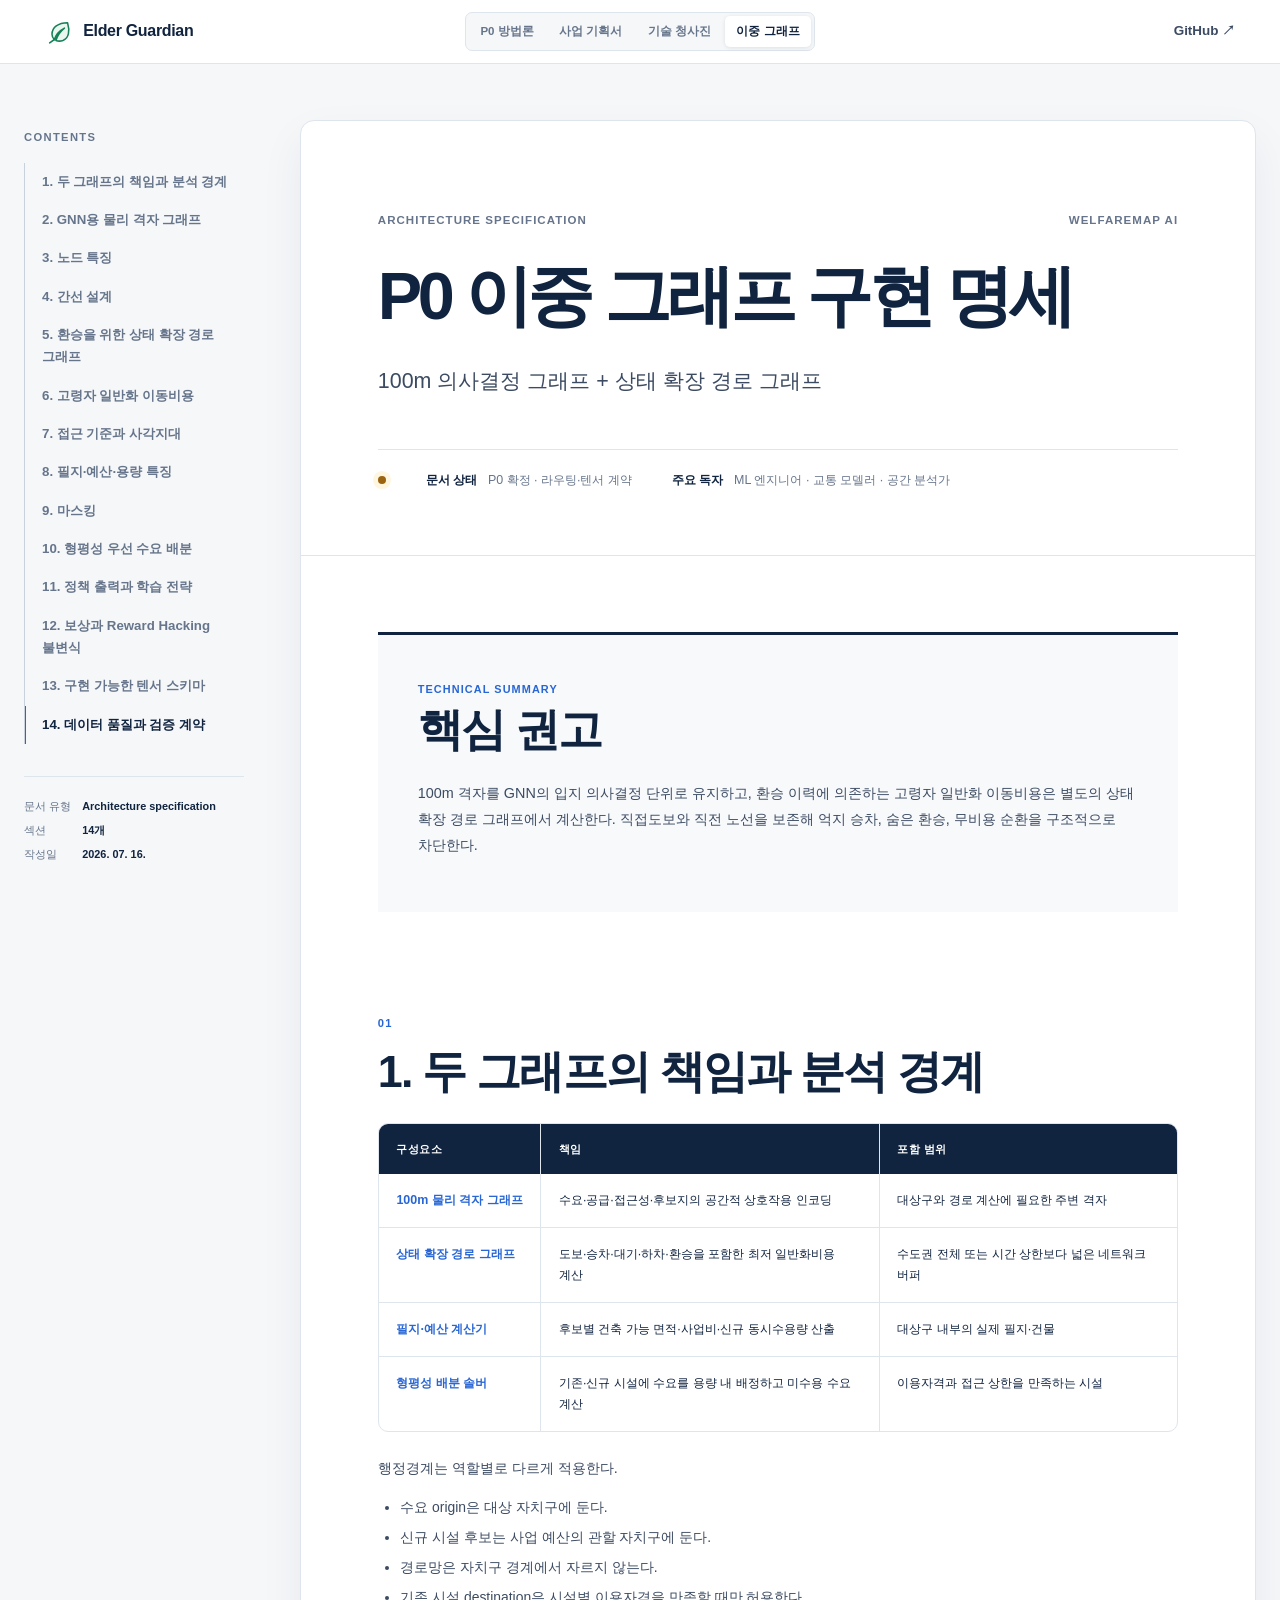
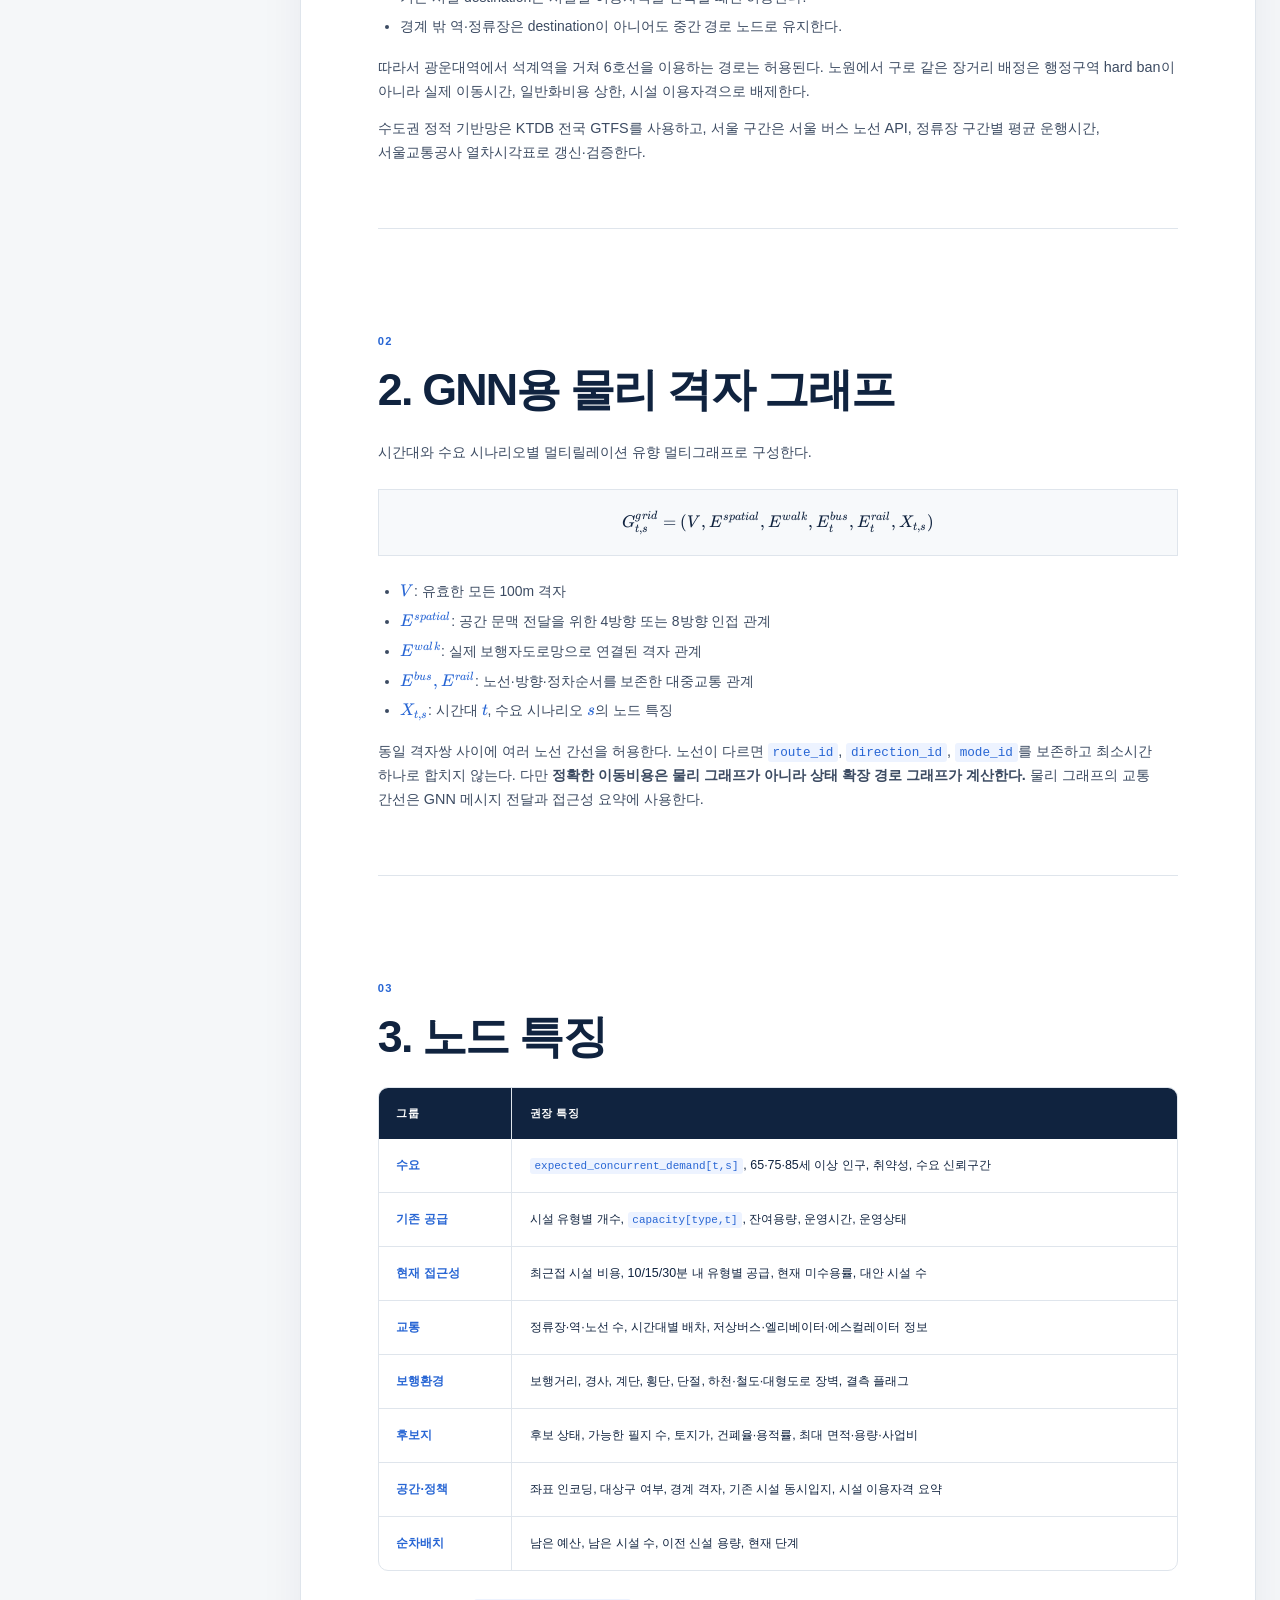
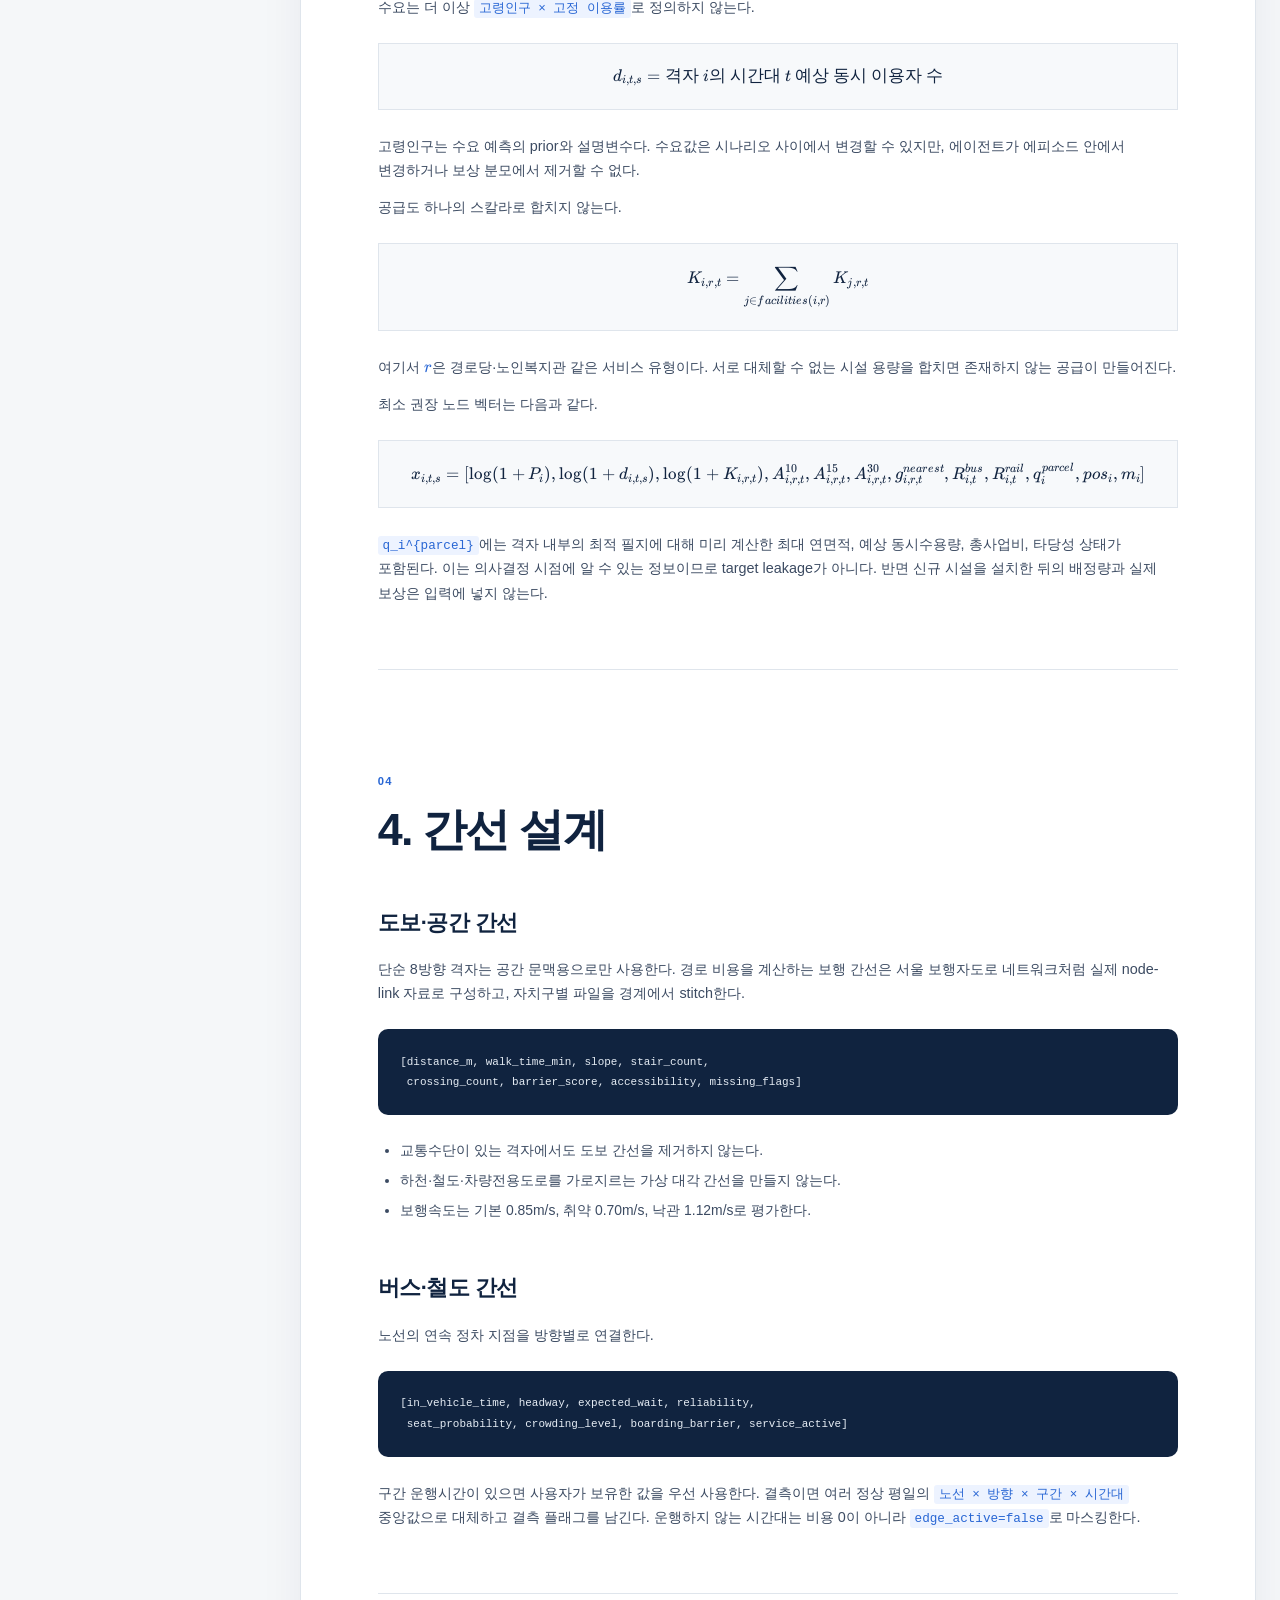
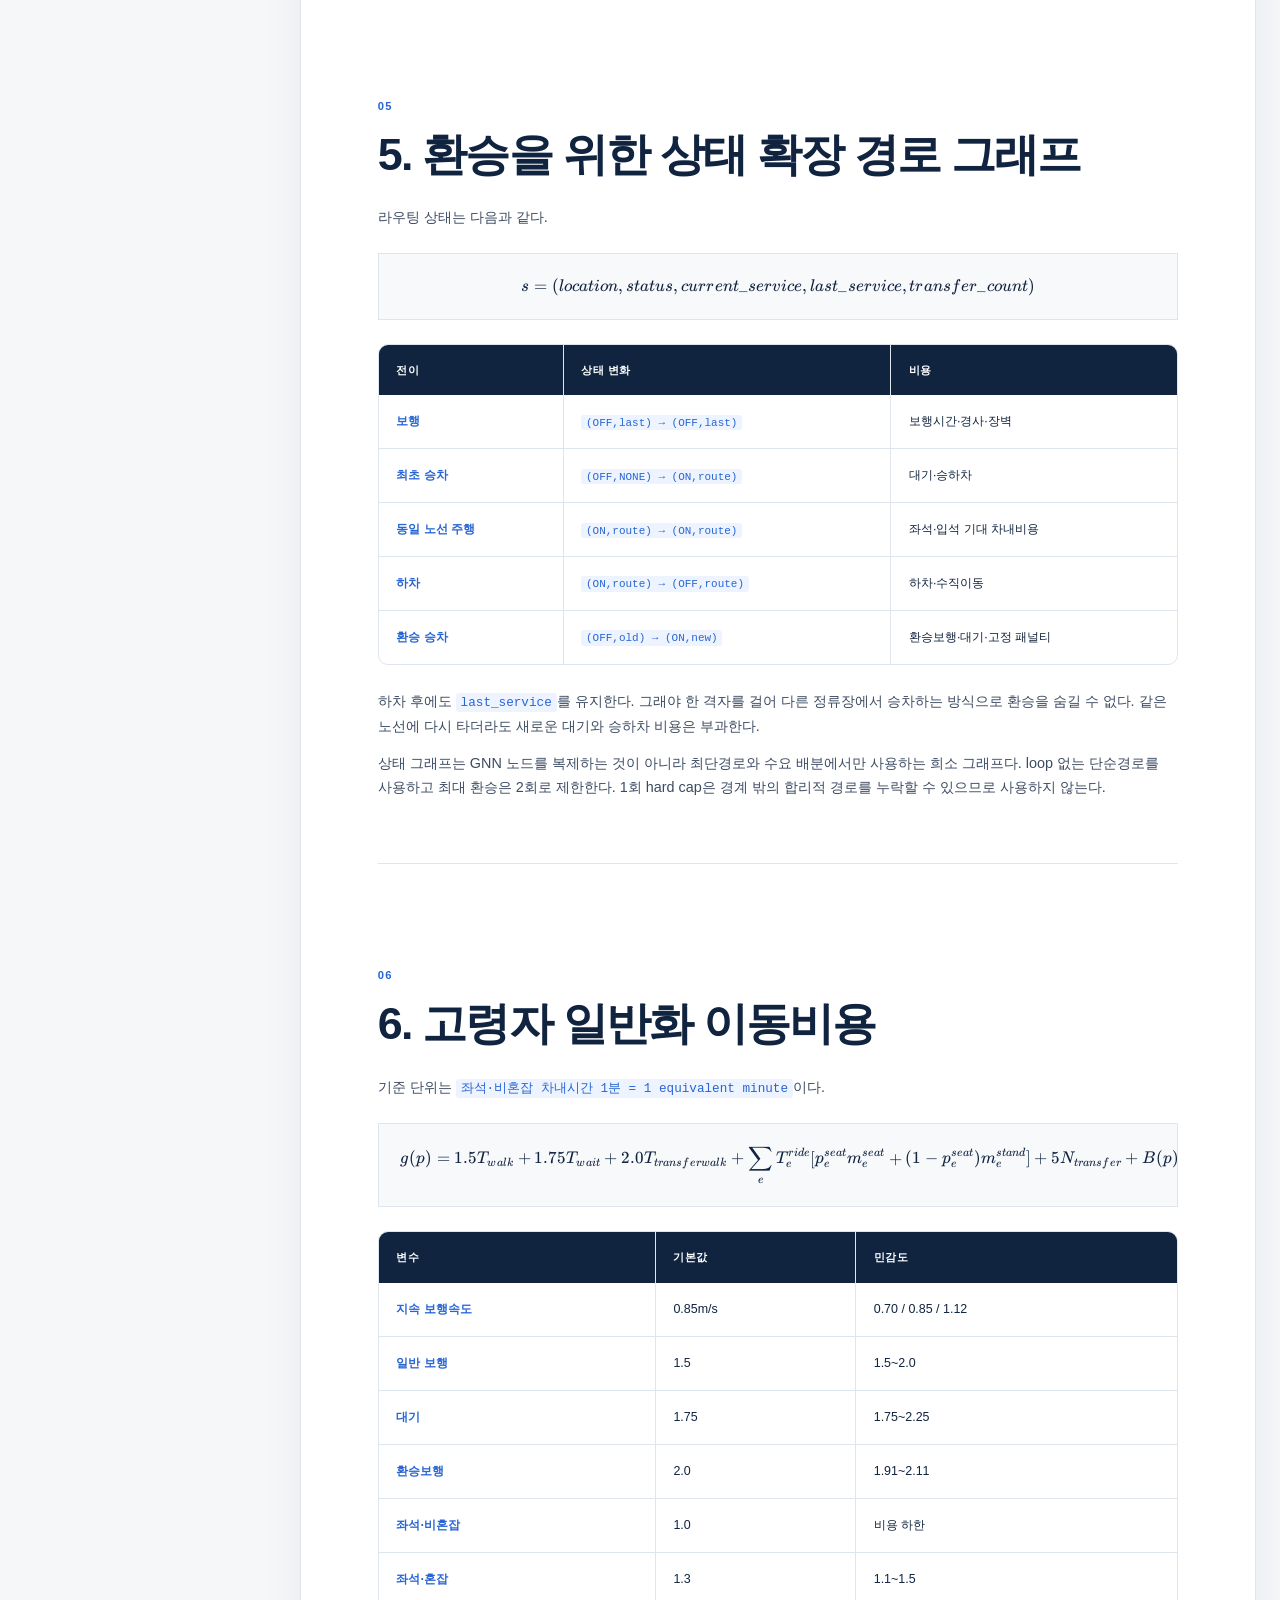
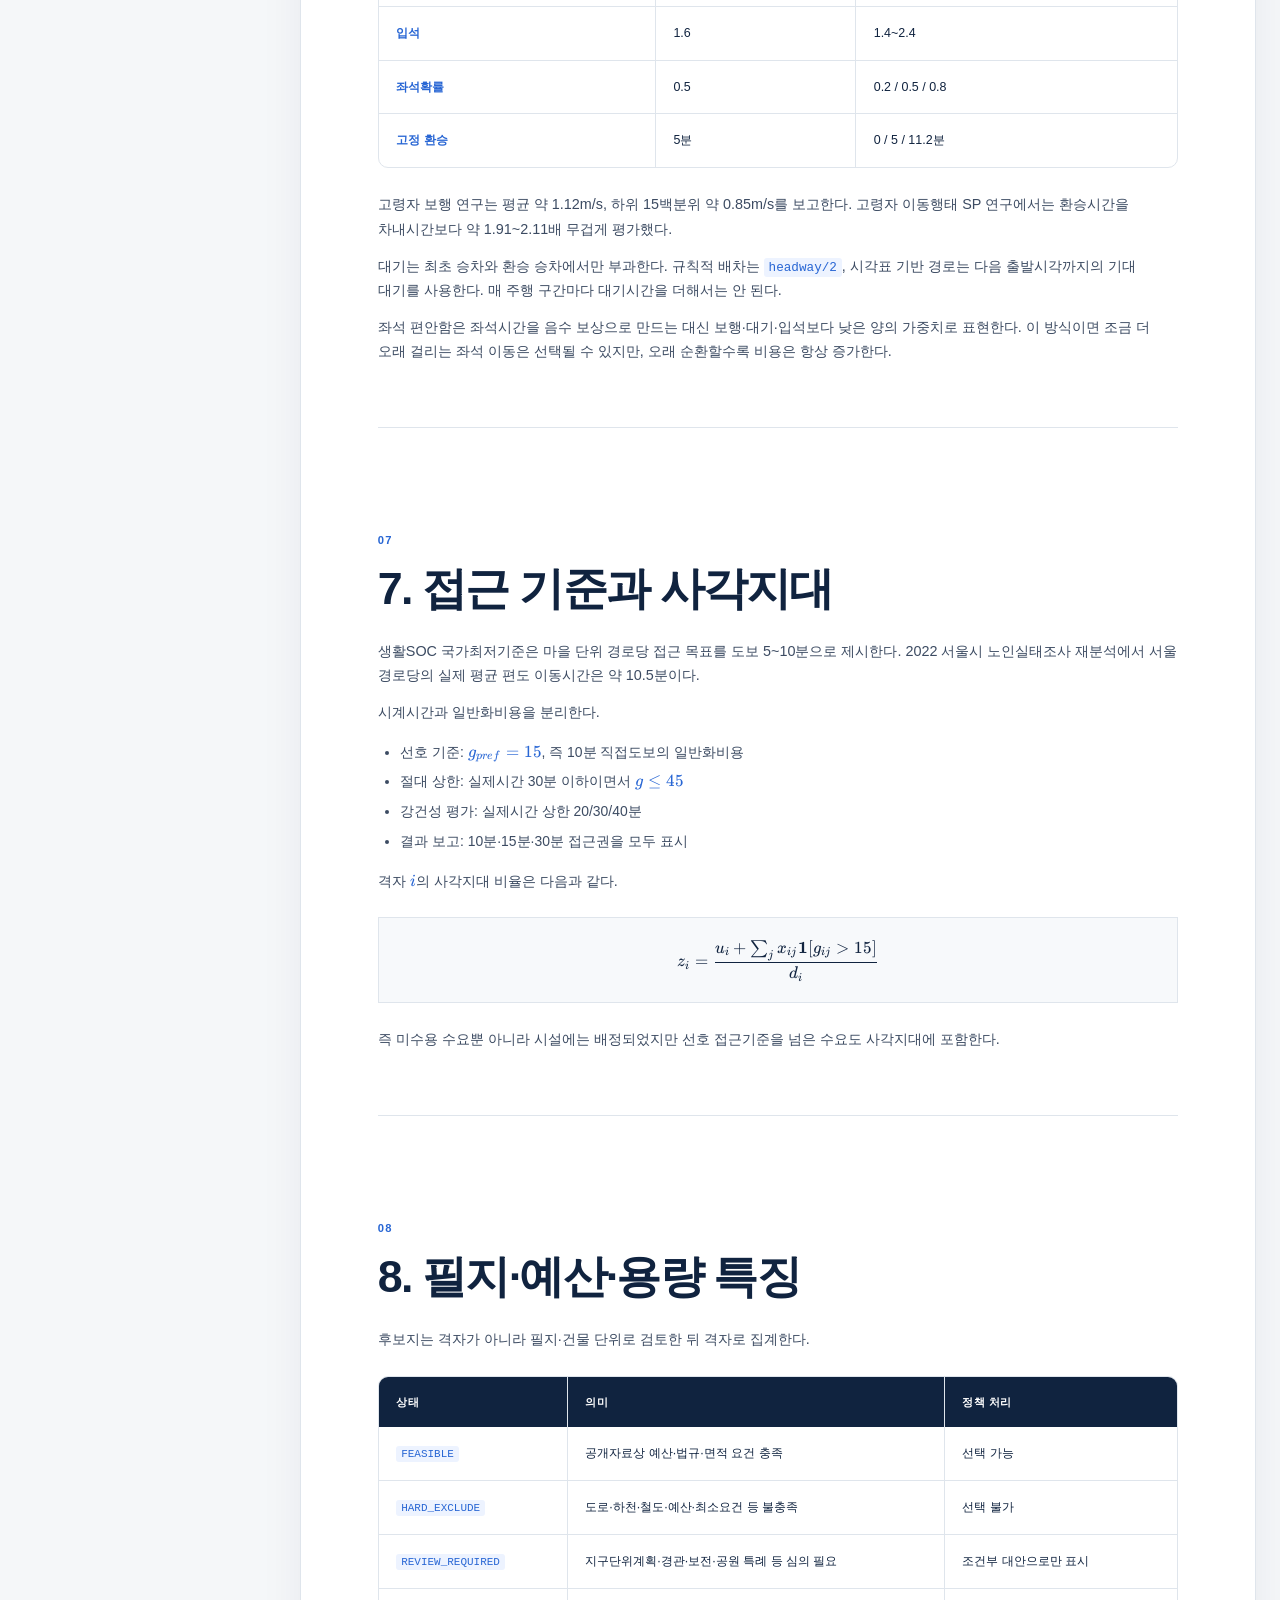
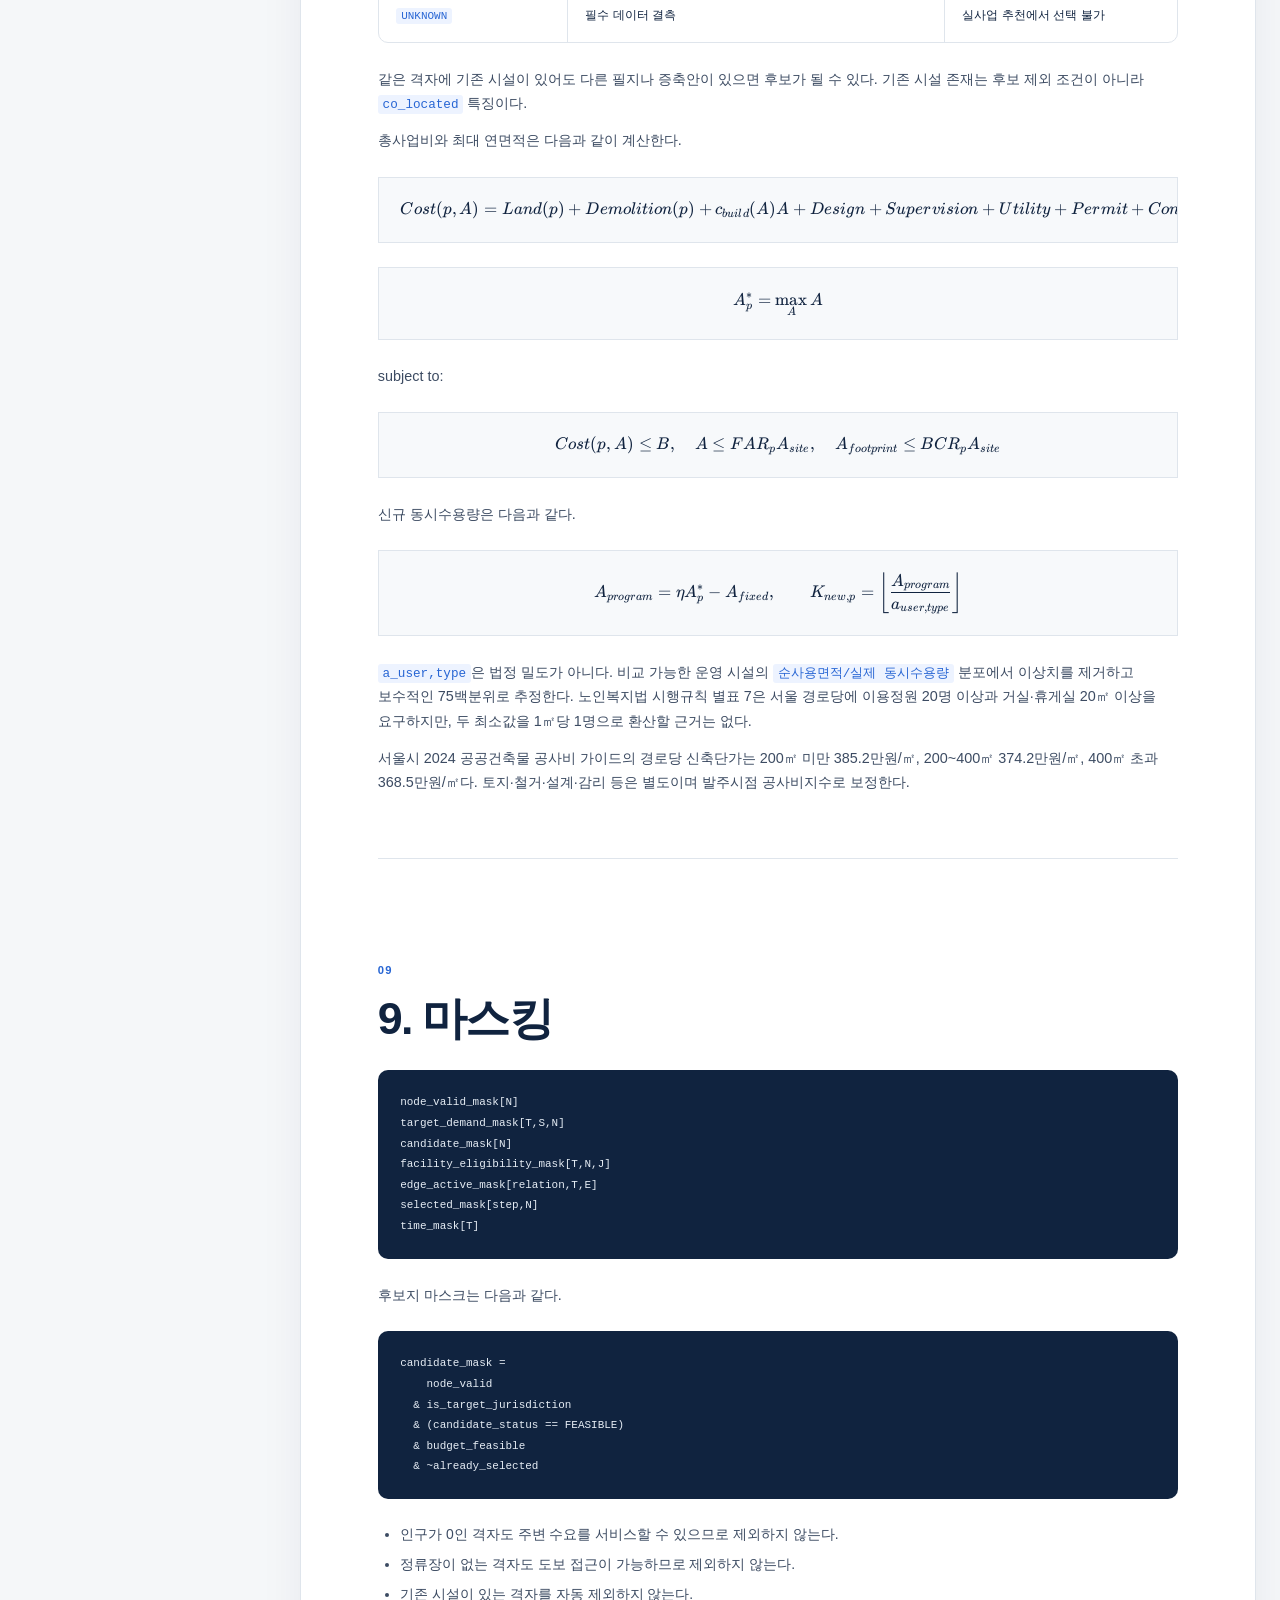
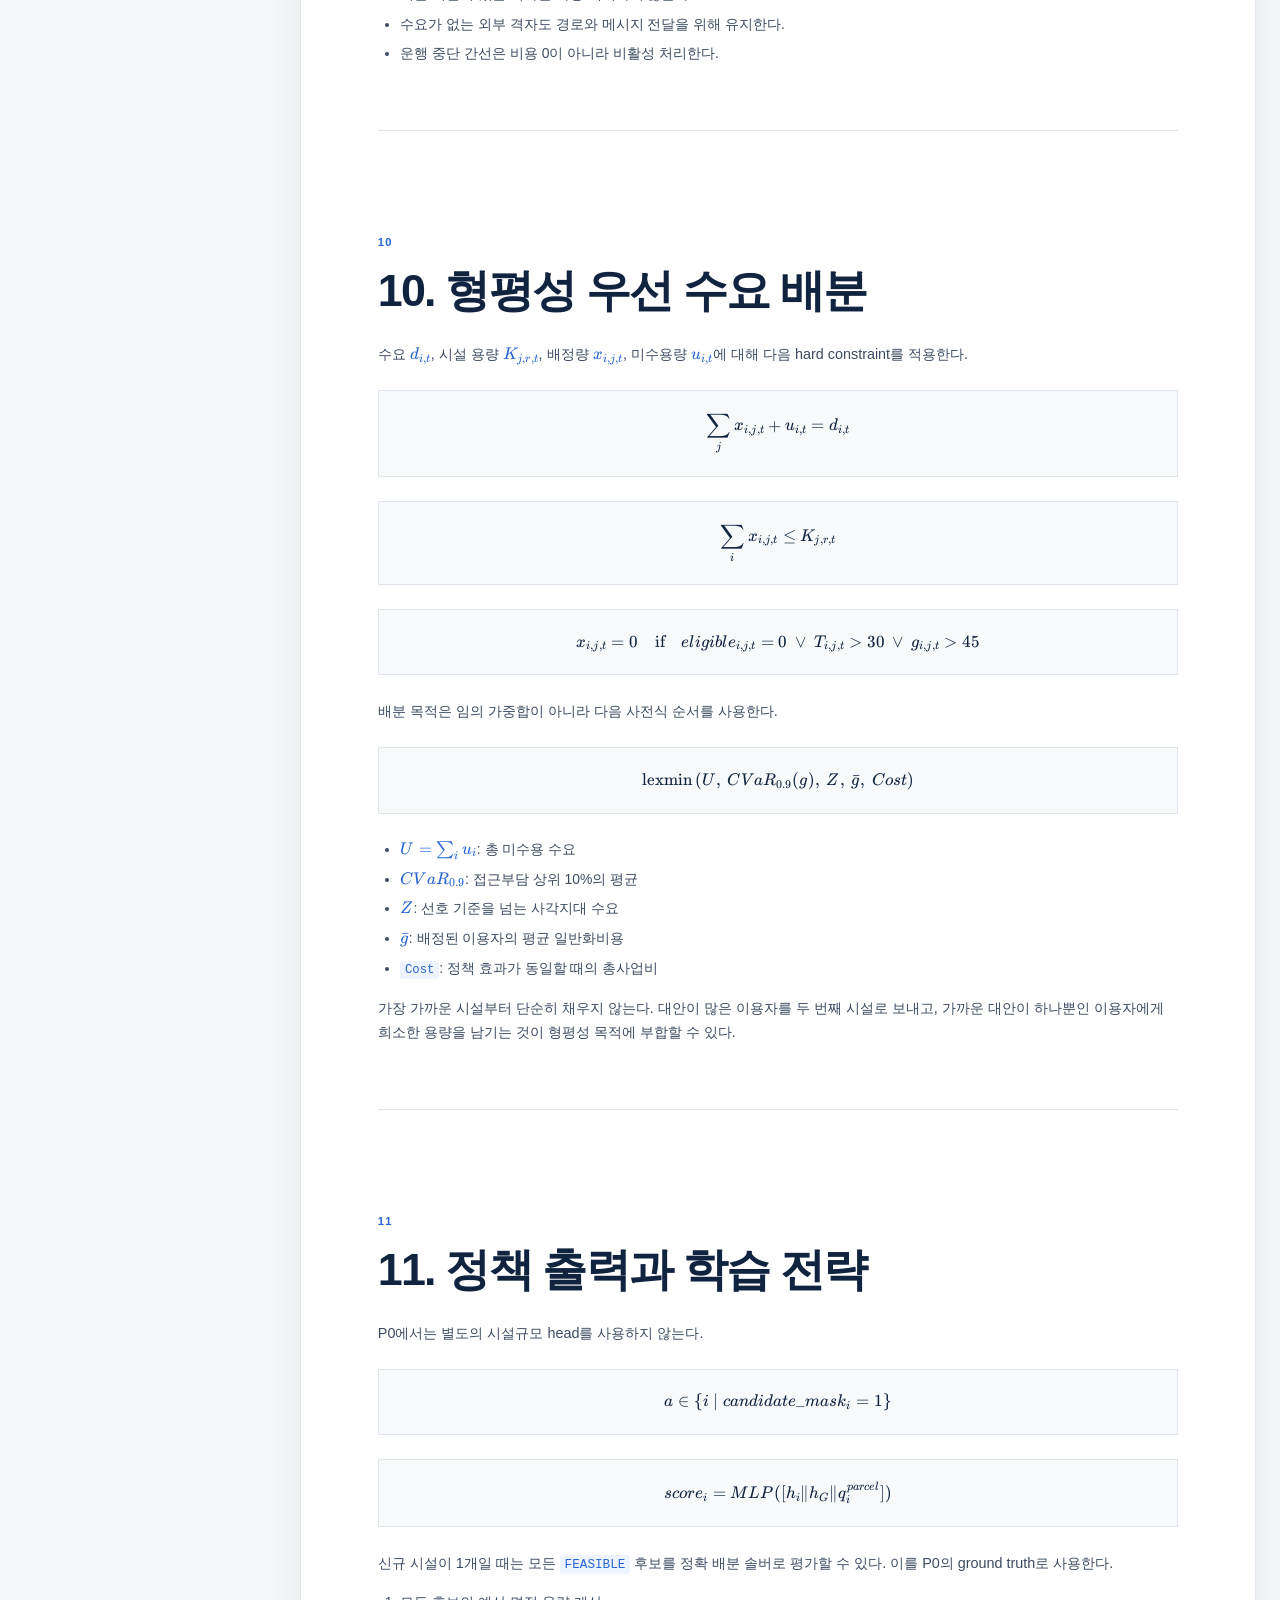
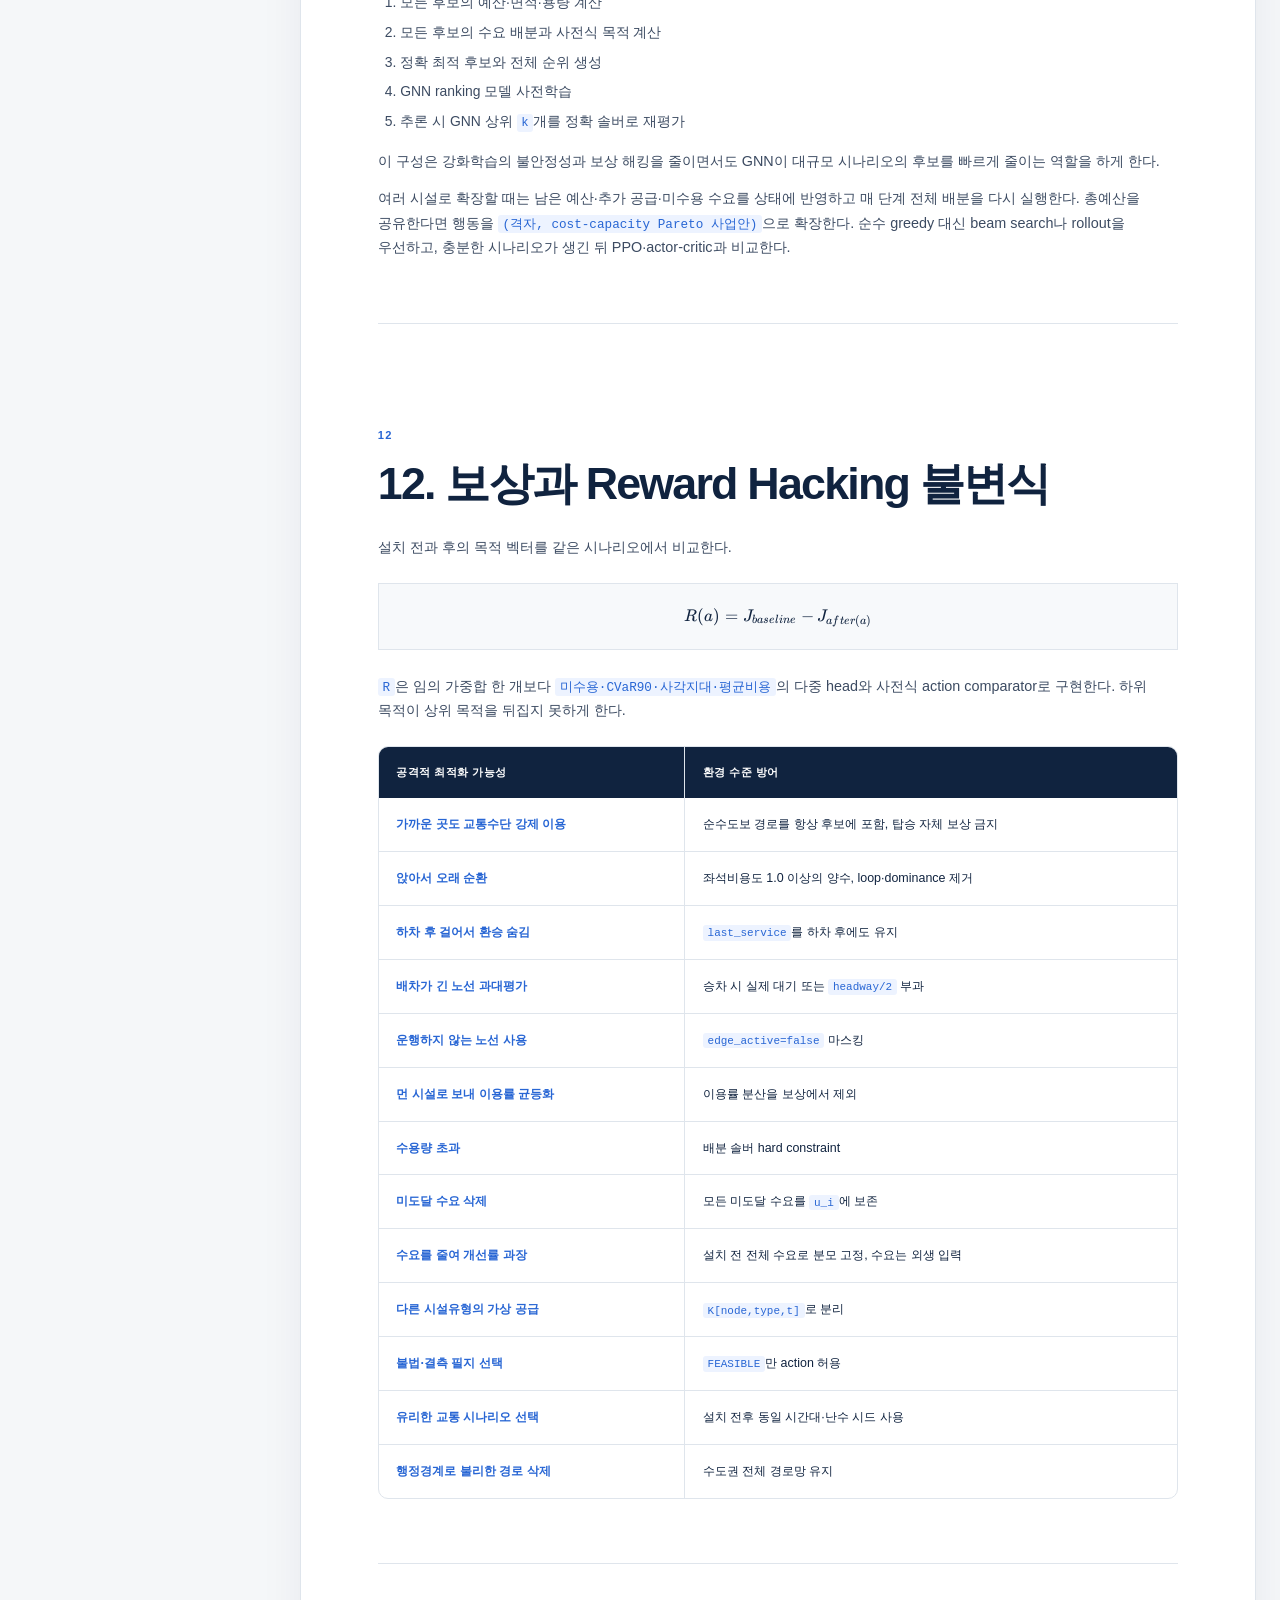
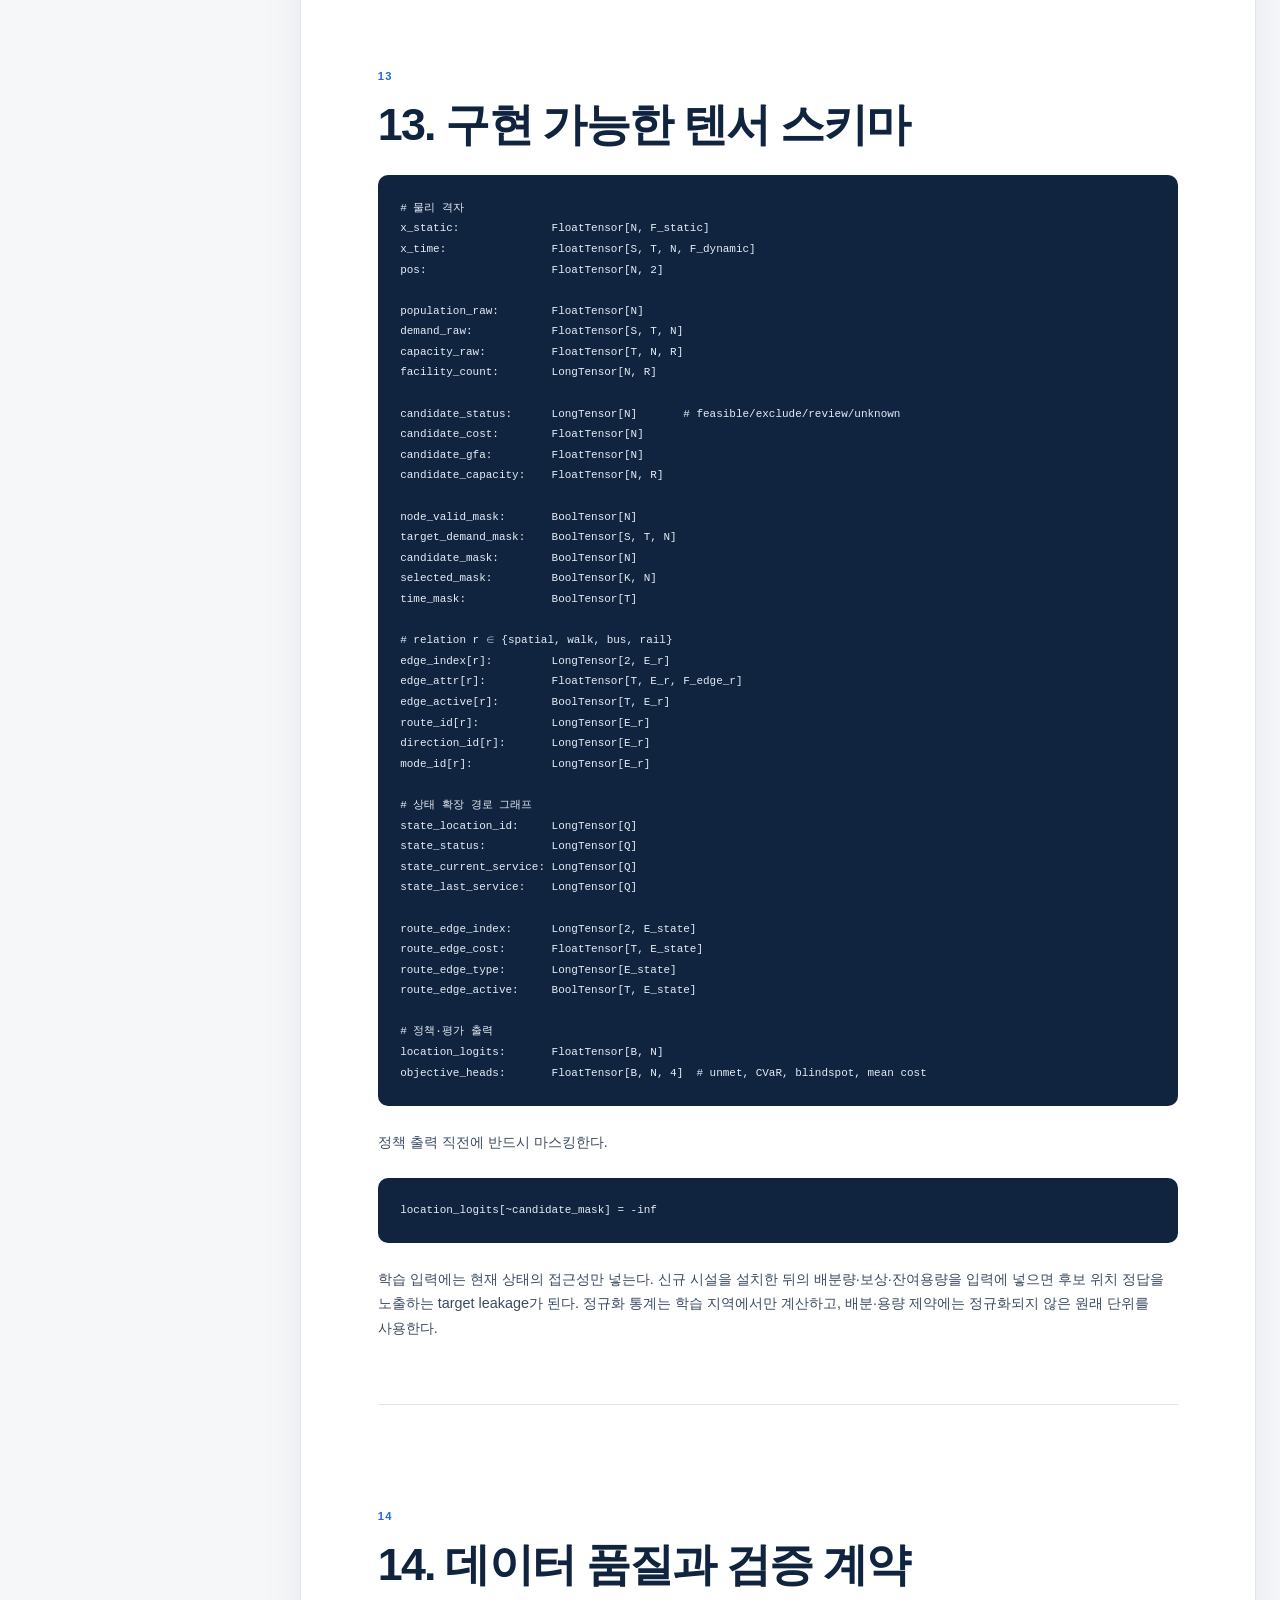
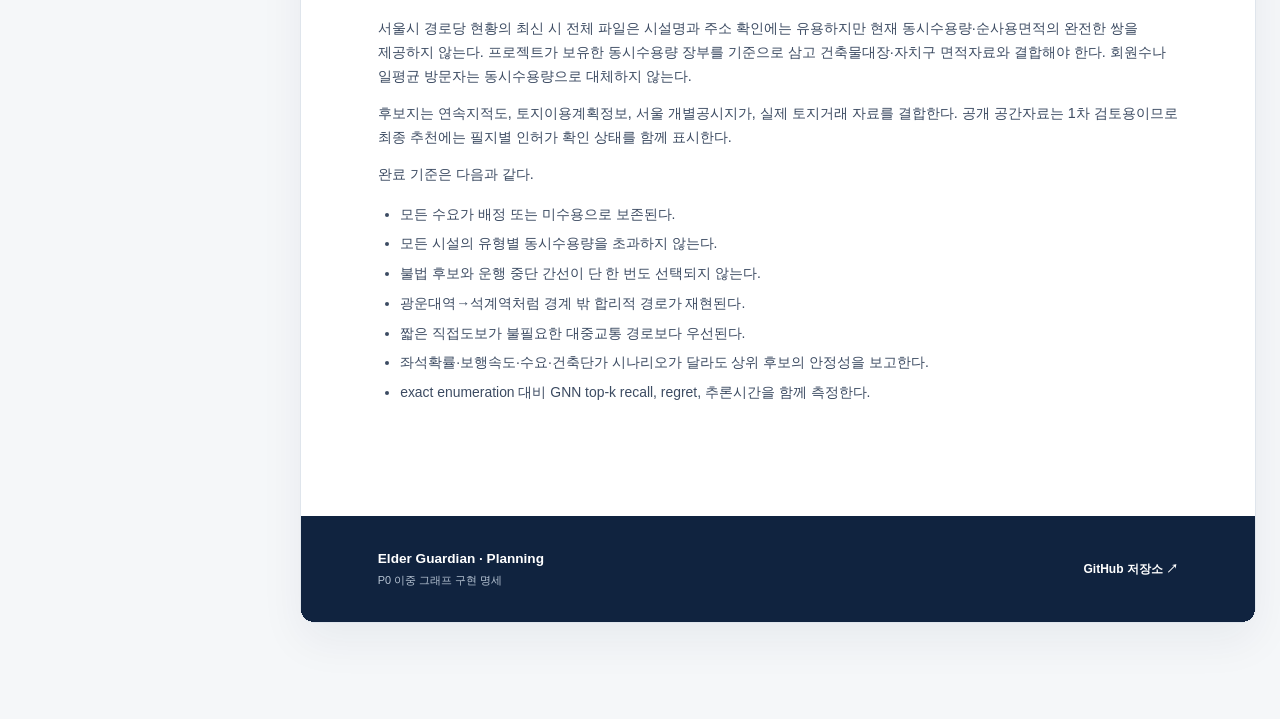
==== commit 11edc386: "docs(pages): 생성 문서 메타데이터 동기화 P0 확정 범위에 맞춘 제목, 부제, 상태, 작성일과 공통 탐색명 갱신  세 Markdown 생성 페이지의 헤더와 요약 일관성 " ====
--- a/site/dual-graph-recommendation.html
+++ b/site/dual-graph-recommendation.html
@@ -1,7 +1,7 @@
-<!doctype html><html lang="ko"><head><meta charset="UTF-8" /><meta name="viewport" content="width=device-width, initial-scale=1.0" /><meta name="description" content="물리 격자 그래프 + 경로 상태 그래프의 이중 구조" /><meta name="theme-color" content="#10233f" /><title>이중 그래프 설계 권고안 | Elder Guardian</title><link rel="stylesheet" href="./vendor/katex/katex.min.css" /><link rel="stylesheet" href="./report.css" /><script defer src="./report.js"></script></head><body><a class="skip-link" href="#content">본문으로 건너뛰기</a>
-<header class="topbar"><a class="brand" href="./index.html" aria-label="Elder Guardian 방법론 보고서로"><svg viewBox="0 0 36 36" aria-hidden="true"><path d="M29 6C17 6 9 12 9 21c0 3 1 5 3 7 2-7 7-12 13-15-5 4-9 9-11 16 3 1 6 1 9 0 8-3 9-13 6-23Z"/><path d="m13 27-7 5"/></svg><span>Elder Guardian</span></a><nav class="document-nav" aria-label="문서 탐색"><a href="./index.html">방법론</a><a href="./planning.html">사업 기획서</a><a href="./technical-blueprint.html">기술 청사진</a><a class="active" aria-current="page" href="./dual-graph-recommendation.html">이중 그래프</a></nav><a class="github" href="https://github.com/Elder-Gardian/Planning" target="_blank" rel="noreferrer">GitHub <span aria-hidden="true">↗</span></a></header>
-<div class="page-shell document-shell" id="top"><aside class="toc document-toc" aria-label="이중 그래프 설계 권고안 목차"><p>Contents</p><nav><a href="#section-1">1. 두 그래프의 책임과 분석 경계</a><a href="#section-2">2. GNN용 물리 격자 그래프</a><a href="#section-3">3. 노드 특징</a><a href="#section-4">4. 간선 설계</a><a href="#section-5">5. 환승을 위한 상태 확장 경로 그래프</a><a href="#section-6">6. 고령자 일반화 이동비용</a><a href="#section-7">7. 접근 기준과 사각지대</a><a href="#section-8">8. 필지·예산·용량 특징</a><a href="#section-9">9. 마스킹</a><a href="#section-10">10. 형평성 우선 수요 배분</a><a href="#section-11">11. 정책 출력과 학습 전략</a><a href="#section-12">12. 보상과 Reward Hacking 불변식</a><a href="#section-13">13. 구현 가능한 텐서 스키마</a><a href="#section-14">14. 데이터 품질과 검증 계약</a></nav><div class="toc-meta"><span>문서 유형</span><strong>Architecture recommendation</strong><span>섹션</span><strong>14개</strong><span>작성일</span><strong>2026. 07. 16.</strong></div></aside>
-<main class="report document-report" id="content"><header class="report-header document-header"><div class="mobile-document-nav"><nav class="document-nav" aria-label="문서 탐색"><a href="./index.html">방법론</a><a href="./planning.html">사업 기획서</a><a href="./technical-blueprint.html">기술 청사진</a><a class="active" aria-current="page" href="./dual-graph-recommendation.html">이중 그래프</a></nav></div><div class="report-meta"><span>Architecture recommendation</span><span>WelfareMap AI</span></div><h1>이중 그래프 설계 권고안</h1><p class="dek">물리 격자 그래프 + 경로 상태 그래프의 이중 구조</p><div class="report-status"><span class="status-dot"></span><p><strong>문서 상태</strong> 모델 구조 권고 · 구현 기준</p><p><strong>주요 독자</strong> ML 엔지니어 · 교통 모델러 · 공간 분석가</p></div></header><article class="document-content"><section class="document-summary"><span>Technical summary</span><h2>핵심 권고</h2><p>100m 격자 하나를 하나의 물리 노드로 유지하면서, 환승 비용처럼 이전 이동수단에 의존하는 비용은 별도의 상태 확장 라우팅 그래프에서 계산한다. 격자 노드만으로 환승을 표현할 때 발생하는 패널티 누락과 동일 격자 내 무료 환승 문제를 이중 구조로 방지한다.</p></section><section class="document-section" id="section-1"><div class="document-section-index">01</div><h2>1. 두 그래프의 책임과 분석 경계</h2>
+<!doctype html><html lang="ko"><head><meta charset="UTF-8" /><meta name="viewport" content="width=device-width, initial-scale=1.0" /><meta name="description" content="100m 의사결정 그래프 + 상태 확장 경로 그래프" /><meta name="theme-color" content="#10233f" /><title>P0 이중 그래프 구현 명세 | Elder Guardian</title><link rel="stylesheet" href="./vendor/katex/katex.min.css" /><link rel="stylesheet" href="./report.css" /><script defer src="./report.js"></script></head><body><a class="skip-link" href="#content">본문으로 건너뛰기</a>
+<header class="topbar"><a class="brand" href="./index.html" aria-label="Elder Guardian 방법론 보고서로"><svg viewBox="0 0 36 36" aria-hidden="true"><path d="M29 6C17 6 9 12 9 21c0 3 1 5 3 7 2-7 7-12 13-15-5 4-9 9-11 16 3 1 6 1 9 0 8-3 9-13 6-23Z"/><path d="m13 27-7 5"/></svg><span>Elder Guardian</span></a><nav class="document-nav" aria-label="문서 탐색"><a href="./index.html">P0 방법론</a><a href="./planning.html">사업 기획서</a><a href="./technical-blueprint.html">기술 청사진</a><a class="active" aria-current="page" href="./dual-graph-recommendation.html">이중 그래프</a></nav><a class="github" href="https://github.com/Elder-Gardian/Planning" target="_blank" rel="noreferrer">GitHub <span aria-hidden="true">↗</span></a></header>
+<div class="page-shell document-shell" id="top"><aside class="toc document-toc" aria-label="P0 이중 그래프 구현 명세 목차"><p>Contents</p><nav><a href="#section-1">1. 두 그래프의 책임과 분석 경계</a><a href="#section-2">2. GNN용 물리 격자 그래프</a><a href="#section-3">3. 노드 특징</a><a href="#section-4">4. 간선 설계</a><a href="#section-5">5. 환승을 위한 상태 확장 경로 그래프</a><a href="#section-6">6. 고령자 일반화 이동비용</a><a href="#section-7">7. 접근 기준과 사각지대</a><a href="#section-8">8. 필지·예산·용량 특징</a><a href="#section-9">9. 마스킹</a><a href="#section-10">10. 형평성 우선 수요 배분</a><a href="#section-11">11. 정책 출력과 학습 전략</a><a href="#section-12">12. 보상과 Reward Hacking 불변식</a><a href="#section-13">13. 구현 가능한 텐서 스키마</a><a href="#section-14">14. 데이터 품질과 검증 계약</a></nav><div class="toc-meta"><span>문서 유형</span><strong>Architecture specification</strong><span>섹션</span><strong>14개</strong><span>작성일</span><strong>2026. 07. 16.</strong></div></aside>
+<main class="report document-report" id="content"><header class="report-header document-header"><div class="mobile-document-nav"><nav class="document-nav" aria-label="문서 탐색"><a href="./index.html">P0 방법론</a><a href="./planning.html">사업 기획서</a><a href="./technical-blueprint.html">기술 청사진</a><a class="active" aria-current="page" href="./dual-graph-recommendation.html">이중 그래프</a></nav></div><div class="report-meta"><span>Architecture specification</span><span>WelfareMap AI</span></div><h1>P0 이중 그래프 구현 명세</h1><p class="dek">100m 의사결정 그래프 + 상태 확장 경로 그래프</p><div class="report-status"><span class="status-dot"></span><p><strong>문서 상태</strong> P0 확정 · 라우팅·텐서 계약</p><p><strong>주요 독자</strong> ML 엔지니어 · 교통 모델러 · 공간 분석가</p></div></header><article class="document-content"><section class="document-summary"><span>Technical summary</span><h2>핵심 권고</h2><p>100m 격자를 GNN의 입지 의사결정 단위로 유지하고, 환승 이력에 의존하는 고령자 일반화 이동비용은 별도의 상태 확장 경로 그래프에서 계산한다. 직접도보와 직전 노선을 보존해 억지 승차, 숨은 환승, 무비용 순환을 구조적으로 차단한다.</p></section><section class="document-section" id="section-1"><div class="document-section-index">01</div><h2>1. 두 그래프의 책임과 분석 경계</h2>
 <div class="table-frame document-table" role="region" aria-label="구성요소, 책임, 포함 범위" tabindex="0"><table><thead><tr><th>구성요소</th><th>책임</th><th>포함 범위</th></tr></thead><tbody><tr><th>100m 물리 격자 그래프</th><td>수요·공급·접근성·후보지의 공간적 상호작용 인코딩</td><td>대상구와 경로 계산에 필요한 주변 격자</td></tr><tr><th>상태 확장 경로 그래프</th><td>도보·승차·대기·하차·환승을 포함한 최저 일반화비용 계산</td><td>수도권 전체 또는 시간 상한보다 넓은 네트워크 버퍼</td></tr><tr><th>필지·예산 계산기</th><td>후보별 건축 가능 면적·사업비·신규 동시수용량 산출</td><td>대상구 내부의 실제 필지·건물</td></tr><tr><th>형평성 배분 솔버</th><td>기존·신규 시설에 수요를 용량 내 배정하고 미수용 수요 계산</td><td>이용자격과 접근 상한을 만족하는 시설</td></tr></tbody></table></div>
 <p>행정경계는 역할별로 다르게 적용한다.</p>
 <ul><li>수요 origin은 대상 자치구에 둔다.</li><li>신규 시설 후보는 사업 예산의 관할 자치구에 둔다.</li><li>경로망은 자치구 경계에서 자르지 않는다.</li><li>기존 시설 destination은 시설별 이용자격을 만족할 때만 허용한다.</li><li>경계 밖 역·정류장은 destination이 아니어도 중간 경로 노드로 유지한다.</li></ul>
@@ -170,4 +170,4 @@
 <p>후보지는 <a href="https://www.data.go.kr/data/15123899/openapi.do" target="_blank" rel="noreferrer">연속지적도</a>, <a href="https://www.data.go.kr/data/15123973/openapi.do" target="_blank" rel="noreferrer">토지이용계획정보</a>, <a href="https://data.seoul.go.kr/dataList/OA-1180/F/1/datasetView.do" target="_blank" rel="noreferrer">서울 개별공시지가</a>, 실제 토지거래 자료를 결합한다. 공개 공간자료는 1차 검토용이므로 최종 추천에는 필지별 인허가 확인 상태를 함께 표시한다.</p>
 <p>완료 기준은 다음과 같다.</p>
 <ul><li>모든 수요가 배정 또는 미수용으로 보존된다.</li><li>모든 시설의 유형별 동시수용량을 초과하지 않는다.</li><li>불법 후보와 운행 중단 간선이 단 한 번도 선택되지 않는다.</li><li>광운대역→석계역처럼 경계 밖 합리적 경로가 재현된다.</li><li>짧은 직접도보가 불필요한 대중교통 경로보다 우선된다.</li><li>좌석확률·보행속도·수요·건축단가 시나리오가 달라도 상위 후보의 안정성을 보고한다.</li><li>exact enumeration 대비 GNN top-k recall, regret, 추론시간을 함께 측정한다.</li></ul>
-</section></article><footer class="report-footer"><div><strong>Elder Guardian · Planning</strong><span>이중 그래프 설계 권고안</span></div><a href="https://github.com/Elder-Gardian/Planning" target="_blank" rel="noreferrer">GitHub 저장소 ↗</a></footer></main></div></body></html>+</section></article><footer class="report-footer"><div><strong>Elder Guardian · Planning</strong><span>P0 이중 그래프 구현 명세</span></div><a href="https://github.com/Elder-Gardian/Planning" target="_blank" rel="noreferrer">GitHub 저장소 ↗</a></footer></main></div></body></html>
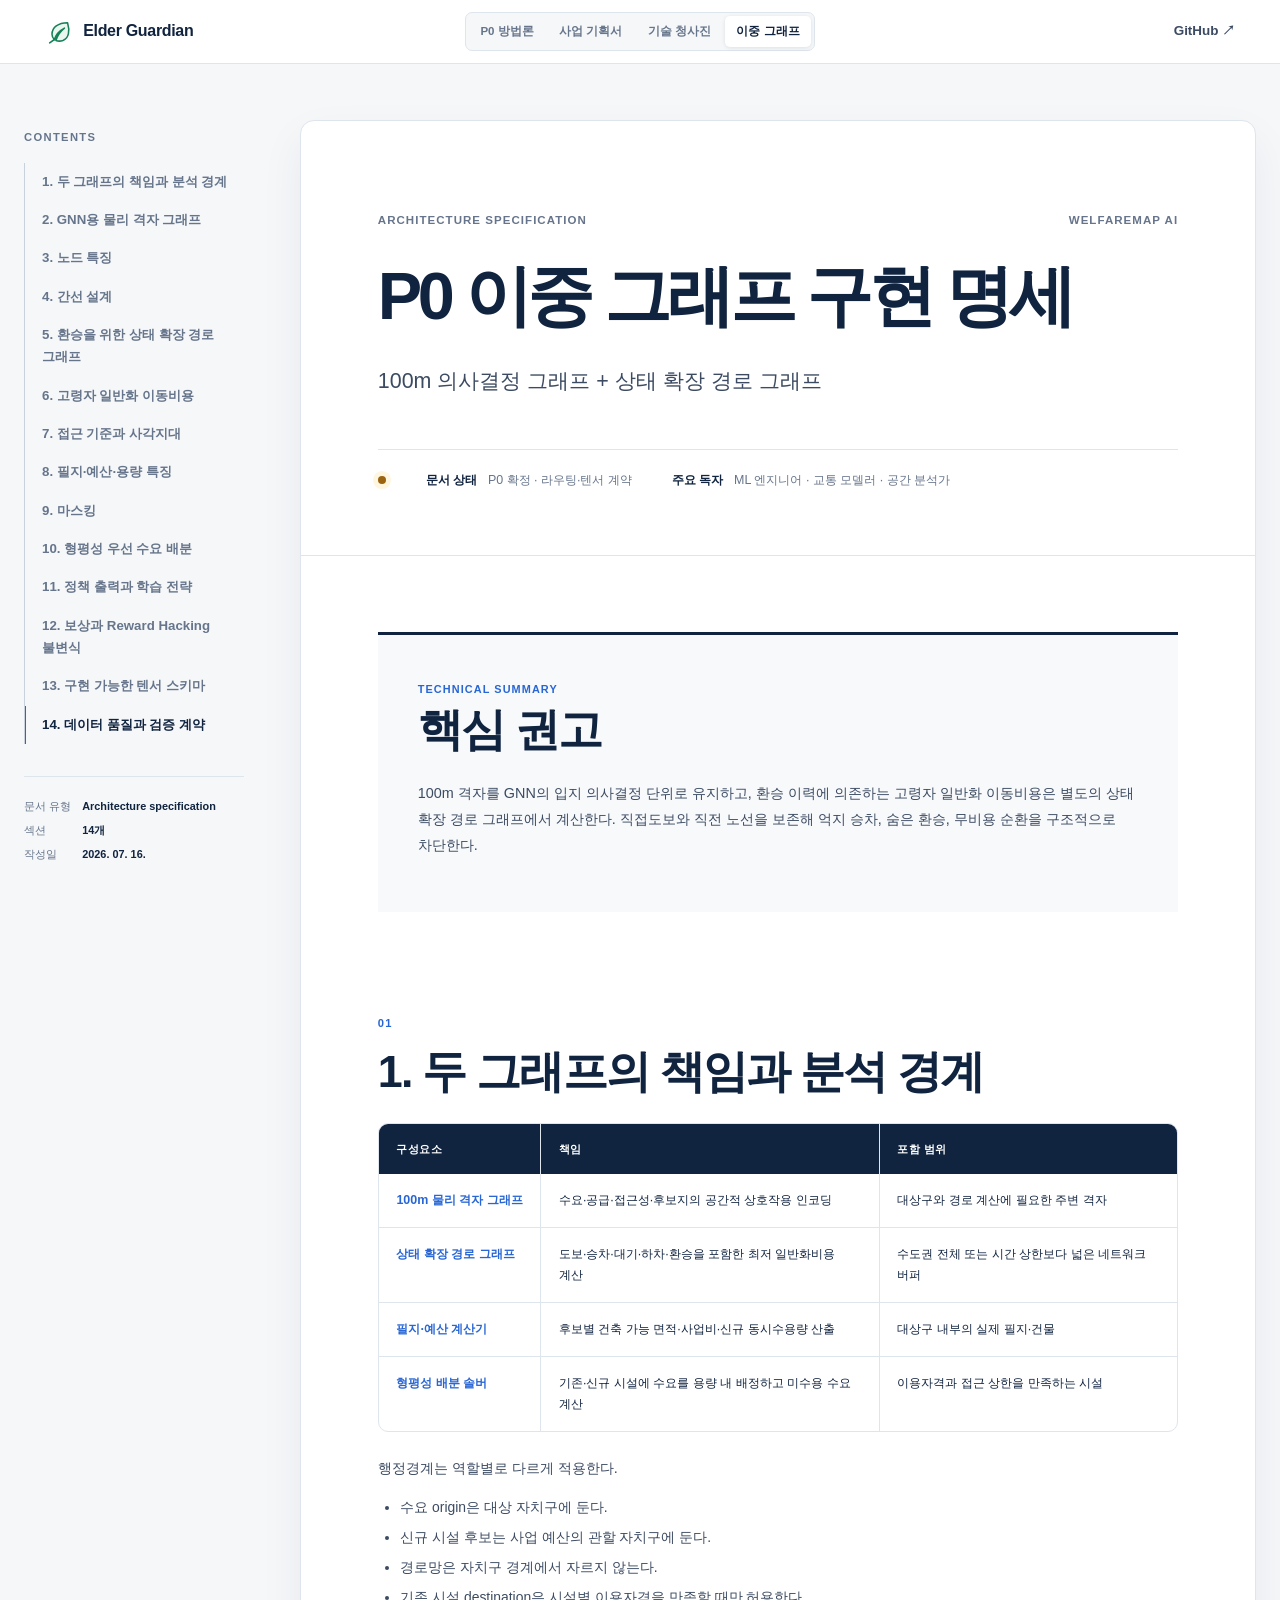
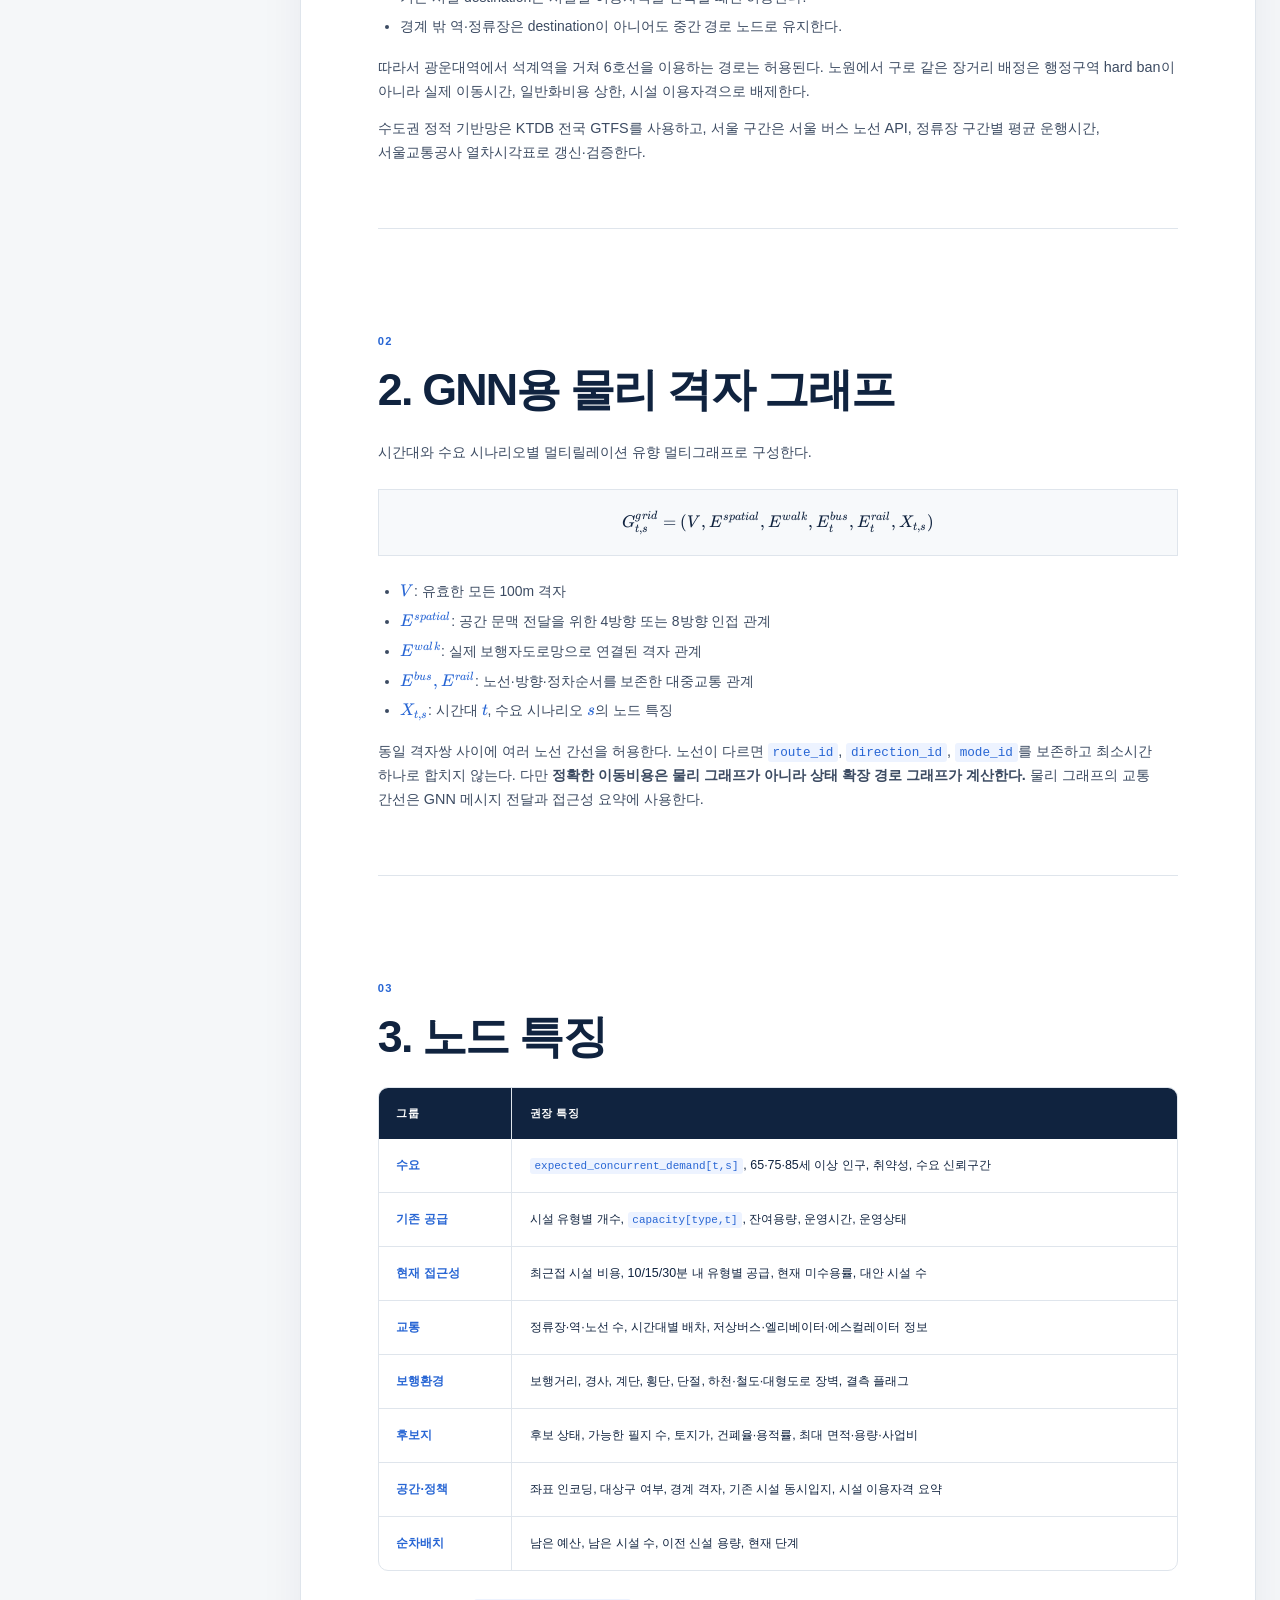
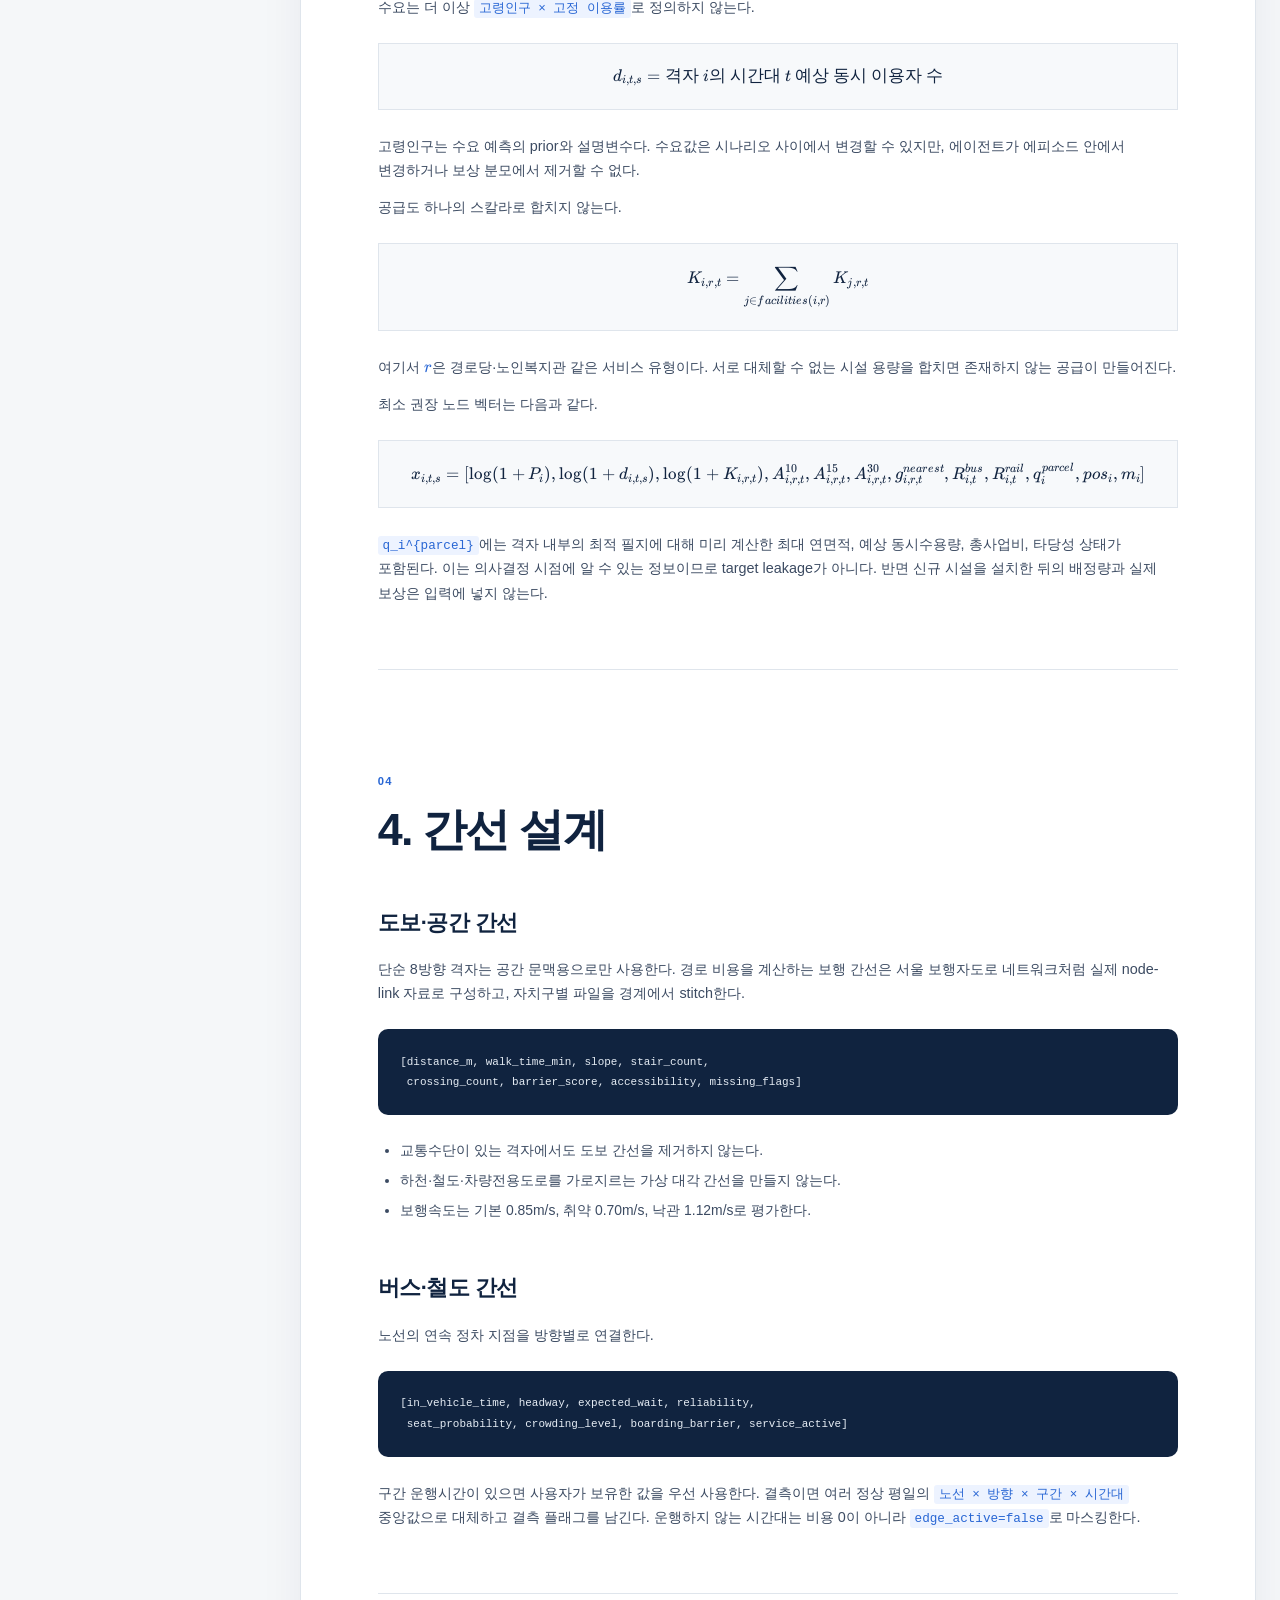
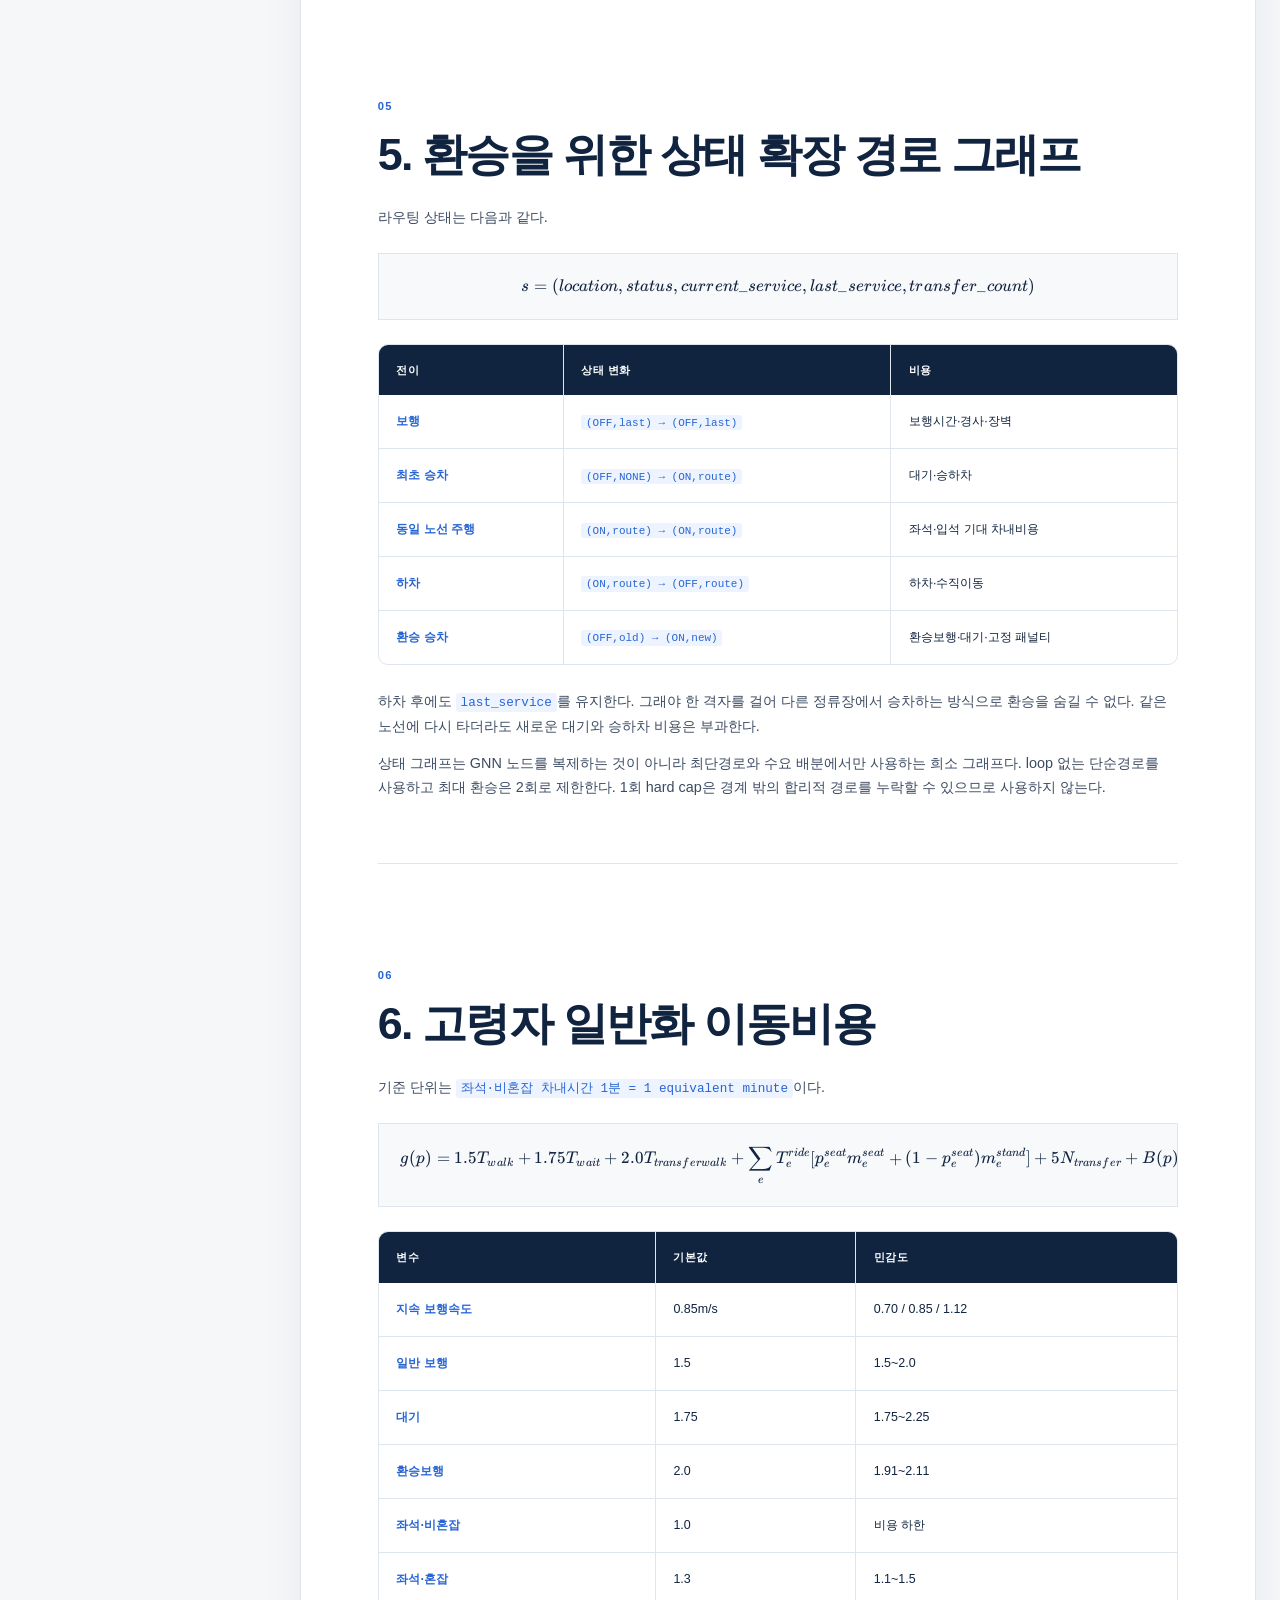
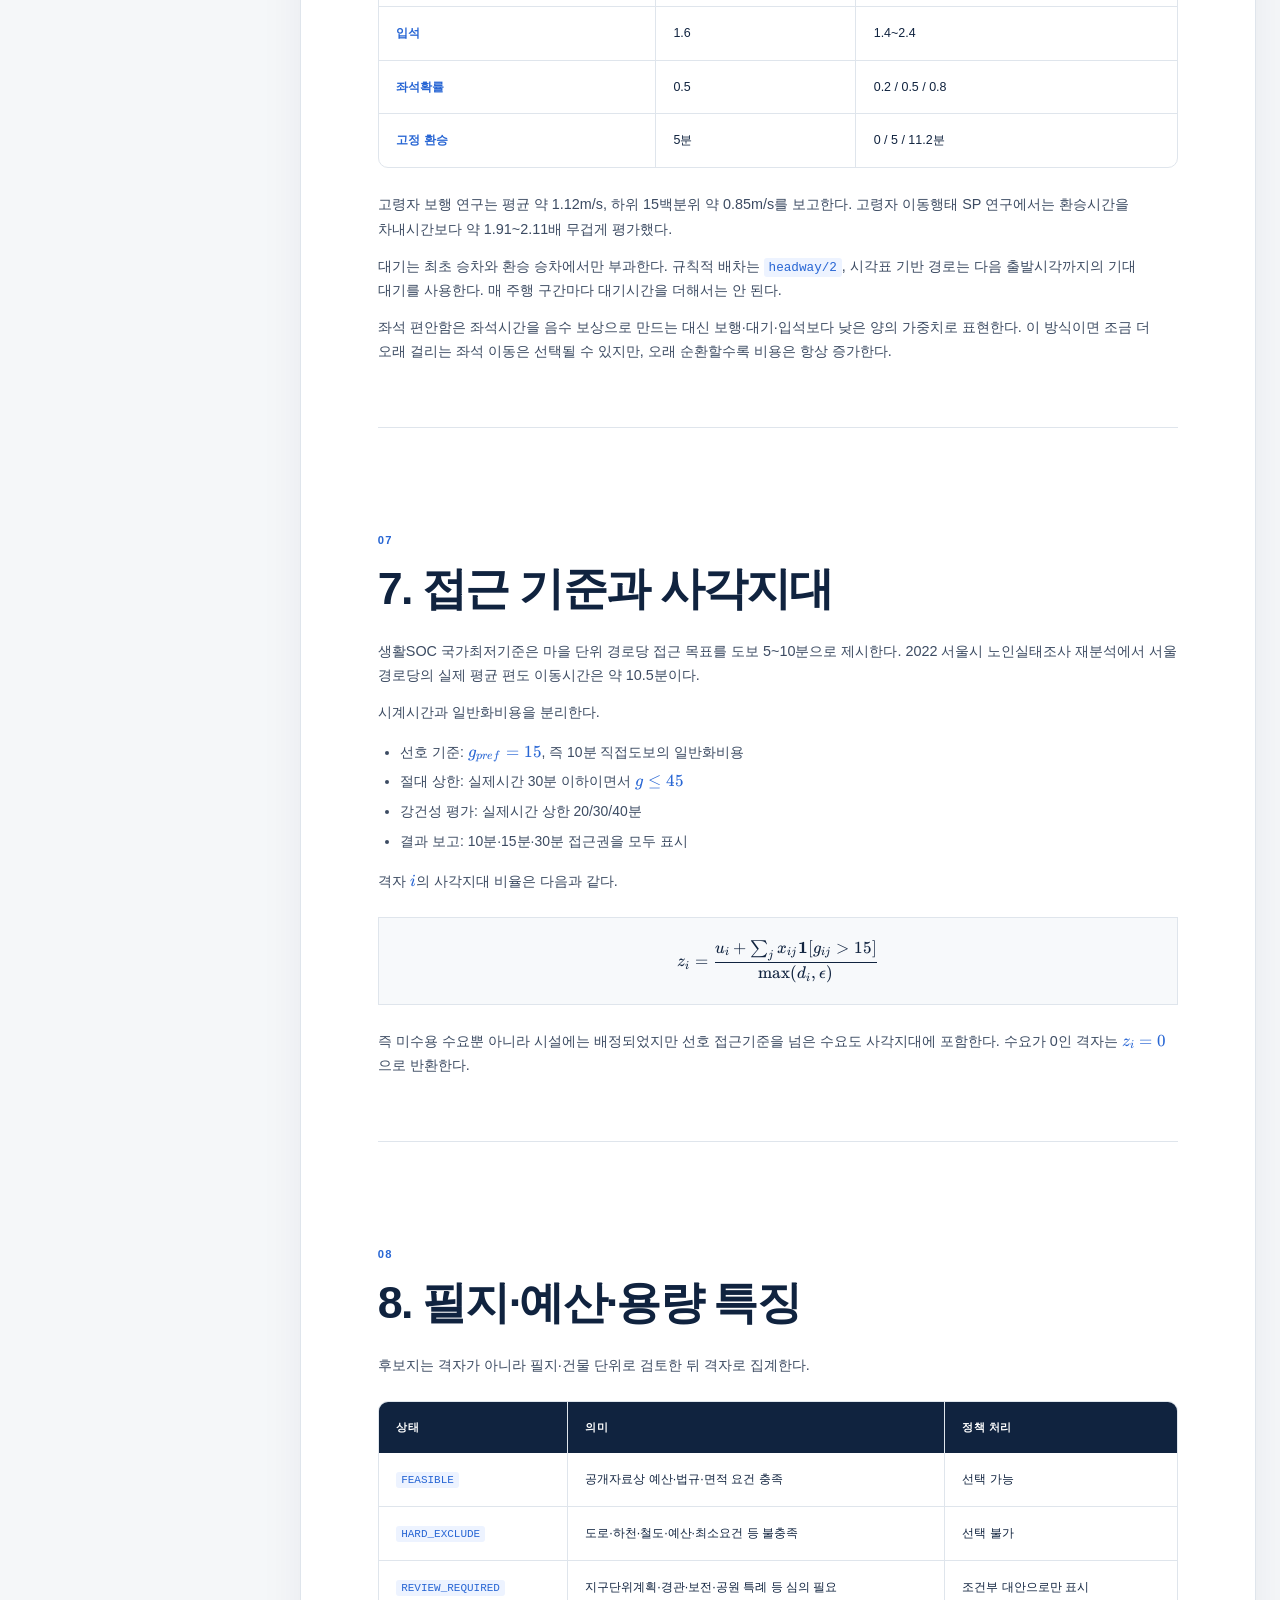
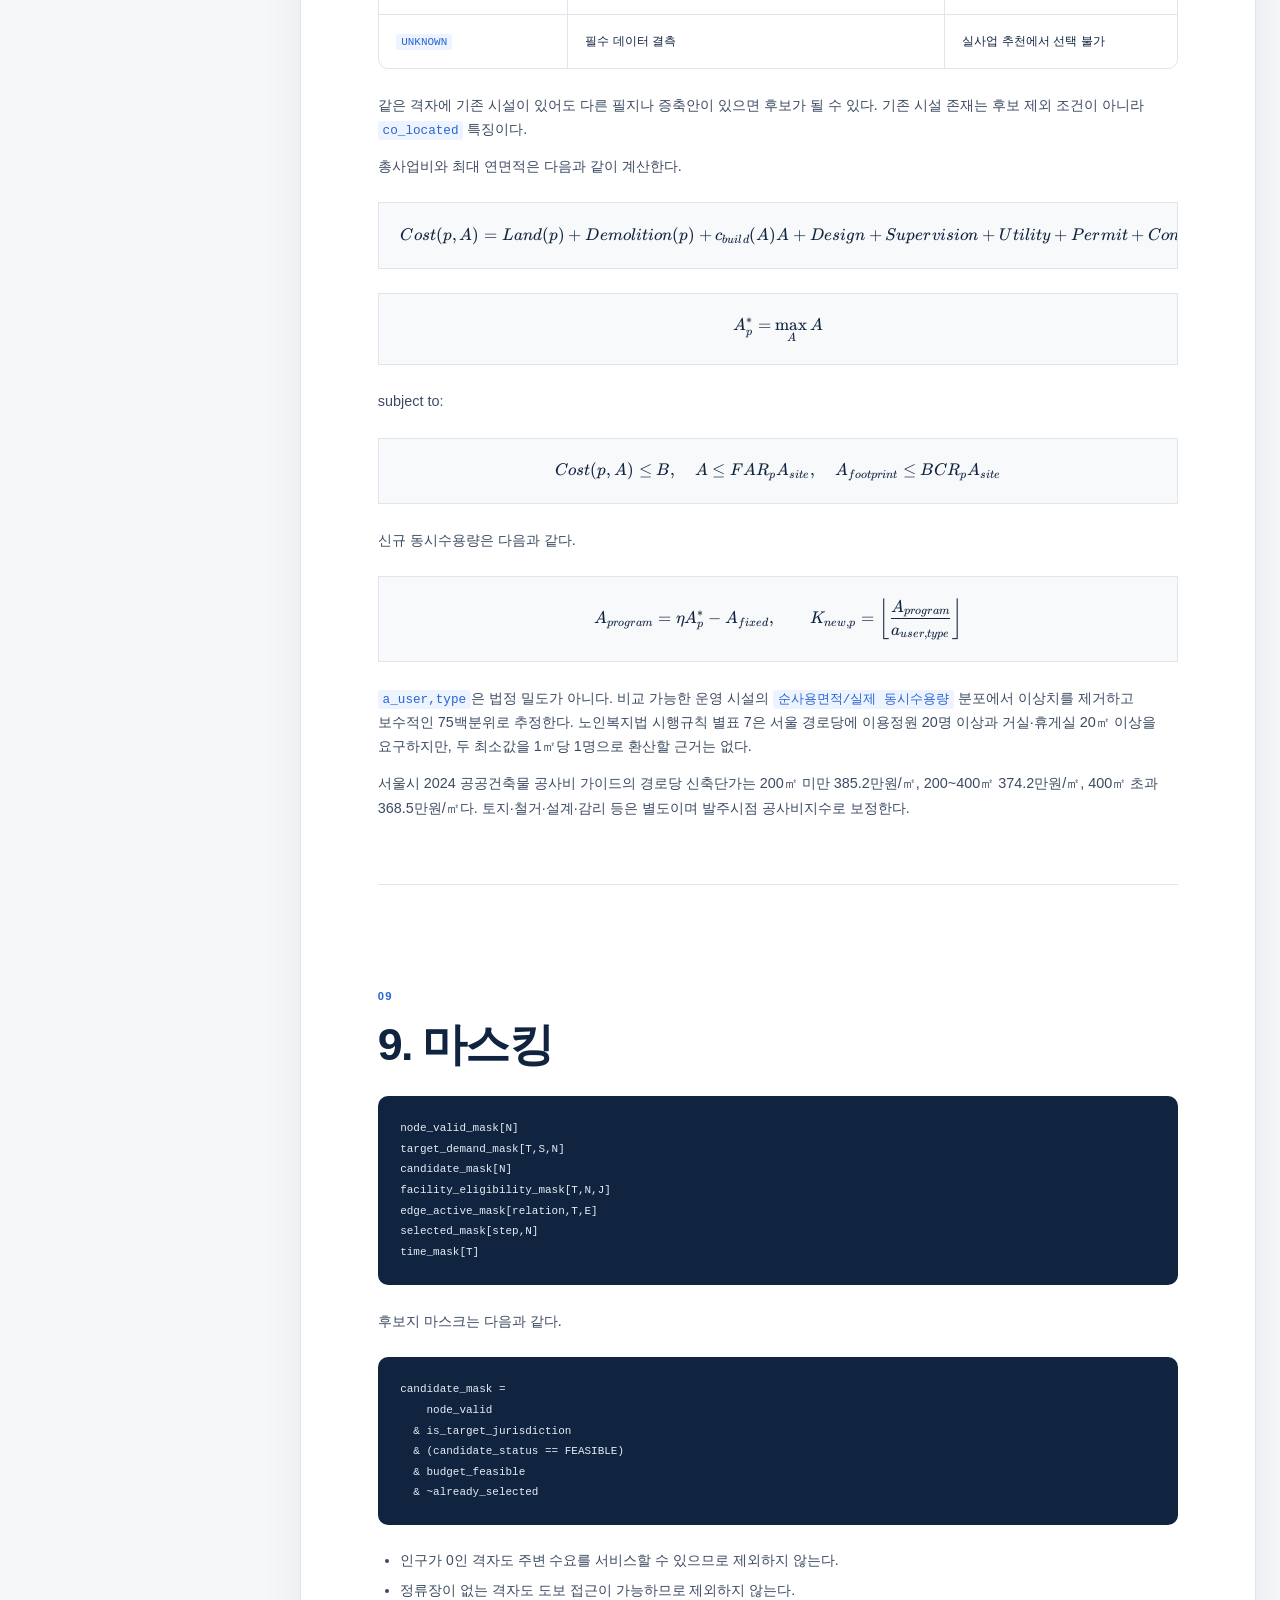
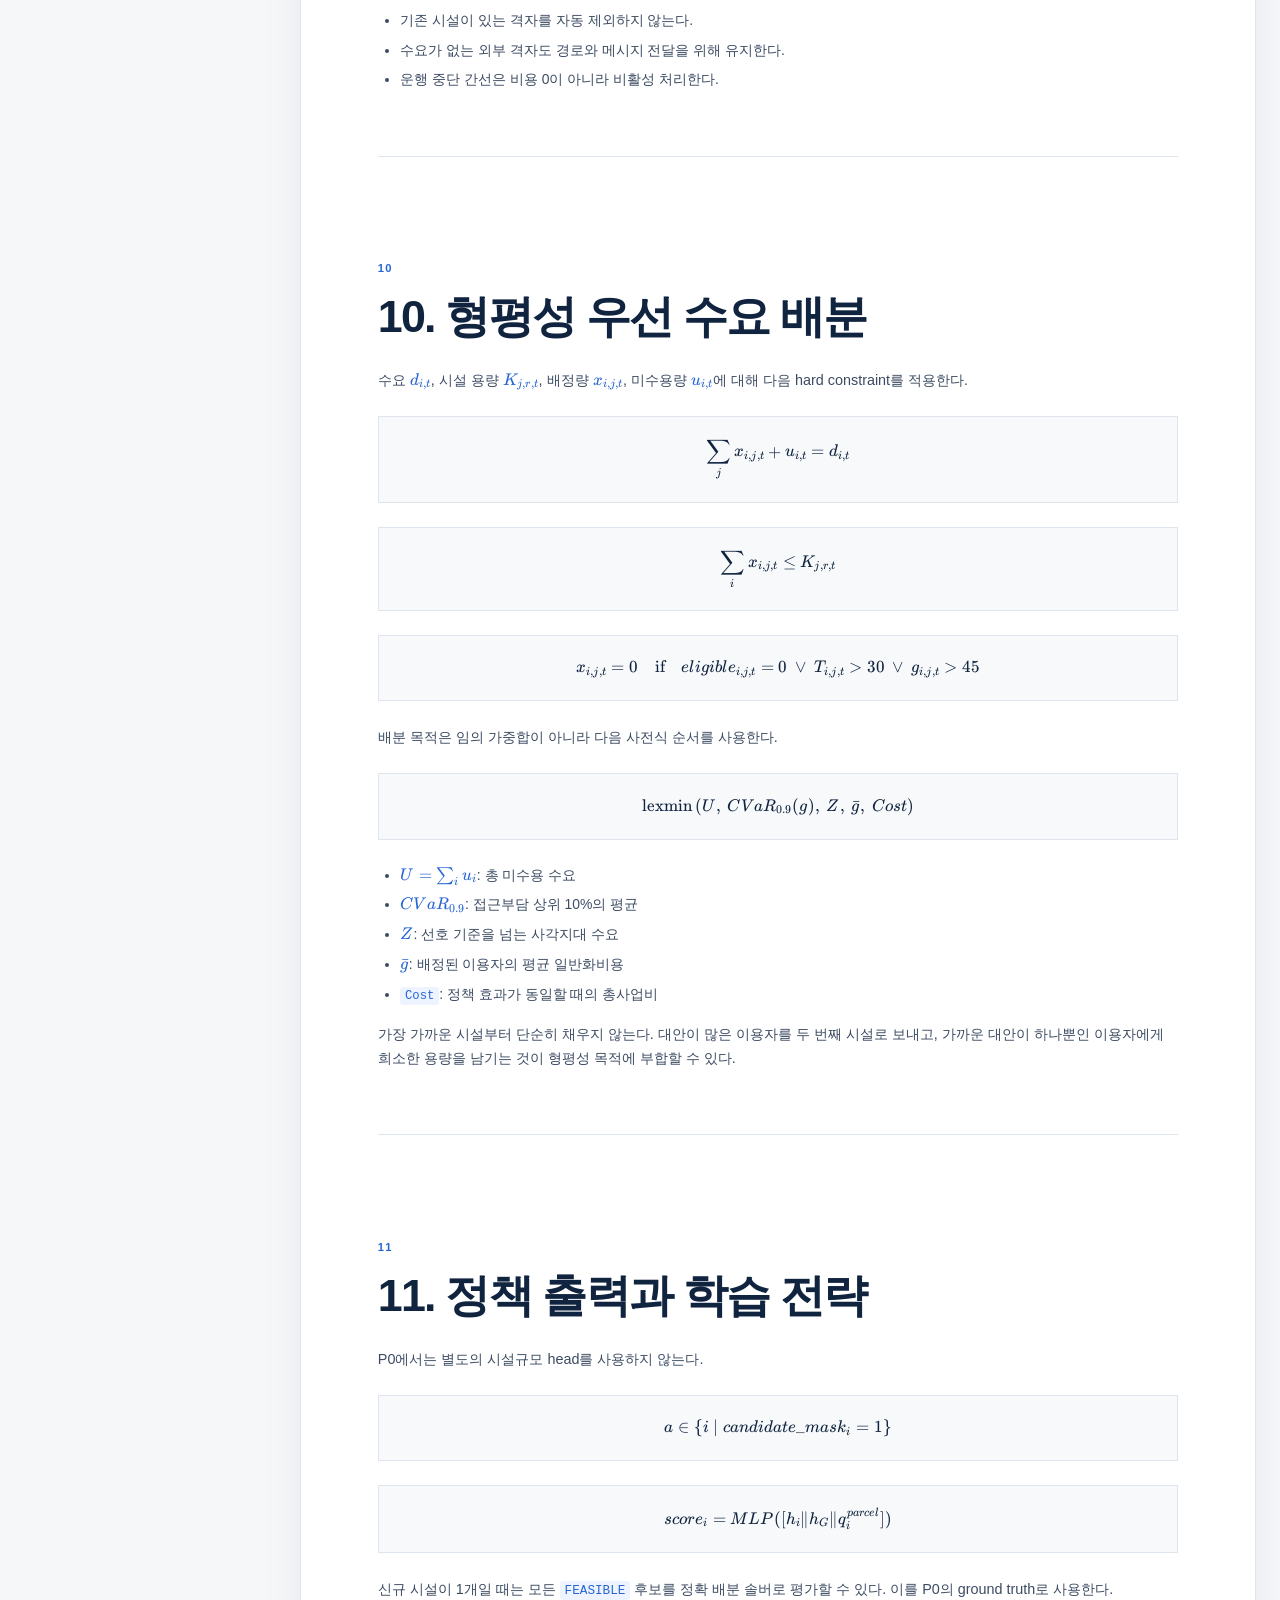
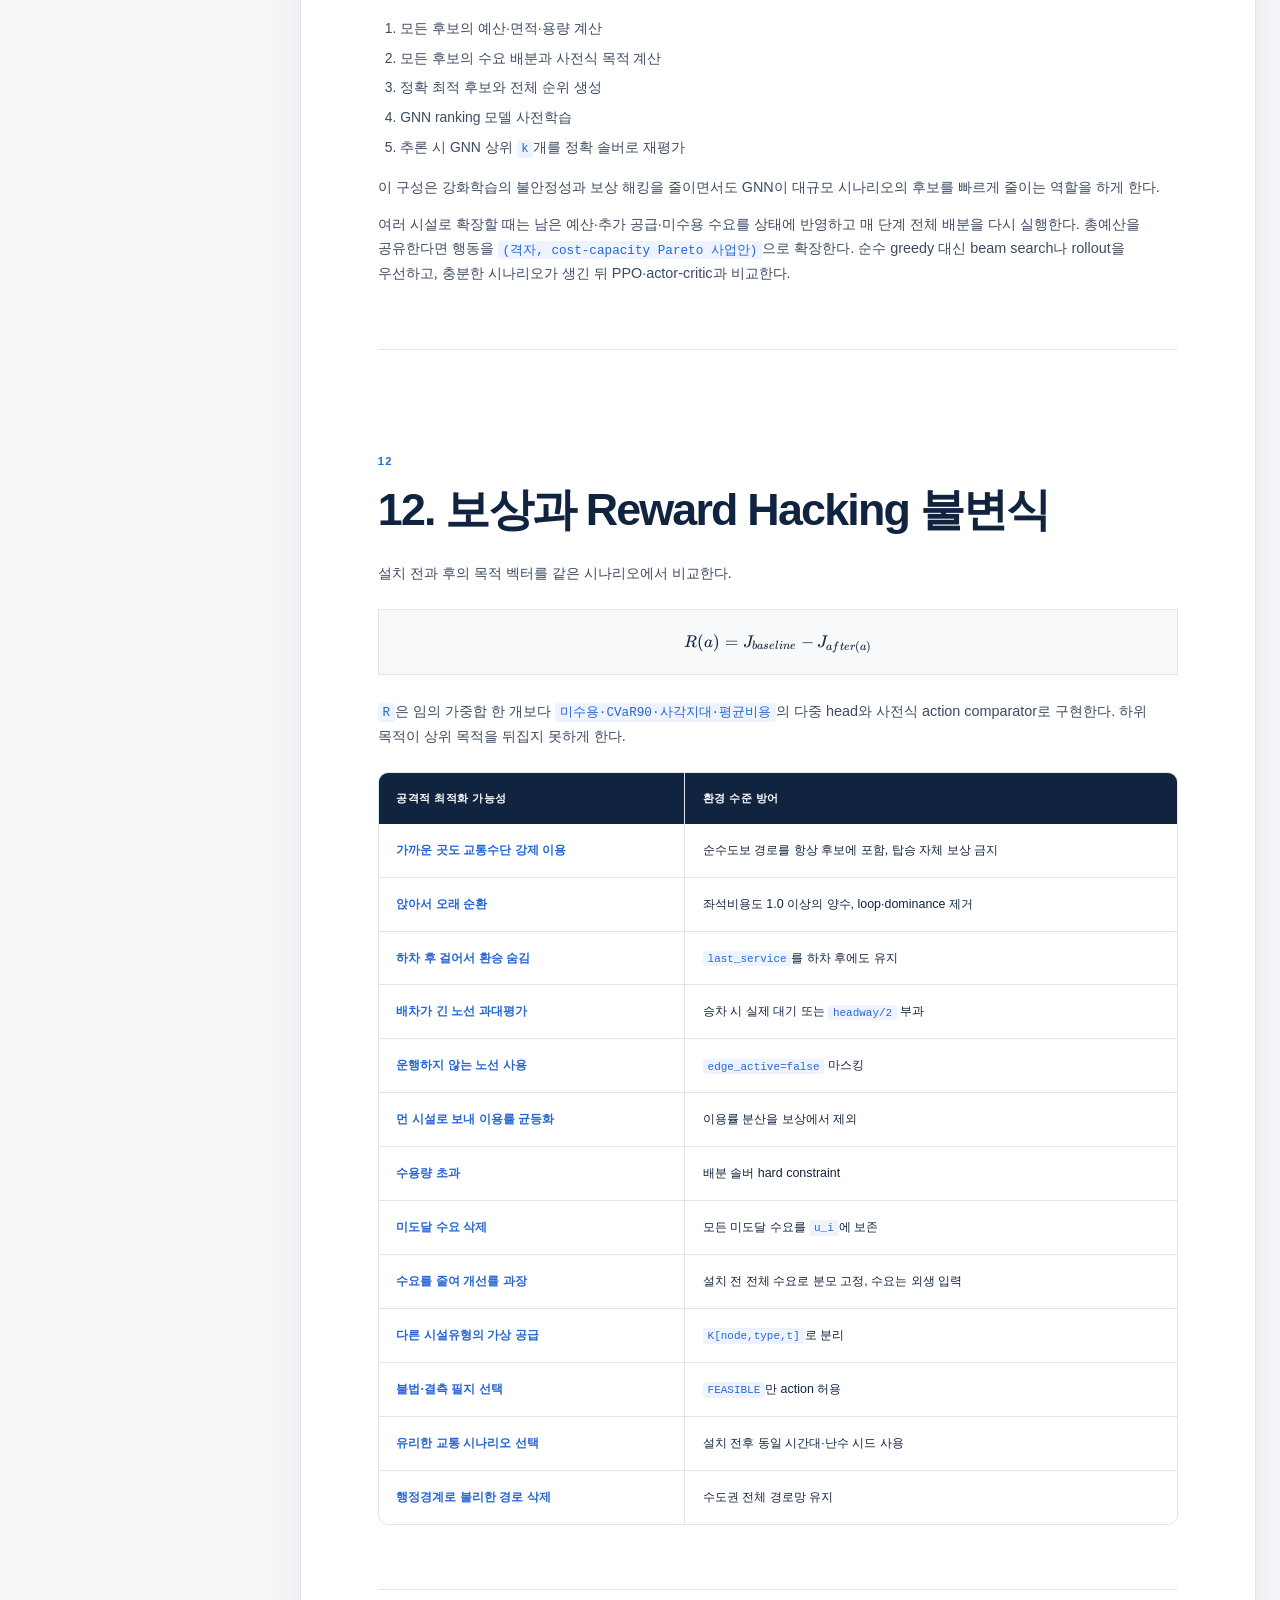
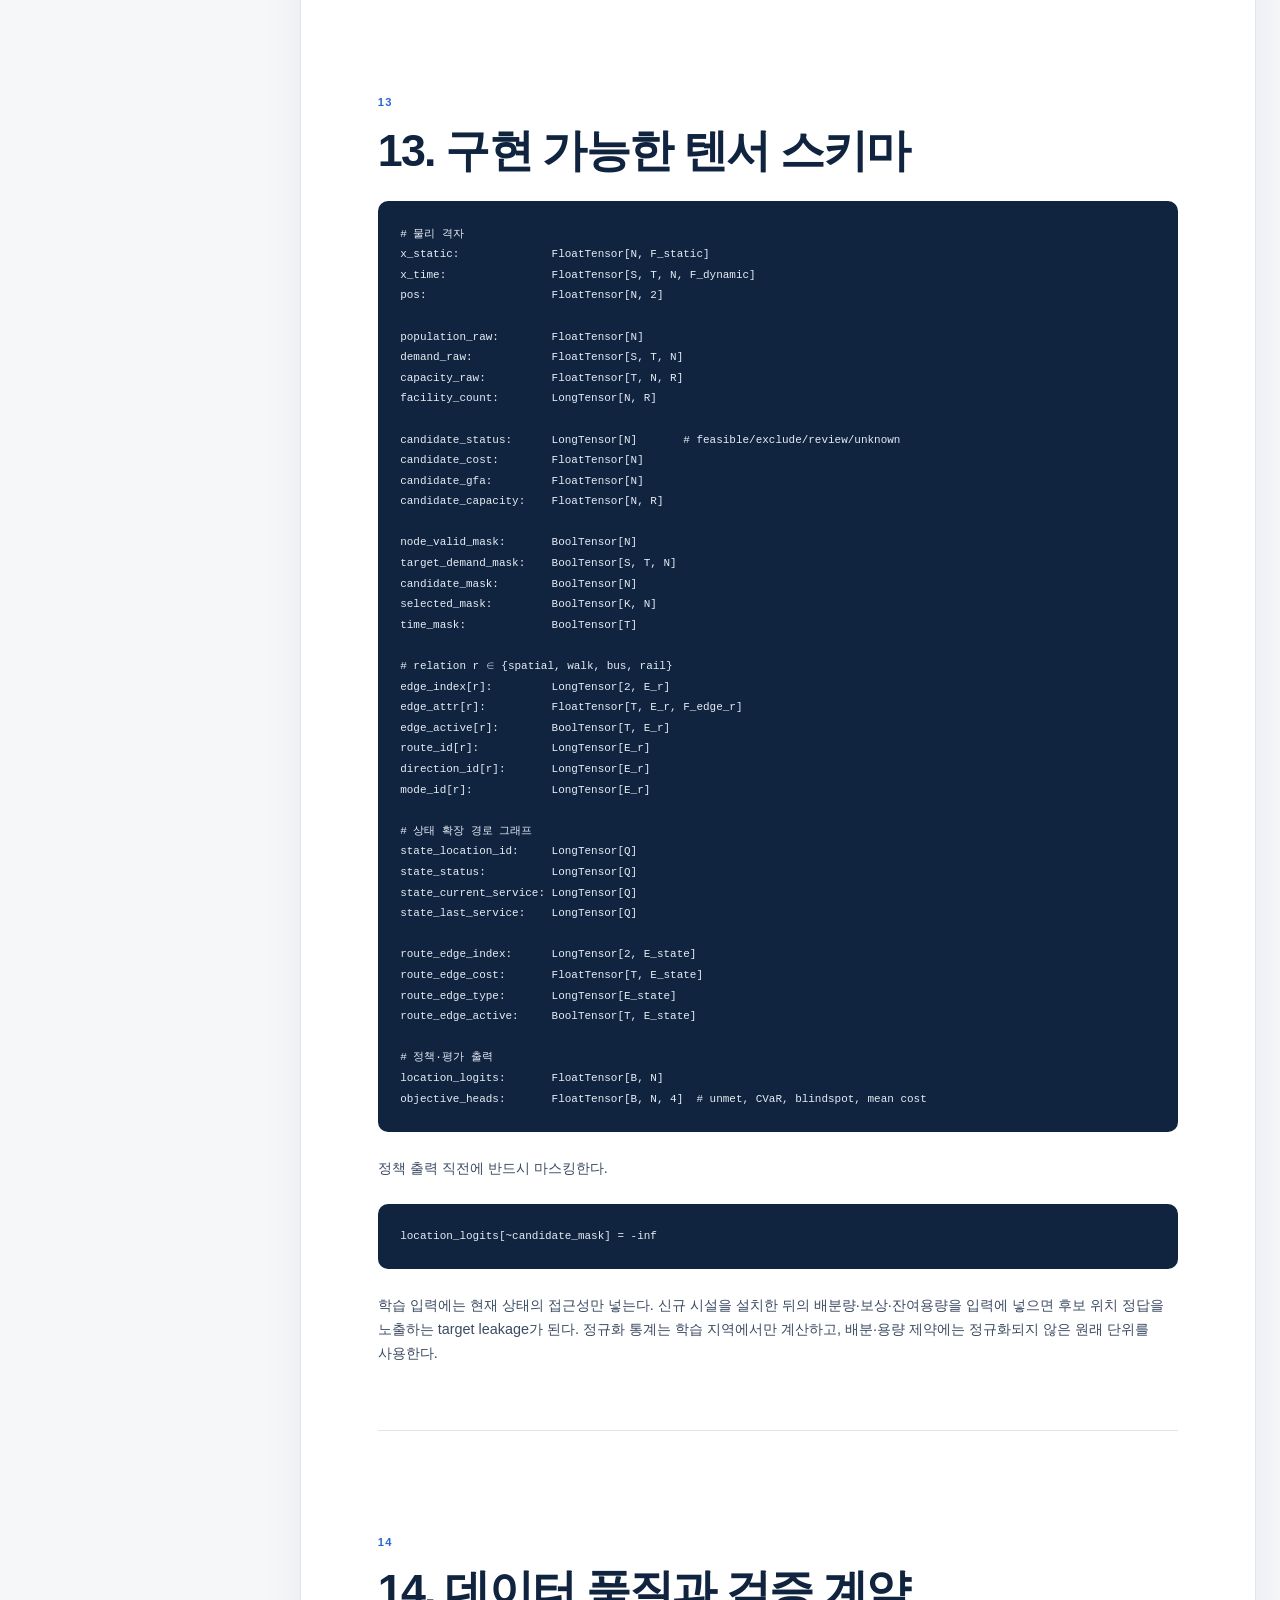
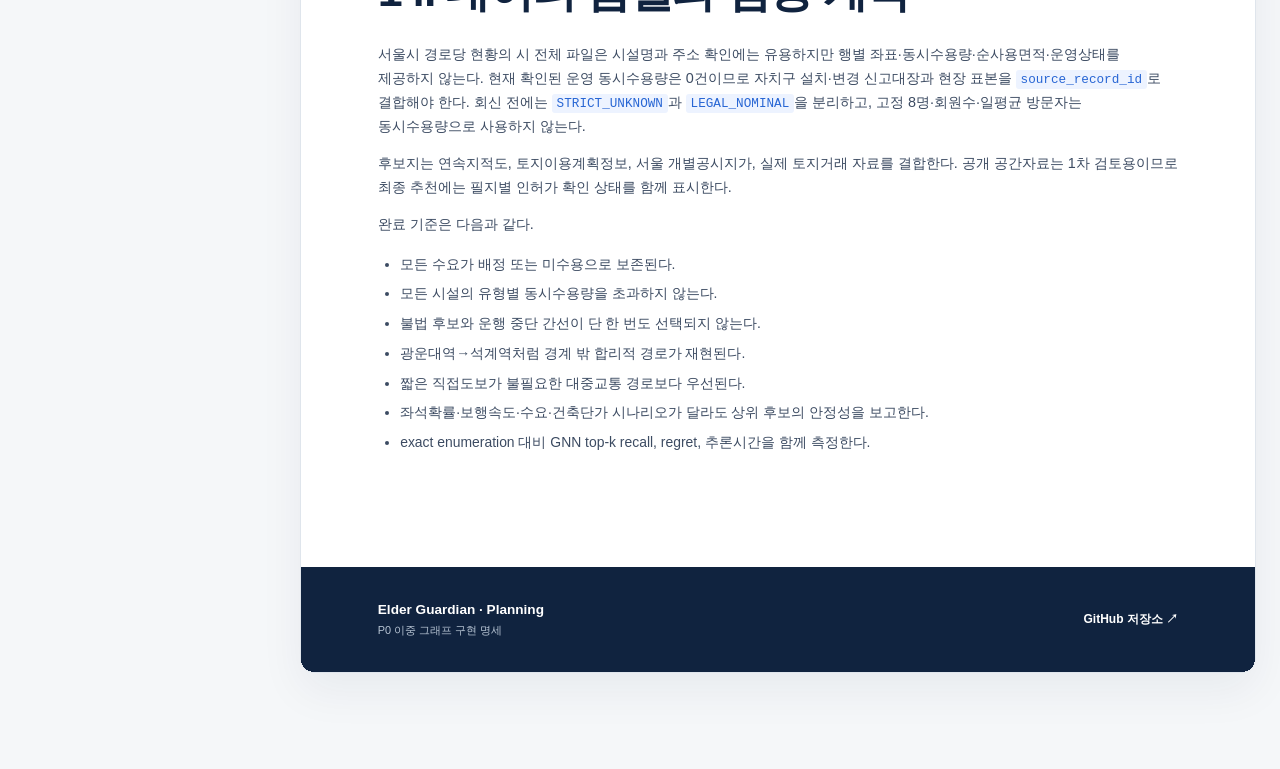
==== commit 9f693aa5: "docs(graph): 시설 공급 시나리오와 0수요 처리 반영 서울시 명부의 필드 한계, 실제 정원 미확인, 8명 제외와 이중 용량 시나리오 명시  사각지대 비율의 0수요 안전 분" ====
--- a/site/dual-graph-recommendation.html
+++ b/site/dual-graph-recommendation.html
@@ -1,4 +1,4 @@
-<!doctype html><html lang="ko"><head><meta charset="UTF-8" /><meta name="viewport" content="width=device-width, initial-scale=1.0" /><meta name="description" content="100m 의사결정 그래프 + 상태 확장 경로 그래프" /><meta name="theme-color" content="#10233f" /><title>P0 이중 그래프 구현 명세 | Elder Guardian</title><link rel="stylesheet" href="./vendor/katex/katex.min.css" /><link rel="stylesheet" href="./report.css" /><script defer src="./report.js"></script></head><body><a class="skip-link" href="#content">본문으로 건너뛰기</a>
+<!doctype html><html lang="ko"><head><meta charset="UTF-8" /><meta name="viewport" content="width=device-width, initial-scale=1.0" /><meta name="description" content="100m 의사결정 그래프 + 상태 확장 경로 그래프" /><meta name="theme-color" content="#10233f" /><title>P0 이중 그래프 구현 명세 | Elder Guardian</title><link rel="icon" href="./favicon.svg" type="image/svg+xml" /><link rel="stylesheet" href="./vendor/katex/katex.min.css" /><link rel="stylesheet" href="./report.css" /><script defer src="./report.js"></script></head><body><a class="skip-link" href="#content">본문으로 건너뛰기</a>
 <header class="topbar"><a class="brand" href="./index.html" aria-label="Elder Guardian 방법론 보고서로"><svg viewBox="0 0 36 36" aria-hidden="true"><path d="M29 6C17 6 9 12 9 21c0 3 1 5 3 7 2-7 7-12 13-15-5 4-9 9-11 16 3 1 6 1 9 0 8-3 9-13 6-23Z"/><path d="m13 27-7 5"/></svg><span>Elder Guardian</span></a><nav class="document-nav" aria-label="문서 탐색"><a href="./index.html">P0 방법론</a><a href="./planning.html">사업 기획서</a><a href="./technical-blueprint.html">기술 청사진</a><a class="active" aria-current="page" href="./dual-graph-recommendation.html">이중 그래프</a></nav><a class="github" href="https://github.com/Elder-Gardian/Planning" target="_blank" rel="noreferrer">GitHub <span aria-hidden="true">↗</span></a></header>
 <div class="page-shell document-shell" id="top"><aside class="toc document-toc" aria-label="P0 이중 그래프 구현 명세 목차"><p>Contents</p><nav><a href="#section-1">1. 두 그래프의 책임과 분석 경계</a><a href="#section-2">2. GNN용 물리 격자 그래프</a><a href="#section-3">3. 노드 특징</a><a href="#section-4">4. 간선 설계</a><a href="#section-5">5. 환승을 위한 상태 확장 경로 그래프</a><a href="#section-6">6. 고령자 일반화 이동비용</a><a href="#section-7">7. 접근 기준과 사각지대</a><a href="#section-8">8. 필지·예산·용량 특징</a><a href="#section-9">9. 마스킹</a><a href="#section-10">10. 형평성 우선 수요 배분</a><a href="#section-11">11. 정책 출력과 학습 전략</a><a href="#section-12">12. 보상과 Reward Hacking 불변식</a><a href="#section-13">13. 구현 가능한 텐서 스키마</a><a href="#section-14">14. 데이터 품질과 검증 계약</a></nav><div class="toc-meta"><span>문서 유형</span><strong>Architecture specification</strong><span>섹션</span><strong>14개</strong><span>작성일</span><strong>2026. 07. 16.</strong></div></aside>
 <main class="report document-report" id="content"><header class="report-header document-header"><div class="mobile-document-nav"><nav class="document-nav" aria-label="문서 탐색"><a href="./index.html">P0 방법론</a><a href="./planning.html">사업 기획서</a><a href="./technical-blueprint.html">기술 청사진</a><a class="active" aria-current="page" href="./dual-graph-recommendation.html">이중 그래프</a></nav></div><div class="report-meta"><span>Architecture specification</span><span>WelfareMap AI</span></div><h1>P0 이중 그래프 구현 명세</h1><p class="dek">100m 의사결정 그래프 + 상태 확장 경로 그래프</p><div class="report-status"><span class="status-dot"></span><p><strong>문서 상태</strong> P0 확정 · 라우팅·텐서 계약</p><p><strong>주요 독자</strong> ML 엔지니어 · 교통 모델러 · 공간 분석가</p></div></header><article class="document-content"><section class="document-summary"><span>Technical summary</span><h2>핵심 권고</h2><p>100m 격자를 GNN의 입지 의사결정 단위로 유지하고, 환승 이력에 의존하는 고령자 일반화 이동비용은 별도의 상태 확장 경로 그래프에서 계산한다. 직접도보와 직전 노선을 보존해 억지 승차, 숨은 환승, 무비용 순환을 구조적으로 차단한다.</p></section><section class="document-section" id="section-1"><div class="document-section-index">01</div><h2>1. 두 그래프의 책임과 분석 경계</h2>
@@ -58,8 +58,8 @@
 <p>시계시간과 일반화비용을 분리한다.</p>
 <ul><li>선호 기준: <span class="math-inline"><span class="katex"><span class="katex-mathml"><math xmlns="http://www.w3.org/1998/Math/MathML"><semantics><mrow><msub><mi>g</mi><mrow><mi>p</mi><mi>r</mi><mi>e</mi><mi>f</mi></mrow></msub><mo>=</mo><mn>15</mn></mrow><annotation encoding="application/x-tex">g_{pref}=15</annotation></semantics></math></span><span class="katex-html" aria-hidden="true"><span class="base"><span class="strut" style="height:0.7167em;vertical-align:-0.2861em;"></span><span class="mord"><span class="mord mathnormal" style="margin-right:0.0359em;">g</span><span class="msupsub"><span class="vlist-t vlist-t2"><span class="vlist-r"><span class="vlist" style="height:0.3361em;"><span style="top:-2.55em;margin-left:-0.0359em;margin-right:0.05em;"><span class="pstrut" style="height:2.7em;"></span><span class="sizing reset-size6 size3 mtight"><span class="mord mtight"><span class="mord mathnormal mtight">p</span><span class="mord mathnormal mtight" style="margin-right:0.0278em;">r</span><span class="mord mathnormal mtight">e</span><span class="mord mathnormal mtight" style="margin-right:0.1076em;">f</span></span></span></span></span><span class="vlist-s">​</span></span><span class="vlist-r"><span class="vlist" style="height:0.2861em;"><span></span></span></span></span></span></span><span class="mspace" style="margin-right:0.2778em;"></span><span class="mrel">=</span><span class="mspace" style="margin-right:0.2778em;"></span></span><span class="base"><span class="strut" style="height:0.6444em;"></span><span class="mord">15</span></span></span></span></span>, 즉 10분 직접도보의 일반화비용</li><li>절대 상한: 실제시간 30분 이하이면서 <span class="math-inline"><span class="katex"><span class="katex-mathml"><math xmlns="http://www.w3.org/1998/Math/MathML"><semantics><mrow><mi>g</mi><mo>≤</mo><mn>45</mn></mrow><annotation encoding="application/x-tex">g\le45</annotation></semantics></math></span><span class="katex-html" aria-hidden="true"><span class="base"><span class="strut" style="height:0.8304em;vertical-align:-0.1944em;"></span><span class="mord mathnormal" style="margin-right:0.0359em;">g</span><span class="mspace" style="margin-right:0.2778em;"></span><span class="mrel">≤</span><span class="mspace" style="margin-right:0.2778em;"></span></span><span class="base"><span class="strut" style="height:0.6444em;"></span><span class="mord">45</span></span></span></span></span></li><li>강건성 평가: 실제시간 상한 20/30/40분</li><li>결과 보고: 10분·15분·30분 접근권을 모두 표시</li></ul>
 <p>격자 <span class="math-inline"><span class="katex"><span class="katex-mathml"><math xmlns="http://www.w3.org/1998/Math/MathML"><semantics><mrow><mi>i</mi></mrow><annotation encoding="application/x-tex">i</annotation></semantics></math></span><span class="katex-html" aria-hidden="true"><span class="base"><span class="strut" style="height:0.6595em;"></span><span class="mord mathnormal">i</span></span></span></span></span>의 사각지대 비율은 다음과 같다.</p>
-<div class="math-block"><span class="katex-display"><span class="katex"><span class="katex-mathml"><math xmlns="http://www.w3.org/1998/Math/MathML" display="block"><semantics><mrow><msub><mi>z</mi><mi>i</mi></msub><mo>=</mo><mfrac><mrow><msub><mi>u</mi><mi>i</mi></msub><mo>+</mo><munder><mo>∑</mo><mi>j</mi></munder><msub><mi>x</mi><mrow><mi>i</mi><mi>j</mi></mrow></msub><mn mathvariant="bold">1</mn><mo stretchy="false">[</mo><msub><mi>g</mi><mrow><mi>i</mi><mi>j</mi></mrow></msub><mo>&gt;</mo><mn>15</mn><mo stretchy="false">]</mo></mrow><msub><mi>d</mi><mi>i</mi></msub></mfrac></mrow><annotation encoding="application/x-tex">z_i= \frac{u_i+\sum_jx_{ij}\mathbf{1}[g_{ij}&gt;15]}{d_i}</annotation></semantics></math></span><span class="katex-html" aria-hidden="true"><span class="base"><span class="strut" style="height:0.5806em;vertical-align:-0.15em;"></span><span class="mord"><span class="mord mathnormal" style="margin-right:0.044em;">z</span><span class="msupsub"><span class="vlist-t vlist-t2"><span class="vlist-r"><span class="vlist" style="height:0.3117em;"><span style="top:-2.55em;margin-left:-0.044em;margin-right:0.05em;"><span class="pstrut" style="height:2.7em;"></span><span class="sizing reset-size6 size3 mtight"><span class="mord mathnormal mtight">i</span></span></span></span><span class="vlist-s">​</span></span><span class="vlist-r"><span class="vlist" style="height:0.15em;"><span></span></span></span></span></span></span><span class="mspace" style="margin-right:0.2778em;"></span><span class="mrel">=</span><span class="mspace" style="margin-right:0.2778em;"></span></span><span class="base"><span class="strut" style="height:2.4118em;vertical-align:-0.836em;"></span><span class="mord"><span class="mopen nulldelimiter"></span><span class="mfrac"><span class="vlist-t vlist-t2"><span class="vlist-r"><span class="vlist" style="height:1.5758em;"><span style="top:-2.314em;"><span class="pstrut" style="height:3em;"></span><span class="mord"><span class="mord"><span class="mord mathnormal">d</span><span class="msupsub"><span class="vlist-t vlist-t2"><span class="vlist-r"><span class="vlist" style="height:0.3117em;"><span style="top:-2.55em;margin-left:0em;margin-right:0.05em;"><span class="pstrut" style="height:2.7em;"></span><span class="sizing reset-size6 size3 mtight"><span class="mord mathnormal mtight">i</span></span></span></span><span class="vlist-s">​</span></span><span class="vlist-r"><span class="vlist" style="height:0.15em;"><span></span></span></span></span></span></span></span></span><span style="top:-3.23em;"><span class="pstrut" style="height:3em;"></span><span class="frac-line" style="border-bottom-width:0.04em;"></span></span><span style="top:-3.8258em;"><span class="pstrut" style="height:3em;"></span><span class="mord"><span class="mord"><span class="mord mathnormal">u</span><span class="msupsub"><span class="vlist-t vlist-t2"><span class="vlist-r"><span class="vlist" style="height:0.3117em;"><span style="top:-2.55em;margin-left:0em;margin-right:0.05em;"><span class="pstrut" style="height:2.7em;"></span><span class="sizing reset-size6 size3 mtight"><span class="mord mathnormal mtight">i</span></span></span></span><span class="vlist-s">​</span></span><span class="vlist-r"><span class="vlist" style="height:0.15em;"><span></span></span></span></span></span></span><span class="mspace" style="margin-right:0.2222em;"></span><span class="mbin">+</span><span class="mspace" style="margin-right:0.2222em;"></span><span class="mop"><span class="mop op-symbol small-op" style="position:relative;top:0em;">∑</span><span class="msupsub"><span class="vlist-t vlist-t2"><span class="vlist-r"><span class="vlist" style="height:0.162em;"><span style="top:-2.4003em;margin-left:0em;margin-right:0.05em;"><span class="pstrut" style="height:2.7em;"></span><span class="sizing reset-size6 size3 mtight"><span class="mord mathnormal mtight" style="margin-right:0.0572em;">j</span></span></span></span><span class="vlist-s">​</span></span><span class="vlist-r"><span class="vlist" style="height:0.4358em;"><span></span></span></span></span></span></span><span class="mspace" style="margin-right:0.1667em;"></span><span class="mord"><span class="mord mathnormal">x</span><span class="msupsub"><span class="vlist-t vlist-t2"><span class="vlist-r"><span class="vlist" style="height:0.3117em;"><span style="top:-2.55em;margin-left:0em;margin-right:0.05em;"><span class="pstrut" style="height:2.7em;"></span><span class="sizing reset-size6 size3 mtight"><span class="mord mtight"><span class="mord mathnormal mtight" style="margin-right:0.0572em;">ij</span></span></span></span></span><span class="vlist-s">​</span></span><span class="vlist-r"><span class="vlist" style="height:0.2861em;"><span></span></span></span></span></span></span><span class="mord mathbf">1</span><span class="mopen">[</span><span class="mord"><span class="mord mathnormal" style="margin-right:0.0359em;">g</span><span class="msupsub"><span class="vlist-t vlist-t2"><span class="vlist-r"><span class="vlist" style="height:0.3117em;"><span style="top:-2.55em;margin-left:-0.0359em;margin-right:0.05em;"><span class="pstrut" style="height:2.7em;"></span><span class="sizing reset-size6 size3 mtight"><span class="mord mtight"><span class="mord mathnormal mtight" style="margin-right:0.0572em;">ij</span></span></span></span></span><span class="vlist-s">​</span></span><span class="vlist-r"><span class="vlist" style="height:0.2861em;"><span></span></span></span></span></span></span><span class="mspace" style="margin-right:0.2778em;"></span><span class="mrel">&gt;</span><span class="mspace" style="margin-right:0.2778em;"></span><span class="mord">15</span><span class="mclose">]</span></span></span></span><span class="vlist-s">​</span></span><span class="vlist-r"><span class="vlist" style="height:0.836em;"><span></span></span></span></span></span><span class="mclose nulldelimiter"></span></span></span></span></span></span></div>
-<p>즉 미수용 수요뿐 아니라 시설에는 배정되었지만 선호 접근기준을 넘은 수요도 사각지대에 포함한다.</p>
+<div class="math-block"><span class="katex-display"><span class="katex"><span class="katex-mathml"><math xmlns="http://www.w3.org/1998/Math/MathML" display="block"><semantics><mrow><msub><mi>z</mi><mi>i</mi></msub><mo>=</mo><mfrac><mrow><msub><mi>u</mi><mi>i</mi></msub><mo>+</mo><munder><mo>∑</mo><mi>j</mi></munder><msub><mi>x</mi><mrow><mi>i</mi><mi>j</mi></mrow></msub><mn mathvariant="bold">1</mn><mo stretchy="false">[</mo><msub><mi>g</mi><mrow><mi>i</mi><mi>j</mi></mrow></msub><mo>&gt;</mo><mn>15</mn><mo stretchy="false">]</mo></mrow><mrow><mi>max</mi><mo>⁡</mo><mo stretchy="false">(</mo><msub><mi>d</mi><mi>i</mi></msub><mo separator="true">,</mo><mi>ϵ</mi><mo stretchy="false">)</mo></mrow></mfrac></mrow><annotation encoding="application/x-tex">z_i= \frac{u_i+\sum_jx_{ij}\mathbf{1}[g_{ij}&gt;15]}{\max(d_i,\epsilon)}</annotation></semantics></math></span><span class="katex-html" aria-hidden="true"><span class="base"><span class="strut" style="height:0.5806em;vertical-align:-0.15em;"></span><span class="mord"><span class="mord mathnormal" style="margin-right:0.044em;">z</span><span class="msupsub"><span class="vlist-t vlist-t2"><span class="vlist-r"><span class="vlist" style="height:0.3117em;"><span style="top:-2.55em;margin-left:-0.044em;margin-right:0.05em;"><span class="pstrut" style="height:2.7em;"></span><span class="sizing reset-size6 size3 mtight"><span class="mord mathnormal mtight">i</span></span></span></span><span class="vlist-s">​</span></span><span class="vlist-r"><span class="vlist" style="height:0.15em;"><span></span></span></span></span></span></span><span class="mspace" style="margin-right:0.2778em;"></span><span class="mrel">=</span><span class="mspace" style="margin-right:0.2778em;"></span></span><span class="base"><span class="strut" style="height:2.5118em;vertical-align:-0.936em;"></span><span class="mord"><span class="mopen nulldelimiter"></span><span class="mfrac"><span class="vlist-t vlist-t2"><span class="vlist-r"><span class="vlist" style="height:1.5758em;"><span style="top:-2.314em;"><span class="pstrut" style="height:3em;"></span><span class="mord"><span class="mop">max</span><span class="mopen">(</span><span class="mord"><span class="mord mathnormal">d</span><span class="msupsub"><span class="vlist-t vlist-t2"><span class="vlist-r"><span class="vlist" style="height:0.3117em;"><span style="top:-2.55em;margin-left:0em;margin-right:0.05em;"><span class="pstrut" style="height:2.7em;"></span><span class="sizing reset-size6 size3 mtight"><span class="mord mathnormal mtight">i</span></span></span></span><span class="vlist-s">​</span></span><span class="vlist-r"><span class="vlist" style="height:0.15em;"><span></span></span></span></span></span></span><span class="mpunct">,</span><span class="mspace" style="margin-right:0.1667em;"></span><span class="mord mathnormal">ϵ</span><span class="mclose">)</span></span></span><span style="top:-3.23em;"><span class="pstrut" style="height:3em;"></span><span class="frac-line" style="border-bottom-width:0.04em;"></span></span><span style="top:-3.8258em;"><span class="pstrut" style="height:3em;"></span><span class="mord"><span class="mord"><span class="mord mathnormal">u</span><span class="msupsub"><span class="vlist-t vlist-t2"><span class="vlist-r"><span class="vlist" style="height:0.3117em;"><span style="top:-2.55em;margin-left:0em;margin-right:0.05em;"><span class="pstrut" style="height:2.7em;"></span><span class="sizing reset-size6 size3 mtight"><span class="mord mathnormal mtight">i</span></span></span></span><span class="vlist-s">​</span></span><span class="vlist-r"><span class="vlist" style="height:0.15em;"><span></span></span></span></span></span></span><span class="mspace" style="margin-right:0.2222em;"></span><span class="mbin">+</span><span class="mspace" style="margin-right:0.2222em;"></span><span class="mop"><span class="mop op-symbol small-op" style="position:relative;top:0em;">∑</span><span class="msupsub"><span class="vlist-t vlist-t2"><span class="vlist-r"><span class="vlist" style="height:0.162em;"><span style="top:-2.4003em;margin-left:0em;margin-right:0.05em;"><span class="pstrut" style="height:2.7em;"></span><span class="sizing reset-size6 size3 mtight"><span class="mord mathnormal mtight" style="margin-right:0.0572em;">j</span></span></span></span><span class="vlist-s">​</span></span><span class="vlist-r"><span class="vlist" style="height:0.4358em;"><span></span></span></span></span></span></span><span class="mspace" style="margin-right:0.1667em;"></span><span class="mord"><span class="mord mathnormal">x</span><span class="msupsub"><span class="vlist-t vlist-t2"><span class="vlist-r"><span class="vlist" style="height:0.3117em;"><span style="top:-2.55em;margin-left:0em;margin-right:0.05em;"><span class="pstrut" style="height:2.7em;"></span><span class="sizing reset-size6 size3 mtight"><span class="mord mtight"><span class="mord mathnormal mtight" style="margin-right:0.0572em;">ij</span></span></span></span></span><span class="vlist-s">​</span></span><span class="vlist-r"><span class="vlist" style="height:0.2861em;"><span></span></span></span></span></span></span><span class="mord mathbf">1</span><span class="mopen">[</span><span class="mord"><span class="mord mathnormal" style="margin-right:0.0359em;">g</span><span class="msupsub"><span class="vlist-t vlist-t2"><span class="vlist-r"><span class="vlist" style="height:0.3117em;"><span style="top:-2.55em;margin-left:-0.0359em;margin-right:0.05em;"><span class="pstrut" style="height:2.7em;"></span><span class="sizing reset-size6 size3 mtight"><span class="mord mtight"><span class="mord mathnormal mtight" style="margin-right:0.0572em;">ij</span></span></span></span></span><span class="vlist-s">​</span></span><span class="vlist-r"><span class="vlist" style="height:0.2861em;"><span></span></span></span></span></span></span><span class="mspace" style="margin-right:0.2778em;"></span><span class="mrel">&gt;</span><span class="mspace" style="margin-right:0.2778em;"></span><span class="mord">15</span><span class="mclose">]</span></span></span></span><span class="vlist-s">​</span></span><span class="vlist-r"><span class="vlist" style="height:0.936em;"><span></span></span></span></span></span><span class="mclose nulldelimiter"></span></span></span></span></span></span></div>
+<p>즉 미수용 수요뿐 아니라 시설에는 배정되었지만 선호 접근기준을 넘은 수요도 사각지대에 포함한다. 수요가 0인 격자는 <span class="math-inline"><span class="katex"><span class="katex-mathml"><math xmlns="http://www.w3.org/1998/Math/MathML"><semantics><mrow><msub><mi>z</mi><mi>i</mi></msub><mo>=</mo><mn>0</mn></mrow><annotation encoding="application/x-tex">z_i=0</annotation></semantics></math></span><span class="katex-html" aria-hidden="true"><span class="base"><span class="strut" style="height:0.5806em;vertical-align:-0.15em;"></span><span class="mord"><span class="mord mathnormal" style="margin-right:0.044em;">z</span><span class="msupsub"><span class="vlist-t vlist-t2"><span class="vlist-r"><span class="vlist" style="height:0.3117em;"><span style="top:-2.55em;margin-left:-0.044em;margin-right:0.05em;"><span class="pstrut" style="height:2.7em;"></span><span class="sizing reset-size6 size3 mtight"><span class="mord mathnormal mtight">i</span></span></span></span><span class="vlist-s">​</span></span><span class="vlist-r"><span class="vlist" style="height:0.15em;"><span></span></span></span></span></span></span><span class="mspace" style="margin-right:0.2778em;"></span><span class="mrel">=</span><span class="mspace" style="margin-right:0.2778em;"></span></span><span class="base"><span class="strut" style="height:0.6444em;"></span><span class="mord">0</span></span></span></span></span>으로 반환한다.</p>
 </section>
 <section class="document-section" id="section-8"><div class="document-section-index">08</div><h2>8. 필지·예산·용량 특징</h2>
 <p>후보지는 격자가 아니라 필지·건물 단위로 검토한 뒤 격자로 집계한다.</p>
@@ -72,7 +72,7 @@
 <div class="math-block"><span class="katex-display"><span class="katex"><span class="katex-mathml"><math xmlns="http://www.w3.org/1998/Math/MathML" display="block"><semantics><mrow><mi>C</mi><mi>o</mi><mi>s</mi><mi>t</mi><mo stretchy="false">(</mo><mi>p</mi><mo separator="true">,</mo><mi>A</mi><mo stretchy="false">)</mo><mo>≤</mo><mi>B</mi><mo separator="true">,</mo><mspace width="1em"/><mi>A</mi><mo>≤</mo><mi>F</mi><mi>A</mi><msub><mi>R</mi><mi>p</mi></msub><msub><mi>A</mi><mrow><mi>s</mi><mi>i</mi><mi>t</mi><mi>e</mi></mrow></msub><mo separator="true">,</mo><mspace width="1em"/><msub><mi>A</mi><mrow><mi>f</mi><mi>o</mi><mi>o</mi><mi>t</mi><mi>p</mi><mi>r</mi><mi>i</mi><mi>n</mi><mi>t</mi></mrow></msub><mo>≤</mo><mi>B</mi><mi>C</mi><msub><mi>R</mi><mi>p</mi></msub><msub><mi>A</mi><mrow><mi>s</mi><mi>i</mi><mi>t</mi><mi>e</mi></mrow></msub></mrow><annotation encoding="application/x-tex">Cost(p,A)\le B,\quad A\le FAR_pA_{site},\quad A_{footprint}\le BCR_pA_{site}</annotation></semantics></math></span><span class="katex-html" aria-hidden="true"><span class="base"><span class="strut" style="height:1em;vertical-align:-0.25em;"></span><span class="mord mathnormal" style="margin-right:0.0715em;">C</span><span class="mord mathnormal">os</span><span class="mord mathnormal">t</span><span class="mopen">(</span><span class="mord mathnormal">p</span><span class="mpunct">,</span><span class="mspace" style="margin-right:0.1667em;"></span><span class="mord mathnormal">A</span><span class="mclose">)</span><span class="mspace" style="margin-right:0.2778em;"></span><span class="mrel">≤</span><span class="mspace" style="margin-right:0.2778em;"></span></span><span class="base"><span class="strut" style="height:0.8778em;vertical-align:-0.1944em;"></span><span class="mord mathnormal" style="margin-right:0.0502em;">B</span><span class="mpunct">,</span><span class="mspace" style="margin-right:1em;"></span><span class="mspace" style="margin-right:0.1667em;"></span><span class="mord mathnormal">A</span><span class="mspace" style="margin-right:0.2778em;"></span><span class="mrel">≤</span><span class="mspace" style="margin-right:0.2778em;"></span></span><span class="base"><span class="strut" style="height:0.9694em;vertical-align:-0.2861em;"></span><span class="mord mathnormal" style="margin-right:0.1389em;">F</span><span class="mord mathnormal">A</span><span class="mord"><span class="mord mathnormal" style="margin-right:0.0077em;">R</span><span class="msupsub"><span class="vlist-t vlist-t2"><span class="vlist-r"><span class="vlist" style="height:0.1514em;"><span style="top:-2.55em;margin-left:-0.0077em;margin-right:0.05em;"><span class="pstrut" style="height:2.7em;"></span><span class="sizing reset-size6 size3 mtight"><span class="mord mathnormal mtight">p</span></span></span></span><span class="vlist-s">​</span></span><span class="vlist-r"><span class="vlist" style="height:0.2861em;"><span></span></span></span></span></span></span><span class="mord"><span class="mord mathnormal">A</span><span class="msupsub"><span class="vlist-t vlist-t2"><span class="vlist-r"><span class="vlist" style="height:0.3117em;"><span style="top:-2.55em;margin-left:0em;margin-right:0.05em;"><span class="pstrut" style="height:2.7em;"></span><span class="sizing reset-size6 size3 mtight"><span class="mord mtight"><span class="mord mathnormal mtight">s</span><span class="mord mathnormal mtight">i</span><span class="mord mathnormal mtight">t</span><span class="mord mathnormal mtight">e</span></span></span></span></span><span class="vlist-s">​</span></span><span class="vlist-r"><span class="vlist" style="height:0.15em;"><span></span></span></span></span></span></span><span class="mpunct">,</span><span class="mspace" style="margin-right:1em;"></span><span class="mspace" style="margin-right:0.1667em;"></span><span class="mord"><span class="mord mathnormal">A</span><span class="msupsub"><span class="vlist-t vlist-t2"><span class="vlist-r"><span class="vlist" style="height:0.3361em;"><span style="top:-2.55em;margin-left:0em;margin-right:0.05em;"><span class="pstrut" style="height:2.7em;"></span><span class="sizing reset-size6 size3 mtight"><span class="mord mtight"><span class="mord mathnormal mtight" style="margin-right:0.1076em;">f</span><span class="mord mathnormal mtight">oo</span><span class="mord mathnormal mtight">tp</span><span class="mord mathnormal mtight" style="margin-right:0.0278em;">r</span><span class="mord mathnormal mtight">in</span><span class="mord mathnormal mtight">t</span></span></span></span></span><span class="vlist-s">​</span></span><span class="vlist-r"><span class="vlist" style="height:0.2861em;"><span></span></span></span></span></span></span><span class="mspace" style="margin-right:0.2778em;"></span><span class="mrel">≤</span><span class="mspace" style="margin-right:0.2778em;"></span></span><span class="base"><span class="strut" style="height:0.9694em;vertical-align:-0.2861em;"></span><span class="mord mathnormal" style="margin-right:0.0502em;">B</span><span class="mord mathnormal" style="margin-right:0.0715em;">C</span><span class="mord"><span class="mord mathnormal" style="margin-right:0.0077em;">R</span><span class="msupsub"><span class="vlist-t vlist-t2"><span class="vlist-r"><span class="vlist" style="height:0.1514em;"><span style="top:-2.55em;margin-left:-0.0077em;margin-right:0.05em;"><span class="pstrut" style="height:2.7em;"></span><span class="sizing reset-size6 size3 mtight"><span class="mord mathnormal mtight">p</span></span></span></span><span class="vlist-s">​</span></span><span class="vlist-r"><span class="vlist" style="height:0.2861em;"><span></span></span></span></span></span></span><span class="mord"><span class="mord mathnormal">A</span><span class="msupsub"><span class="vlist-t vlist-t2"><span class="vlist-r"><span class="vlist" style="height:0.3117em;"><span style="top:-2.55em;margin-left:0em;margin-right:0.05em;"><span class="pstrut" style="height:2.7em;"></span><span class="sizing reset-size6 size3 mtight"><span class="mord mtight"><span class="mord mathnormal mtight">s</span><span class="mord mathnormal mtight">i</span><span class="mord mathnormal mtight">t</span><span class="mord mathnormal mtight">e</span></span></span></span></span><span class="vlist-s">​</span></span><span class="vlist-r"><span class="vlist" style="height:0.15em;"><span></span></span></span></span></span></span></span></span></span></span></div>
 <p>신규 동시수용량은 다음과 같다.</p>
 <div class="math-block"><span class="katex-display"><span class="katex"><span class="katex-mathml"><math xmlns="http://www.w3.org/1998/Math/MathML" display="block"><semantics><mrow><msub><mi>A</mi><mrow><mi>p</mi><mi>r</mi><mi>o</mi><mi>g</mi><mi>r</mi><mi>a</mi><mi>m</mi></mrow></msub><mo>=</mo><mi>η</mi><msubsup><mi>A</mi><mi>p</mi><mo>∗</mo></msubsup><mo>−</mo><msub><mi>A</mi><mrow><mi>f</mi><mi>i</mi><mi>x</mi><mi>e</mi><mi>d</mi></mrow></msub><mo separator="true">,</mo><mspace width="2em"/><msub><mi>K</mi><mrow><mi>n</mi><mi>e</mi><mi>w</mi><mo separator="true">,</mo><mi>p</mi></mrow></msub><mo>=</mo><mrow><mo fence="true">⌊</mo><mfrac><msub><mi>A</mi><mrow><mi>p</mi><mi>r</mi><mi>o</mi><mi>g</mi><mi>r</mi><mi>a</mi><mi>m</mi></mrow></msub><msub><mi>a</mi><mrow><mi>u</mi><mi>s</mi><mi>e</mi><mi>r</mi><mo separator="true">,</mo><mi>t</mi><mi>y</mi><mi>p</mi><mi>e</mi></mrow></msub></mfrac><mo fence="true">⌋</mo></mrow></mrow><annotation encoding="application/x-tex">A_{program}=\eta A_p^*-A_{fixed},\qquad K_{new,p}=\left\lfloor\frac{A_{program}}{a_{user,type}}\right\rfloor</annotation></semantics></math></span><span class="katex-html" aria-hidden="true"><span class="base"><span class="strut" style="height:0.9694em;vertical-align:-0.2861em;"></span><span class="mord"><span class="mord mathnormal">A</span><span class="msupsub"><span class="vlist-t vlist-t2"><span class="vlist-r"><span class="vlist" style="height:0.1514em;"><span style="top:-2.55em;margin-left:0em;margin-right:0.05em;"><span class="pstrut" style="height:2.7em;"></span><span class="sizing reset-size6 size3 mtight"><span class="mord mtight"><span class="mord mathnormal mtight">p</span><span class="mord mathnormal mtight" style="margin-right:0.0278em;">r</span><span class="mord mathnormal mtight">o</span><span class="mord mathnormal mtight" style="margin-right:0.0359em;">g</span><span class="mord mathnormal mtight" style="margin-right:0.0278em;">r</span><span class="mord mathnormal mtight">am</span></span></span></span></span><span class="vlist-s">​</span></span><span class="vlist-r"><span class="vlist" style="height:0.2861em;"><span></span></span></span></span></span></span><span class="mspace" style="margin-right:0.2778em;"></span><span class="mrel">=</span><span class="mspace" style="margin-right:0.2778em;"></span></span><span class="base"><span class="strut" style="height:1.1218em;vertical-align:-0.3831em;"></span><span class="mord mathnormal" style="margin-right:0.0359em;">η</span><span class="mord"><span class="mord mathnormal">A</span><span class="msupsub"><span class="vlist-t vlist-t2"><span class="vlist-r"><span class="vlist" style="height:0.7387em;"><span style="top:-2.453em;margin-left:0em;margin-right:0.05em;"><span class="pstrut" style="height:2.7em;"></span><span class="sizing reset-size6 size3 mtight"><span class="mord mathnormal mtight">p</span></span></span><span style="top:-3.113em;margin-right:0.05em;"><span class="pstrut" style="height:2.7em;"></span><span class="sizing reset-size6 size3 mtight"><span class="mbin mtight">∗</span></span></span></span><span class="vlist-s">​</span></span><span class="vlist-r"><span class="vlist" style="height:0.3831em;"><span></span></span></span></span></span></span><span class="mspace" style="margin-right:0.2222em;"></span><span class="mbin">−</span><span class="mspace" style="margin-right:0.2222em;"></span></span><span class="base"><span class="strut" style="height:0.9694em;vertical-align:-0.2861em;"></span><span class="mord"><span class="mord mathnormal">A</span><span class="msupsub"><span class="vlist-t vlist-t2"><span class="vlist-r"><span class="vlist" style="height:0.3361em;"><span style="top:-2.55em;margin-left:0em;margin-right:0.05em;"><span class="pstrut" style="height:2.7em;"></span><span class="sizing reset-size6 size3 mtight"><span class="mord mtight"><span class="mord mathnormal mtight" style="margin-right:0.1076em;">f</span><span class="mord mathnormal mtight">i</span><span class="mord mathnormal mtight">x</span><span class="mord mathnormal mtight">e</span><span class="mord mathnormal mtight">d</span></span></span></span></span><span class="vlist-s">​</span></span><span class="vlist-r"><span class="vlist" style="height:0.2861em;"><span></span></span></span></span></span></span><span class="mpunct">,</span><span class="mspace" style="margin-right:2em;"></span><span class="mspace" style="margin-right:0.1667em;"></span><span class="mord"><span class="mord mathnormal" style="margin-right:0.0715em;">K</span><span class="msupsub"><span class="vlist-t vlist-t2"><span class="vlist-r"><span class="vlist" style="height:0.1514em;"><span style="top:-2.55em;margin-left:-0.0715em;margin-right:0.05em;"><span class="pstrut" style="height:2.7em;"></span><span class="sizing reset-size6 size3 mtight"><span class="mord mtight"><span class="mord mathnormal mtight">n</span><span class="mord mathnormal mtight">e</span><span class="mord mathnormal mtight" style="margin-right:0.0269em;">w</span><span class="mpunct mtight">,</span><span class="mord mathnormal mtight">p</span></span></span></span></span><span class="vlist-s">​</span></span><span class="vlist-r"><span class="vlist" style="height:0.2861em;"><span></span></span></span></span></span></span><span class="mspace" style="margin-right:0.2778em;"></span><span class="mrel">=</span><span class="mspace" style="margin-right:0.2778em;"></span></span><span class="base"><span class="strut" style="height:2.4221em;vertical-align:-0.9721em;"></span><span class="minner"><span class="mopen delimcenter" style="top:0em;"><span class="delimsizing size3">⌊</span></span><span class="mord"><span class="mopen nulldelimiter"></span><span class="mfrac"><span class="vlist-t vlist-t2"><span class="vlist-r"><span class="vlist" style="height:1.3603em;"><span style="top:-2.314em;"><span class="pstrut" style="height:3em;"></span><span class="mord"><span class="mord"><span class="mord mathnormal">a</span><span class="msupsub"><span class="vlist-t vlist-t2"><span class="vlist-r"><span class="vlist" style="height:0.2806em;"><span style="top:-2.55em;margin-left:0em;margin-right:0.05em;"><span class="pstrut" style="height:2.7em;"></span><span class="sizing reset-size6 size3 mtight"><span class="mord mtight"><span class="mord mathnormal mtight">u</span><span class="mord mathnormal mtight" style="margin-right:0.0278em;">ser</span><span class="mpunct mtight">,</span><span class="mord mathnormal mtight">t</span><span class="mord mathnormal mtight" style="margin-right:0.0359em;">y</span><span class="mord mathnormal mtight">p</span><span class="mord mathnormal mtight">e</span></span></span></span></span><span class="vlist-s">​</span></span><span class="vlist-r"><span class="vlist" style="height:0.2861em;"><span></span></span></span></span></span></span></span></span><span style="top:-3.23em;"><span class="pstrut" style="height:3em;"></span><span class="frac-line" style="border-bottom-width:0.04em;"></span></span><span style="top:-3.677em;"><span class="pstrut" style="height:3em;"></span><span class="mord"><span class="mord"><span class="mord mathnormal">A</span><span class="msupsub"><span class="vlist-t vlist-t2"><span class="vlist-r"><span class="vlist" style="height:0.1514em;"><span style="top:-2.55em;margin-left:0em;margin-right:0.05em;"><span class="pstrut" style="height:2.7em;"></span><span class="sizing reset-size6 size3 mtight"><span class="mord mtight"><span class="mord mathnormal mtight">p</span><span class="mord mathnormal mtight" style="margin-right:0.0278em;">r</span><span class="mord mathnormal mtight">o</span><span class="mord mathnormal mtight" style="margin-right:0.0359em;">g</span><span class="mord mathnormal mtight" style="margin-right:0.0278em;">r</span><span class="mord mathnormal mtight">am</span></span></span></span></span><span class="vlist-s">​</span></span><span class="vlist-r"><span class="vlist" style="height:0.2861em;"><span></span></span></span></span></span></span></span></span></span><span class="vlist-s">​</span></span><span class="vlist-r"><span class="vlist" style="height:0.9721em;"><span></span></span></span></span></span><span class="mclose nulldelimiter"></span></span><span class="mclose delimcenter" style="top:0em;"><span class="delimsizing size3">⌋</span></span></span></span></span></span></span></div>
-<p><code>a_user,type</code>은 법정 밀도가 아니다. 비교 가능한 운영 시설의 <code>순사용면적/실제 동시수용량</code> 분포에서 이상치를 제거하고 보수적인 75백분위로 추정한다. <a href="https://www.law.go.kr/LSW/flDownload.do?flSeq=164709269" target="_blank" rel="noreferrer">노인복지법 시행규칙 별표 7</a>은 서울 경로당에 이용정원 20명 이상과 거실·휴게실 20㎡ 이상을 요구하지만, 두 최소값을 1㎡당 1명으로 환산할 근거는 없다.</p>
+<p><code>a_user,type</code>은 법정 밀도가 아니다. 비교 가능한 운영 시설의 <code>순사용면적/실제 동시수용량</code> 분포에서 이상치를 제거하고 보수적인 75백분위로 추정한다. <a href="https://www.law.go.kr/LSW/flDownload.do?bylClsCd=110201&amp;flSeq=43368529&amp;gubun=" target="_blank" rel="noreferrer">노인복지법 시행규칙 별표 7</a>은 서울 경로당에 이용정원 20명 이상과 거실·휴게실 20㎡ 이상을 요구하지만, 두 최소값을 1㎡당 1명으로 환산할 근거는 없다.</p>
 <p><a href="https://opengov.seoul.go.kr/og/com/download.php?dname=2024%EB%85%84+%EA%B3%B5%EA%B3%B5%EA%B1%B4%EC%B6%95%EB%AC%BC+%EA%B1%B4%EB%A6%BD+%EA%B3%B5%EC%82%AC%EB%B9%84+%EC%B1%85%EC%A0%95+%EA%B0%80%EC%9D%B4%EB%93%9C%EB%9D%BC%EC%9D%B8.pdf&amp;dtype=basic&amp;nid=32033304&amp;rid=F0000107846063&amp;uri=%2Ffiles%2Fdcdata%2F100001%2F20241023%2FF0000107846063.pdf" target="_blank" rel="noreferrer">서울시 2024 공공건축물 공사비 가이드</a>의 경로당 신축단가는 200㎡ 미만 385.2만원/㎡, 200~400㎡ 374.2만원/㎡, 400㎡ 초과 368.5만원/㎡다. 토지·철거·설계·감리 등은 별도이며 발주시점 공사비지수로 보정한다.</p>
 </section>
 <section class="document-section" id="section-9"><div class="document-section-index">09</div><h2>9. 마스킹</h2>
@@ -166,7 +166,7 @@
 <p>학습 입력에는 현재 상태의 접근성만 넣는다. 신규 시설을 설치한 뒤의 배분량·보상·잔여용량을 입력에 넣으면 후보 위치 정답을 노출하는 target leakage가 된다. 정규화 통계는 학습 지역에서만 계산하고, 배분·용량 제약에는 정규화되지 않은 원래 단위를 사용한다.</p>
 </section>
 <section class="document-section" id="section-14"><div class="document-section-index">14</div><h2>14. 데이터 품질과 검증 계약</h2>
-<p><a href="https://data.seoul.go.kr/dataList/OA-15052/F/1/datasetView.do" target="_blank" rel="noreferrer">서울시 경로당 현황</a>의 최신 시 전체 파일은 시설명과 주소 확인에는 유용하지만 현재 동시수용량·순사용면적의 완전한 쌍을 제공하지 않는다. 프로젝트가 보유한 동시수용량 장부를 기준으로 삼고 건축물대장·자치구 면적자료와 결합해야 한다. 회원수나 일평균 방문자는 동시수용량으로 대체하지 않는다.</p>
+<p><a href="https://data.seoul.go.kr/dataList/OA-15052/S/1/datasetView.do" target="_blank" rel="noreferrer">서울시 경로당 현황</a>의 시 전체 파일은 시설명과 주소 확인에는 유용하지만 행별 좌표·동시수용량·순사용면적·운영상태를 제공하지 않는다. 현재 확인된 운영 동시수용량은 0건이므로 자치구 설치·변경 신고대장과 현장 표본을 <code>source_record_id</code>로 결합해야 한다. 회신 전에는 <code>STRICT_UNKNOWN</code>과 <code>LEGAL_NOMINAL</code>을 분리하고, 고정 8명·회원수·일평균 방문자는 동시수용량으로 사용하지 않는다.</p>
 <p>후보지는 <a href="https://www.data.go.kr/data/15123899/openapi.do" target="_blank" rel="noreferrer">연속지적도</a>, <a href="https://www.data.go.kr/data/15123973/openapi.do" target="_blank" rel="noreferrer">토지이용계획정보</a>, <a href="https://data.seoul.go.kr/dataList/OA-1180/F/1/datasetView.do" target="_blank" rel="noreferrer">서울 개별공시지가</a>, 실제 토지거래 자료를 결합한다. 공개 공간자료는 1차 검토용이므로 최종 추천에는 필지별 인허가 확인 상태를 함께 표시한다.</p>
 <p>완료 기준은 다음과 같다.</p>
 <ul><li>모든 수요가 배정 또는 미수용으로 보존된다.</li><li>모든 시설의 유형별 동시수용량을 초과하지 않는다.</li><li>불법 후보와 운행 중단 간선이 단 한 번도 선택되지 않는다.</li><li>광운대역→석계역처럼 경계 밖 합리적 경로가 재현된다.</li><li>짧은 직접도보가 불필요한 대중교통 경로보다 우선된다.</li><li>좌석확률·보행속도·수요·건축단가 시나리오가 달라도 상위 후보의 안정성을 보고한다.</li><li>exact enumeration 대비 GNN top-k recall, regret, 추론시간을 함께 측정한다.</li></ul>
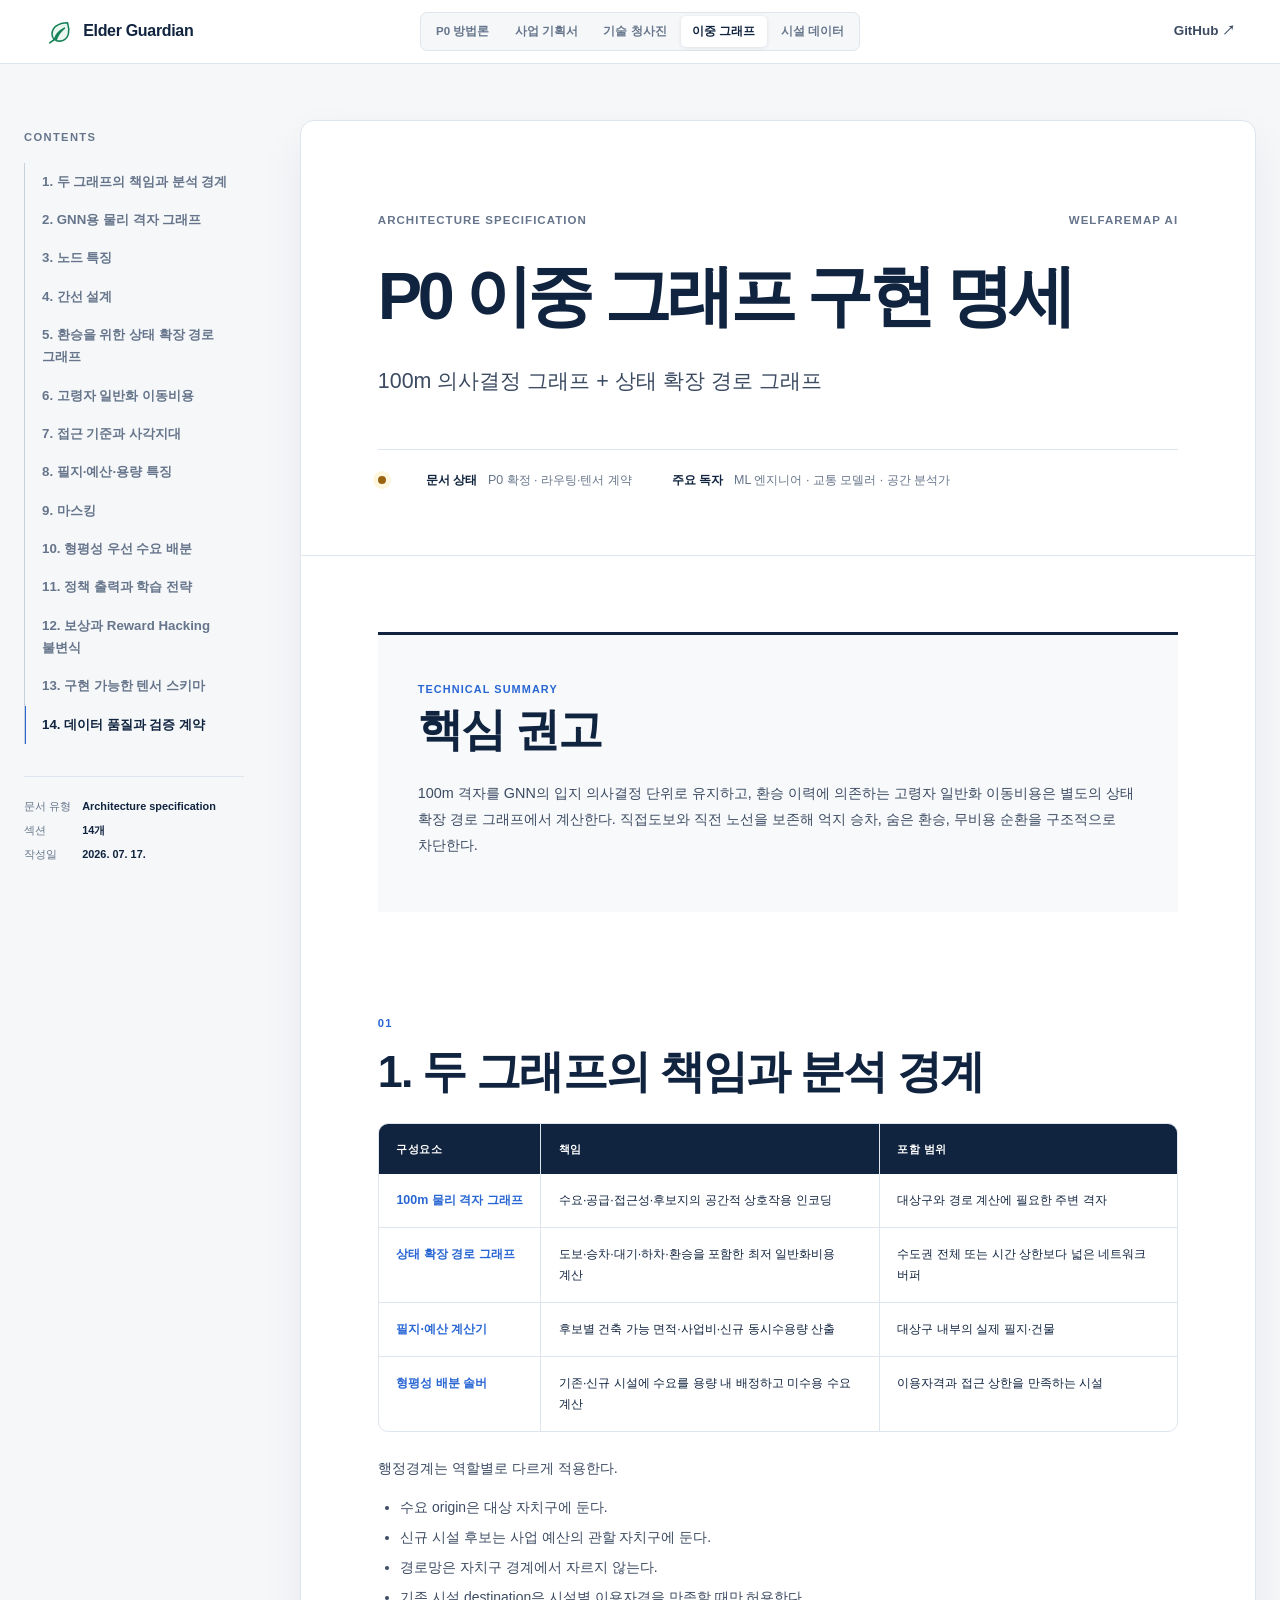
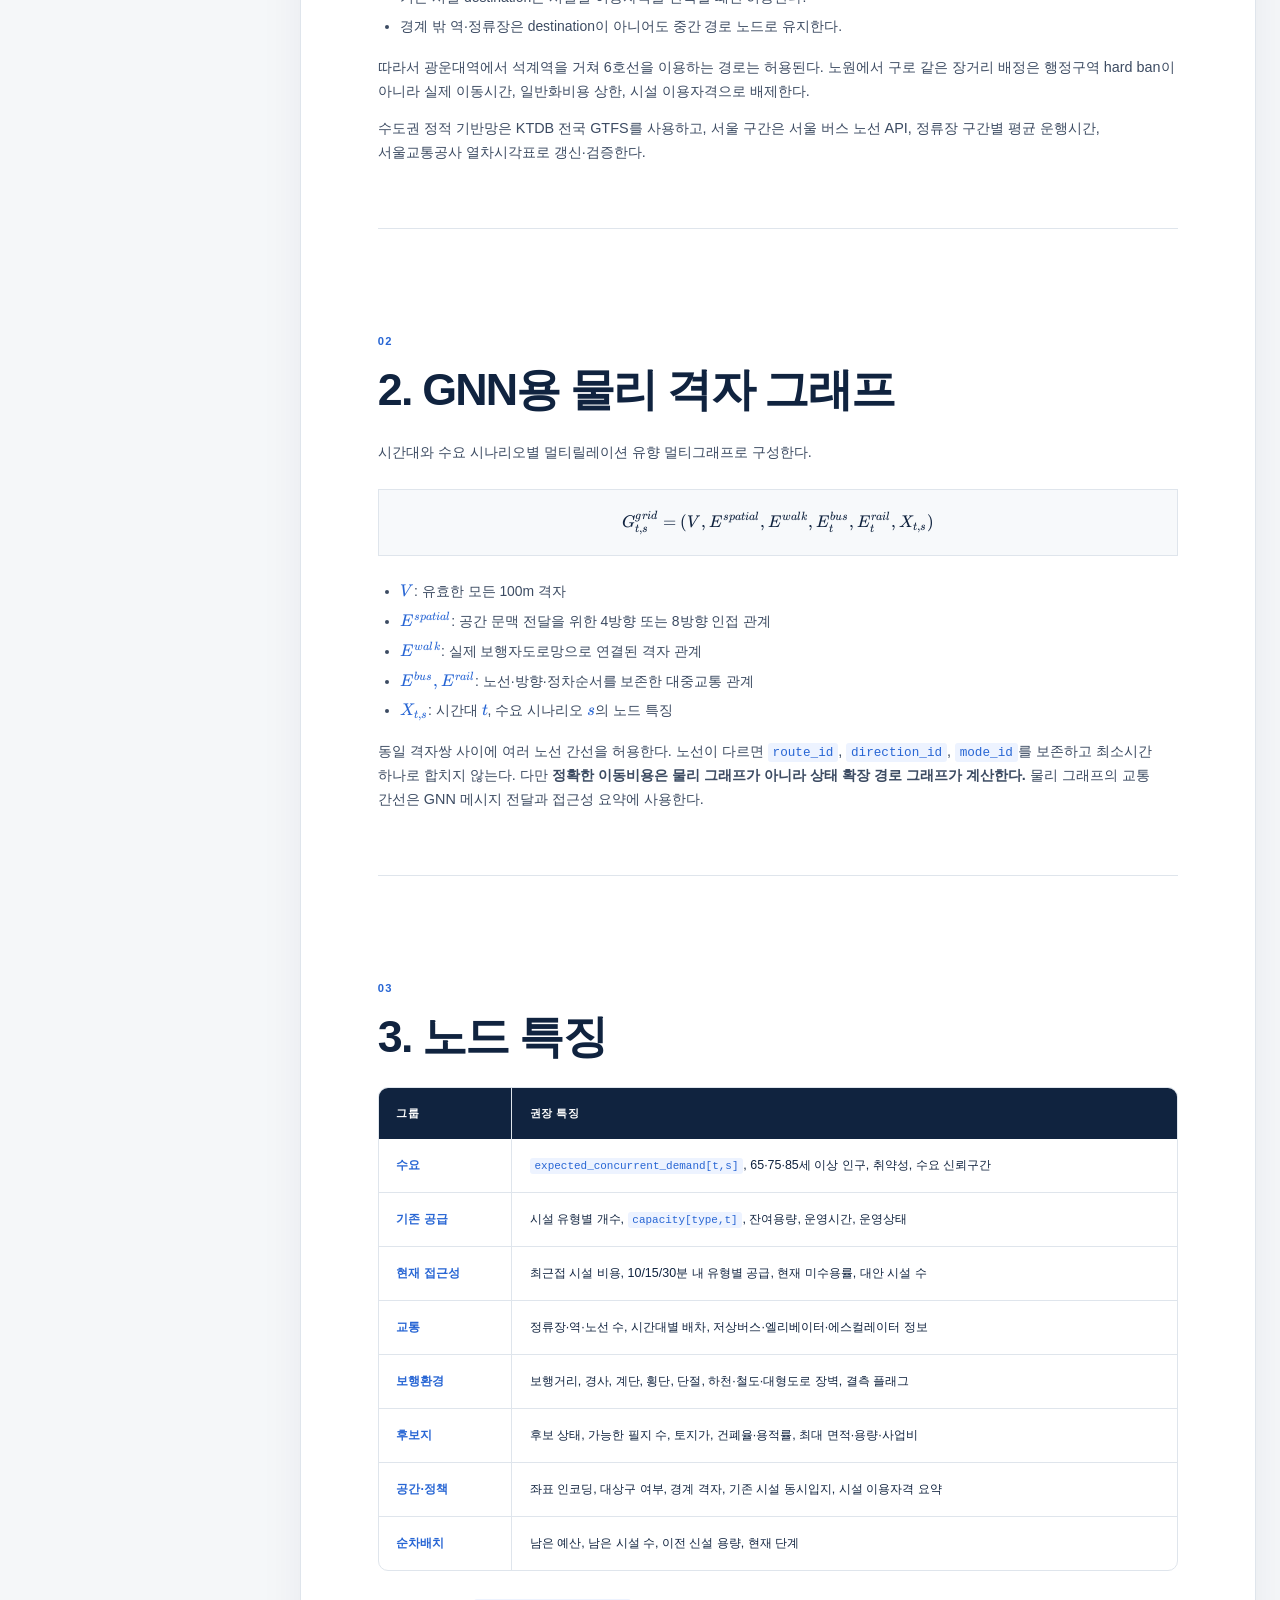
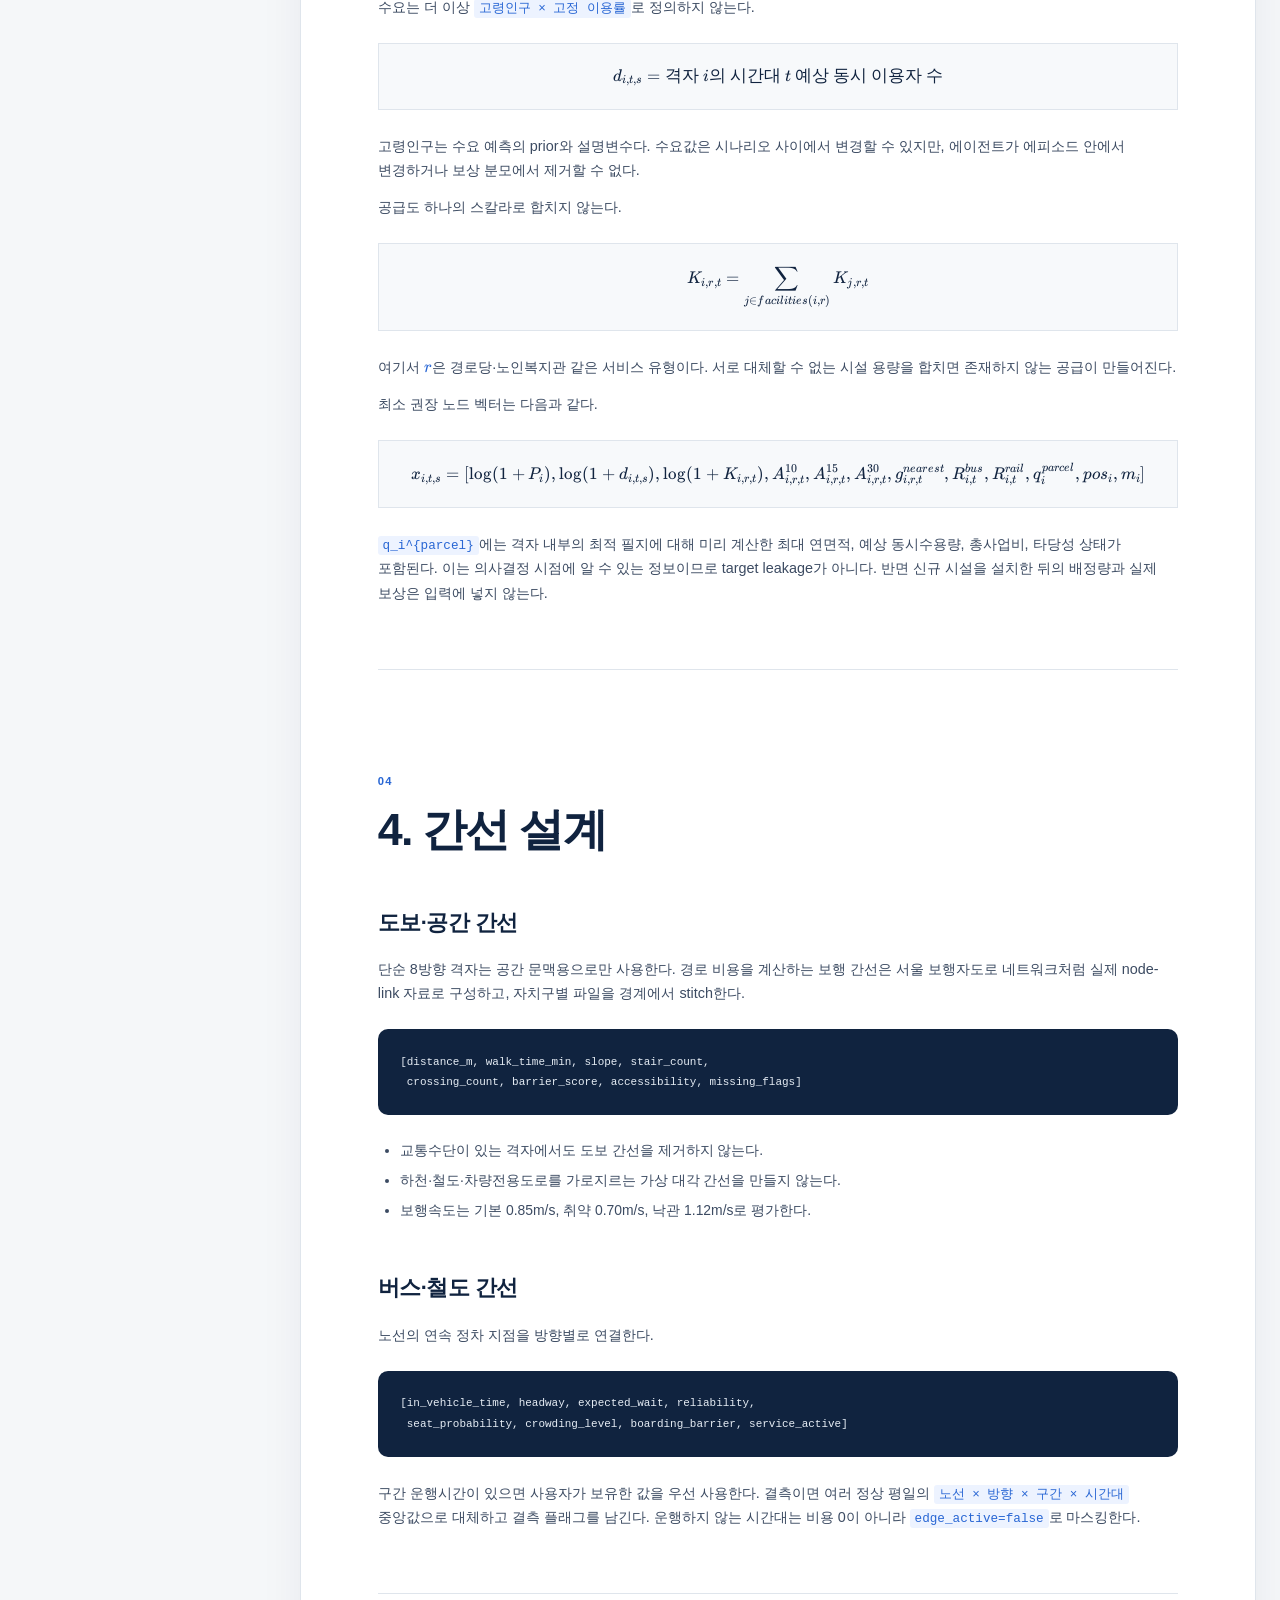
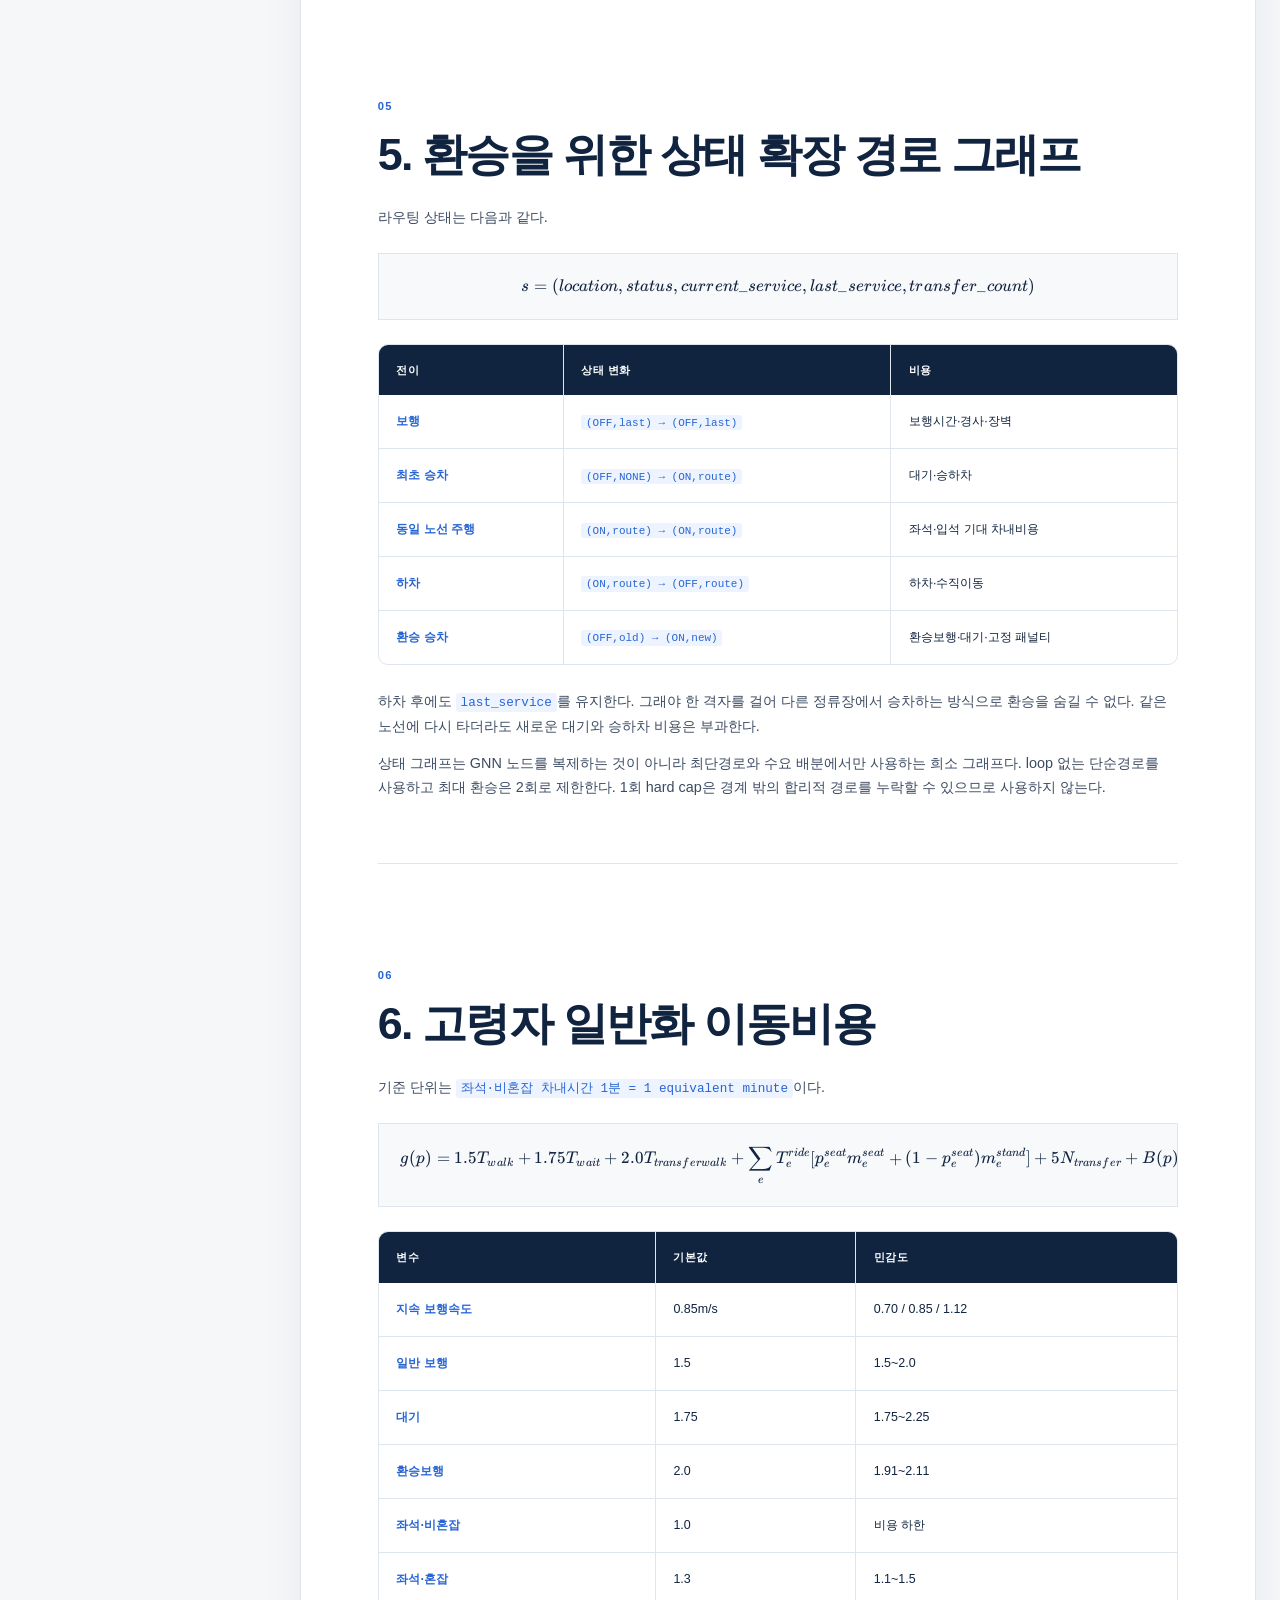
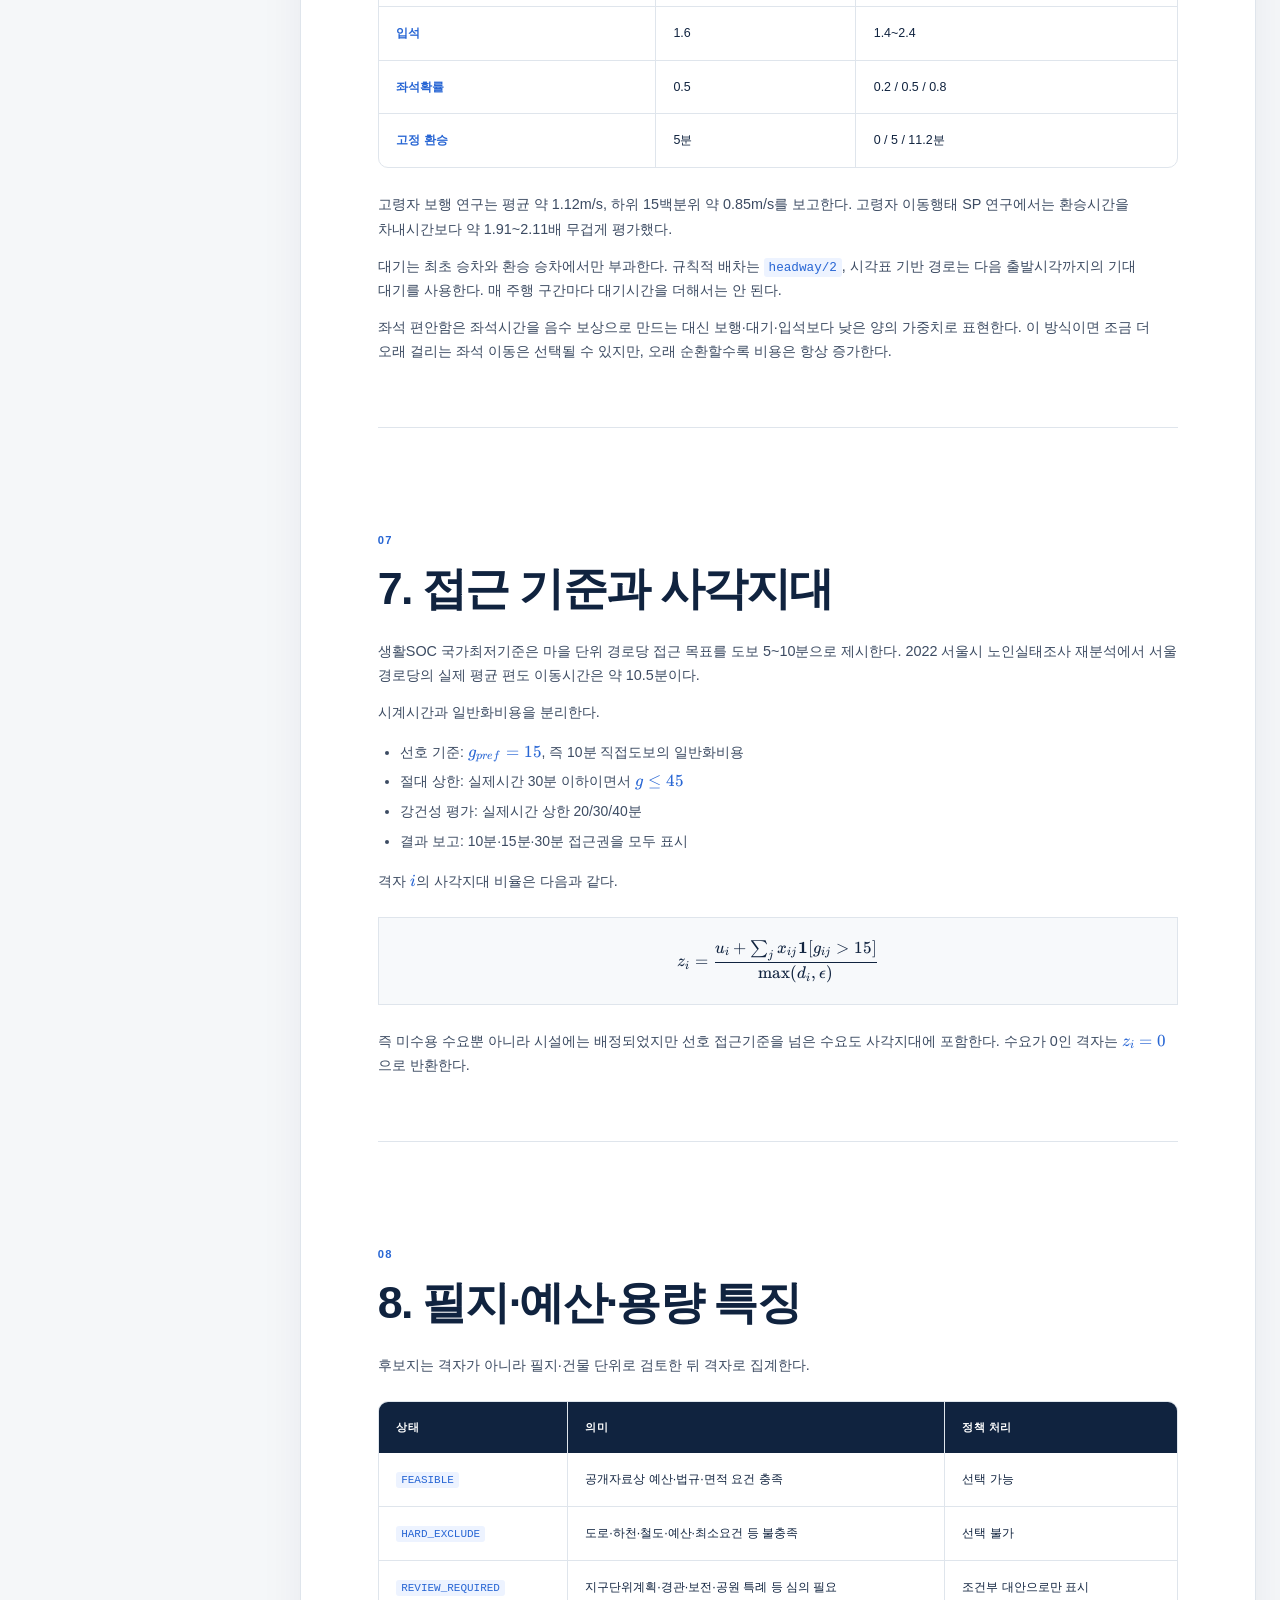
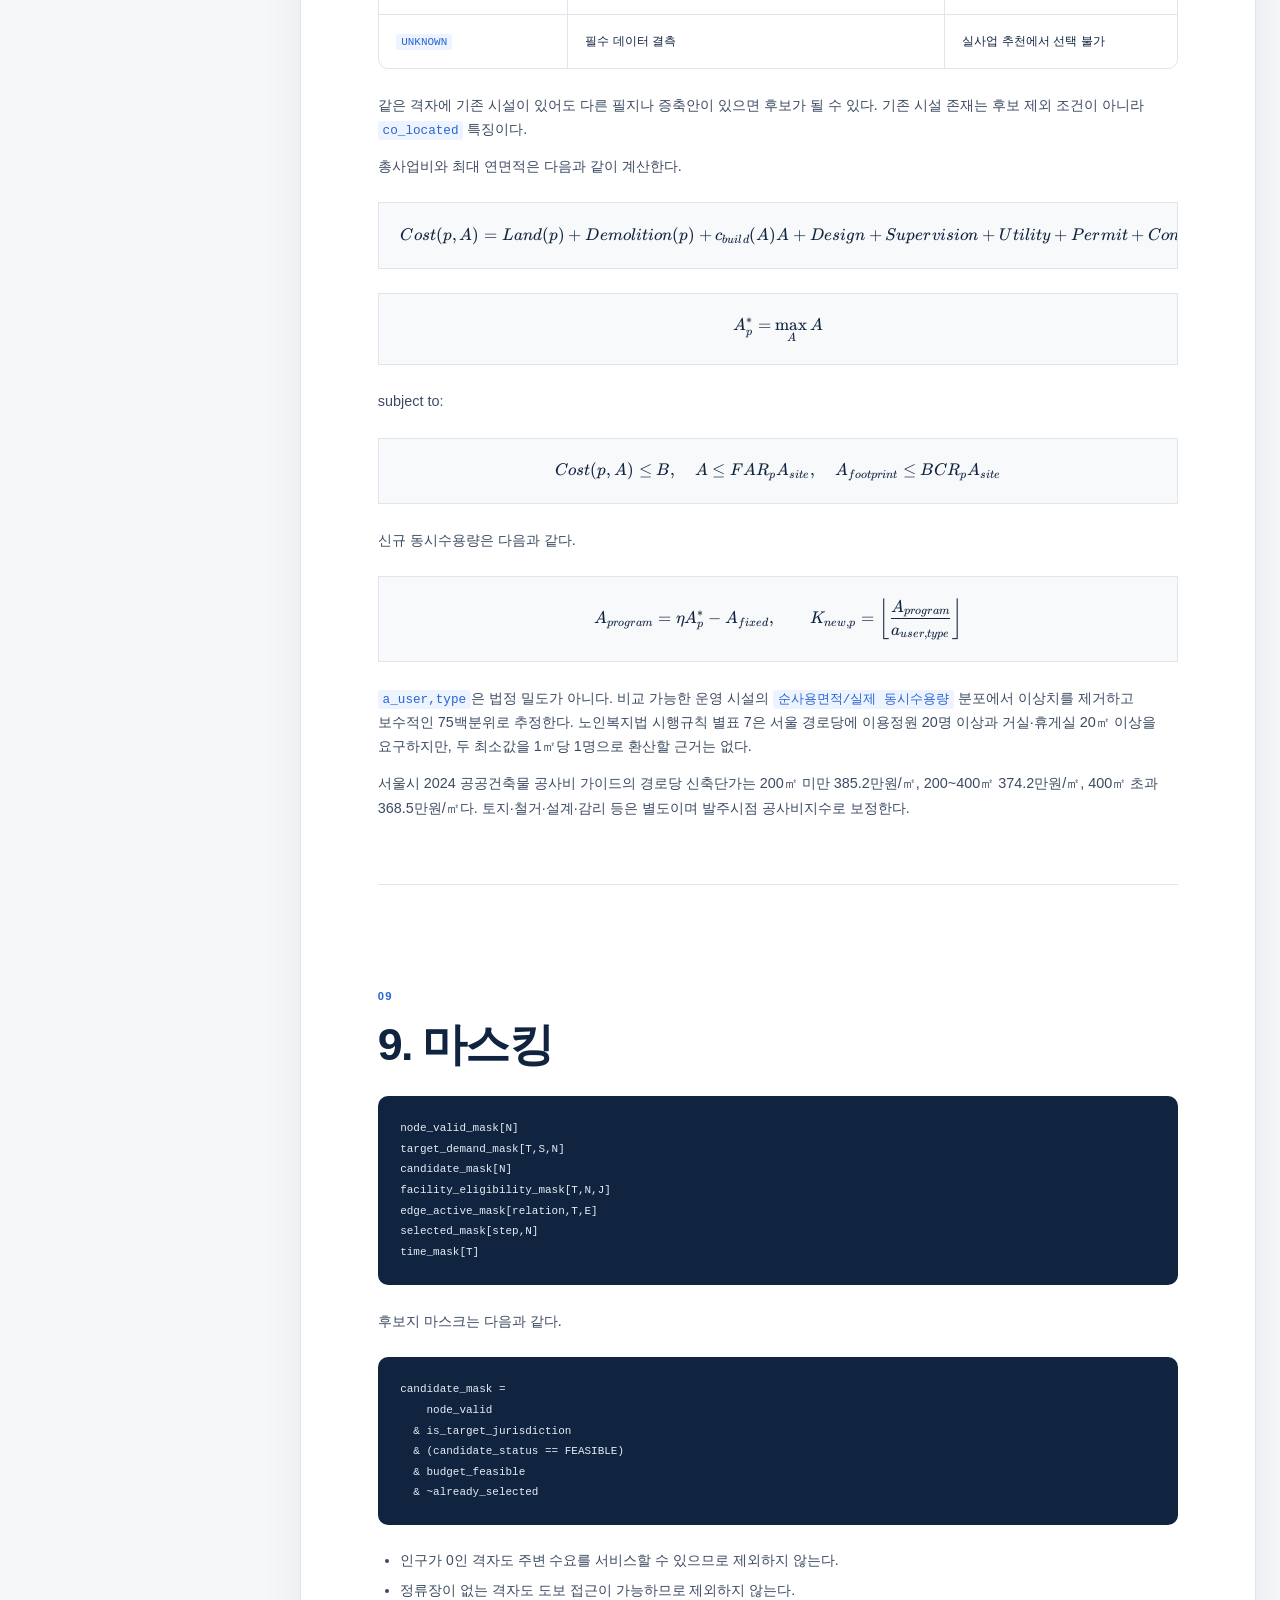
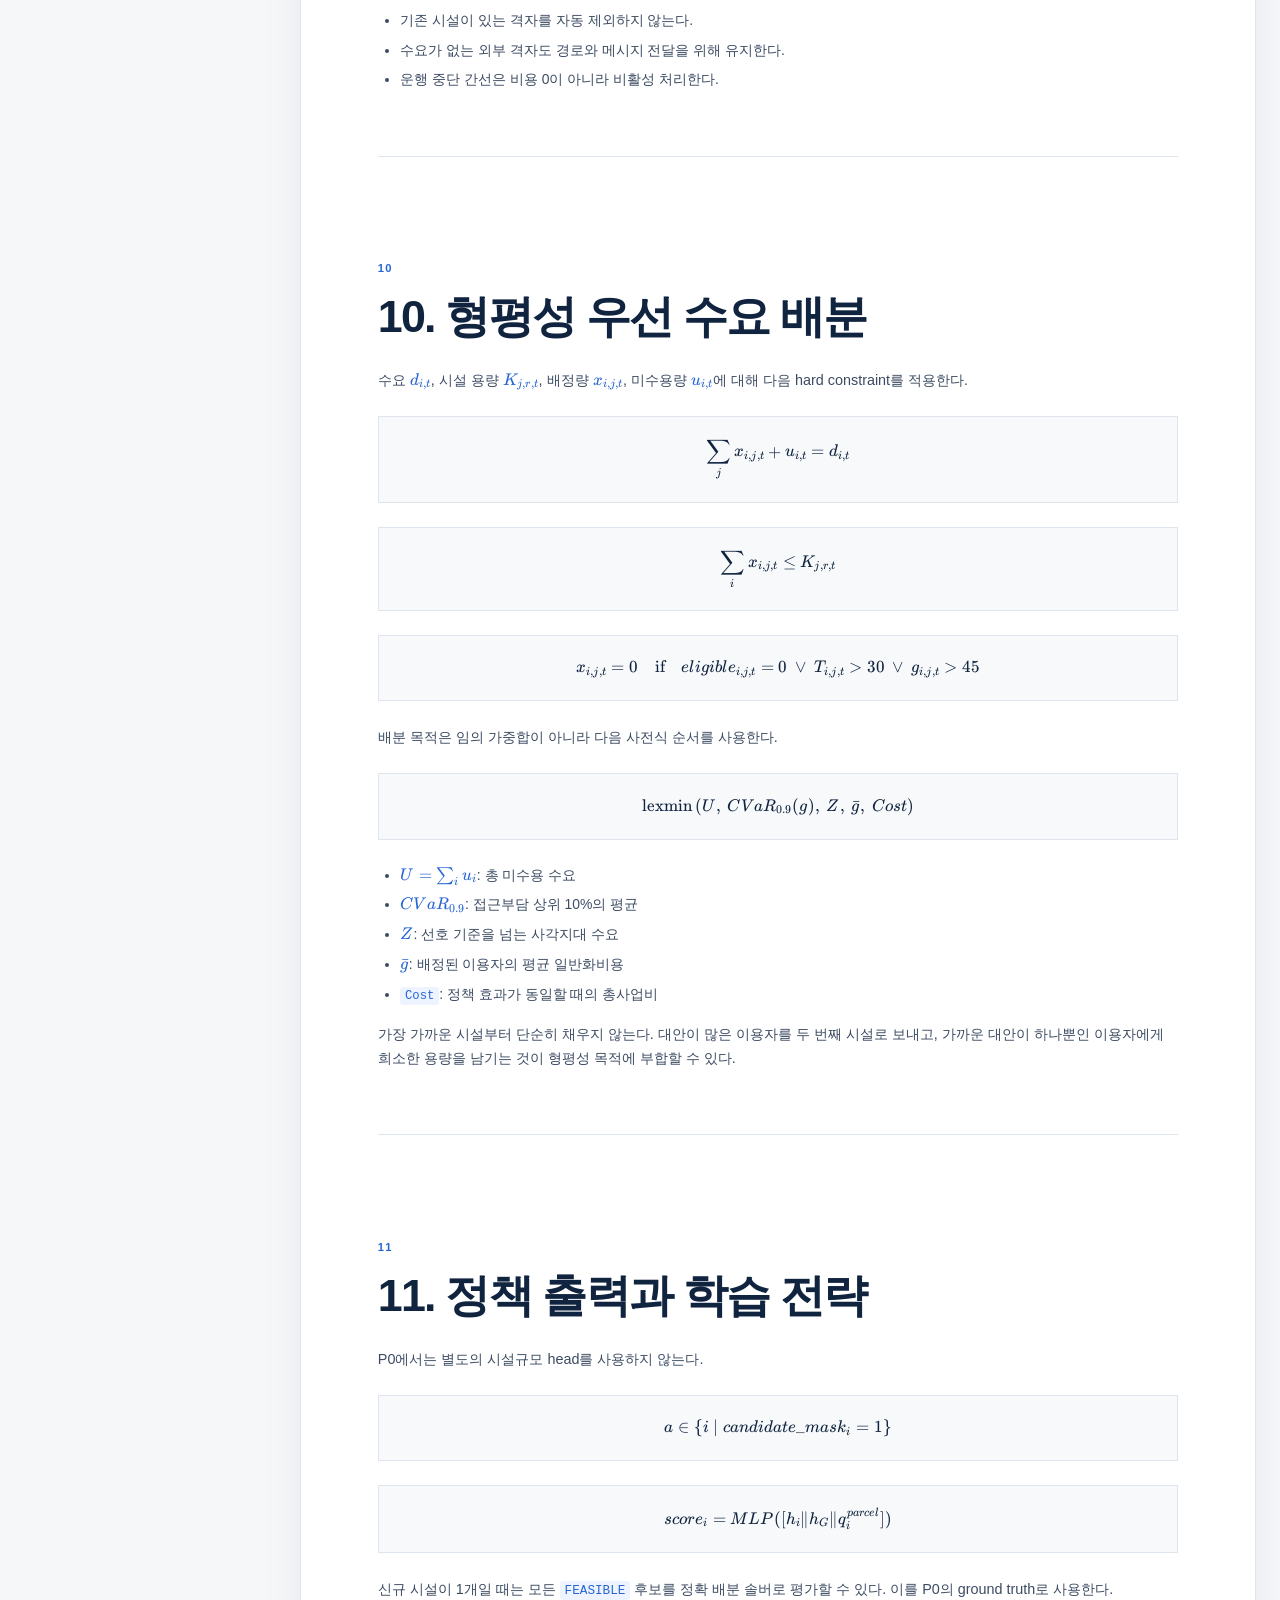
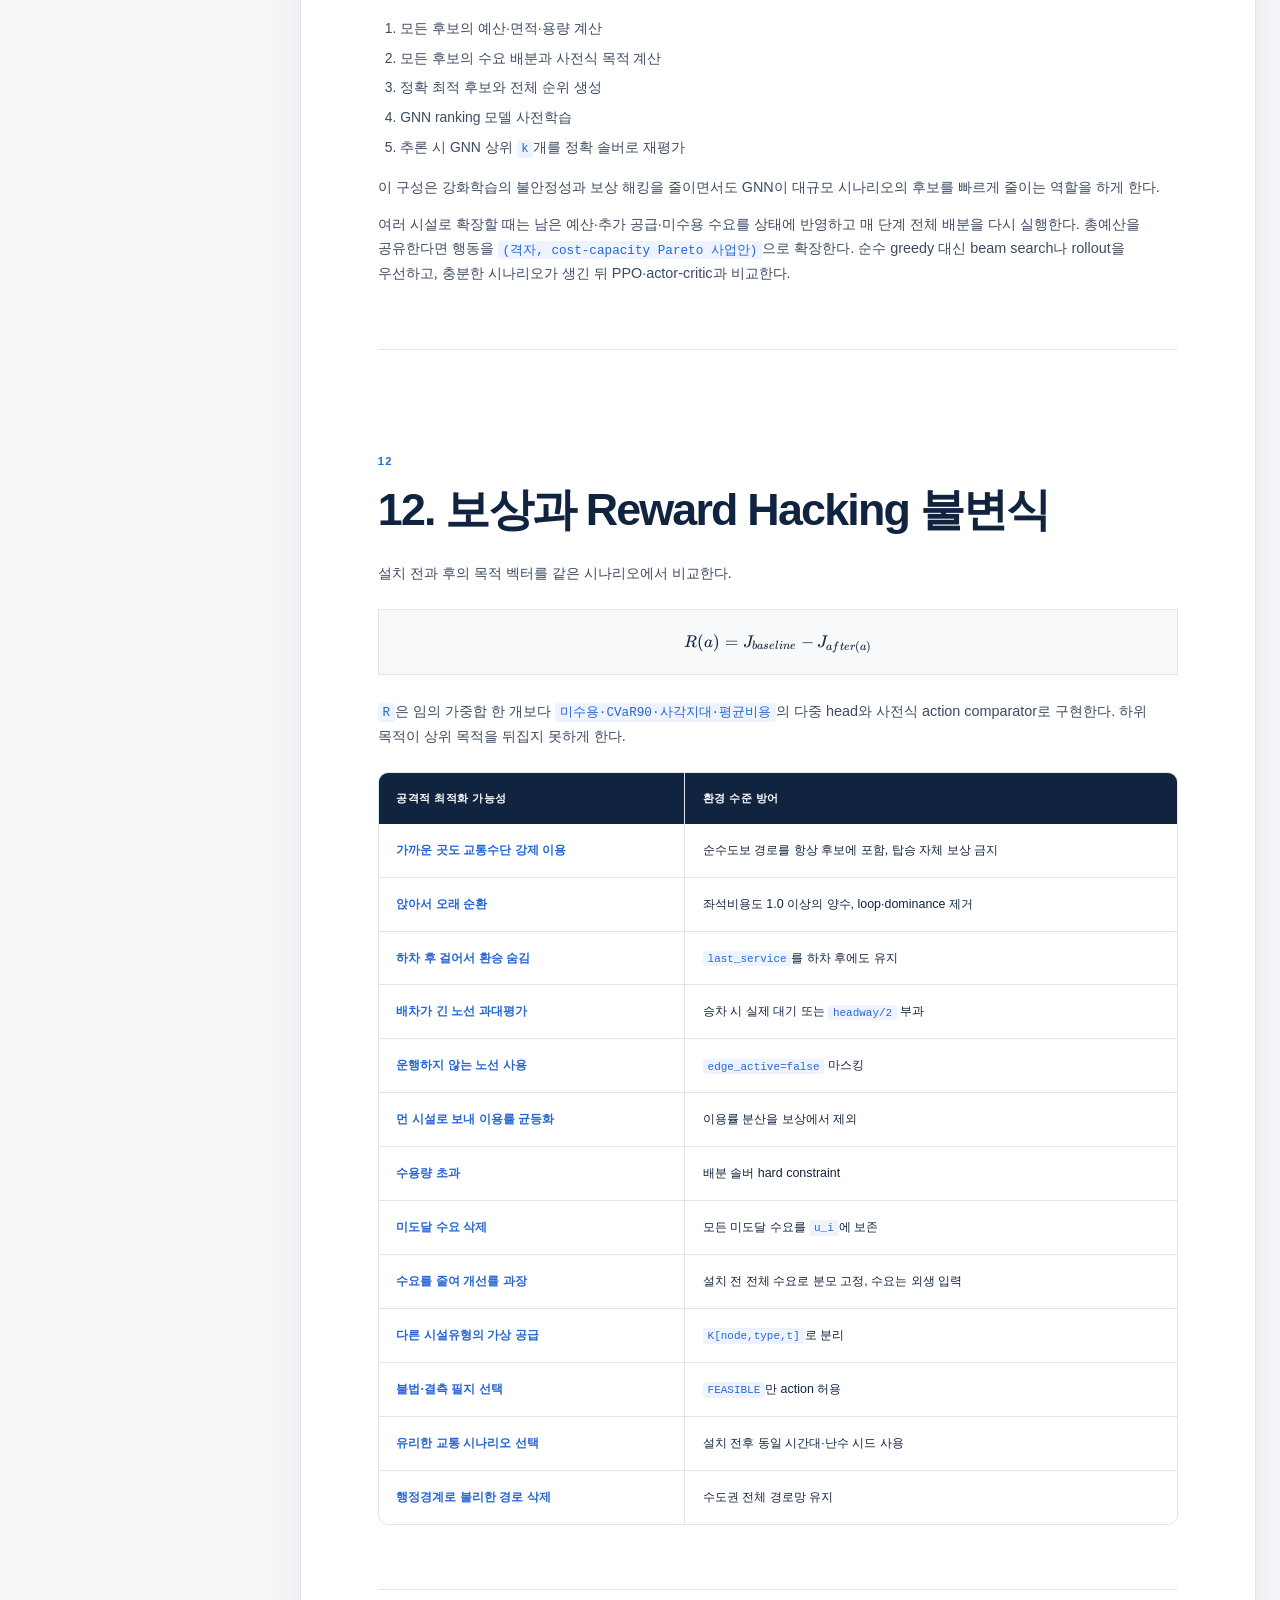
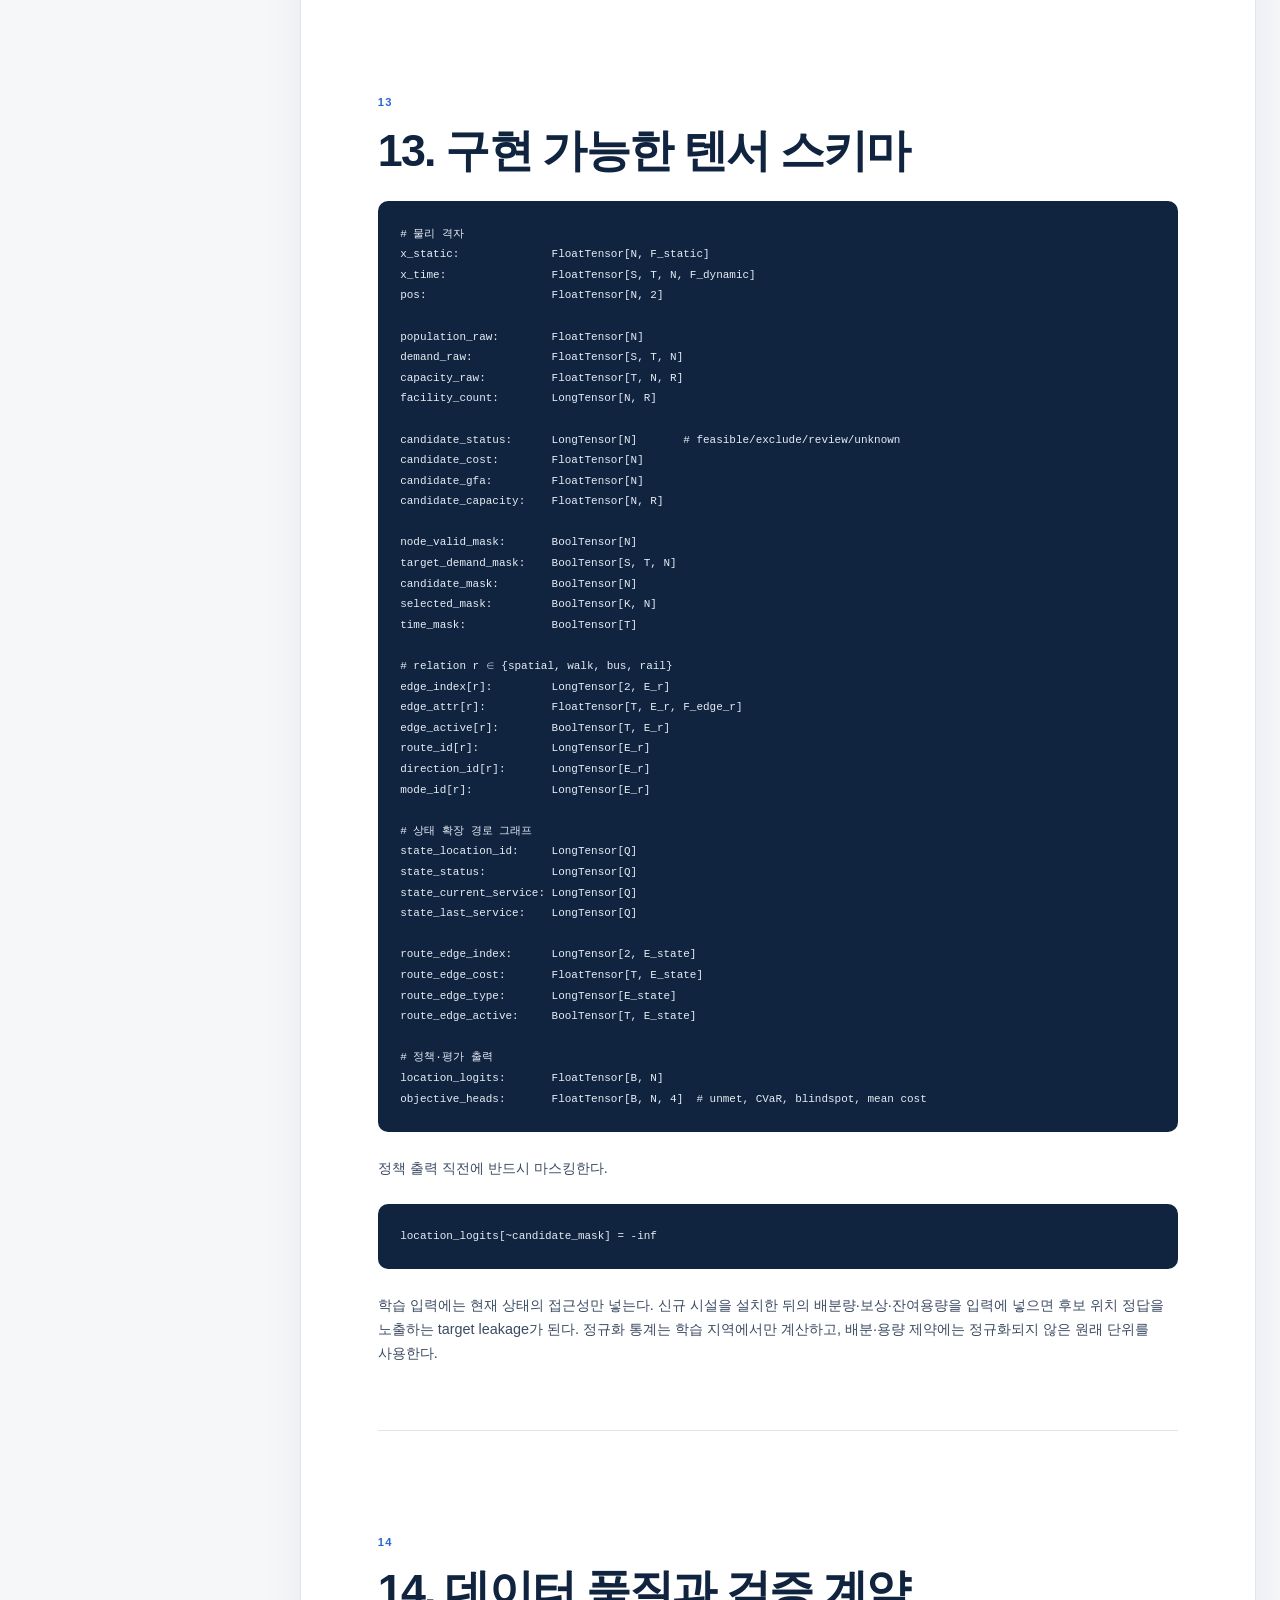
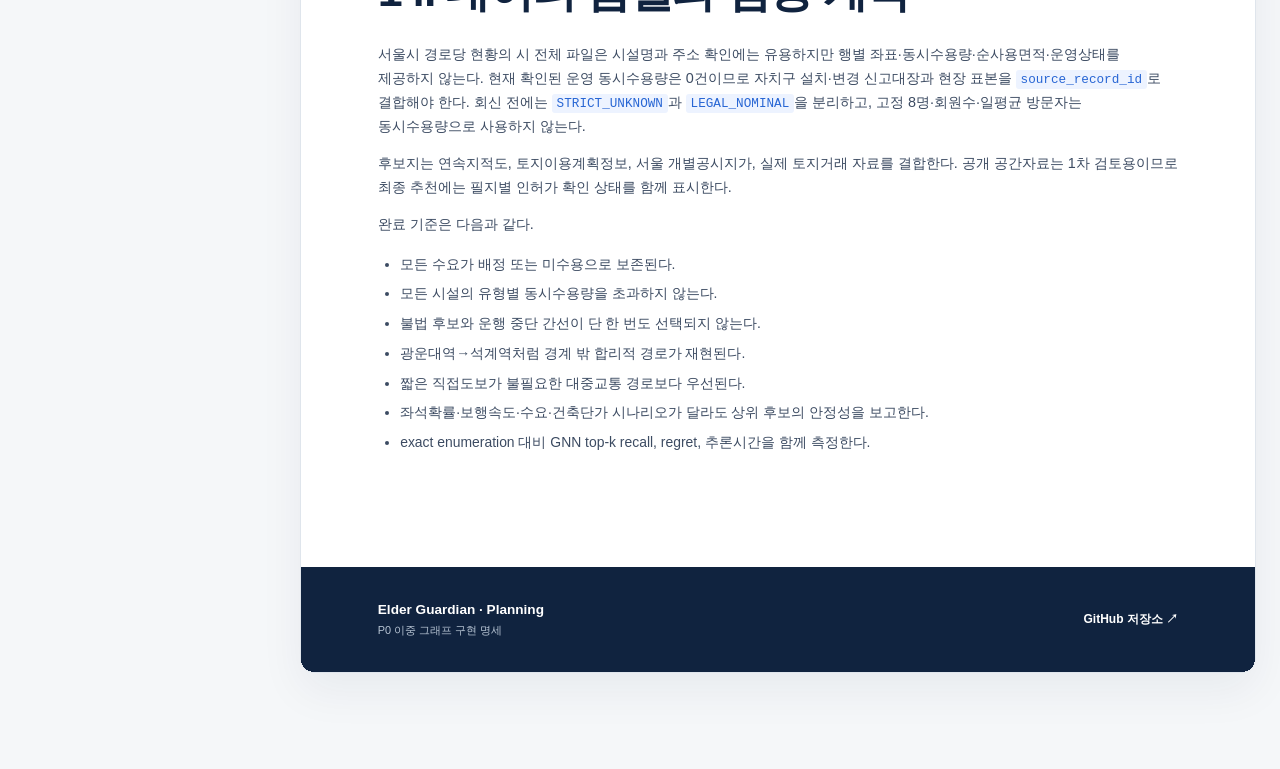
==== commit 57ec9595: "feat(pages): 시설 데이터 감사 페이지 추가 시설 좌표·운영상태·용량 준비도와 잔여 gate를 Pages에 공개하고 전체 문서 내비게이션 연결  모바일 3열 내비게이션과 " ====
--- a/site/dual-graph-recommendation.html
+++ b/site/dual-graph-recommendation.html
@@ -1,7 +1,7 @@
 <!doctype html><html lang="ko"><head><meta charset="UTF-8" /><meta name="viewport" content="width=device-width, initial-scale=1.0" /><meta name="description" content="100m 의사결정 그래프 + 상태 확장 경로 그래프" /><meta name="theme-color" content="#10233f" /><title>P0 이중 그래프 구현 명세 | Elder Guardian</title><link rel="icon" href="./favicon.svg" type="image/svg+xml" /><link rel="stylesheet" href="./vendor/katex/katex.min.css" /><link rel="stylesheet" href="./report.css" /><script defer src="./report.js"></script></head><body><a class="skip-link" href="#content">본문으로 건너뛰기</a>
-<header class="topbar"><a class="brand" href="./index.html" aria-label="Elder Guardian 방법론 보고서로"><svg viewBox="0 0 36 36" aria-hidden="true"><path d="M29 6C17 6 9 12 9 21c0 3 1 5 3 7 2-7 7-12 13-15-5 4-9 9-11 16 3 1 6 1 9 0 8-3 9-13 6-23Z"/><path d="m13 27-7 5"/></svg><span>Elder Guardian</span></a><nav class="document-nav" aria-label="문서 탐색"><a href="./index.html">P0 방법론</a><a href="./planning.html">사업 기획서</a><a href="./technical-blueprint.html">기술 청사진</a><a class="active" aria-current="page" href="./dual-graph-recommendation.html">이중 그래프</a></nav><a class="github" href="https://github.com/Elder-Gardian/Planning" target="_blank" rel="noreferrer">GitHub <span aria-hidden="true">↗</span></a></header>
-<div class="page-shell document-shell" id="top"><aside class="toc document-toc" aria-label="P0 이중 그래프 구현 명세 목차"><p>Contents</p><nav><a href="#section-1">1. 두 그래프의 책임과 분석 경계</a><a href="#section-2">2. GNN용 물리 격자 그래프</a><a href="#section-3">3. 노드 특징</a><a href="#section-4">4. 간선 설계</a><a href="#section-5">5. 환승을 위한 상태 확장 경로 그래프</a><a href="#section-6">6. 고령자 일반화 이동비용</a><a href="#section-7">7. 접근 기준과 사각지대</a><a href="#section-8">8. 필지·예산·용량 특징</a><a href="#section-9">9. 마스킹</a><a href="#section-10">10. 형평성 우선 수요 배분</a><a href="#section-11">11. 정책 출력과 학습 전략</a><a href="#section-12">12. 보상과 Reward Hacking 불변식</a><a href="#section-13">13. 구현 가능한 텐서 스키마</a><a href="#section-14">14. 데이터 품질과 검증 계약</a></nav><div class="toc-meta"><span>문서 유형</span><strong>Architecture specification</strong><span>섹션</span><strong>14개</strong><span>작성일</span><strong>2026. 07. 16.</strong></div></aside>
-<main class="report document-report" id="content"><header class="report-header document-header"><div class="mobile-document-nav"><nav class="document-nav" aria-label="문서 탐색"><a href="./index.html">P0 방법론</a><a href="./planning.html">사업 기획서</a><a href="./technical-blueprint.html">기술 청사진</a><a class="active" aria-current="page" href="./dual-graph-recommendation.html">이중 그래프</a></nav></div><div class="report-meta"><span>Architecture specification</span><span>WelfareMap AI</span></div><h1>P0 이중 그래프 구현 명세</h1><p class="dek">100m 의사결정 그래프 + 상태 확장 경로 그래프</p><div class="report-status"><span class="status-dot"></span><p><strong>문서 상태</strong> P0 확정 · 라우팅·텐서 계약</p><p><strong>주요 독자</strong> ML 엔지니어 · 교통 모델러 · 공간 분석가</p></div></header><article class="document-content"><section class="document-summary"><span>Technical summary</span><h2>핵심 권고</h2><p>100m 격자를 GNN의 입지 의사결정 단위로 유지하고, 환승 이력에 의존하는 고령자 일반화 이동비용은 별도의 상태 확장 경로 그래프에서 계산한다. 직접도보와 직전 노선을 보존해 억지 승차, 숨은 환승, 무비용 순환을 구조적으로 차단한다.</p></section><section class="document-section" id="section-1"><div class="document-section-index">01</div><h2>1. 두 그래프의 책임과 분석 경계</h2>
+<header class="topbar"><a class="brand" href="./index.html" aria-label="Elder Guardian 방법론 보고서로"><svg viewBox="0 0 36 36" aria-hidden="true"><path d="M29 6C17 6 9 12 9 21c0 3 1 5 3 7 2-7 7-12 13-15-5 4-9 9-11 16 3 1 6 1 9 0 8-3 9-13 6-23Z"/><path d="m13 27-7 5"/></svg><span>Elder Guardian</span></a><nav class="document-nav" aria-label="문서 탐색"><a href="./index.html">P0 방법론</a><a href="./planning.html">사업 기획서</a><a href="./technical-blueprint.html">기술 청사진</a><a class="active" aria-current="page" href="./dual-graph-recommendation.html">이중 그래프</a><a href="./facility-data.html">시설 데이터</a></nav><a class="github" href="https://github.com/Elder-Gardian/Planning" target="_blank" rel="noreferrer">GitHub <span aria-hidden="true">↗</span></a></header>
+<div class="page-shell document-shell" id="top"><aside class="toc document-toc" aria-label="P0 이중 그래프 구현 명세 목차"><p>Contents</p><nav><a href="#section-1">1. 두 그래프의 책임과 분석 경계</a><a href="#section-2">2. GNN용 물리 격자 그래프</a><a href="#section-3">3. 노드 특징</a><a href="#section-4">4. 간선 설계</a><a href="#section-5">5. 환승을 위한 상태 확장 경로 그래프</a><a href="#section-6">6. 고령자 일반화 이동비용</a><a href="#section-7">7. 접근 기준과 사각지대</a><a href="#section-8">8. 필지·예산·용량 특징</a><a href="#section-9">9. 마스킹</a><a href="#section-10">10. 형평성 우선 수요 배분</a><a href="#section-11">11. 정책 출력과 학습 전략</a><a href="#section-12">12. 보상과 Reward Hacking 불변식</a><a href="#section-13">13. 구현 가능한 텐서 스키마</a><a href="#section-14">14. 데이터 품질과 검증 계약</a></nav><div class="toc-meta"><span>문서 유형</span><strong>Architecture specification</strong><span>섹션</span><strong>14개</strong><span>작성일</span><strong>2026. 07. 17.</strong></div></aside>
+<main class="report document-report" id="content"><header class="report-header document-header"><div class="mobile-document-nav"><nav class="document-nav" aria-label="문서 탐색"><a href="./index.html">P0 방법론</a><a href="./planning.html">사업 기획서</a><a href="./technical-blueprint.html">기술 청사진</a><a class="active" aria-current="page" href="./dual-graph-recommendation.html">이중 그래프</a><a href="./facility-data.html">시설 데이터</a></nav></div><div class="report-meta"><span>Architecture specification</span><span>WelfareMap AI</span></div><h1>P0 이중 그래프 구현 명세</h1><p class="dek">100m 의사결정 그래프 + 상태 확장 경로 그래프</p><div class="report-status"><span class="status-dot"></span><p><strong>문서 상태</strong> P0 확정 · 라우팅·텐서 계약</p><p><strong>주요 독자</strong> ML 엔지니어 · 교통 모델러 · 공간 분석가</p></div></header><article class="document-content"><section class="document-summary"><span>Technical summary</span><h2>핵심 권고</h2><p>100m 격자를 GNN의 입지 의사결정 단위로 유지하고, 환승 이력에 의존하는 고령자 일반화 이동비용은 별도의 상태 확장 경로 그래프에서 계산한다. 직접도보와 직전 노선을 보존해 억지 승차, 숨은 환승, 무비용 순환을 구조적으로 차단한다.</p></section><section class="document-section" id="section-1"><div class="document-section-index">01</div><h2>1. 두 그래프의 책임과 분석 경계</h2>
 <div class="table-frame document-table" role="region" aria-label="구성요소, 책임, 포함 범위" tabindex="0"><table><thead><tr><th>구성요소</th><th>책임</th><th>포함 범위</th></tr></thead><tbody><tr><th>100m 물리 격자 그래프</th><td>수요·공급·접근성·후보지의 공간적 상호작용 인코딩</td><td>대상구와 경로 계산에 필요한 주변 격자</td></tr><tr><th>상태 확장 경로 그래프</th><td>도보·승차·대기·하차·환승을 포함한 최저 일반화비용 계산</td><td>수도권 전체 또는 시간 상한보다 넓은 네트워크 버퍼</td></tr><tr><th>필지·예산 계산기</th><td>후보별 건축 가능 면적·사업비·신규 동시수용량 산출</td><td>대상구 내부의 실제 필지·건물</td></tr><tr><th>형평성 배분 솔버</th><td>기존·신규 시설에 수요를 용량 내 배정하고 미수용 수요 계산</td><td>이용자격과 접근 상한을 만족하는 시설</td></tr></tbody></table></div>
 <p>행정경계는 역할별로 다르게 적용한다.</p>
 <ul><li>수요 origin은 대상 자치구에 둔다.</li><li>신규 시설 후보는 사업 예산의 관할 자치구에 둔다.</li><li>경로망은 자치구 경계에서 자르지 않는다.</li><li>기존 시설 destination은 시설별 이용자격을 만족할 때만 허용한다.</li><li>경계 밖 역·정류장은 destination이 아니어도 중간 경로 노드로 유지한다.</li></ul>
--- a/site/report.css
+++ b/site/report.css
@@ -142,7 +142,7 @@
   .page-shell { grid-template-columns: 1fr; width: min(100% - 2rem, 1000px); padding-top: 2rem; }.toc { display: none; }.metric-list { grid-template-columns: repeat(3,1fr); }.metric-list > div:nth-child(4){border-left:0;border-top:1px solid var(--line)}.metric-list > div:nth-child(5){border-top:1px solid var(--line)}
 }
 @media (max-width: 720px) {
-  .topbar { grid-template-columns: 1fr auto; }.topbar > .document-nav { display: none; }.page-shell { width: 100%; padding: 0; }.report { border: 0; border-radius: 0; box-shadow: none; }.report-header { padding-top: 2rem; }.mobile-document-nav { display: block; margin-bottom: 3rem; overflow-x: auto; }.mobile-document-nav .document-nav { width: max-content; }.section { grid-template-columns: 1fr; gap: .5rem; }.section-number { padding: 0; }.summary-list li { grid-template-columns: 1fr; gap: .35rem; }.model-flow { grid-template-columns: 1fr; gap: .5rem; }.model-flow::before { top: 5%; bottom: 5%; left: 21px; border-top: 0; border-left: 2px solid var(--line-strong); }.model-flow li { display: grid; grid-template-columns: 44px 1fr; gap: 1rem; text-align: left; }.model-flow li > span { grid-row: 1 / 3; margin: 0; }.bar-row { grid-template-columns: 1fr 58px; }.bar-label { grid-column: 1 / -1; }.definition-strip, .constraint-panel { grid-template-columns: 1fr 1fr; }.definition-strip > div:nth-child(3), .constraint-panel > div:nth-child(3) { border-top: 1px solid var(--line); }.definition-strip > div:nth-child(3) { border-left: 0; }.constraint-panel > div:nth-child(3) { grid-column: 1 / -1; border-left: 0; }.pipeline, .spec-grid { grid-template-columns: 1fr; }.diffusion-note { grid-template-columns: 1fr; }.diffusion-note ul { grid-column: auto; }.metric-list { grid-template-columns: 1fr; }.metric-list > div + div { border-top: 1px solid var(--line); border-left: 0; }.risk-grid { grid-template-columns: 1fr 1fr; }.risk-grid article:nth-child(3) { border-top: 1px solid var(--line); border-left: 0; }.risk-grid article:nth-child(4) { border-top: 1px solid var(--line); }.roadmap li { grid-template-columns: 1fr; gap: .4rem; }.report-footer { align-items: flex-start; flex-direction: column; }
+  .topbar { grid-template-columns: 1fr auto; }.topbar > .document-nav { display: none; }.page-shell { width: 100%; padding: 0; }.report { border: 0; border-radius: 0; box-shadow: none; }.report-header { padding-top: 2rem; }.mobile-document-nav { display: block; margin-bottom: 3rem; }.mobile-document-nav .document-nav { display: grid; grid-template-columns: repeat(3, minmax(0, 1fr)); width: 100%; }.mobile-document-nav .document-nav a { padding-right: .3rem; padding-left: .3rem; text-align: center; }.section { grid-template-columns: 1fr; gap: .5rem; }.section-number { padding: 0; }.summary-list li { grid-template-columns: 1fr; gap: .35rem; }.model-flow { grid-template-columns: 1fr; gap: .5rem; }.model-flow::before { top: 5%; bottom: 5%; left: 21px; border-top: 0; border-left: 2px solid var(--line-strong); }.model-flow li { display: grid; grid-template-columns: 44px 1fr; gap: 1rem; text-align: left; }.model-flow li > span { grid-row: 1 / 3; margin: 0; }.bar-row { grid-template-columns: 1fr 58px; }.bar-label { grid-column: 1 / -1; }.definition-strip, .constraint-panel { grid-template-columns: 1fr 1fr; }.definition-strip > div:nth-child(3), .constraint-panel > div:nth-child(3) { border-top: 1px solid var(--line); }.definition-strip > div:nth-child(3) { border-left: 0; }.constraint-panel > div:nth-child(3) { grid-column: 1 / -1; border-left: 0; }.pipeline, .spec-grid { grid-template-columns: 1fr; }.diffusion-note { grid-template-columns: 1fr; }.diffusion-note ul { grid-column: auto; }.metric-list { grid-template-columns: 1fr; }.metric-list > div + div { border-top: 1px solid var(--line); border-left: 0; }.risk-grid { grid-template-columns: 1fr 1fr; }.risk-grid article:nth-child(3) { border-top: 1px solid var(--line); border-left: 0; }.risk-grid article:nth-child(4) { border-top: 1px solid var(--line); }.roadmap li { grid-template-columns: 1fr; gap: .4rem; }.report-footer { align-items: flex-start; flex-direction: column; }
   .document-content { padding-bottom: 4rem; }.document-section { padding-top: 4rem; }.document-section + .document-section { margin-top: 3rem; }
 }
 @media (max-width: 480px) {
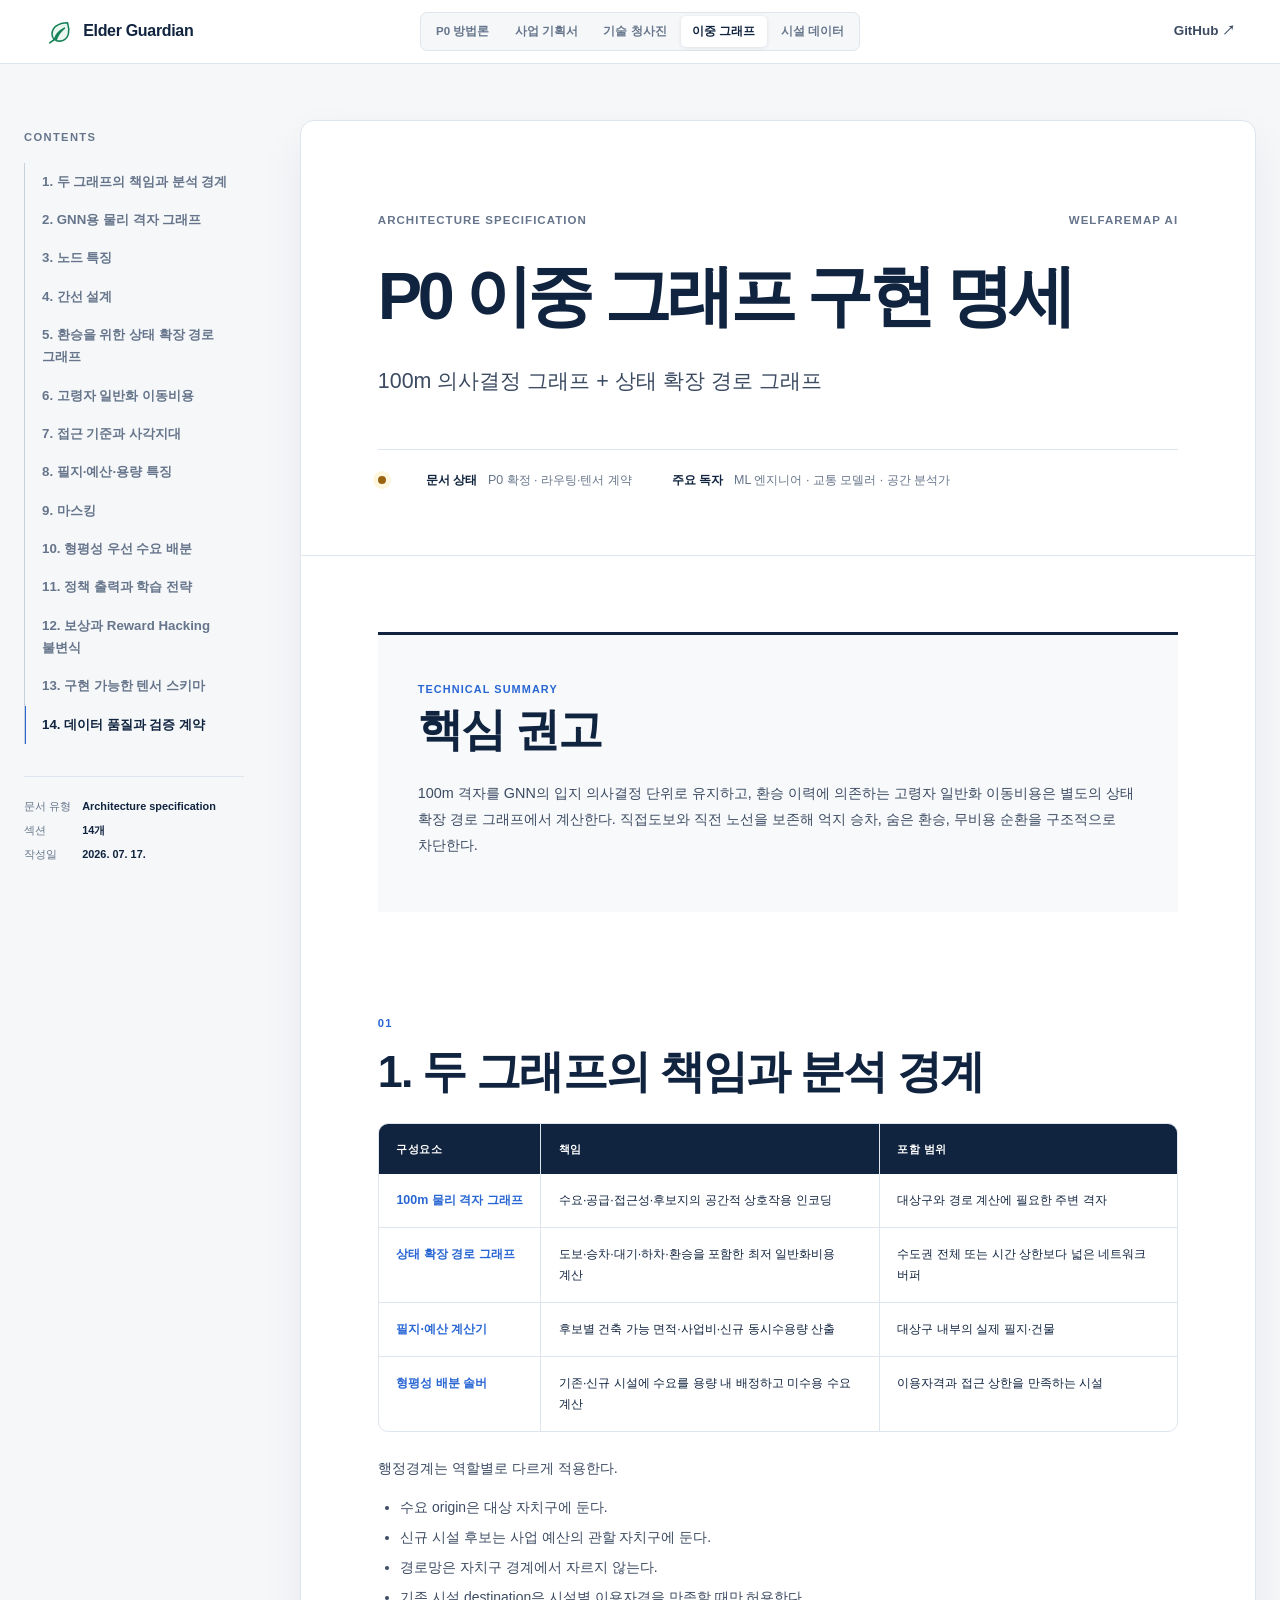
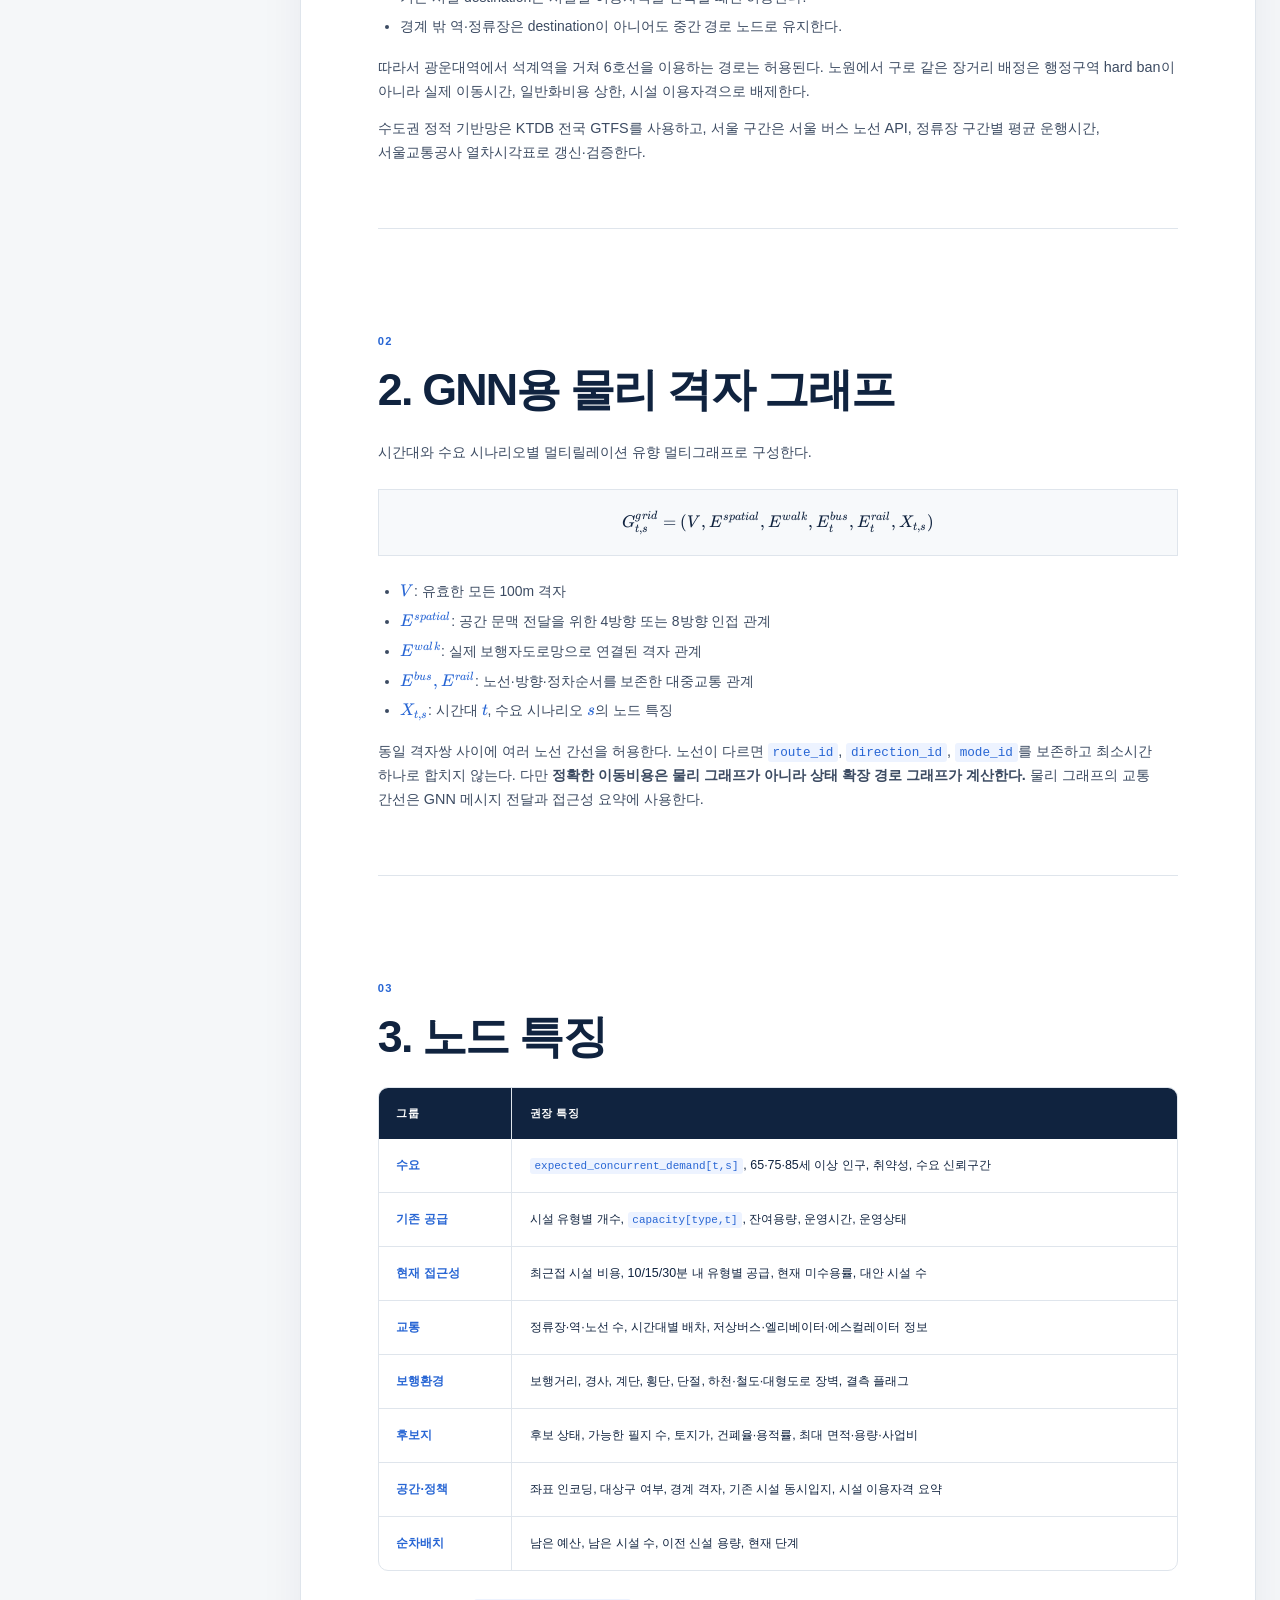
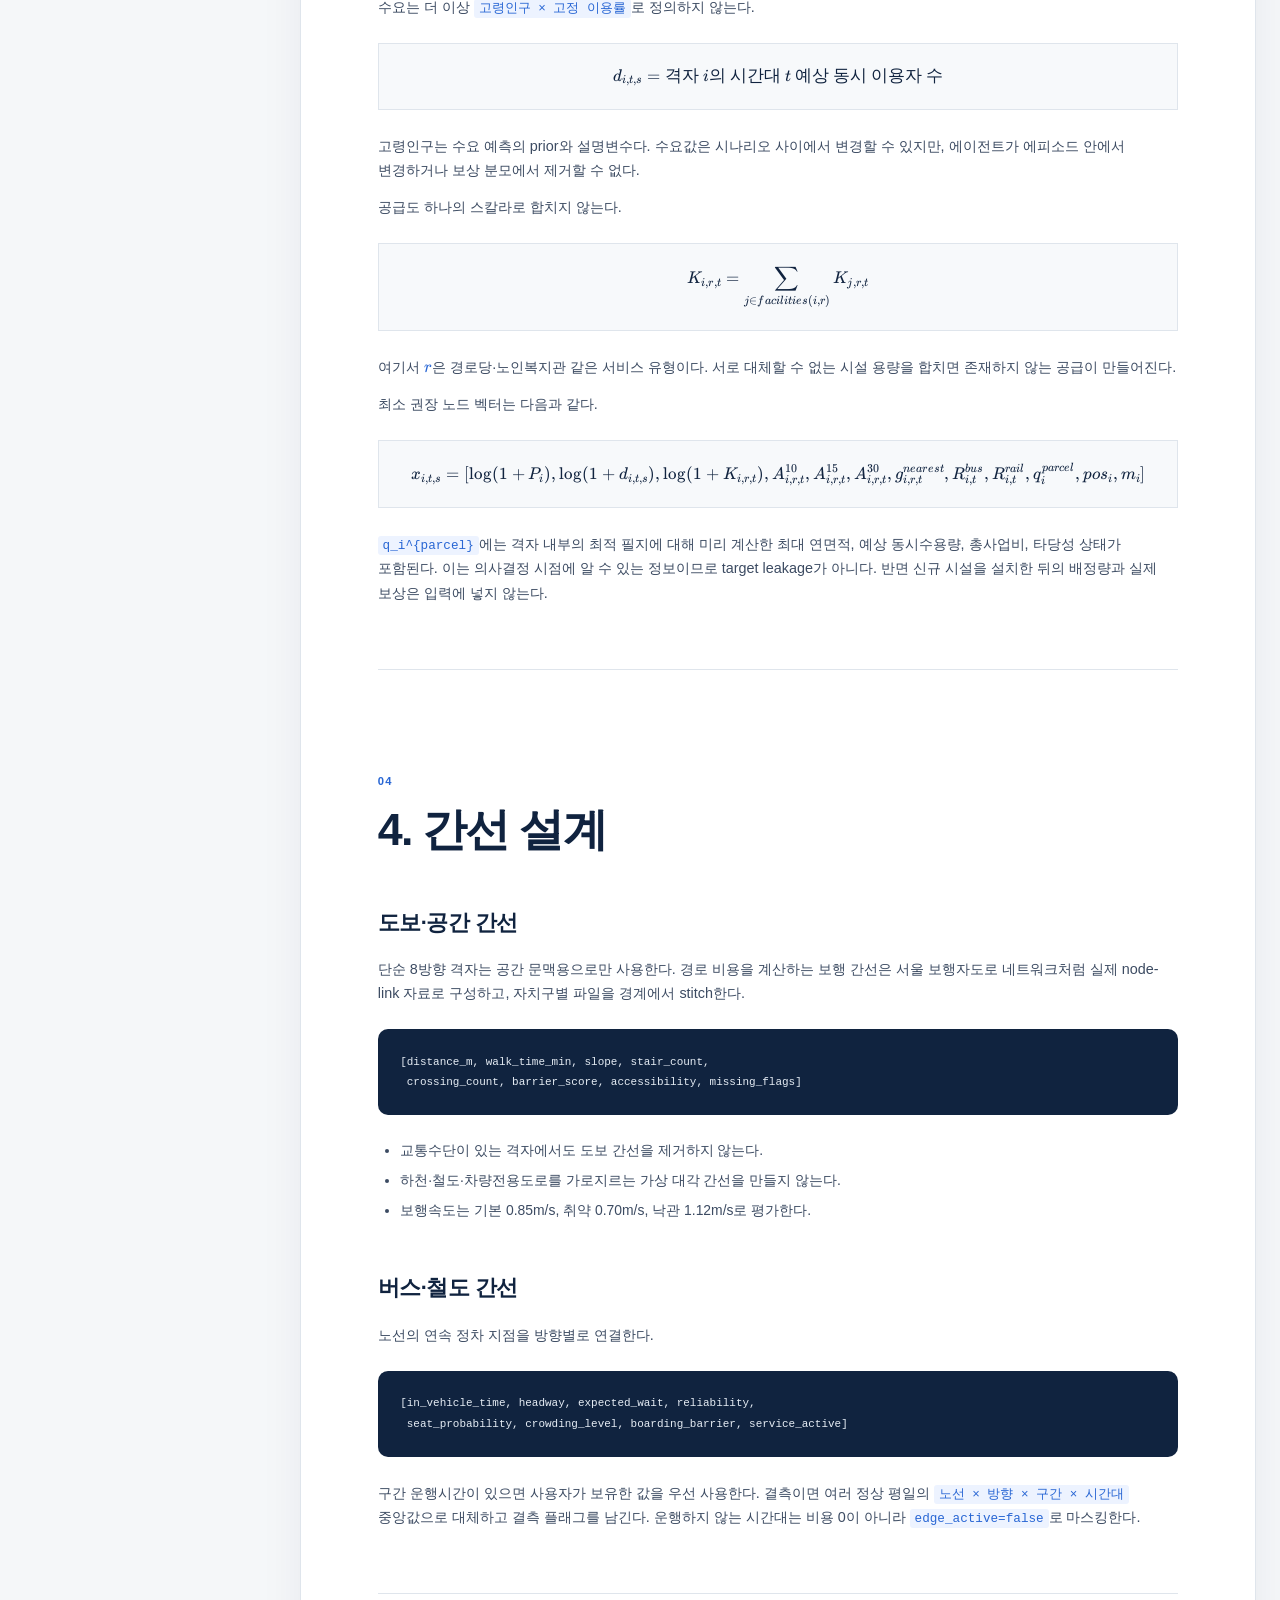
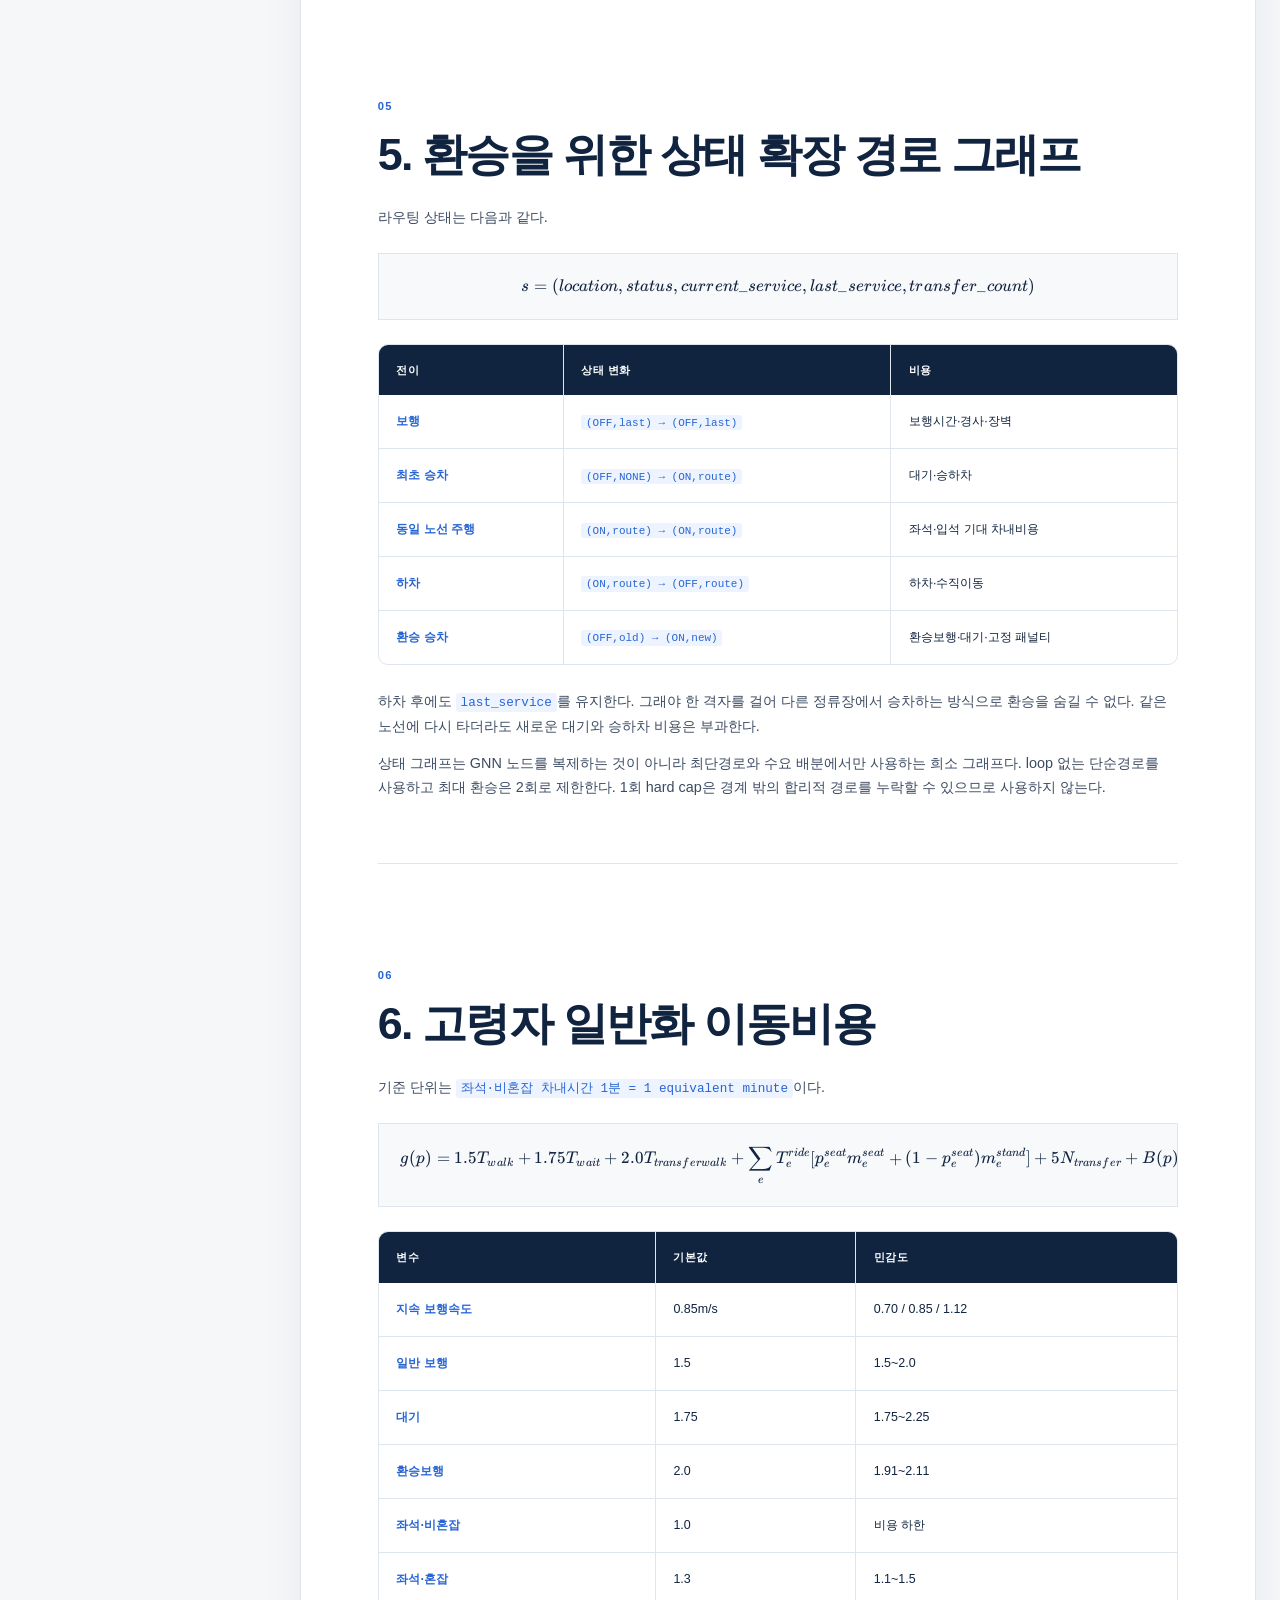
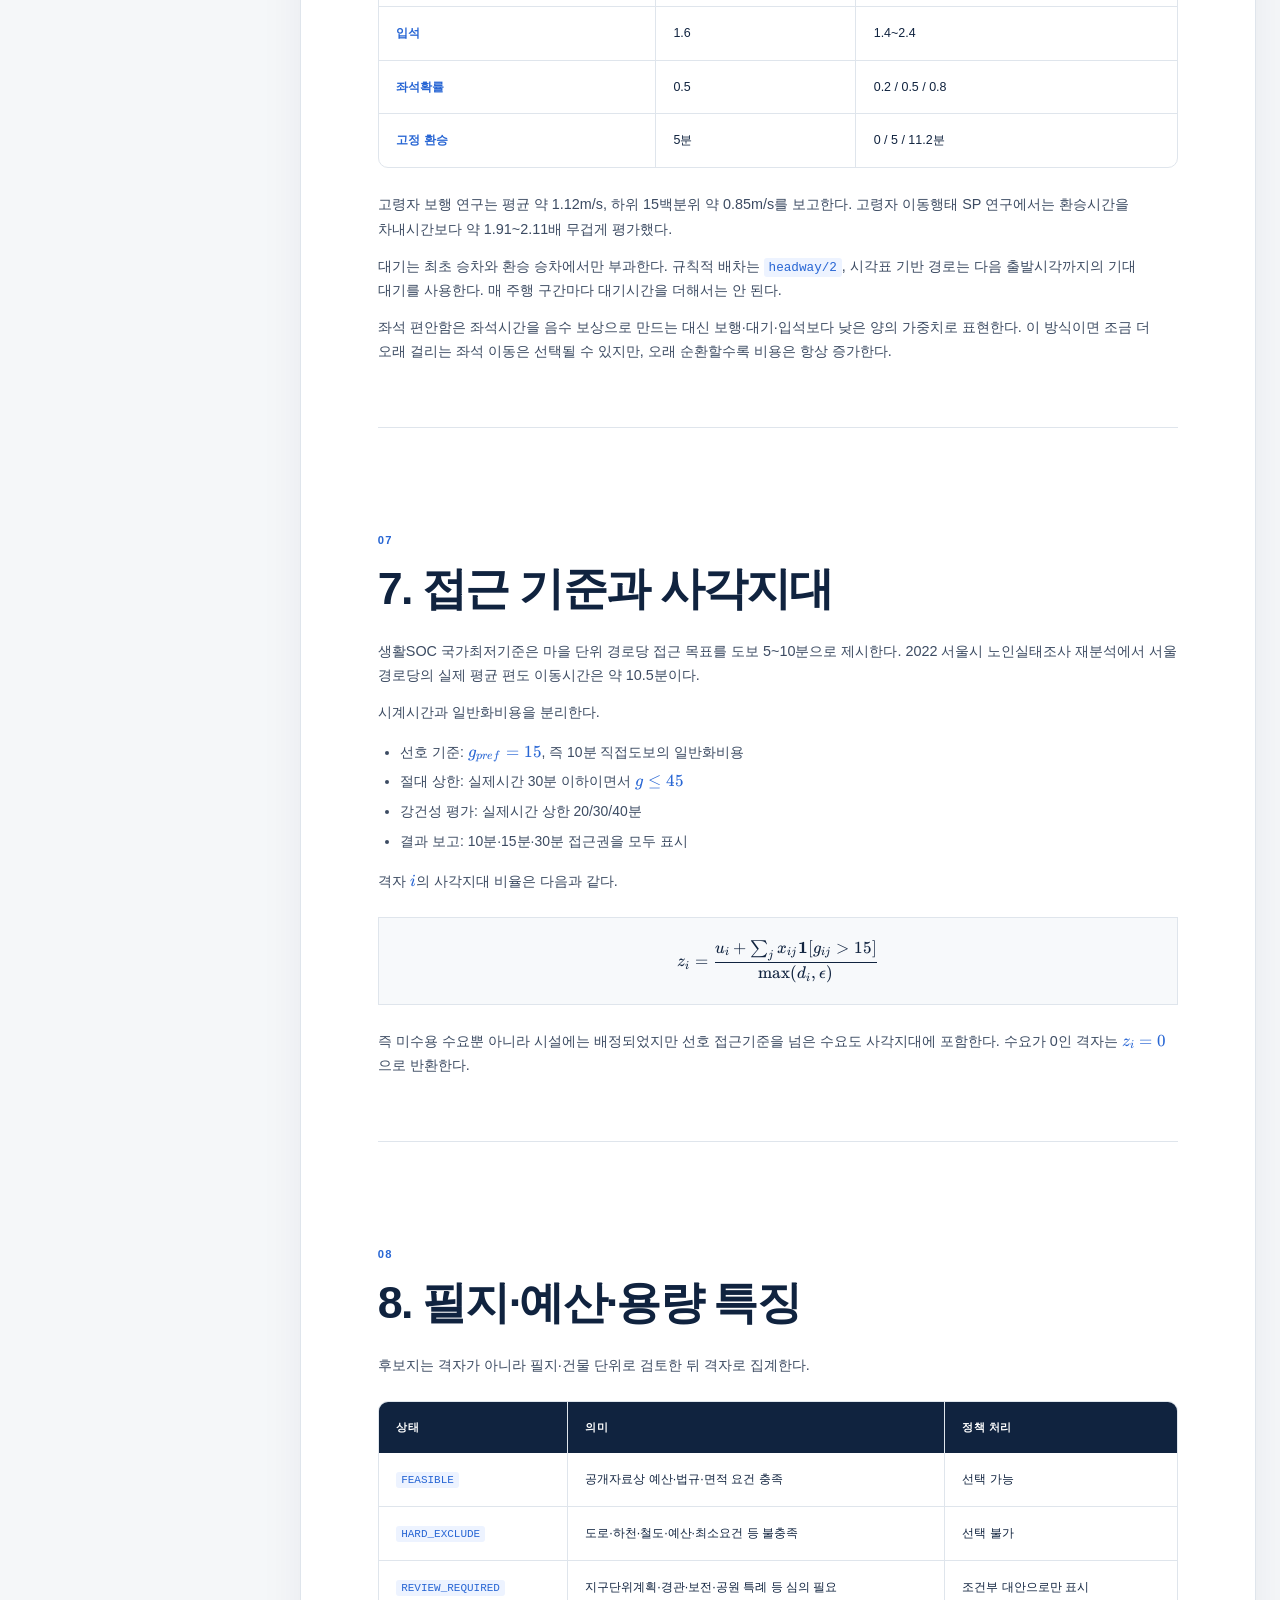
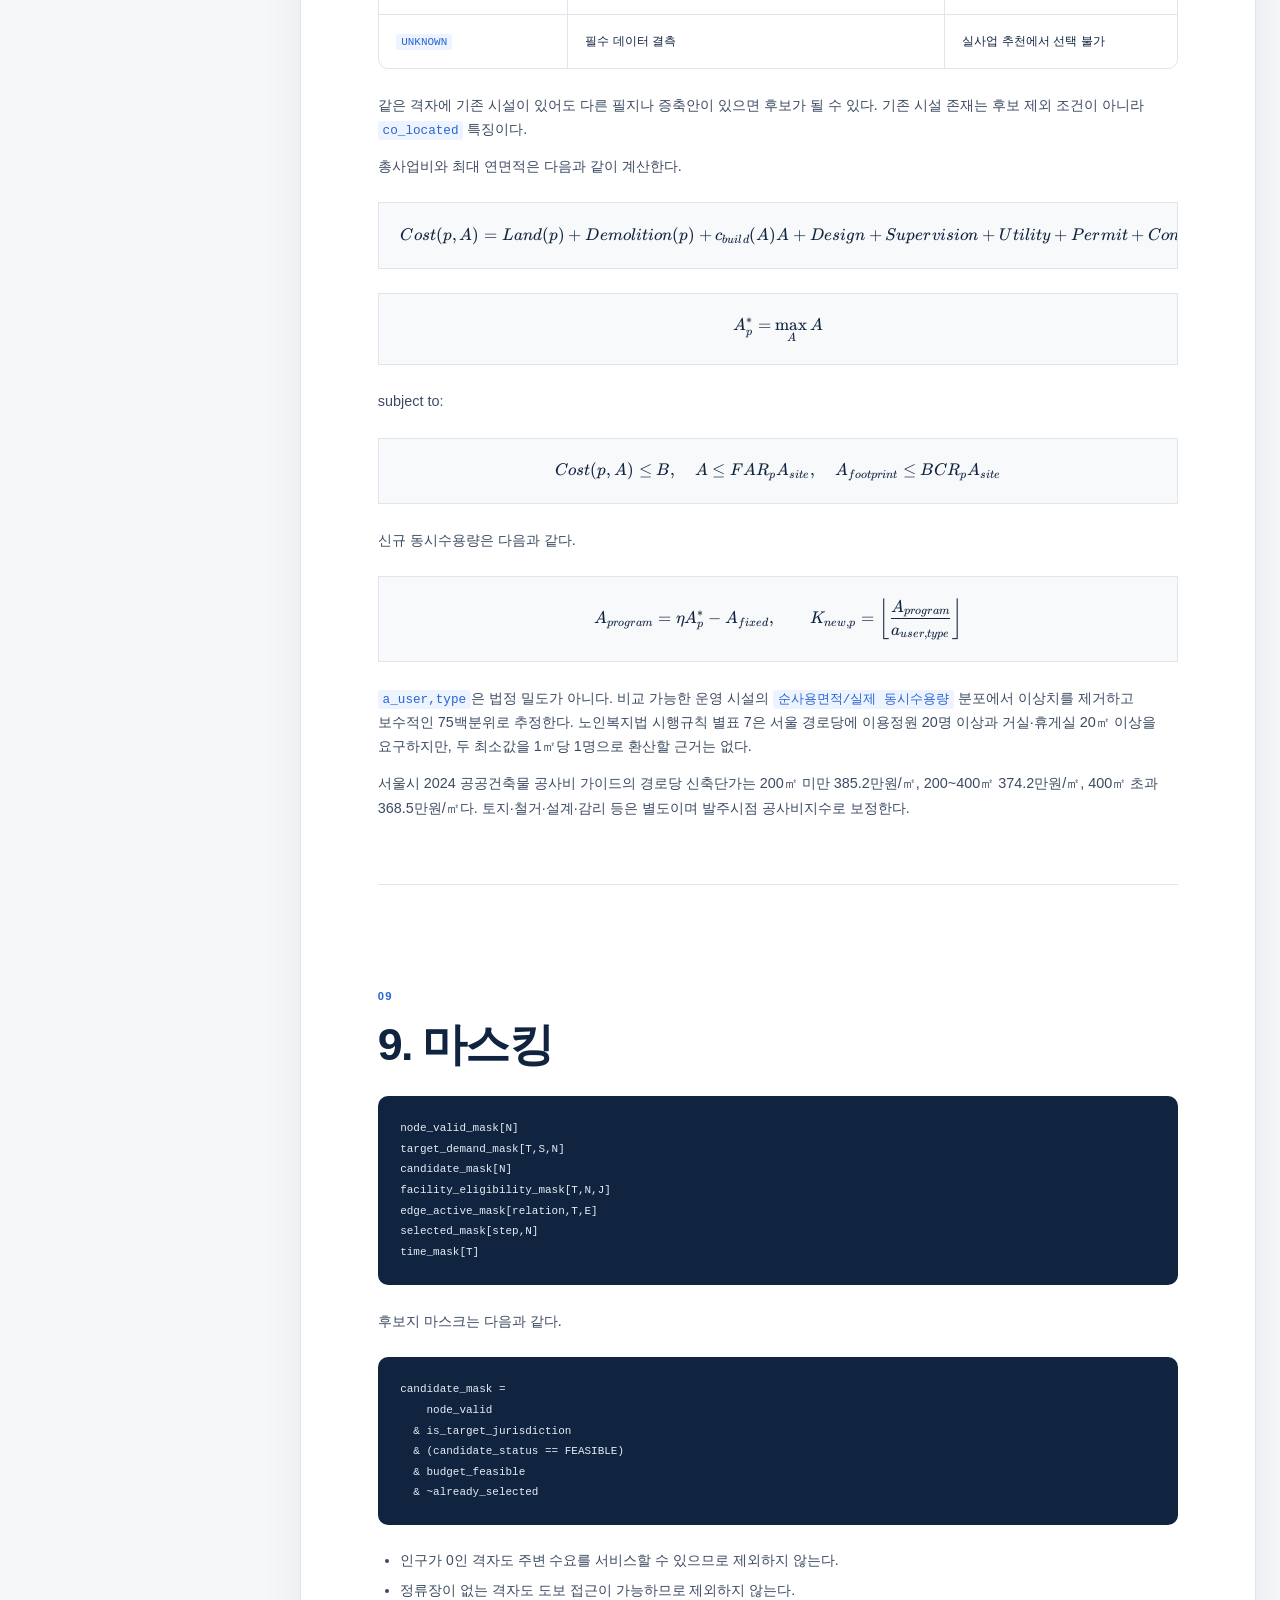
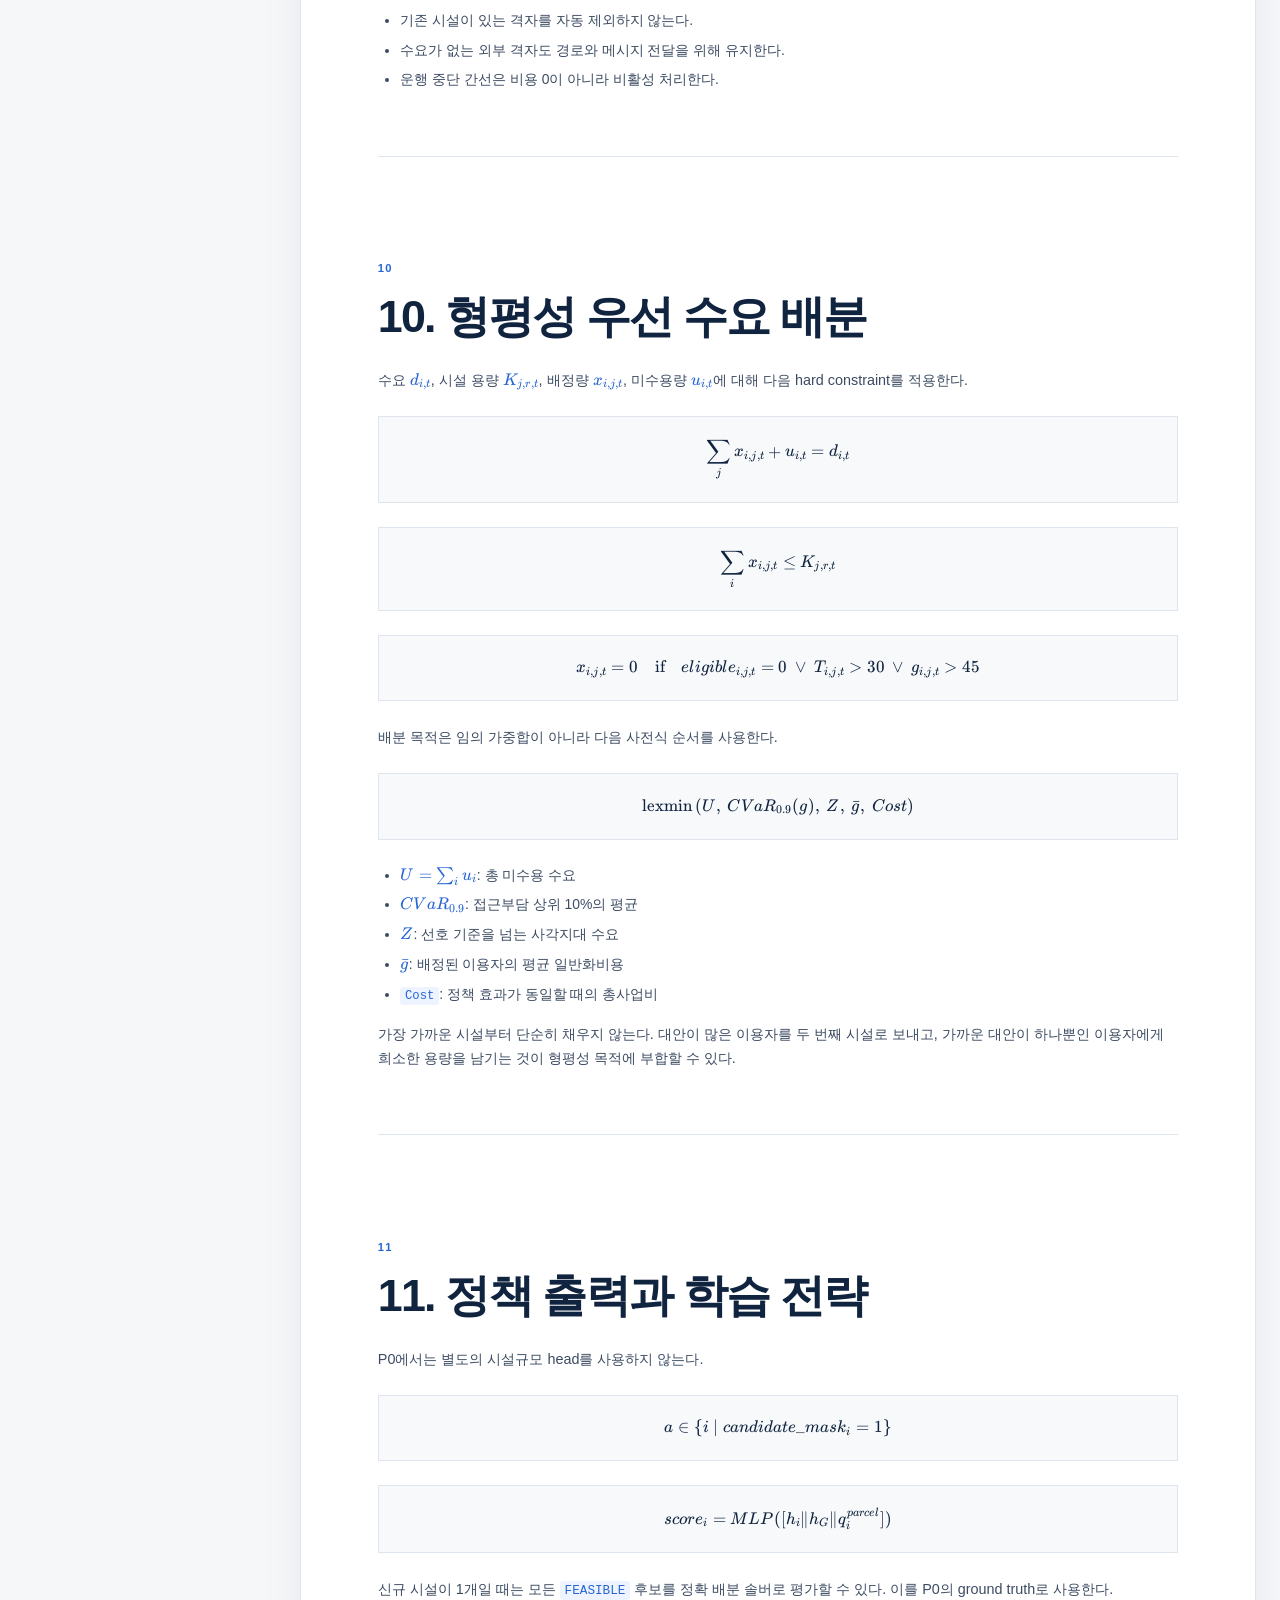
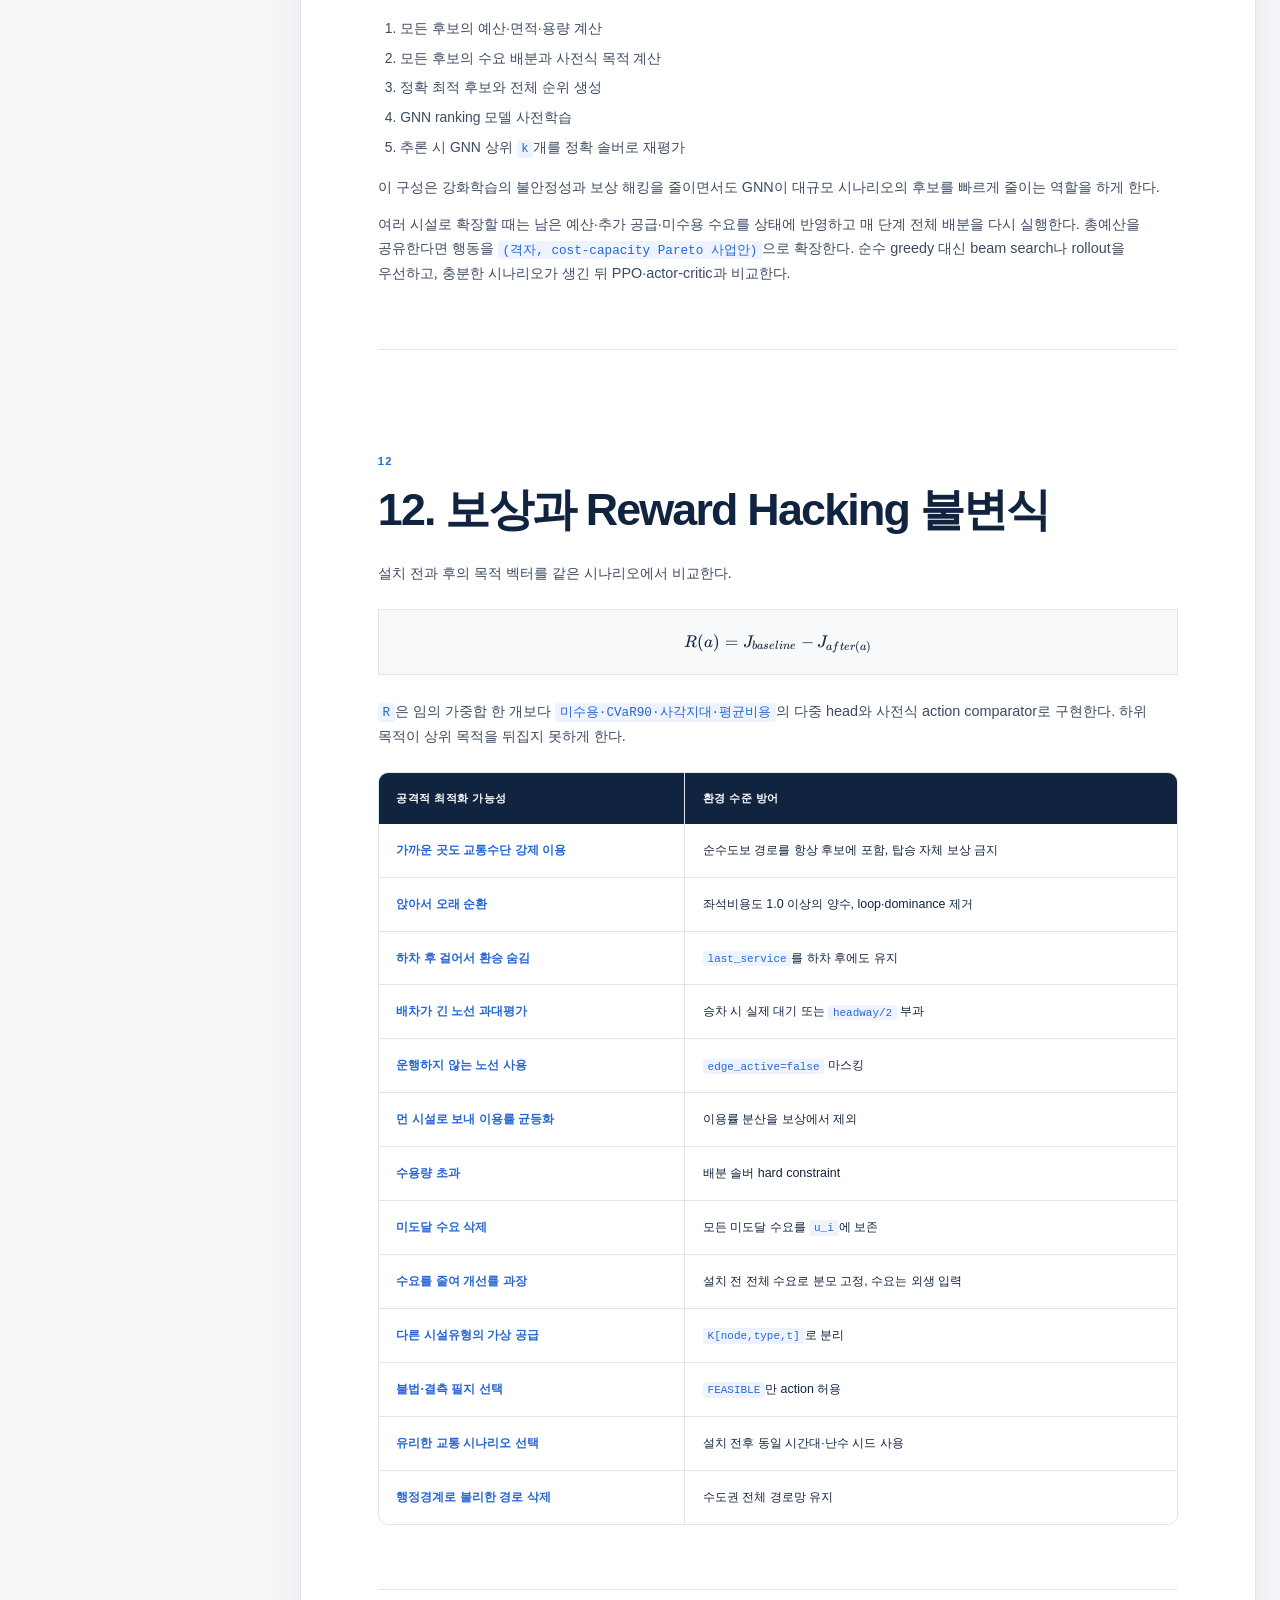
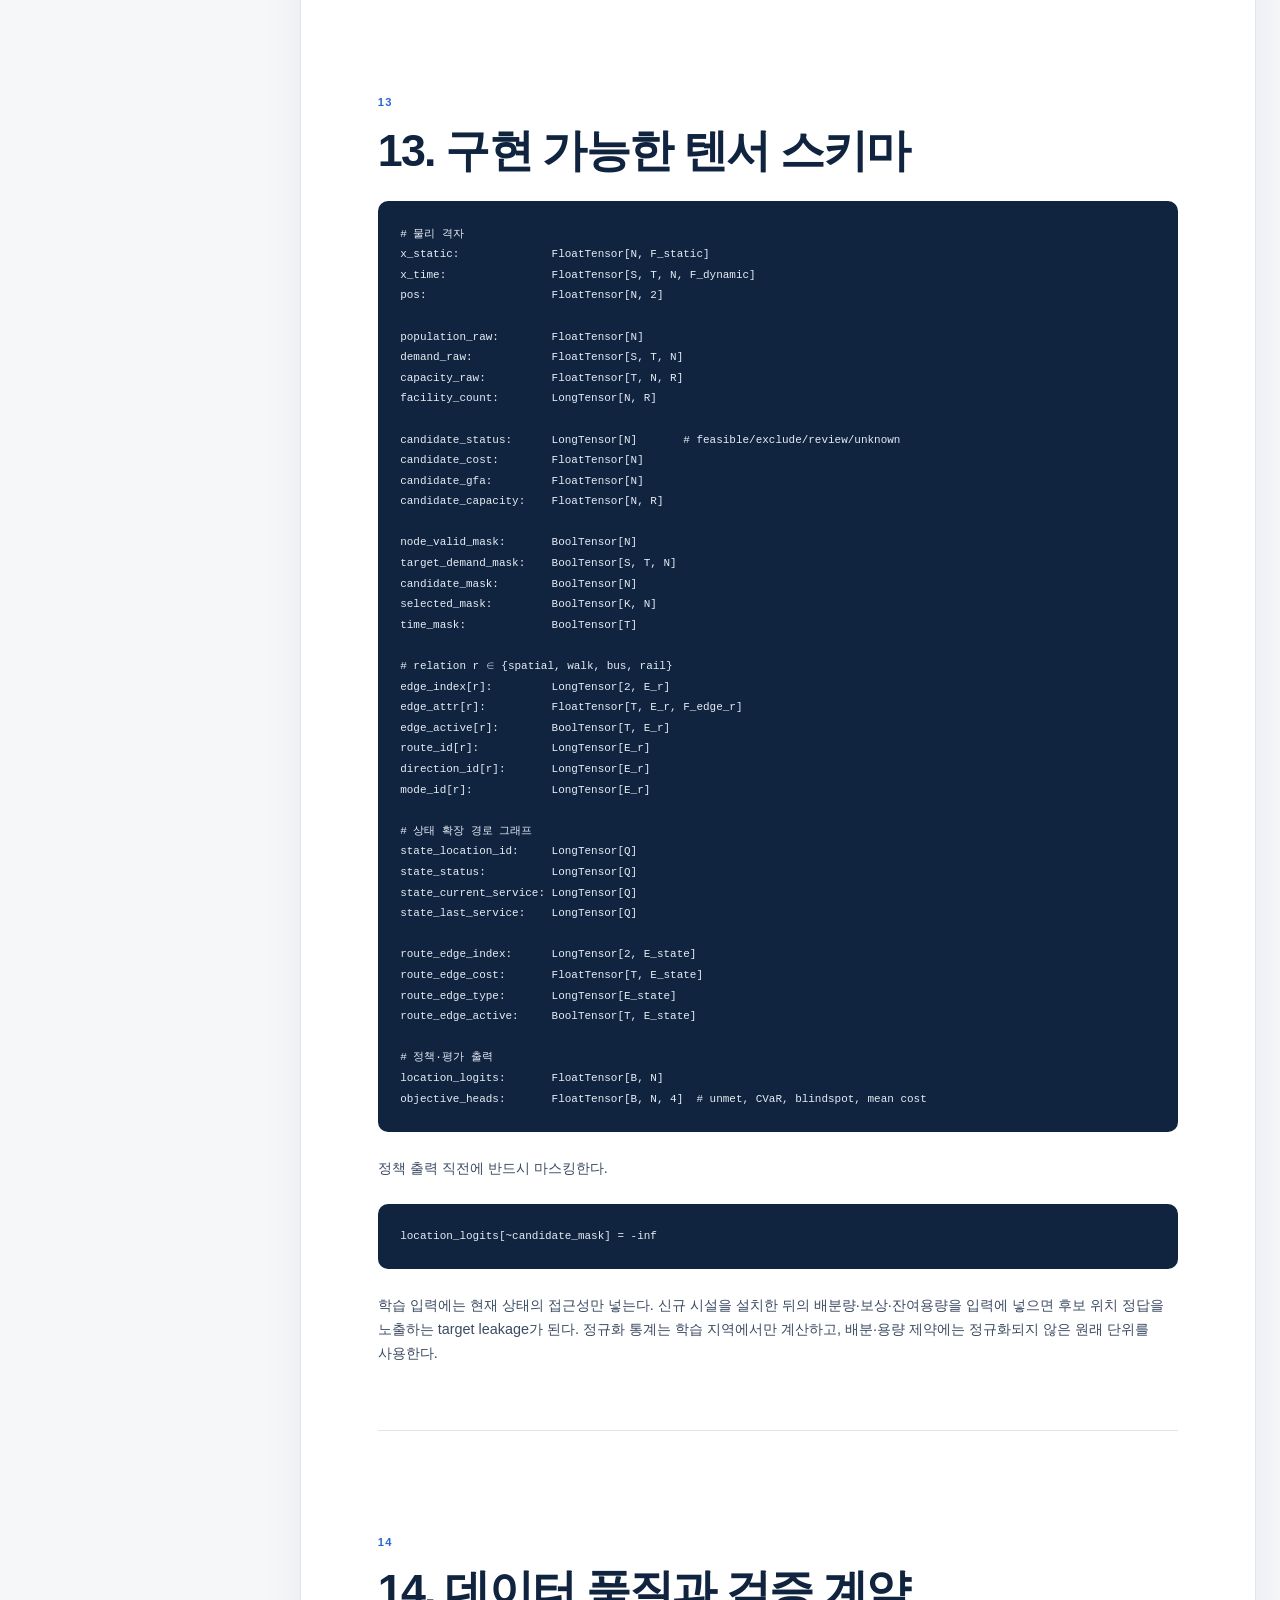
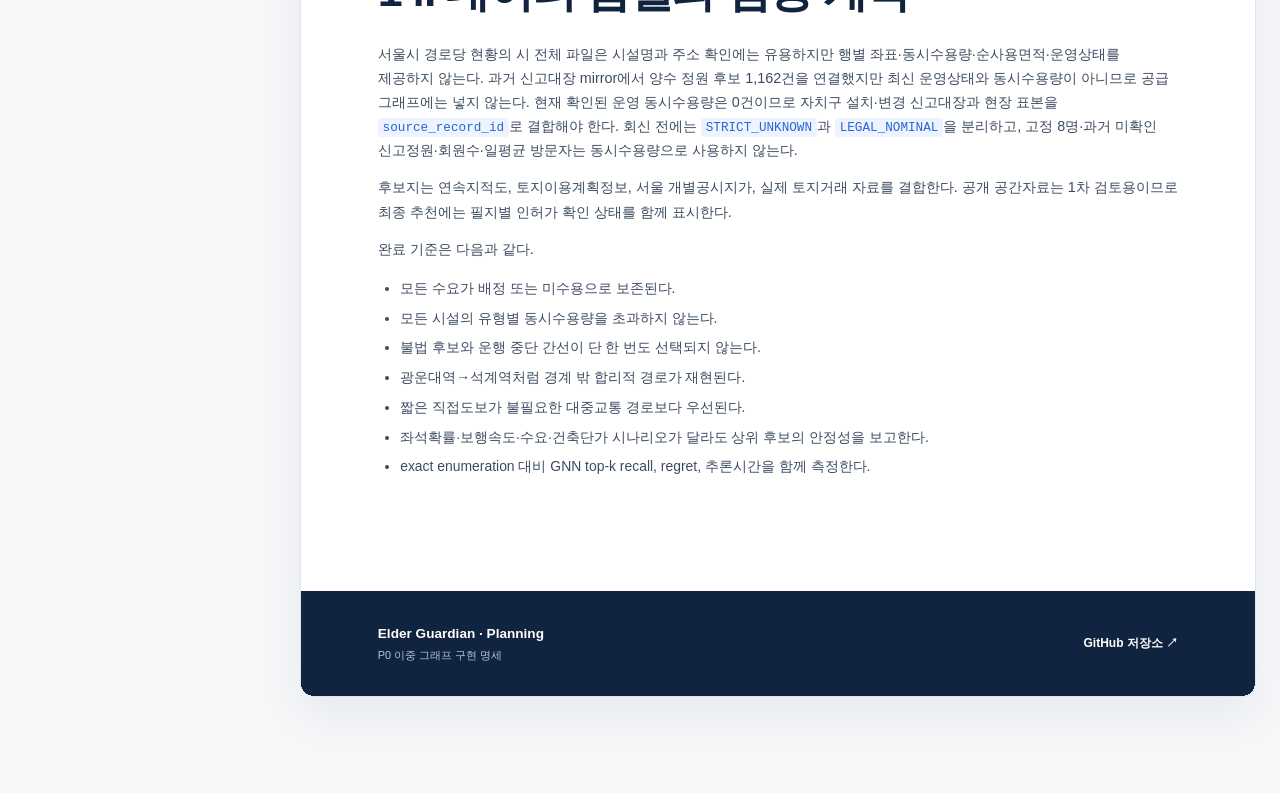
==== commit 8e512b1b: "docs(architecture): 과거 신고정원 차단 계약 반영 planning·technical blueprint·dual graph에 stale 신고정원 후보의 공급 승격 금" ====
--- a/site/dual-graph-recommendation.html
+++ b/site/dual-graph-recommendation.html
@@ -166,7 +166,7 @@
 <p>학습 입력에는 현재 상태의 접근성만 넣는다. 신규 시설을 설치한 뒤의 배분량·보상·잔여용량을 입력에 넣으면 후보 위치 정답을 노출하는 target leakage가 된다. 정규화 통계는 학습 지역에서만 계산하고, 배분·용량 제약에는 정규화되지 않은 원래 단위를 사용한다.</p>
 </section>
 <section class="document-section" id="section-14"><div class="document-section-index">14</div><h2>14. 데이터 품질과 검증 계약</h2>
-<p><a href="https://data.seoul.go.kr/dataList/OA-15052/S/1/datasetView.do" target="_blank" rel="noreferrer">서울시 경로당 현황</a>의 시 전체 파일은 시설명과 주소 확인에는 유용하지만 행별 좌표·동시수용량·순사용면적·운영상태를 제공하지 않는다. 현재 확인된 운영 동시수용량은 0건이므로 자치구 설치·변경 신고대장과 현장 표본을 <code>source_record_id</code>로 결합해야 한다. 회신 전에는 <code>STRICT_UNKNOWN</code>과 <code>LEGAL_NOMINAL</code>을 분리하고, 고정 8명·회원수·일평균 방문자는 동시수용량으로 사용하지 않는다.</p>
+<p><a href="https://data.seoul.go.kr/dataList/OA-15052/S/1/datasetView.do" target="_blank" rel="noreferrer">서울시 경로당 현황</a>의 시 전체 파일은 시설명과 주소 확인에는 유용하지만 행별 좌표·동시수용량·순사용면적·운영상태를 제공하지 않는다. 과거 신고대장 mirror에서 양수 정원 후보 1,162건을 연결했지만 최신 운영상태와 동시수용량이 아니므로 공급 그래프에는 넣지 않는다. 현재 확인된 운영 동시수용량은 0건이므로 자치구 설치·변경 신고대장과 현장 표본을 <code>source_record_id</code>로 결합해야 한다. 회신 전에는 <code>STRICT_UNKNOWN</code>과 <code>LEGAL_NOMINAL</code>을 분리하고, 고정 8명·과거 미확인 신고정원·회원수·일평균 방문자는 동시수용량으로 사용하지 않는다.</p>
 <p>후보지는 <a href="https://www.data.go.kr/data/15123899/openapi.do" target="_blank" rel="noreferrer">연속지적도</a>, <a href="https://www.data.go.kr/data/15123973/openapi.do" target="_blank" rel="noreferrer">토지이용계획정보</a>, <a href="https://data.seoul.go.kr/dataList/OA-1180/F/1/datasetView.do" target="_blank" rel="noreferrer">서울 개별공시지가</a>, 실제 토지거래 자료를 결합한다. 공개 공간자료는 1차 검토용이므로 최종 추천에는 필지별 인허가 확인 상태를 함께 표시한다.</p>
 <p>완료 기준은 다음과 같다.</p>
 <ul><li>모든 수요가 배정 또는 미수용으로 보존된다.</li><li>모든 시설의 유형별 동시수용량을 초과하지 않는다.</li><li>불법 후보와 운행 중단 간선이 단 한 번도 선택되지 않는다.</li><li>광운대역→석계역처럼 경계 밖 합리적 경로가 재현된다.</li><li>짧은 직접도보가 불필요한 대중교통 경로보다 우선된다.</li><li>좌석확률·보행속도·수요·건축단가 시나리오가 달라도 상위 후보의 안정성을 보고한다.</li><li>exact enumeration 대비 GNN top-k recall, regret, 추론시간을 함께 측정한다.</li></ul>
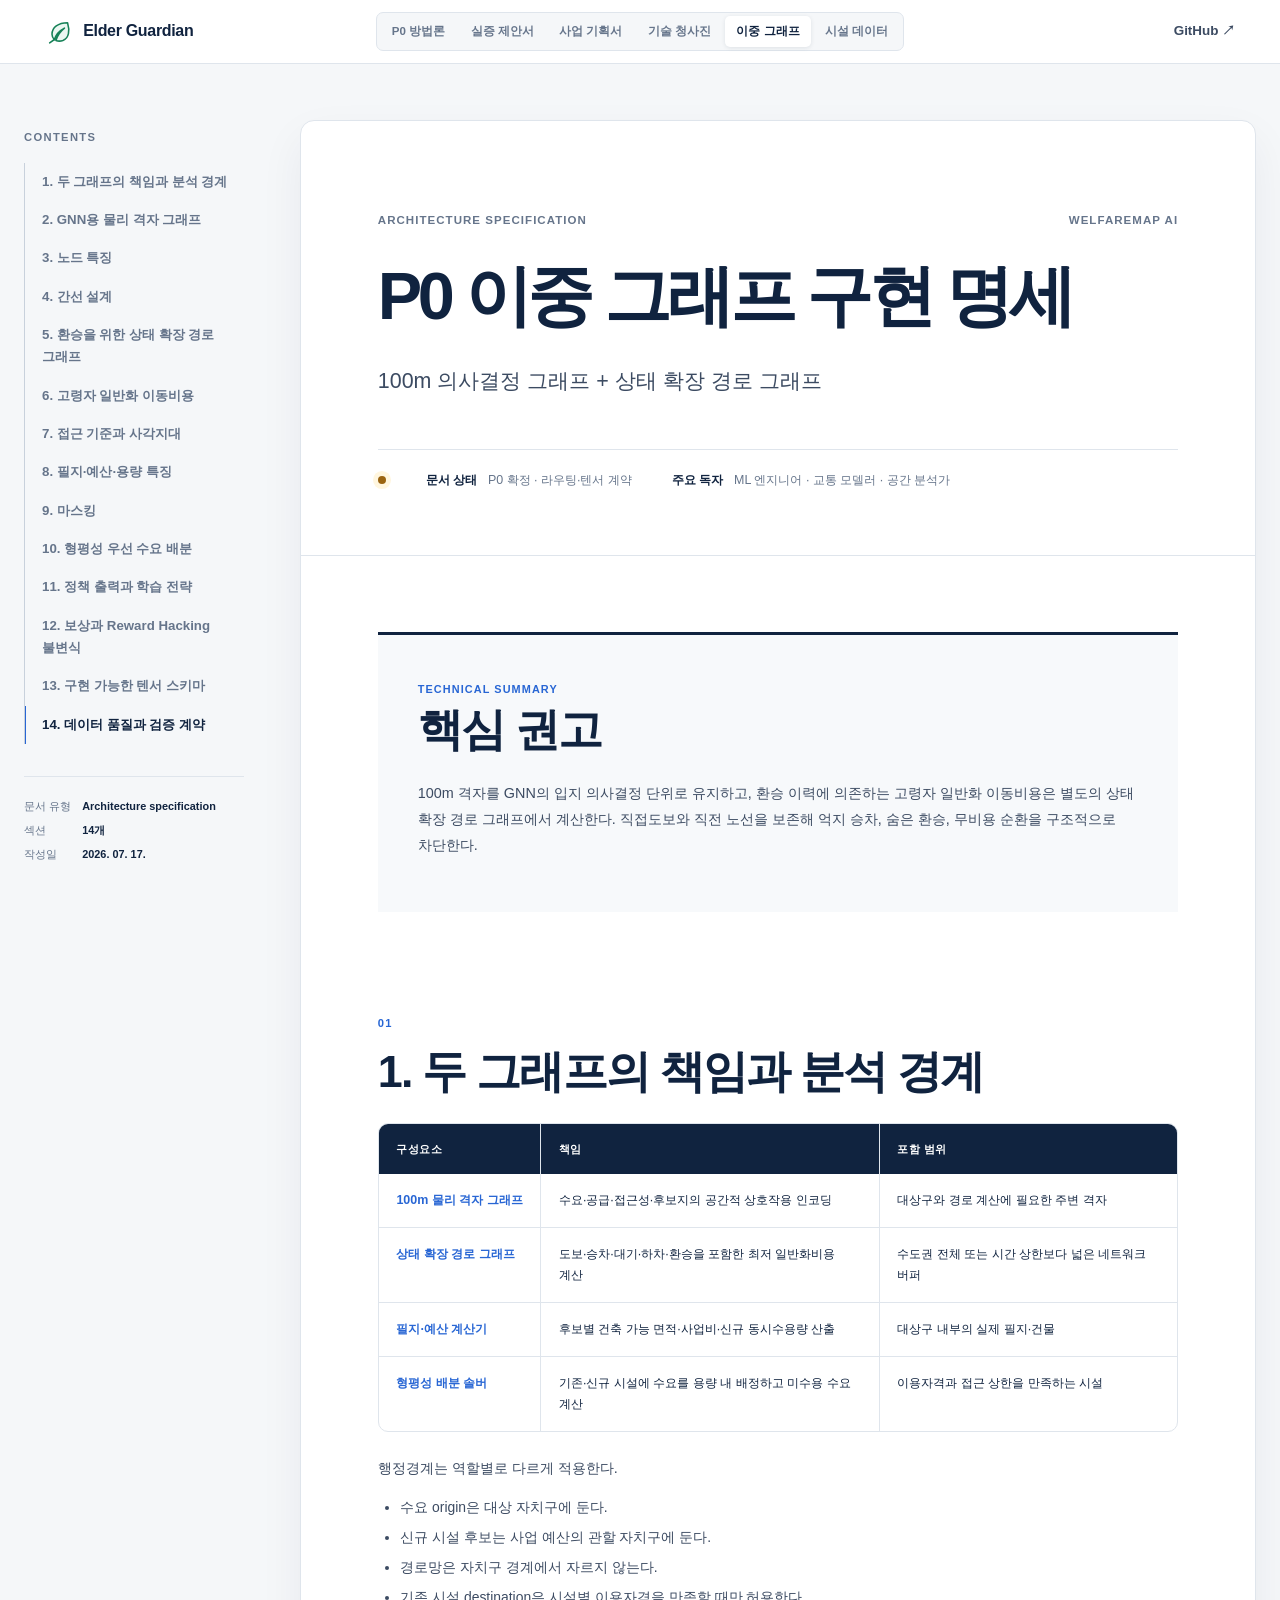
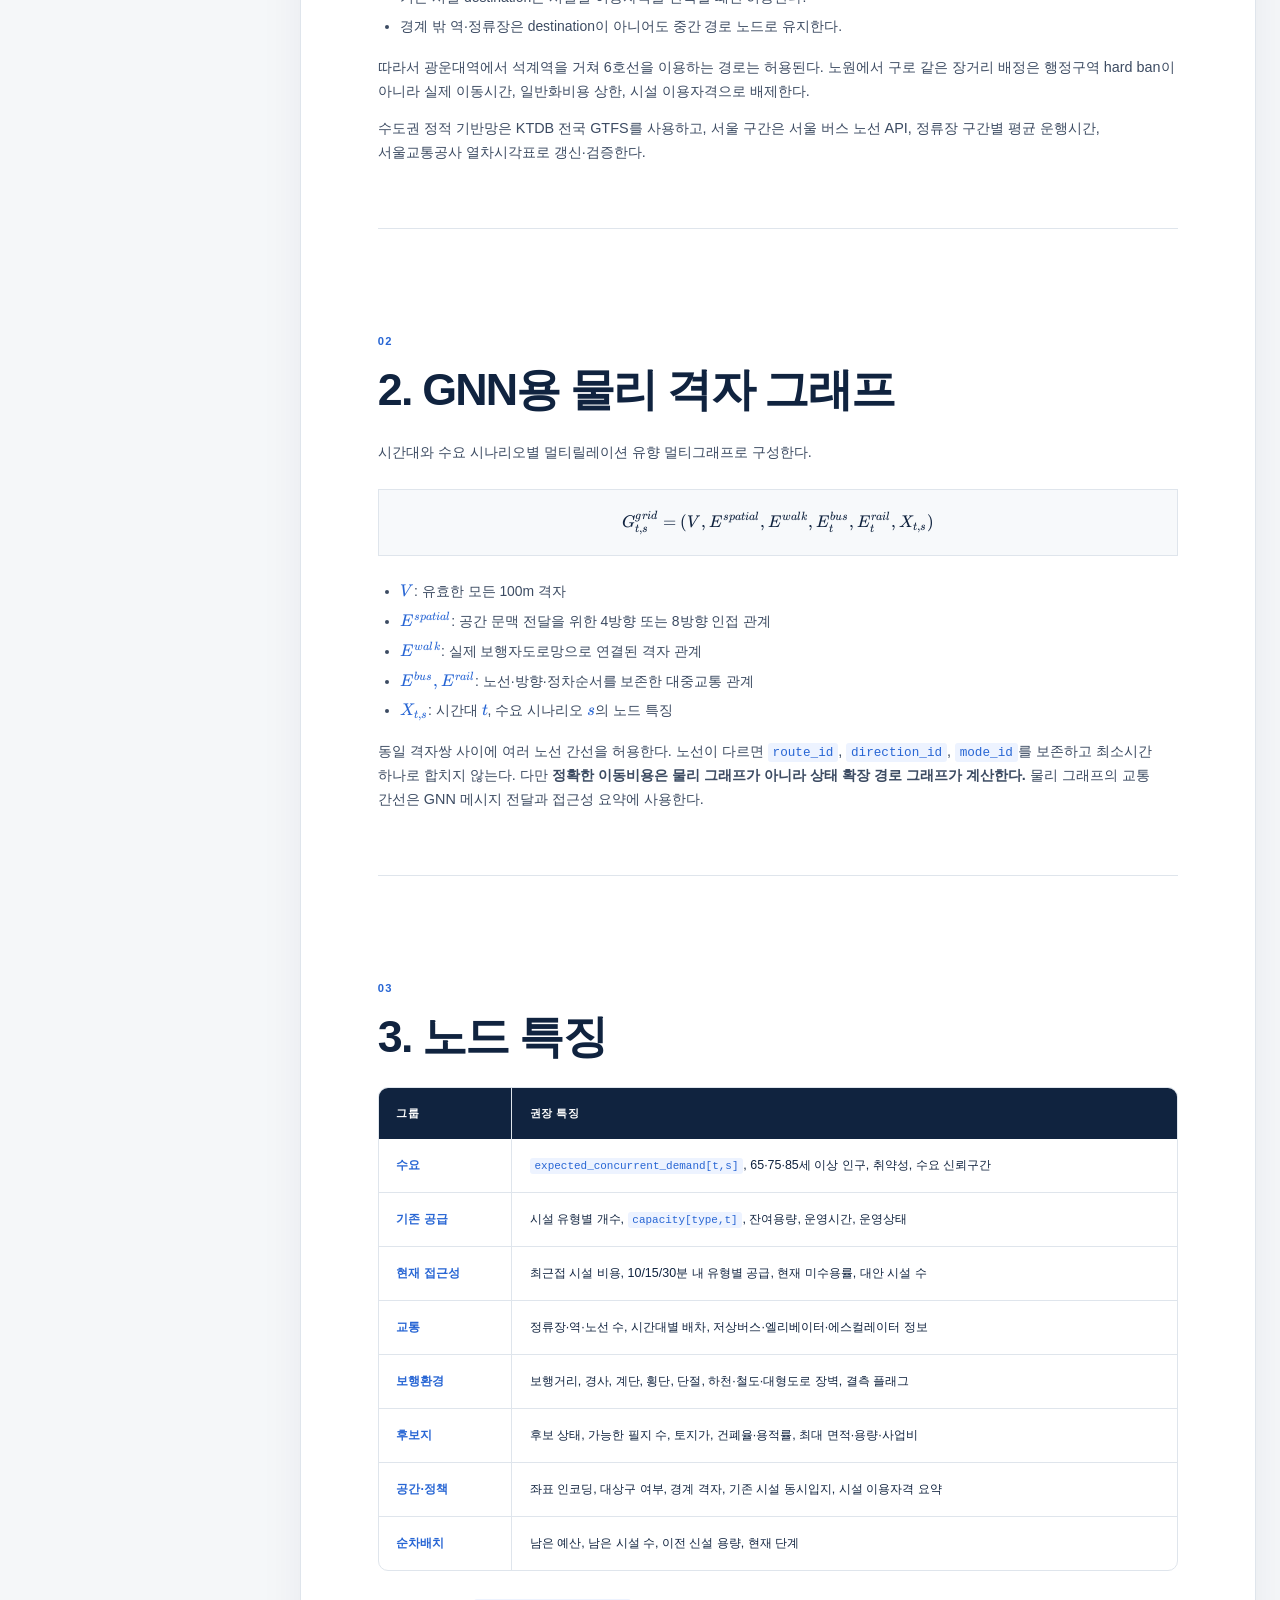
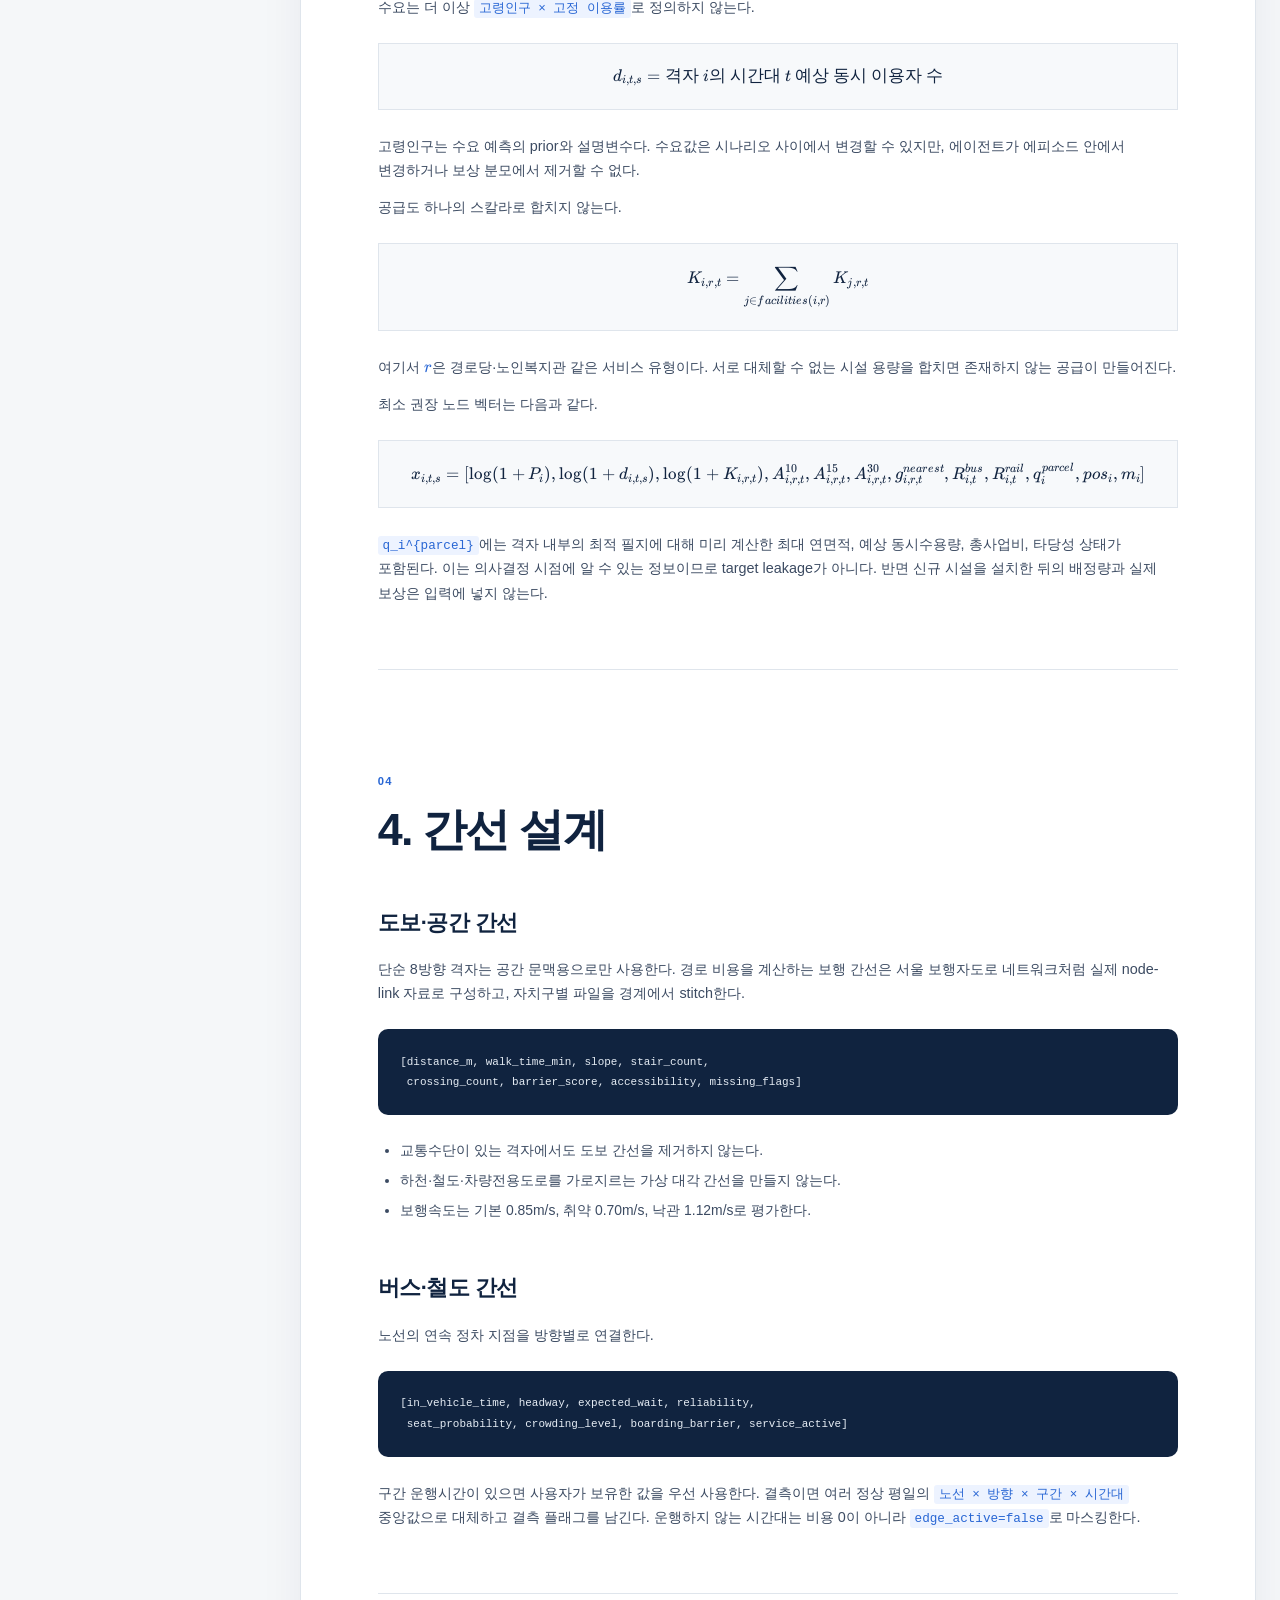
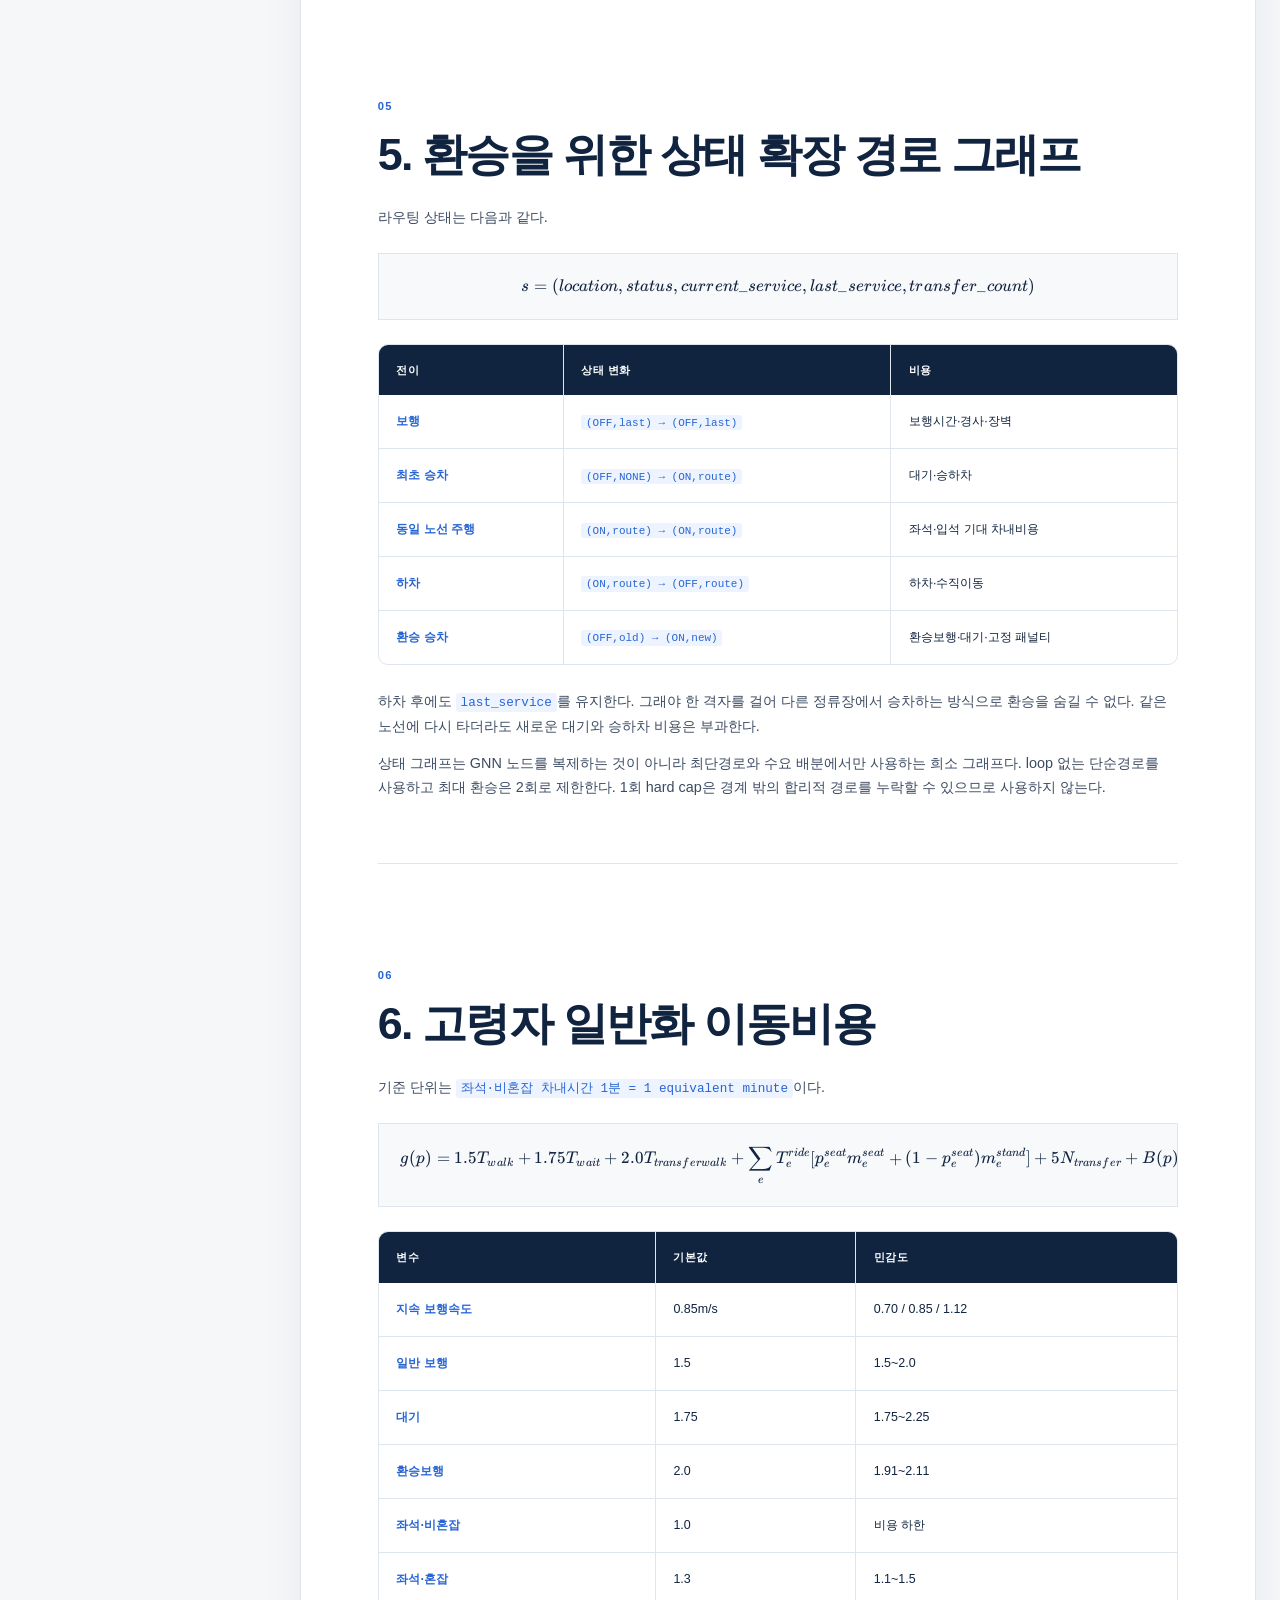
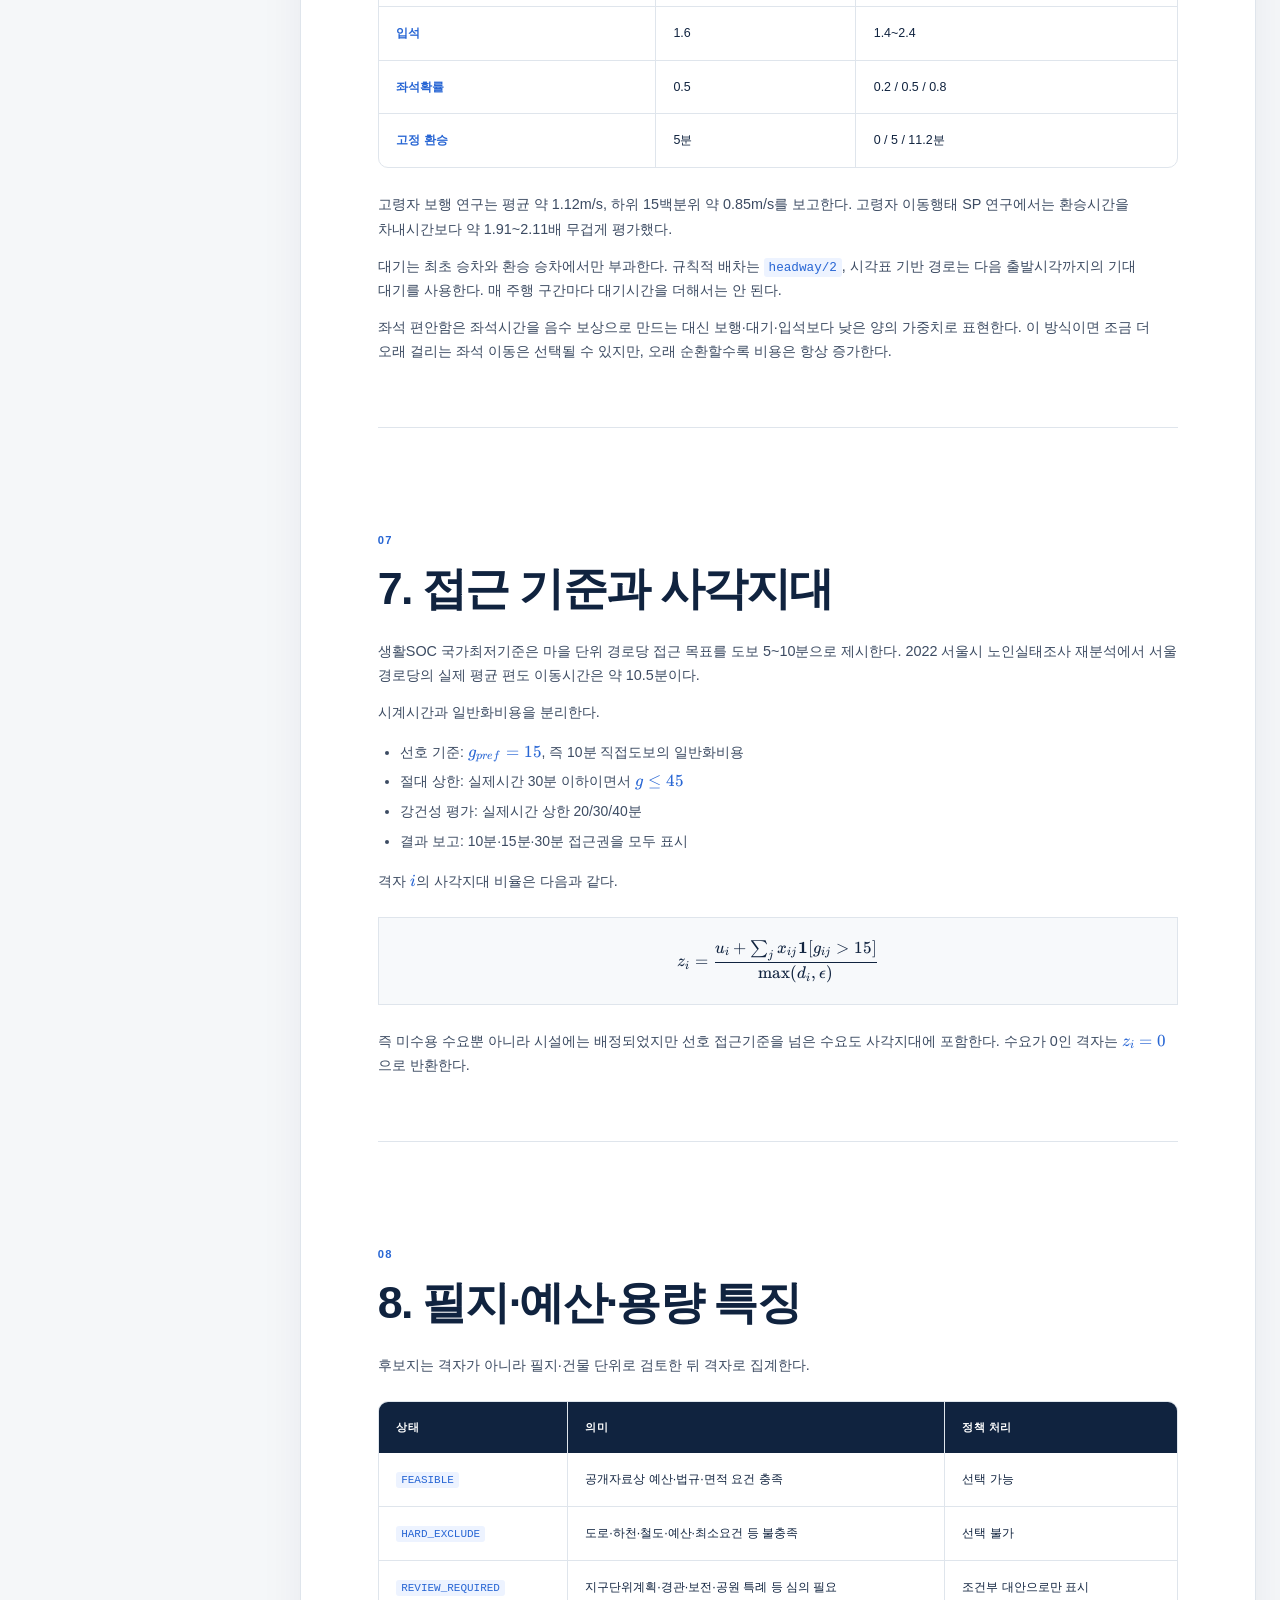
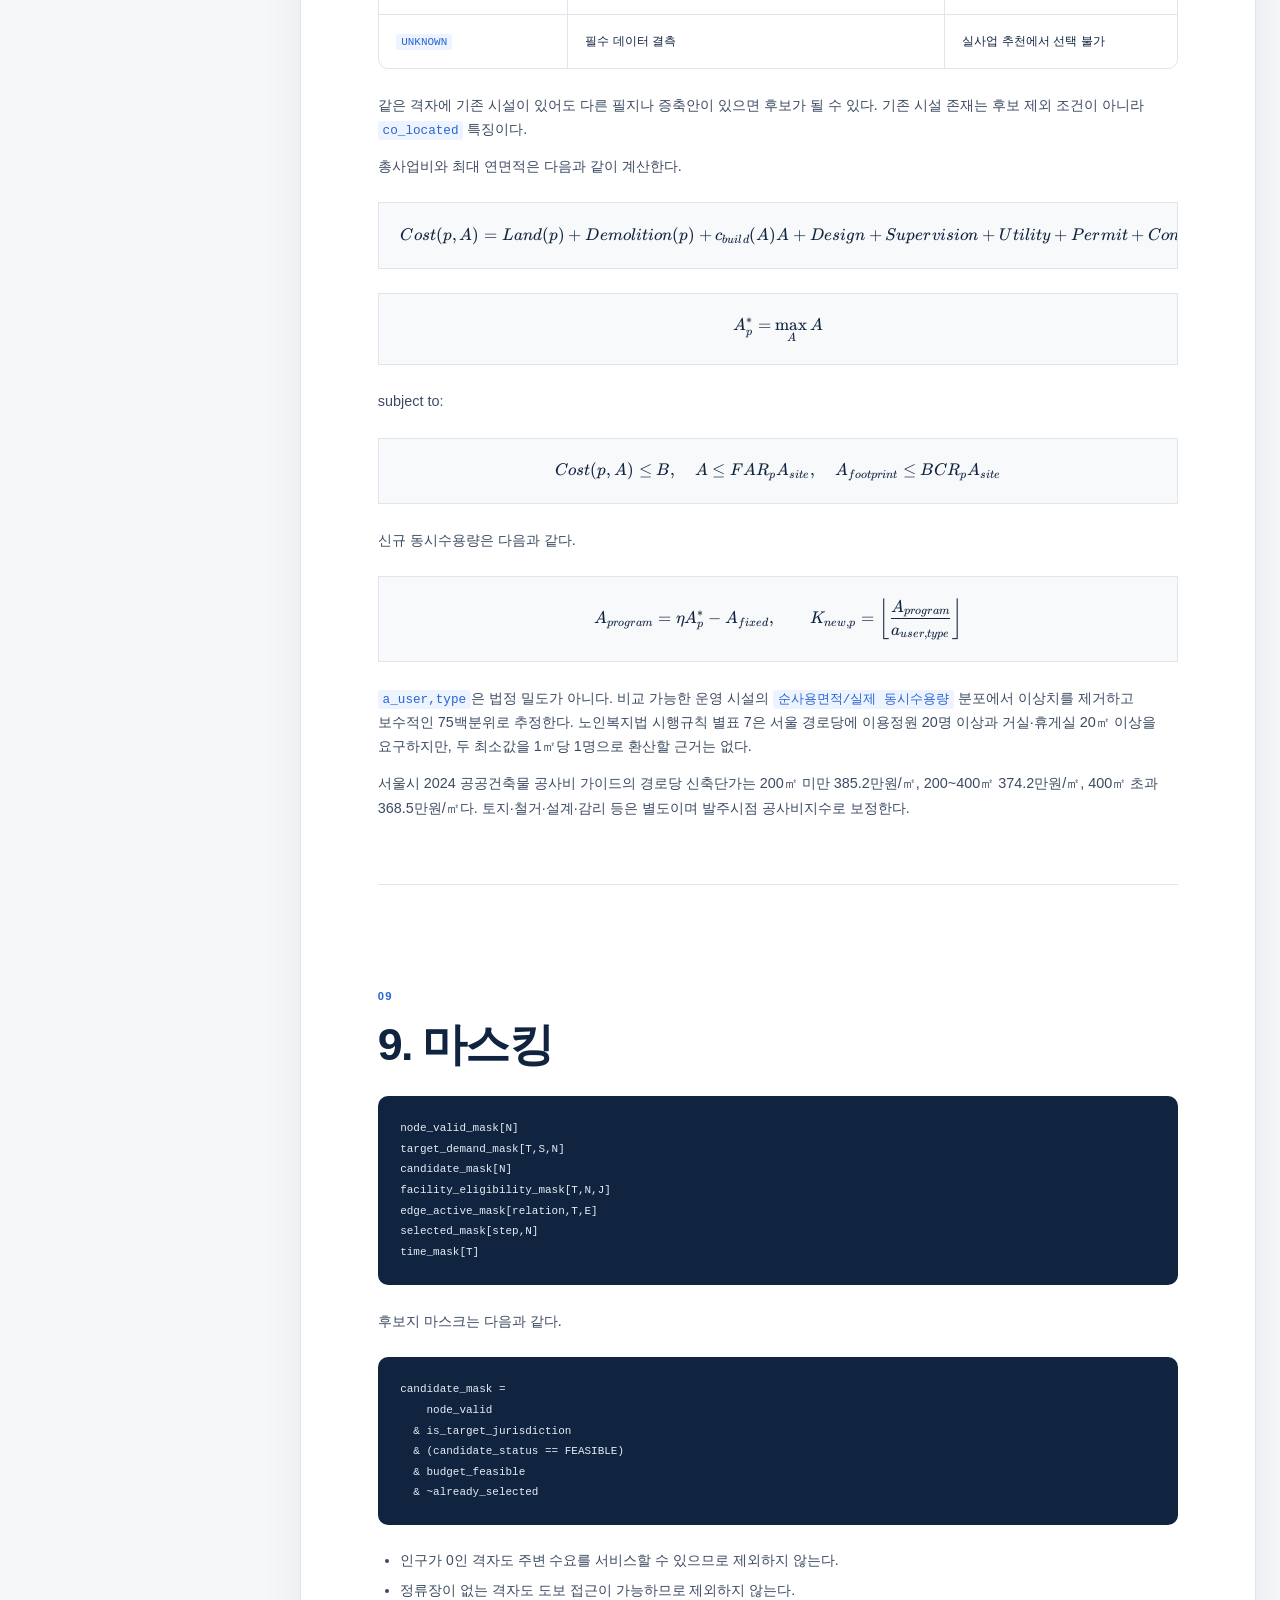
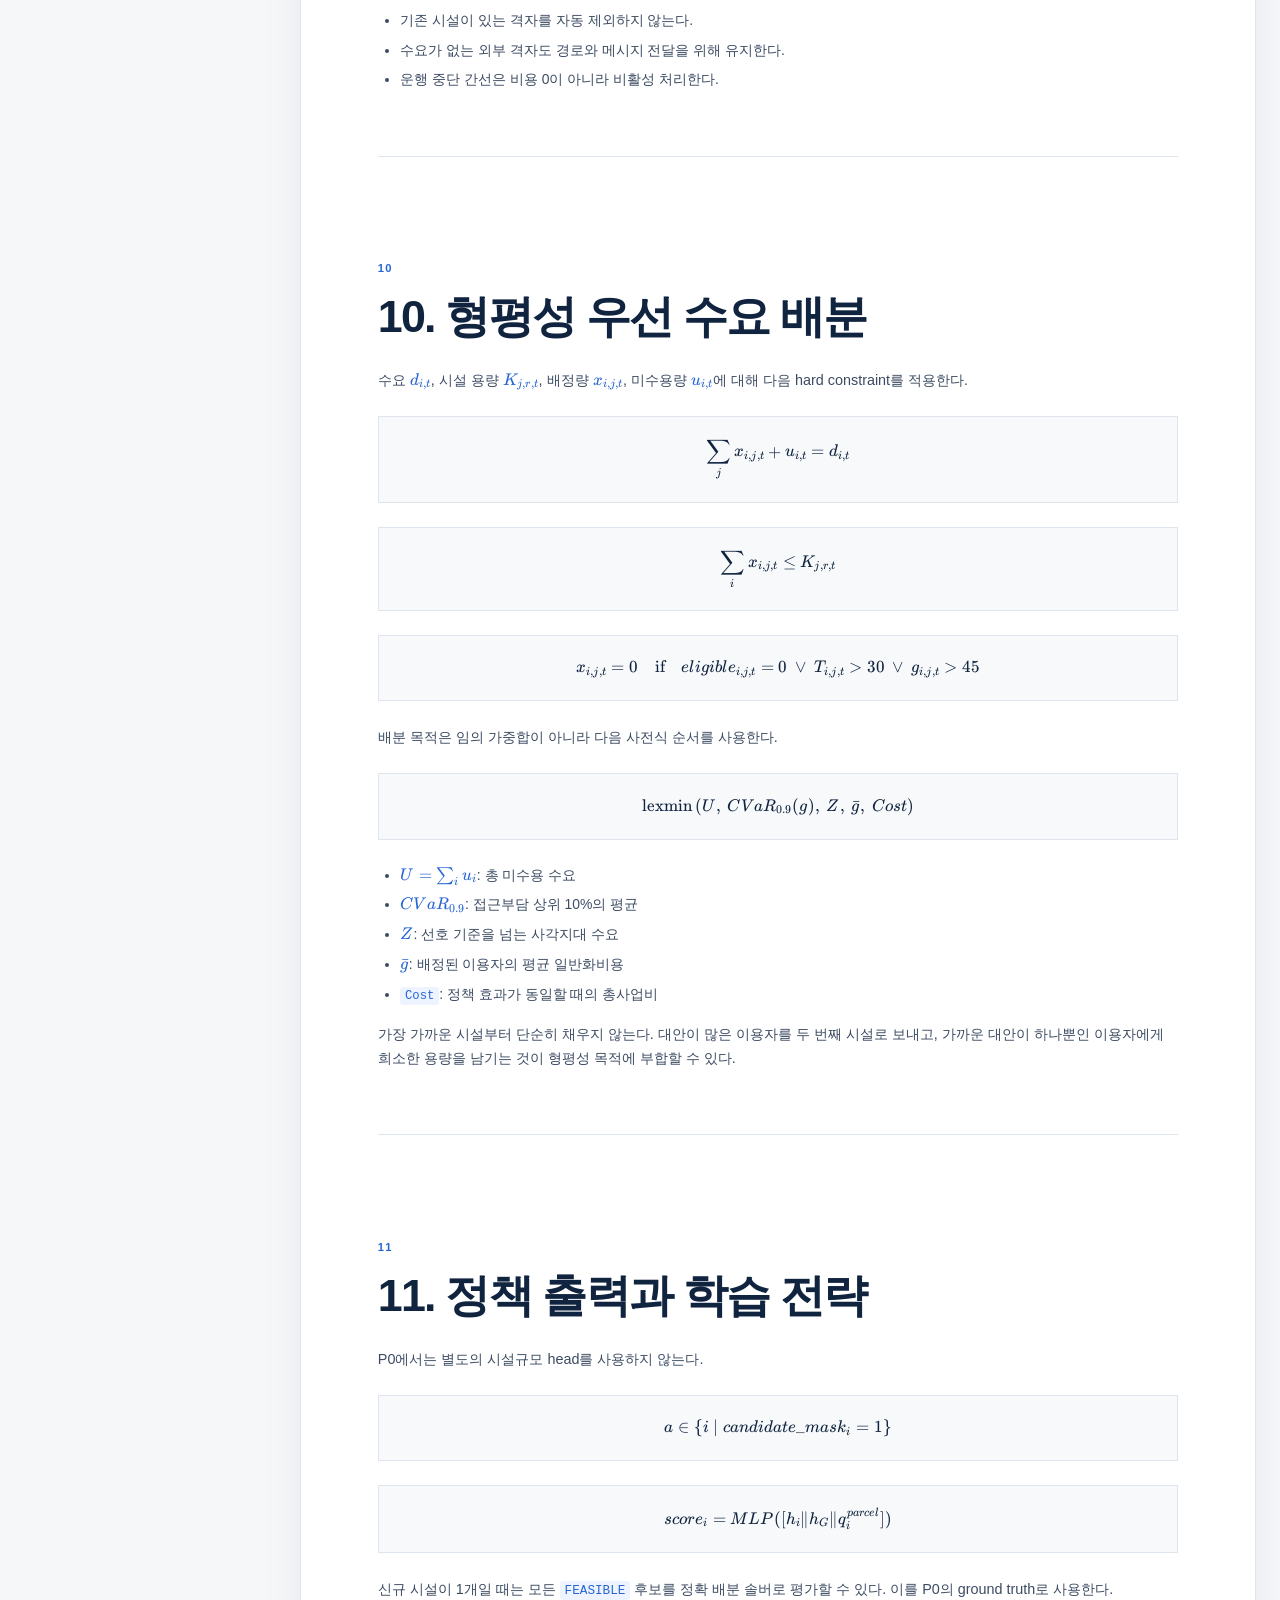
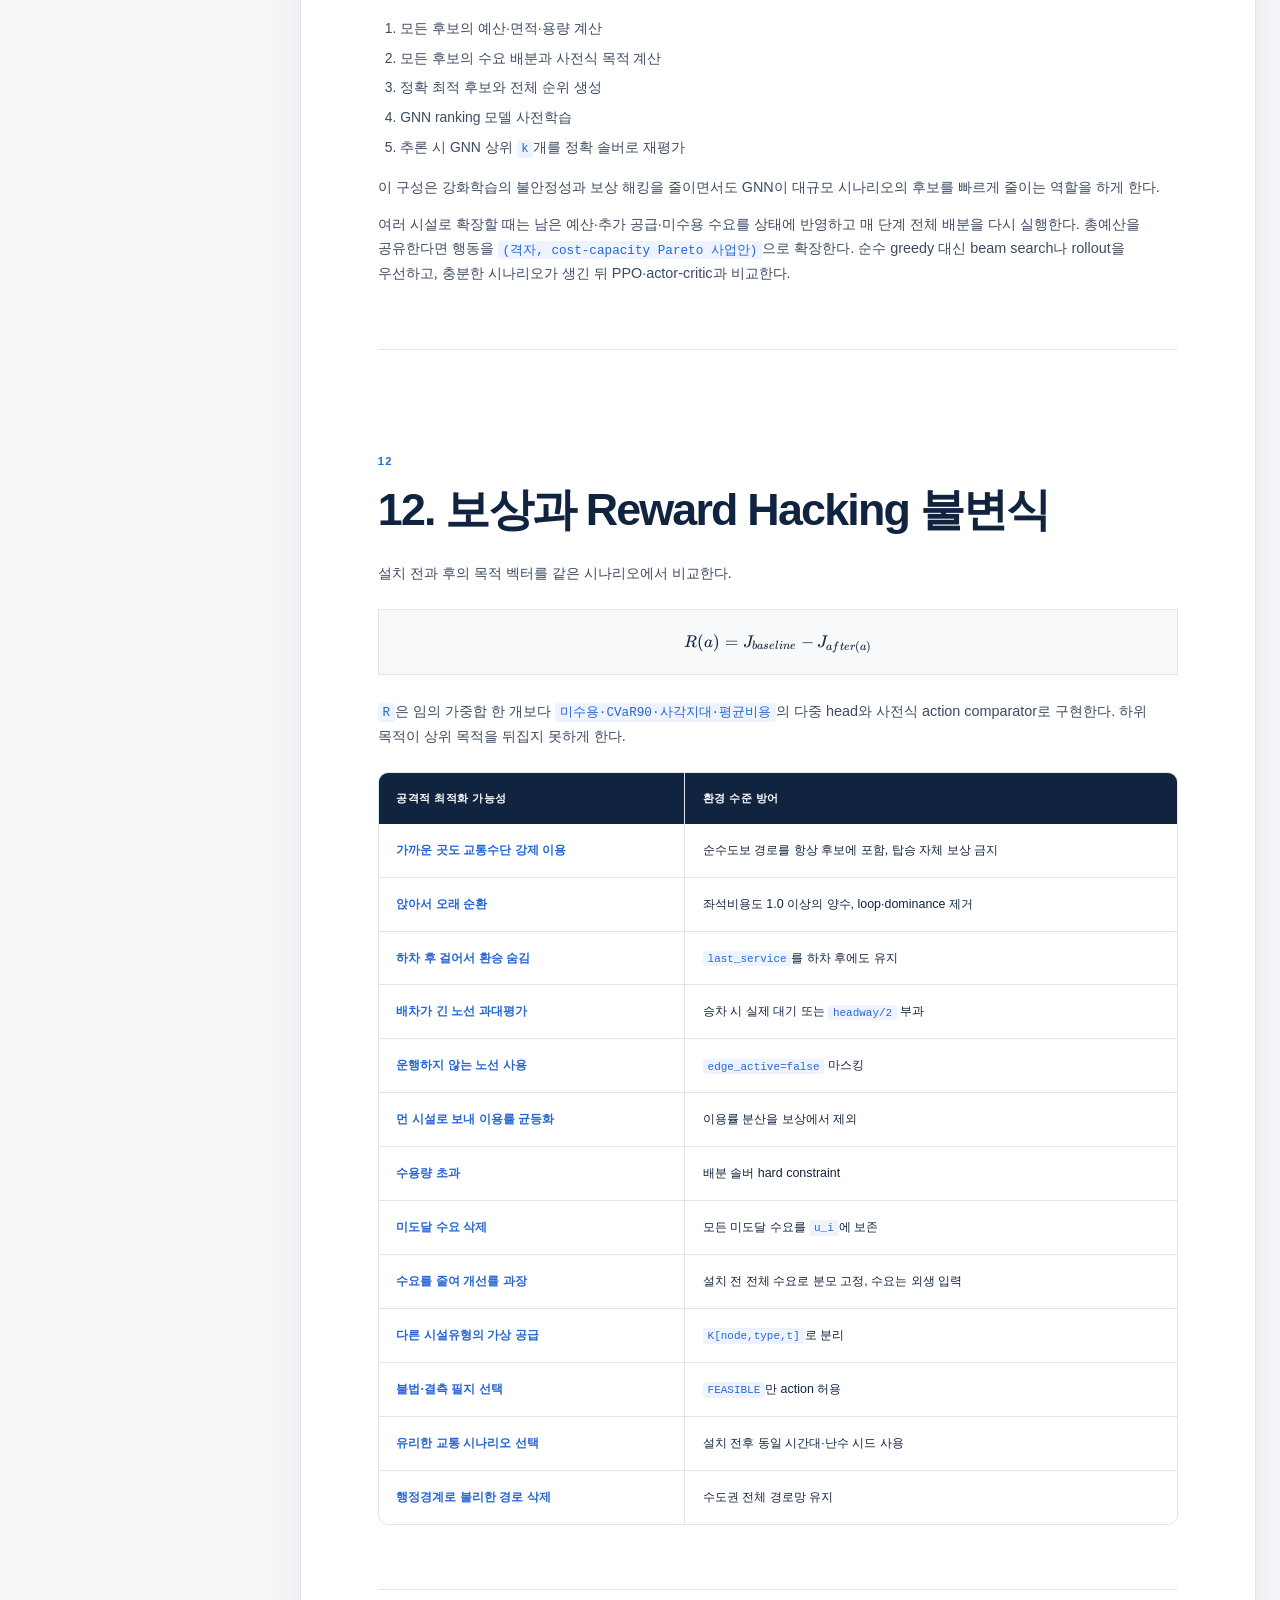
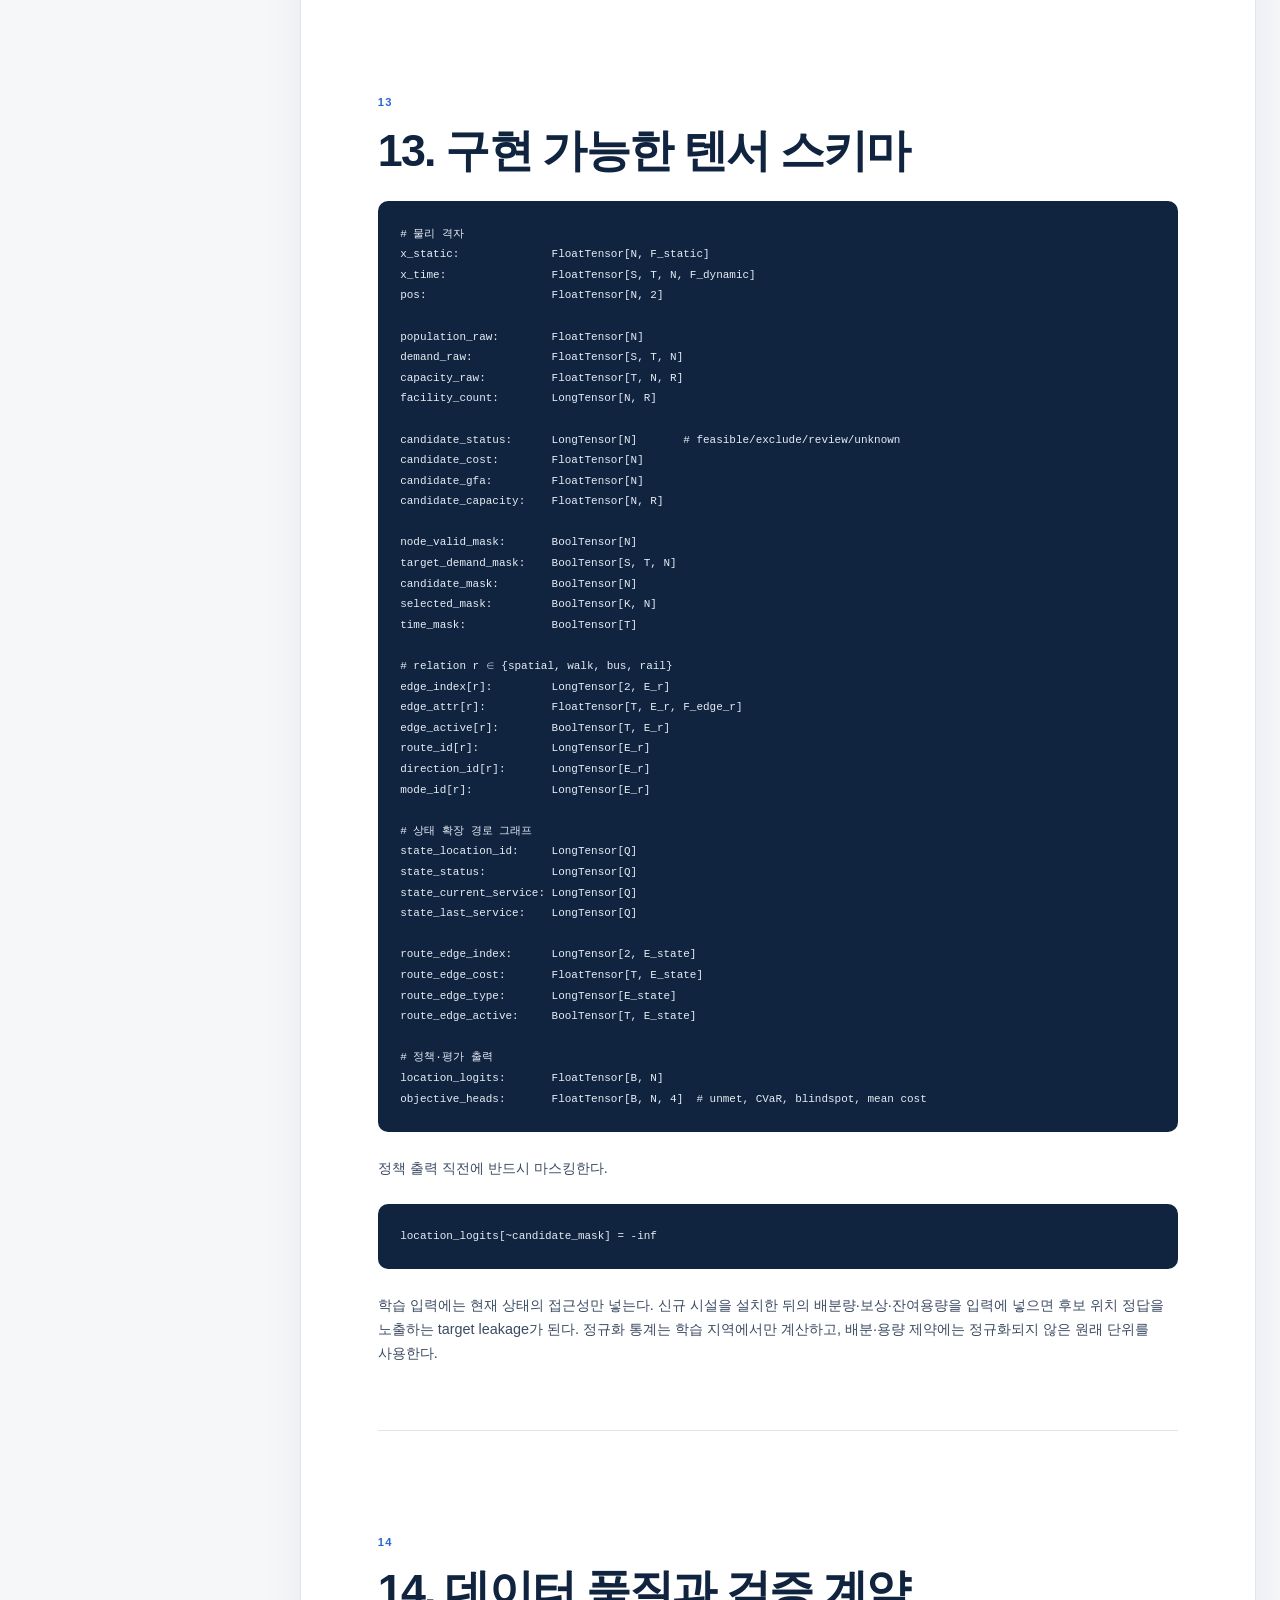
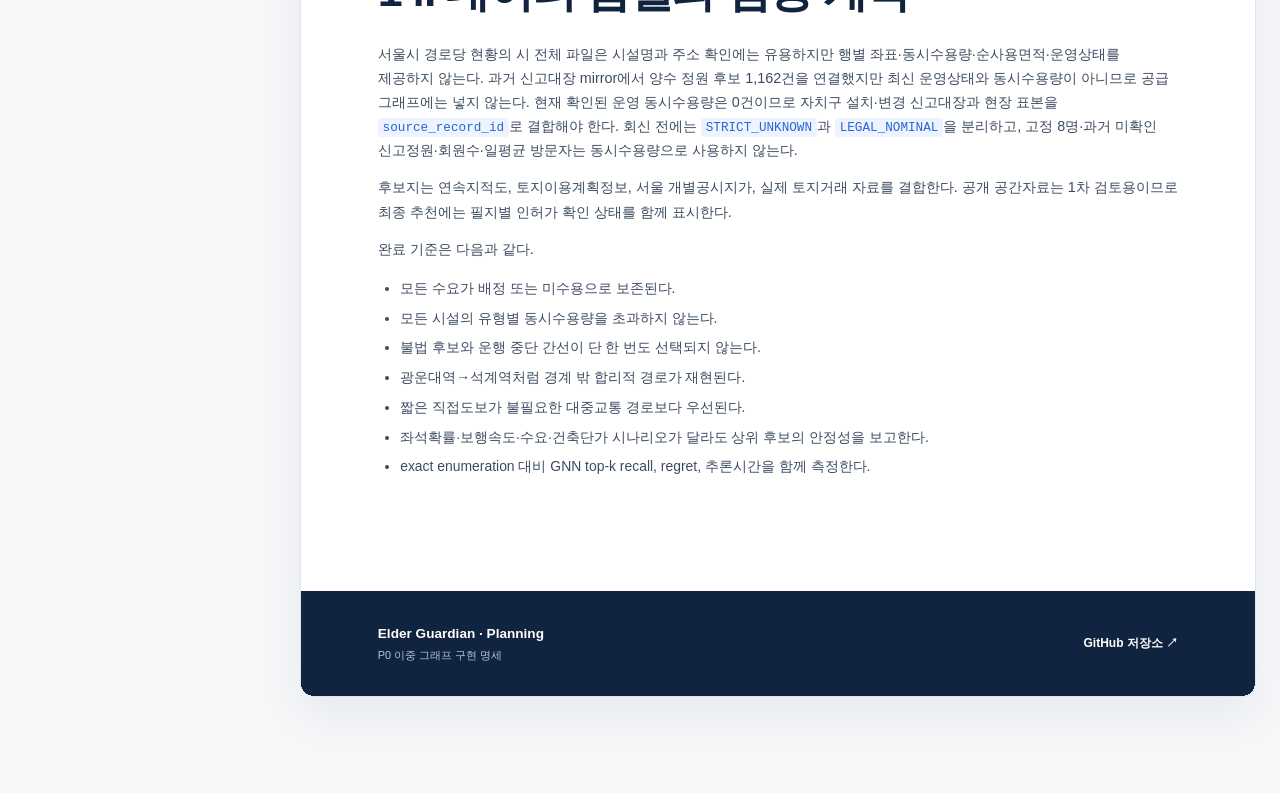
==== commit 8cb31a32: "feat(pages): P0 실증 제안서 문서군 통합 제안서 Markdown을 정적 HTML로 생성하고 여섯 문서 내비게이션과 README 빌드 계약 갱신  데스크톱·태블릿·모바일" ====
--- a/site/dual-graph-recommendation.html
+++ b/site/dual-graph-recommendation.html
@@ -1,7 +1,7 @@
 <!doctype html><html lang="ko"><head><meta charset="UTF-8" /><meta name="viewport" content="width=device-width, initial-scale=1.0" /><meta name="description" content="100m 의사결정 그래프 + 상태 확장 경로 그래프" /><meta name="theme-color" content="#10233f" /><title>P0 이중 그래프 구현 명세 | Elder Guardian</title><link rel="icon" href="./favicon.svg" type="image/svg+xml" /><link rel="stylesheet" href="./vendor/katex/katex.min.css" /><link rel="stylesheet" href="./report.css" /><script defer src="./report.js"></script></head><body><a class="skip-link" href="#content">본문으로 건너뛰기</a>
-<header class="topbar"><a class="brand" href="./index.html" aria-label="Elder Guardian 방법론 보고서로"><svg viewBox="0 0 36 36" aria-hidden="true"><path d="M29 6C17 6 9 12 9 21c0 3 1 5 3 7 2-7 7-12 13-15-5 4-9 9-11 16 3 1 6 1 9 0 8-3 9-13 6-23Z"/><path d="m13 27-7 5"/></svg><span>Elder Guardian</span></a><nav class="document-nav" aria-label="문서 탐색"><a href="./index.html">P0 방법론</a><a href="./planning.html">사업 기획서</a><a href="./technical-blueprint.html">기술 청사진</a><a class="active" aria-current="page" href="./dual-graph-recommendation.html">이중 그래프</a><a href="./facility-data.html">시설 데이터</a></nav><a class="github" href="https://github.com/Elder-Gardian/Planning" target="_blank" rel="noreferrer">GitHub <span aria-hidden="true">↗</span></a></header>
+<header class="topbar"><a class="brand" href="./index.html" aria-label="Elder Guardian 방법론 보고서로"><svg viewBox="0 0 36 36" aria-hidden="true"><path d="M29 6C17 6 9 12 9 21c0 3 1 5 3 7 2-7 7-12 13-15-5 4-9 9-11 16 3 1 6 1 9 0 8-3 9-13 6-23Z"/><path d="m13 27-7 5"/></svg><span>Elder Guardian</span></a><nav class="document-nav" aria-label="문서 탐색"><a href="./index.html">P0 방법론</a><a href="./proposal.html">실증 제안서</a><a href="./planning.html">사업 기획서</a><a href="./technical-blueprint.html">기술 청사진</a><a class="active" aria-current="page" href="./dual-graph-recommendation.html">이중 그래프</a><a href="./facility-data.html">시설 데이터</a></nav><a class="github" href="https://github.com/Elder-Gardian/Planning" target="_blank" rel="noreferrer">GitHub <span aria-hidden="true">↗</span></a></header>
 <div class="page-shell document-shell" id="top"><aside class="toc document-toc" aria-label="P0 이중 그래프 구현 명세 목차"><p>Contents</p><nav><a href="#section-1">1. 두 그래프의 책임과 분석 경계</a><a href="#section-2">2. GNN용 물리 격자 그래프</a><a href="#section-3">3. 노드 특징</a><a href="#section-4">4. 간선 설계</a><a href="#section-5">5. 환승을 위한 상태 확장 경로 그래프</a><a href="#section-6">6. 고령자 일반화 이동비용</a><a href="#section-7">7. 접근 기준과 사각지대</a><a href="#section-8">8. 필지·예산·용량 특징</a><a href="#section-9">9. 마스킹</a><a href="#section-10">10. 형평성 우선 수요 배분</a><a href="#section-11">11. 정책 출력과 학습 전략</a><a href="#section-12">12. 보상과 Reward Hacking 불변식</a><a href="#section-13">13. 구현 가능한 텐서 스키마</a><a href="#section-14">14. 데이터 품질과 검증 계약</a></nav><div class="toc-meta"><span>문서 유형</span><strong>Architecture specification</strong><span>섹션</span><strong>14개</strong><span>작성일</span><strong>2026. 07. 17.</strong></div></aside>
-<main class="report document-report" id="content"><header class="report-header document-header"><div class="mobile-document-nav"><nav class="document-nav" aria-label="문서 탐색"><a href="./index.html">P0 방법론</a><a href="./planning.html">사업 기획서</a><a href="./technical-blueprint.html">기술 청사진</a><a class="active" aria-current="page" href="./dual-graph-recommendation.html">이중 그래프</a><a href="./facility-data.html">시설 데이터</a></nav></div><div class="report-meta"><span>Architecture specification</span><span>WelfareMap AI</span></div><h1>P0 이중 그래프 구현 명세</h1><p class="dek">100m 의사결정 그래프 + 상태 확장 경로 그래프</p><div class="report-status"><span class="status-dot"></span><p><strong>문서 상태</strong> P0 확정 · 라우팅·텐서 계약</p><p><strong>주요 독자</strong> ML 엔지니어 · 교통 모델러 · 공간 분석가</p></div></header><article class="document-content"><section class="document-summary"><span>Technical summary</span><h2>핵심 권고</h2><p>100m 격자를 GNN의 입지 의사결정 단위로 유지하고, 환승 이력에 의존하는 고령자 일반화 이동비용은 별도의 상태 확장 경로 그래프에서 계산한다. 직접도보와 직전 노선을 보존해 억지 승차, 숨은 환승, 무비용 순환을 구조적으로 차단한다.</p></section><section class="document-section" id="section-1"><div class="document-section-index">01</div><h2>1. 두 그래프의 책임과 분석 경계</h2>
+<main class="report document-report" id="content"><header class="report-header document-header"><div class="mobile-document-nav"><nav class="document-nav" aria-label="문서 탐색"><a href="./index.html">P0 방법론</a><a href="./proposal.html">실증 제안서</a><a href="./planning.html">사업 기획서</a><a href="./technical-blueprint.html">기술 청사진</a><a class="active" aria-current="page" href="./dual-graph-recommendation.html">이중 그래프</a><a href="./facility-data.html">시설 데이터</a></nav></div><div class="report-meta"><span>Architecture specification</span><span>WelfareMap AI</span></div><h1>P0 이중 그래프 구현 명세</h1><p class="dek">100m 의사결정 그래프 + 상태 확장 경로 그래프</p><div class="report-status"><span class="status-dot"></span><p><strong>문서 상태</strong> P0 확정 · 라우팅·텐서 계약</p><p><strong>주요 독자</strong> ML 엔지니어 · 교통 모델러 · 공간 분석가</p></div></header><article class="document-content"><section class="document-summary"><span>Technical summary</span><h2>핵심 권고</h2><p>100m 격자를 GNN의 입지 의사결정 단위로 유지하고, 환승 이력에 의존하는 고령자 일반화 이동비용은 별도의 상태 확장 경로 그래프에서 계산한다. 직접도보와 직전 노선을 보존해 억지 승차, 숨은 환승, 무비용 순환을 구조적으로 차단한다.</p></section><section class="document-section" id="section-1"><div class="document-section-index">01</div><h2>1. 두 그래프의 책임과 분석 경계</h2>
 <div class="table-frame document-table" role="region" aria-label="구성요소, 책임, 포함 범위" tabindex="0"><table><thead><tr><th>구성요소</th><th>책임</th><th>포함 범위</th></tr></thead><tbody><tr><th>100m 물리 격자 그래프</th><td>수요·공급·접근성·후보지의 공간적 상호작용 인코딩</td><td>대상구와 경로 계산에 필요한 주변 격자</td></tr><tr><th>상태 확장 경로 그래프</th><td>도보·승차·대기·하차·환승을 포함한 최저 일반화비용 계산</td><td>수도권 전체 또는 시간 상한보다 넓은 네트워크 버퍼</td></tr><tr><th>필지·예산 계산기</th><td>후보별 건축 가능 면적·사업비·신규 동시수용량 산출</td><td>대상구 내부의 실제 필지·건물</td></tr><tr><th>형평성 배분 솔버</th><td>기존·신규 시설에 수요를 용량 내 배정하고 미수용 수요 계산</td><td>이용자격과 접근 상한을 만족하는 시설</td></tr></tbody></table></div>
 <p>행정경계는 역할별로 다르게 적용한다.</p>
 <ul><li>수요 origin은 대상 자치구에 둔다.</li><li>신규 시설 후보는 사업 예산의 관할 자치구에 둔다.</li><li>경로망은 자치구 경계에서 자르지 않는다.</li><li>기존 시설 destination은 시설별 이용자격을 만족할 때만 허용한다.</li><li>경계 밖 역·정류장은 destination이 아니어도 중간 경로 노드로 유지한다.</li></ul>
